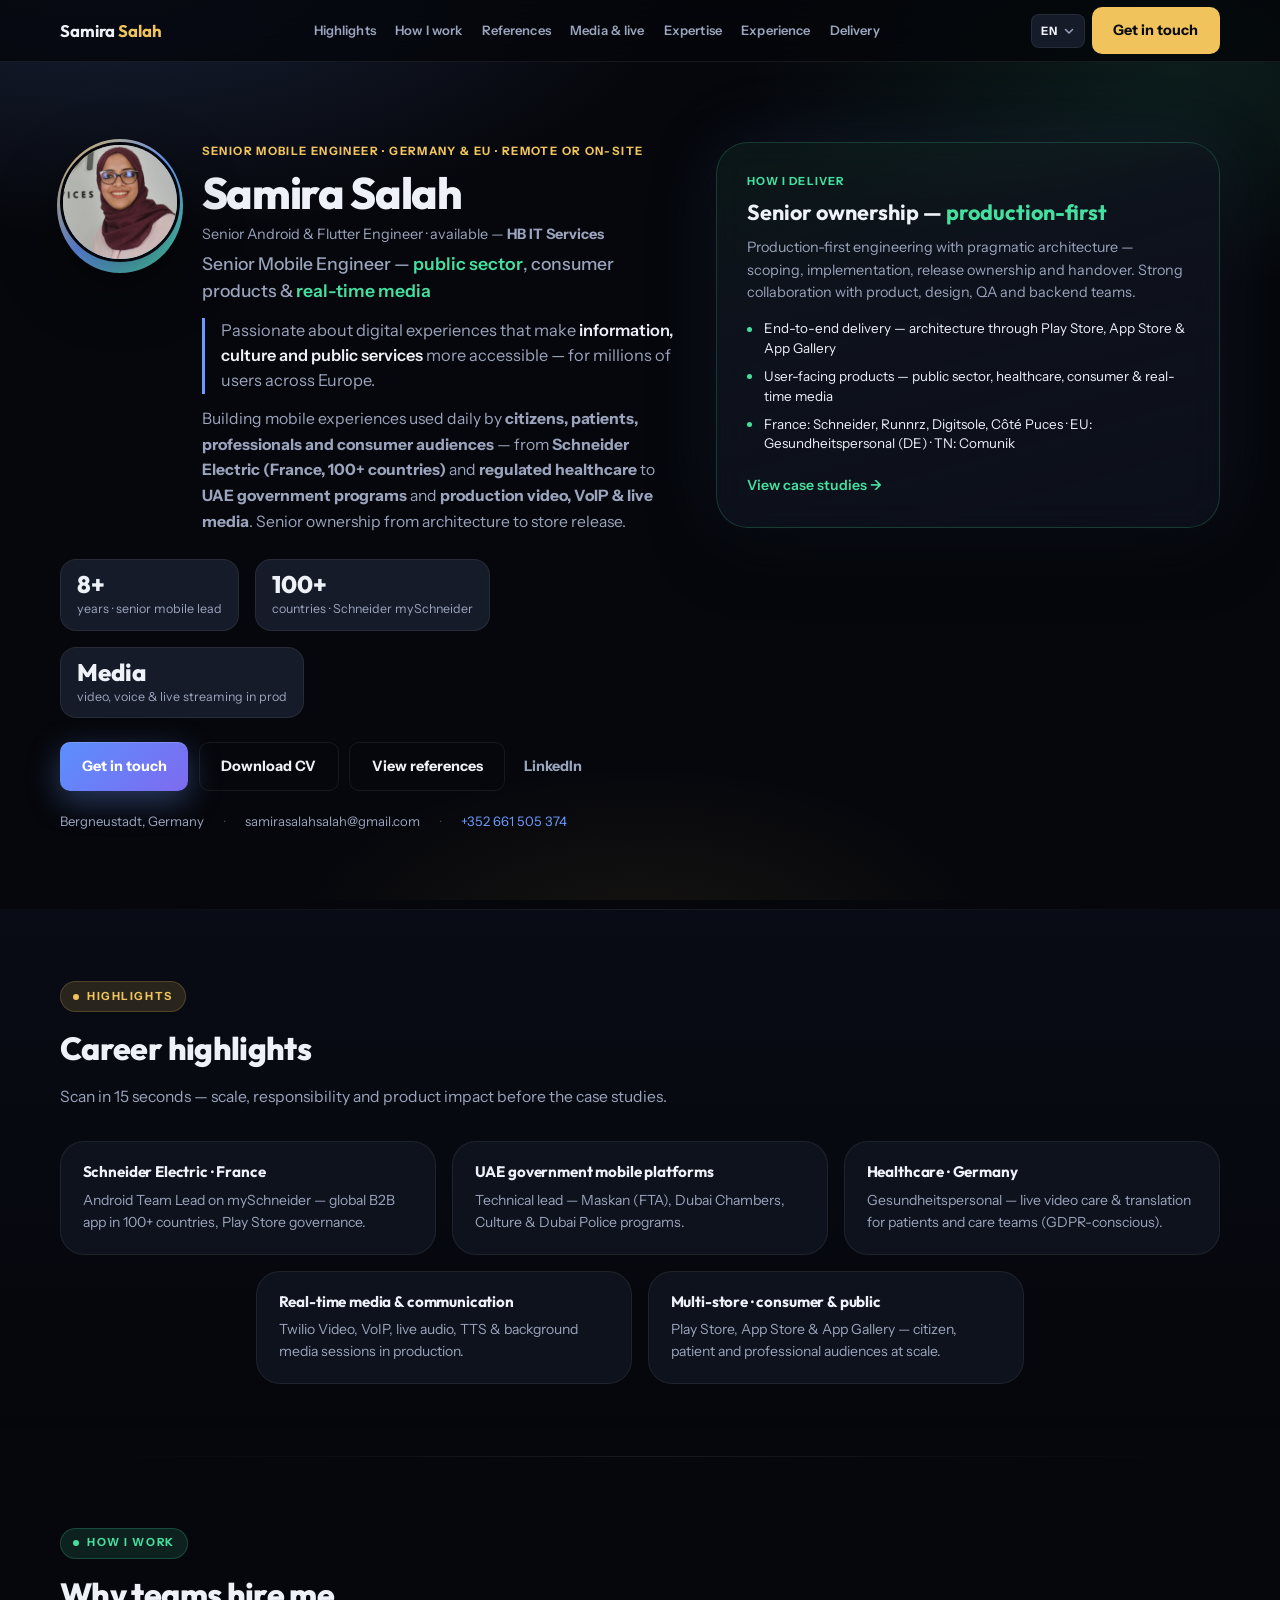
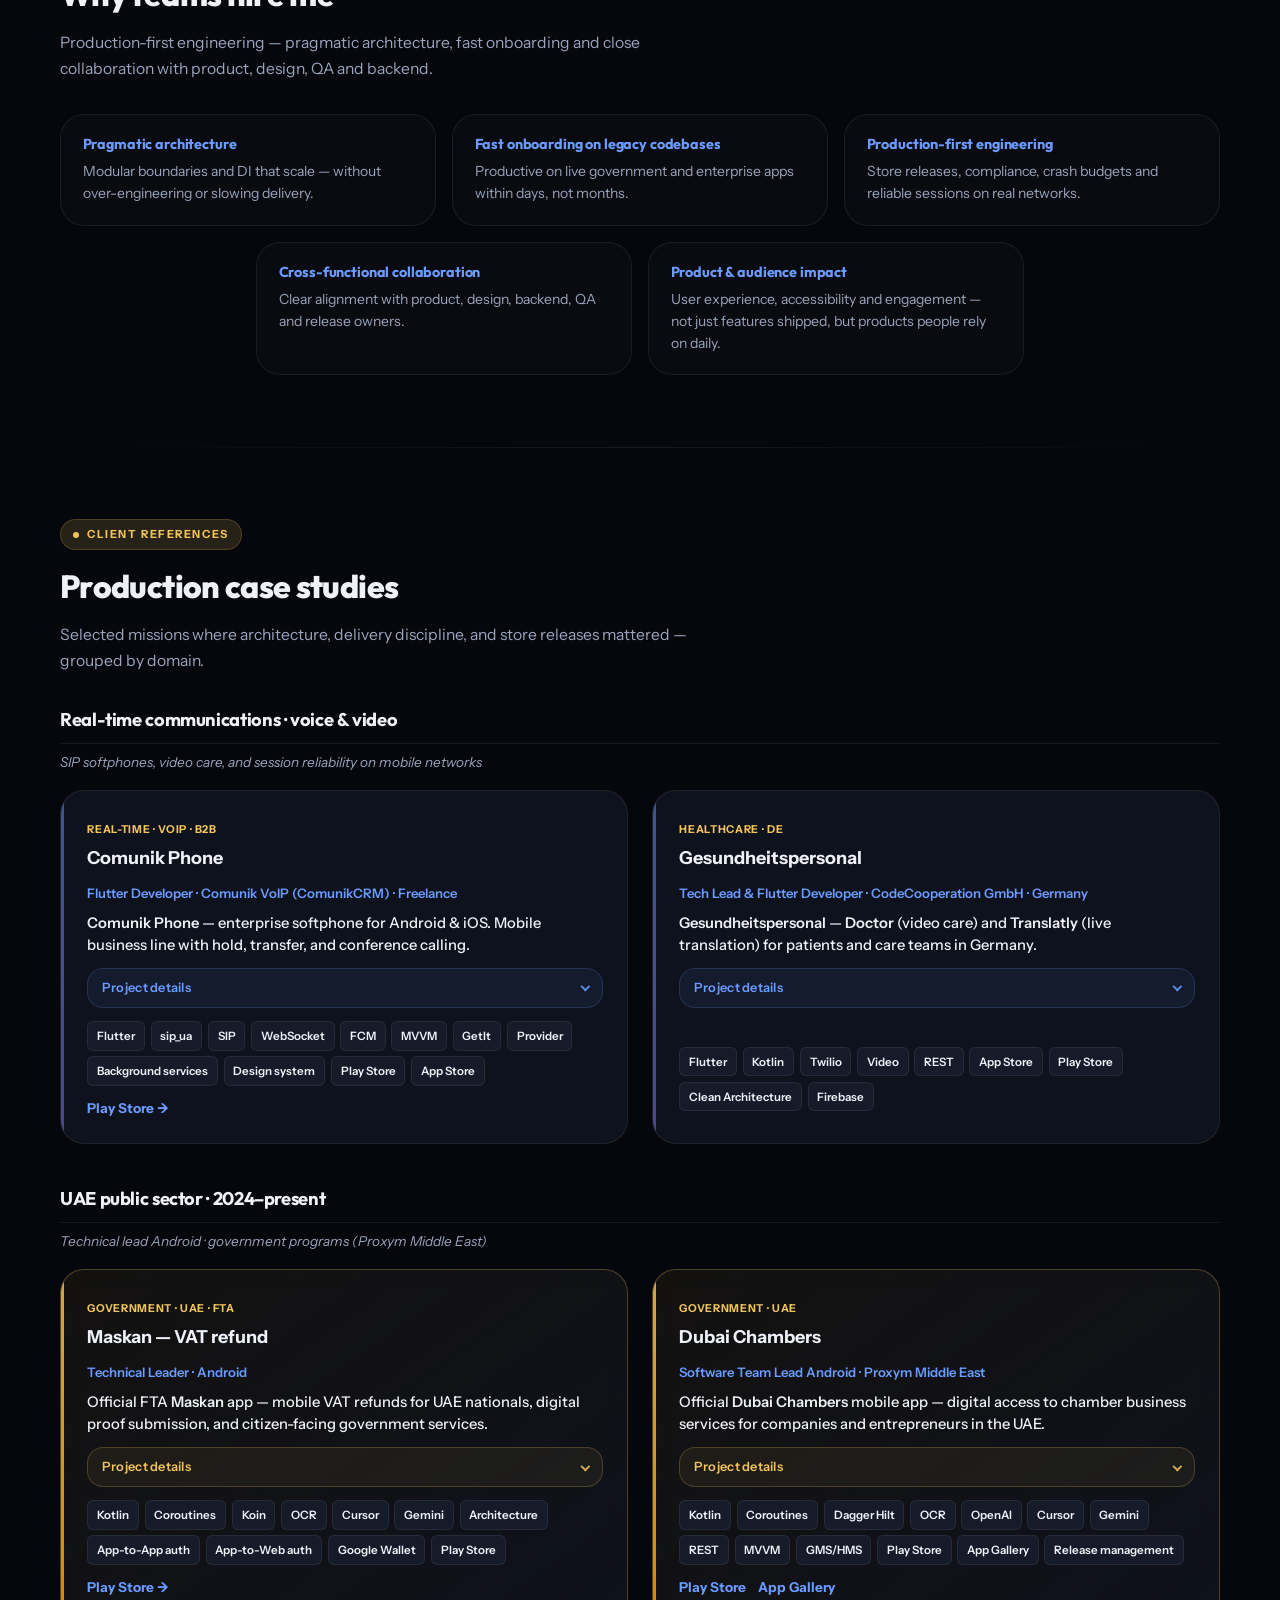
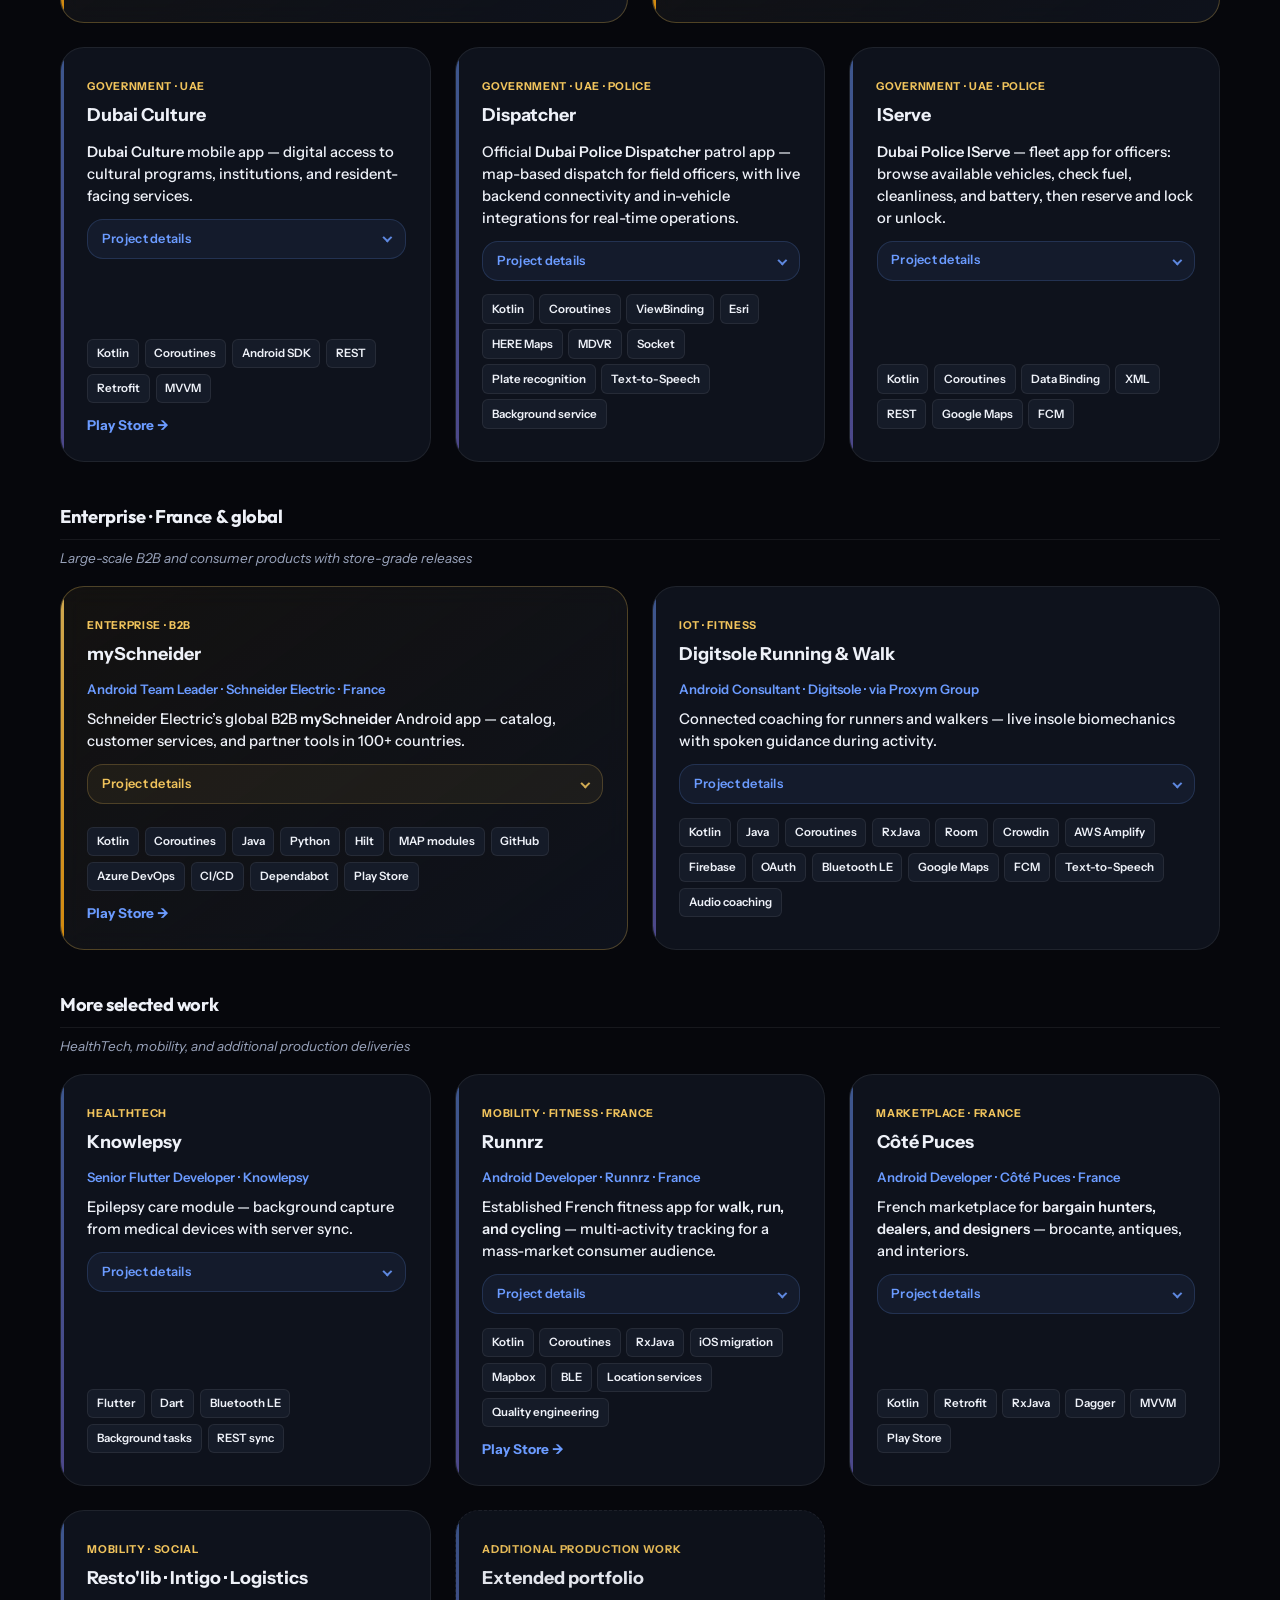
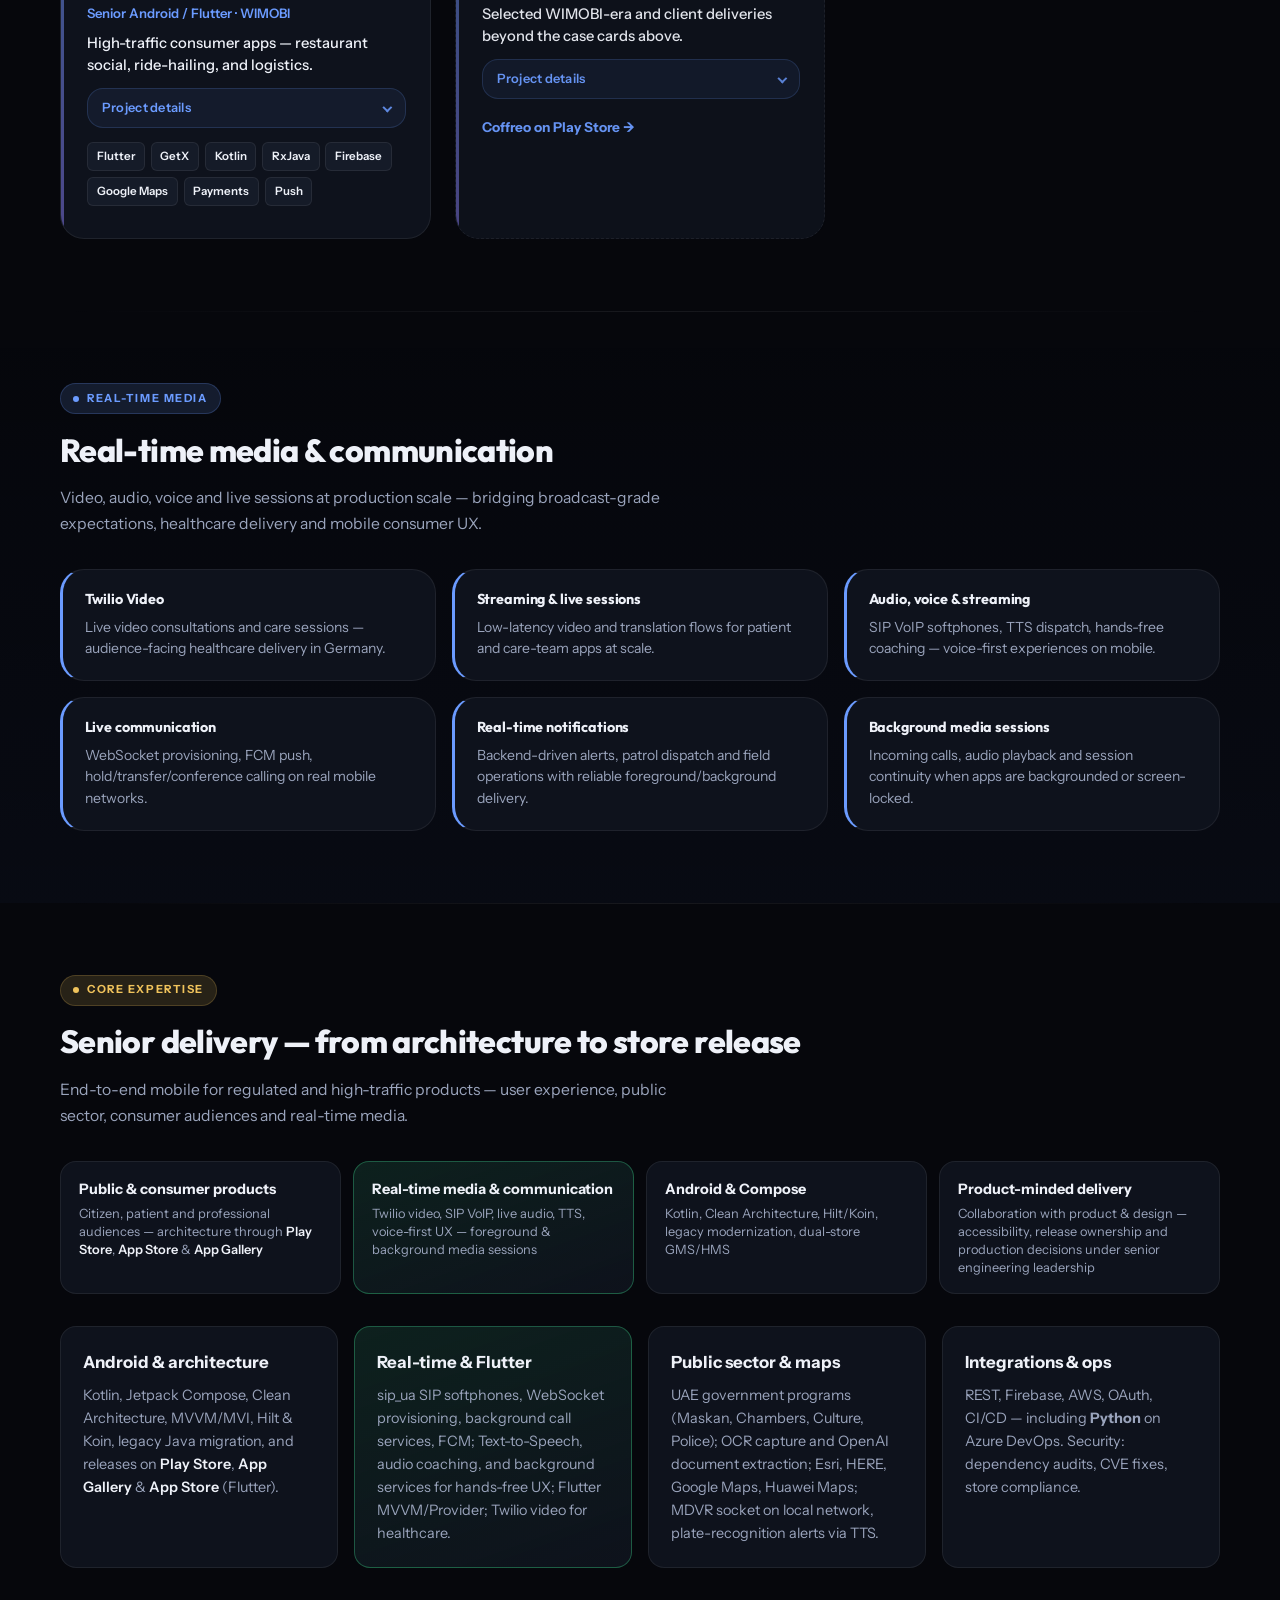
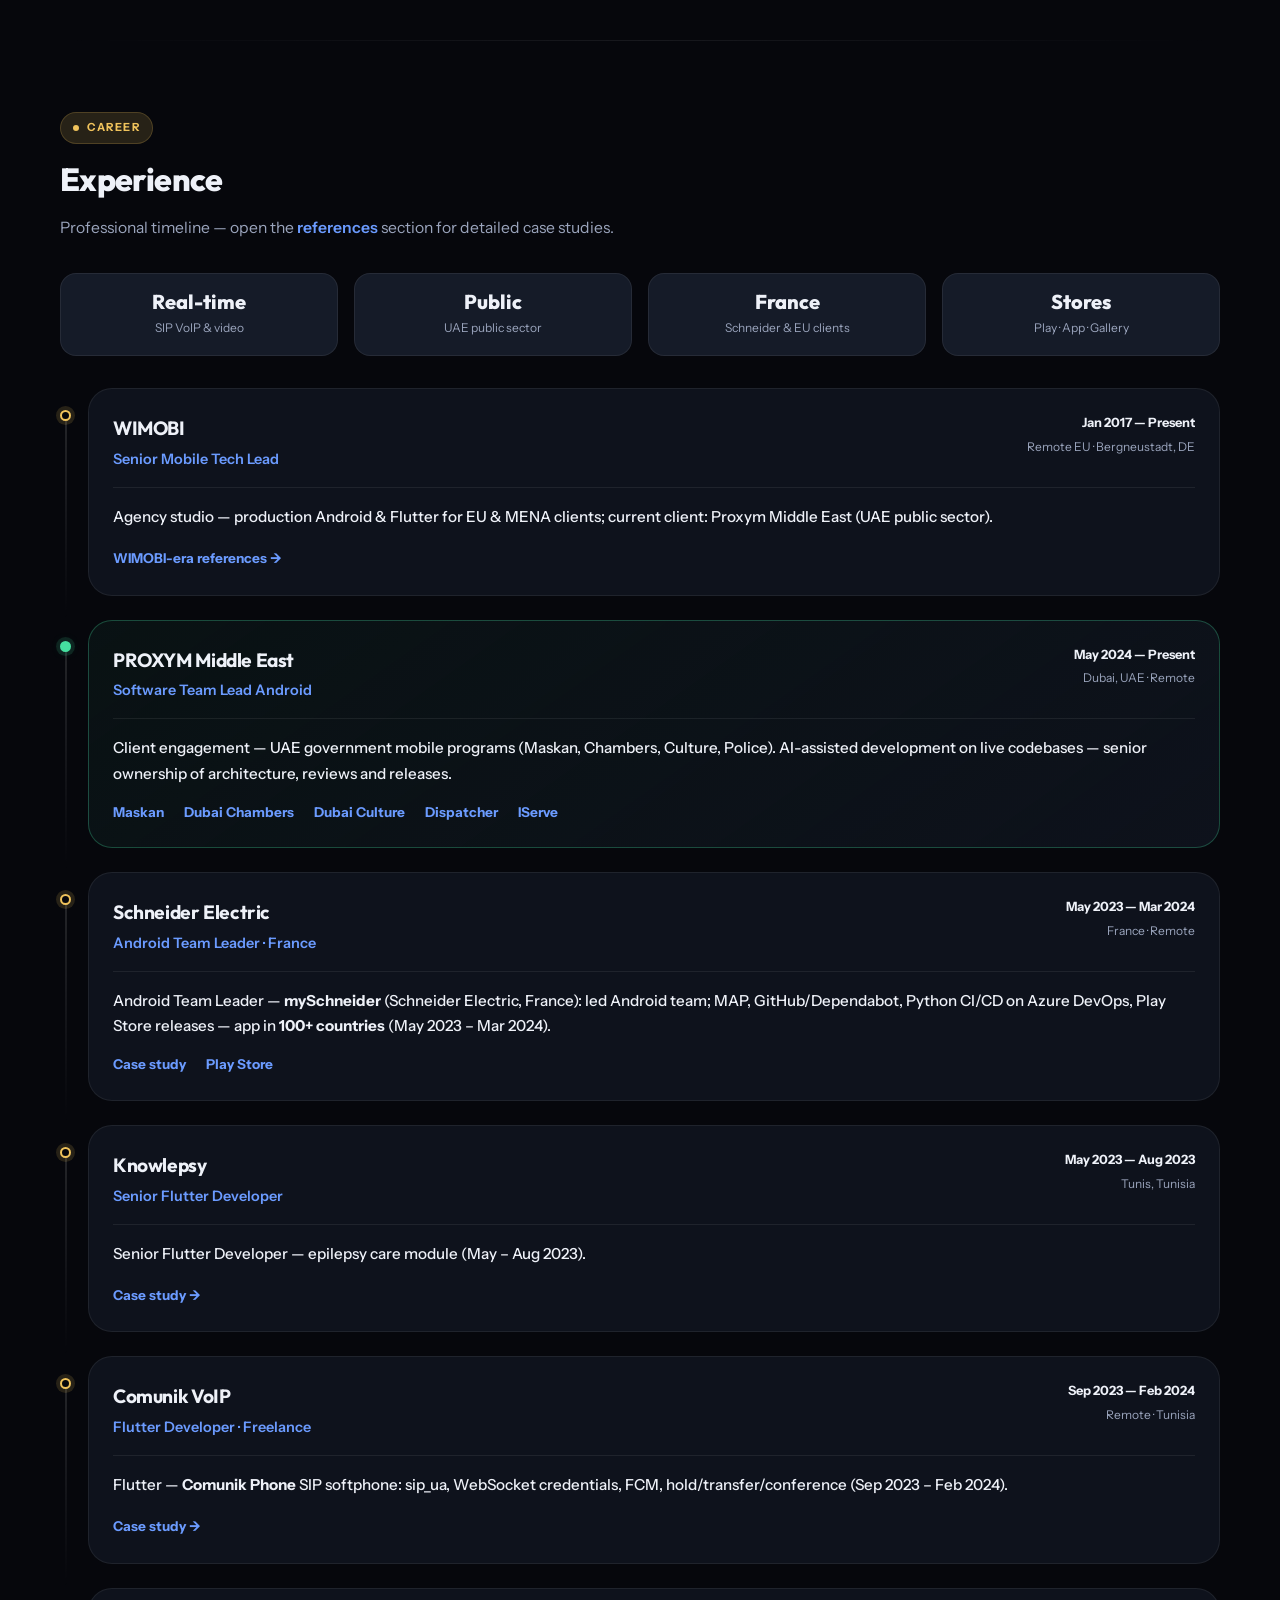
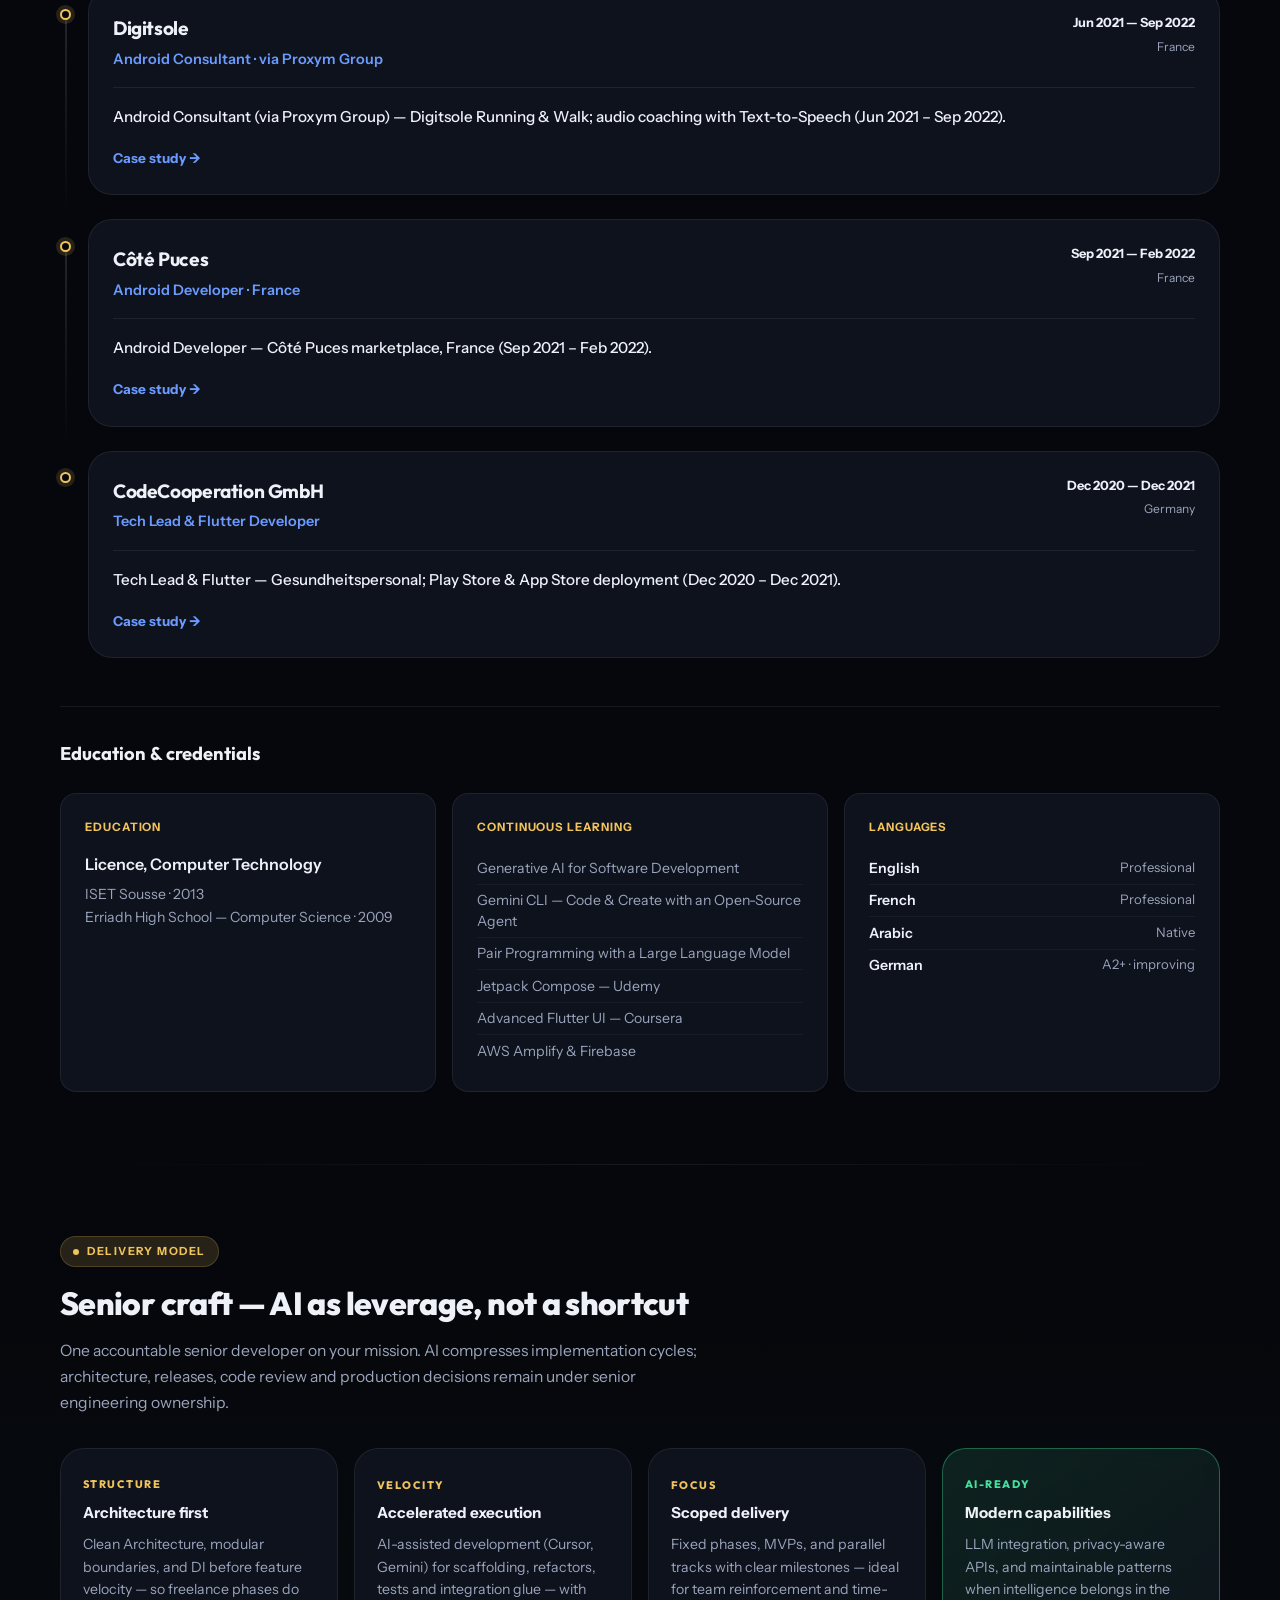
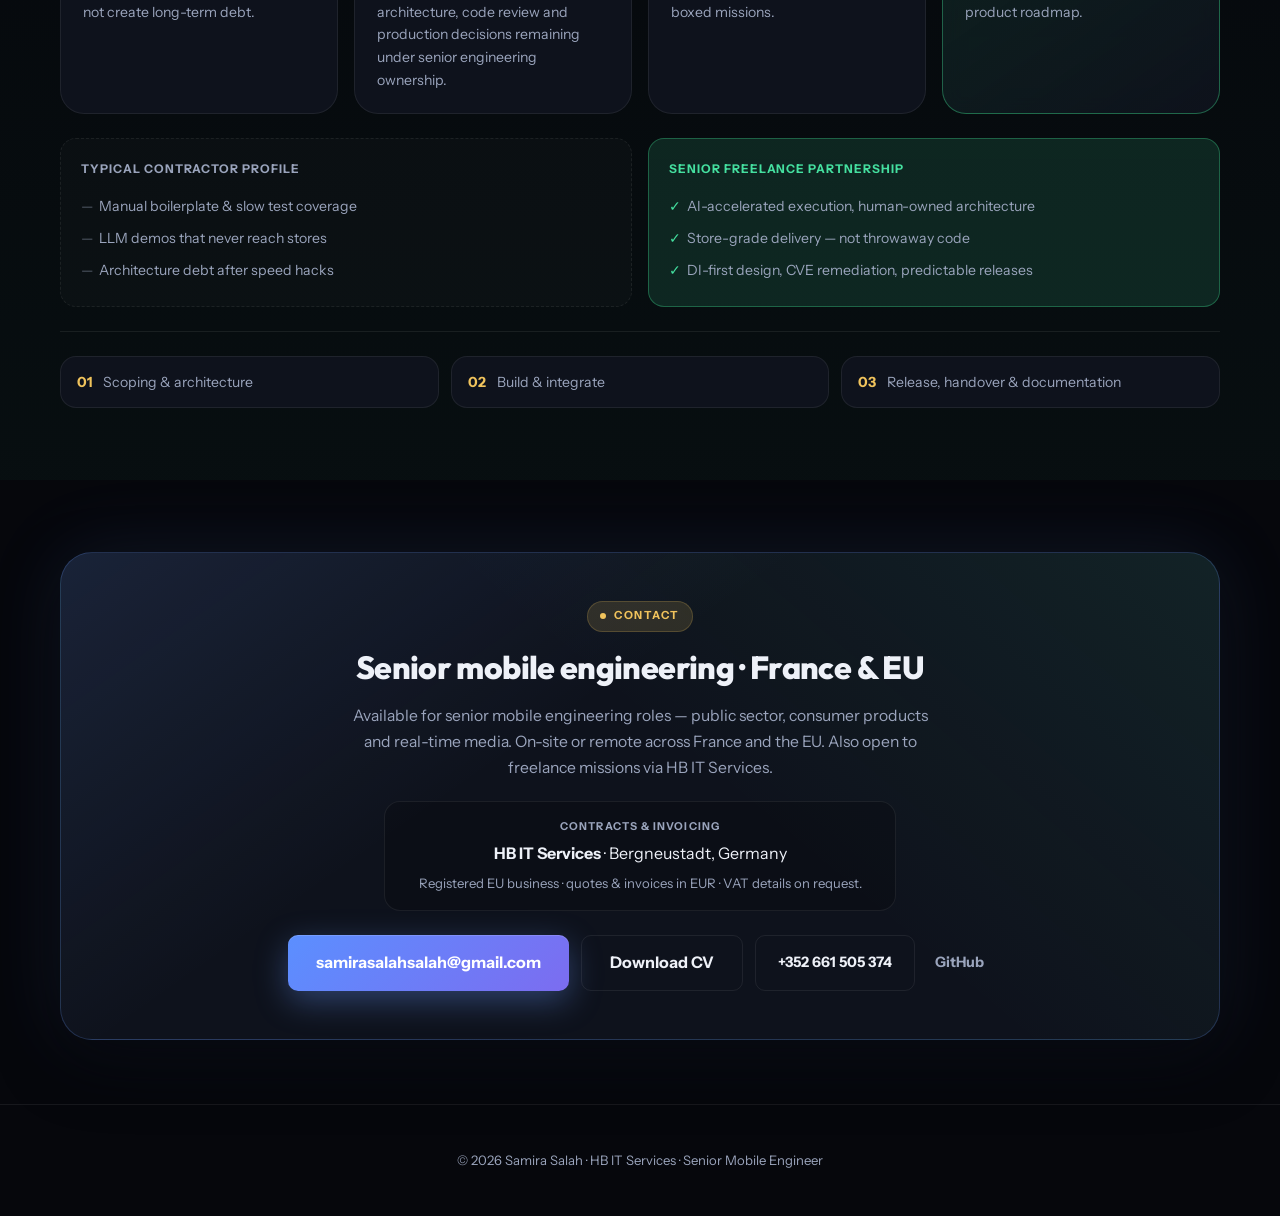
==== index.html @ 2e751d57 "Drop duplicate Contact nav link; keep Me contacter CTA only. Show the header CTA on mobile too so co" ====
<!DOCTYPE html>
<html lang="en">
<head>
  <meta charset="utf-8">
  <meta name="viewport" content="width=device-width, initial-scale=1">
  <meta name="description" content="Samira Salah — Senior Mobile Engineer. Android, Flutter, real-time media. Schneider Electric (100+ countries), UAE government, healthcare Germany. Product-minded delivery for public sector and consumer audiences.">
  <meta name="author" content="Samira Salah">
  <title>Samira Salah — Senior Mobile Engineer · Android &amp; Flutter · France &amp; EU</title>
  <link rel="preconnect" href="https://fonts.googleapis.com">
  <link rel="preconnect" href="https://fonts.gstatic.com" crossorigin>
  <link href="https://fonts.googleapis.com/css2?family=Instrument+Sans:ital,wght@0,400;0,500;0,600;0,700;1,400&family=Outfit:wght@500;600;700;800&display=swap" rel="stylesheet">
  <link rel="stylesheet" href="css/style.css?v=10">
  <link rel="canonical" href="https://samirasalah.github.io/">
  <link rel="alternate" hreflang="x-default" href="https://samirasalah.github.io/">
  <link rel="alternate" hreflang="en" href="https://samirasalah.github.io/">
  <link rel="alternate" hreflang="fr" href="https://samirasalah.github.io/?lang=fr">
  <link rel="alternate" hreflang="de" href="https://samirasalah.github.io/?lang=de">
  <link rel="icon" href="images/favicon.svg" type="image/svg+xml">
  <link rel="preload" as="image" href="images/samira-salah.jpeg" fetchpriority="high">
  <meta property="og:type" content="website">
  <meta property="og:url" content="https://samirasalah.github.io/">
  <meta property="og:title" id="meta-og-title" content="Samira Salah — Senior Mobile Engineer · Android &amp; Flutter">
  <meta property="og:description" id="meta-og-desc" content="Senior Mobile Engineer — public sector, consumer products &amp; real-time media. Schneider Electric, UAE government, healthcare Germany.">
  <meta property="og:image" content="https://samirasalah.github.io/images/samira-salah.jpeg">
  <meta name="twitter:card" content="summary_large_image">
  <meta name="twitter:title" id="meta-twitter-title" content="Samira Salah — Senior Mobile Engineer · Android &amp; Flutter">
  <meta name="twitter:description" id="meta-twitter-desc" content="Senior Mobile Engineer · public sector, consumer &amp; real-time media · Schneider · UAE government · healthcare DE">
  <script type="application/ld+json">
  {
    "@context": "https://schema.org",
    "@type": "Person",
    "name": "Samira Salah",
    "jobTitle": "Senior Mobile Engineer",
    "url": "https://samirasalah.github.io/",
    "image": "https://samirasalah.github.io/images/samira-salah.jpeg",
    "email": "samirasalahsalah@gmail.com",
    "telephone": "+352-661-505-374",
    "address": {
      "@type": "PostalAddress",
      "addressLocality": "Bergneustadt",
      "addressCountry": "DE"
    },
    "worksFor": {
      "@type": "Organization",
      "name": "HB IT Services"
    },
    "sameAs": [
      "https://www.linkedin.com/in/samira-salah-22a93883/",
      "https://github.com/samirasalah"
    ],
    "knowsAbout": [
      "Android", "Kotlin", "Jetpack Compose", "Flutter",
      "SIP VoIP", "Twilio Video", "Media applications", "Real-time streaming",
      "Public sector mobile", "Clean Architecture", "Mobile team leadership",
      "Play Store", "App Gallery", "Accessibility-oriented UX"
    ]
  }
  </script>

</head>
<body>
  <style>html:not(.i18n-ready) body{opacity:0}html.i18n-ready body{opacity:1;transition:opacity .12s ease-out}</style>
  <a class="skip-link" href="#main" data-i18n="skip">Skip to content</a>
  <div class="ambient" aria-hidden="true"></div>
  <header class="nav">
    <div class="container nav-shell">
      <a class="nav-logo" href="#top">Samira <span>Salah</span></a>

      <nav id="nav-menu" class="nav-menu" aria-label="Primary" data-i18n-aria="exp.navPrimary">
        <ul class="nav-links">
          <li><a href="#achievements" data-i18n="nav.highlights">Highlights</a></li>
          <li><a href="#why-me" data-i18n="nav.how">How I work</a></li>
          <li><a href="#work" data-i18n="nav.work">References</a></li>
          <li><a href="#media" data-i18n="nav.media">Media &amp; live</a></li>
          <li><a href="#expertise" data-i18n="nav.expertise">Expertise</a></li>
          <li><a href="#experience" data-i18n="nav.experience">Experience</a></li>
          <li><a href="#ai" data-i18n="nav.ai">Delivery</a></li>
        </ul>
      </nav>

      <div class="nav-end">
        <div class="lang-dropdown">
          <button type="button" class="lang-dropdown-trigger" id="lang-trigger" aria-haspopup="listbox" aria-expanded="false" aria-controls="lang-menu" data-i18n-aria="nav.lang">
            <span class="lang-dropdown-code" data-lang-current>EN</span>
            <svg class="lang-dropdown-chevron" width="12" height="12" viewBox="0 0 12 12" aria-hidden="true"><path fill="none" stroke="currentColor" stroke-width="1.5" stroke-linecap="round" stroke-linejoin="round" d="M2.5 4.5 6 8 9.5 4.5"/></svg>
          </button>
          <ul class="lang-dropdown-menu" id="lang-menu" role="listbox" hidden>
            <li role="presentation"><button type="button" class="lang-dropdown-option is-active" role="option" data-lang="en" aria-selected="true">English</button></li>
            <li role="presentation"><button type="button" class="lang-dropdown-option" role="option" data-lang="fr" aria-selected="false">Français</button></li>
            <li role="presentation"><button type="button" class="lang-dropdown-option" role="option" data-lang="de" aria-selected="false">Deutsch</button></li>
          </ul>
        </div>
        <a class="btn btn-nav nav-menu-cta" href="#contact" data-i18n="nav.hire">Get in touch</a>
        <button type="button" class="nav-toggle" aria-expanded="false" aria-controls="nav-menu" aria-label="Open menu" data-i18n-aria="nav.menuOpen">
          <span></span><span></span><span></span>
        </button>
      </div>
    </div>
  </header>

  <main id="main">

    <section id="top" class="hero section-block">
      <div class="container hero-grid">
        <div class="hero-main">
          <div class="hero-intro">
            <figure class="hero-photo" id="hero-photo">
              <img
                src="images/samira-salah.jpeg"
                alt="Samira Salah"
                width="148"
                height="148"
                decoding="async"
                fetchpriority="high"
                onerror="this.closest('.hero-photo').classList.add('is-placeholder'); this.remove();"
              >
              <span class="hero-photo-fallback" aria-hidden="true">SS</span>
            </figure>
            <div class="hero-copy">
              <p class="eyebrow" data-i18n="hero.eyebrow" data-i18n-html="true">Senior Mobile Engineer · <span data-geo-scope>Allemagne &amp; UE · remote ou sur site</span></p>
              <h1>Samira Salah</h1>
              <p class="hero-trade" data-i18n="hero.trade" data-i18n-html="true">Senior Android &amp; Flutter Engineer · available — <strong>HB IT Services</strong></p>
              <p class="hero-title" data-i18n="hero.title" data-i18n-html="true">Senior Mobile Engineer — <span class="accent">public sector</span>, consumer products &amp; <span class="accent">real-time media</span></p>
              <p class="hero-mission" data-i18n="hero.mission" data-i18n-html="true">Passionate about digital experiences that make <strong>information, culture and public services</strong> more accessible — for millions of users across Europe.</p>
              <p class="hero-lead" data-i18n="hero.lead" data-i18n-html="true">
                Building mobile experiences used daily by <strong>citizens, patients, professionals and consumer audiences</strong> — from <strong>Schneider Electric (France, 100+ countries)</strong> and <strong>regulated healthcare</strong> to <strong>UAE government programs</strong> and <strong>production video, VoIP &amp; live media</strong>. Senior ownership from architecture to store release.
              </p>
            </div>
          </div>
          <ul class="hero-proof" aria-label="Key metrics" data-i18n-aria="heroProofAria">
            <li><strong data-i18n="hero.proof1n">8+</strong><span data-i18n="hero.proof1">years · senior mobile lead</span></li>
            <li><strong data-i18n="hero.proof2n">100+</strong><span data-i18n="hero.proof2">countries · Schneider mySchneider</span></li>
            <li><strong data-i18n="hero.proof3n">Media</strong><span data-i18n="hero.proof3">video, voice &amp; live streaming in prod</span></li>
          </ul>
          <div class="hero-cta">
            <a class="btn btn-primary" href="mailto:samirasalahsalah@gmail.com?subject=Senior%20mobile%20engineer%20%E2%80%94%20France%20%2F%20EU" data-i18n="hero.ctaBook">Get in touch</a>
            <a class="btn btn-outline" href="assets/cv.html" target="_blank" rel="noopener noreferrer" data-i18n="hero.ctaCv" data-cv-link>Download CV</a>
            <a class="btn btn-outline" href="#work" data-i18n="hero.ctaWork">View references</a>
            <a class="btn btn-ghost" href="https://www.linkedin.com/in/samira-salah-22a93883/" target="_blank" rel="noopener noreferrer">LinkedIn</a>
          </div>
          <p class="hero-meta">
            <span data-geo-location data-geo-fallback="Bergneustadt, Germany">Bergneustadt, Germany</span>
            <span>samirasalahsalah@gmail.com</span>
            <span><a href="tel:+352661505374">+352 661 505 374</a></span>
          </p>
        </div>

        <aside class="hero-panel" aria-label="Production mobile delivery" data-i18n-aria="heroPanelAria">
          <p class="panel-label" data-i18n="hero.panelLabel">How I deliver</p>
          <h2 class="panel-title" data-i18n="hero.panelTitle" data-i18n-html="true">Senior ownership — <em>production-first</em></h2>
          <p class="panel-summary" data-i18n="hero.panelSummary">Production-first engineering with pragmatic architecture — scoping, implementation, release ownership and handover. Strong collaboration with product, design, QA and backend teams.</p>
          <ul class="panel-points">
            <li data-i18n="hero.panelB1">End-to-end delivery — architecture through Play Store, App Store &amp; App Gallery</li>
            <li data-i18n="hero.panelB2">User-facing products — public sector, healthcare, consumer &amp; real-time media</li>
            <li data-i18n="hero.panelB3">France &amp; EU track record — Schneider, Gesundheitspersonal, Comunik (freelance)</li>
          </ul>
          <a class="panel-cta" href="#work" data-i18n="hero.panelCta">View case studies →</a>
        </aside>
      </div>
    </section>

    <section id="achievements" class="section-block section-highlights">
      <div class="container">
        <header class="section-head">
          <p class="section-label" data-i18n="achievements.label">Highlights</p>
          <h2 class="section-title" data-i18n="achievements.title">Career highlights</h2>
          <p class="section-intro" data-i18n="achievements.intro">Scan in 15 seconds — scale, responsibility and product impact before the case studies.</p>
        </header>
        <div class="achievements-grid">
          <article class="highlight-card">
            <h3 class="highlight-card__title" data-i18n="achievements.a1t">Schneider Electric · France</h3>
            <p class="highlight-card__text" data-i18n="achievements.a1b">Android Team Lead on mySchneider — global B2B app in 100+ countries, Play Store governance.</p>
          </article>
          <article class="highlight-card">
            <h3 class="highlight-card__title" data-i18n="achievements.a2t">UAE government mobile platforms</h3>
            <p class="highlight-card__text" data-i18n="achievements.a2b">Technical lead — Maskan (FTA), Dubai Chambers, Culture &amp; Dubai Police programs.</p>
          </article>
          <article class="highlight-card">
            <h3 class="highlight-card__title" data-i18n="achievements.a3t">Healthcare · Germany</h3>
            <p class="highlight-card__text" data-i18n="achievements.a3b">Gesundheitspersonal — live video care &amp; translation for patients and care teams (GDPR-conscious).</p>
          </article>
          <article class="highlight-card">
            <h3 class="highlight-card__title" data-i18n="achievements.a4t">Real-time media &amp; communication</h3>
            <p class="highlight-card__text" data-i18n="achievements.a4b">Twilio Video, VoIP, live audio, TTS &amp; background media sessions in production.</p>
          </article>
          <article class="highlight-card">
            <h3 class="highlight-card__title" data-i18n="achievements.a5t">Multi-store · consumer &amp; public</h3>
            <p class="highlight-card__text" data-i18n="achievements.a5b">Play Store, App Store &amp; App Gallery — citizen, patient and professional audiences at scale.</p>
          </article>
        </div>
      </div>
    </section>

    <section id="why-me" class="section-block section-why">
      <div class="container">
        <header class="section-head">
          <p class="section-label" data-i18n="why.label">How I work</p>
          <h2 class="section-title" data-i18n="why.title">Why teams hire me</h2>
          <p class="section-intro" data-i18n="why.intro">Production-first engineering — pragmatic architecture, fast onboarding and close collaboration with product, design, QA and backend.</p>
        </header>
        <ul class="why-grid">
          <li class="highlight-card highlight-card--why">
            <h3 class="highlight-card__title" data-i18n="why.w1t">Pragmatic architecture</h3>
            <p class="highlight-card__text" data-i18n="why.w1b">Modular boundaries and DI that scale — without over-engineering or slowing delivery.</p>
          </li>
          <li class="highlight-card highlight-card--why">
            <h3 class="highlight-card__title" data-i18n="why.w2t">Fast onboarding on legacy codebases</h3>
            <p class="highlight-card__text" data-i18n="why.w2b">Productive on live government and enterprise apps within days, not months.</p>
          </li>
          <li class="highlight-card highlight-card--why">
            <h3 class="highlight-card__title" data-i18n="why.w3t">Production-first engineering</h3>
            <p class="highlight-card__text" data-i18n="why.w3b">Store releases, compliance, crash budgets and reliable sessions on real networks.</p>
          </li>
          <li class="highlight-card highlight-card--why">
            <h3 class="highlight-card__title" data-i18n="why.w4t">Cross-functional collaboration</h3>
            <p class="highlight-card__text" data-i18n="why.w4b">Clear alignment with product, design, backend, QA and release owners.</p>
          </li>
          <li class="highlight-card highlight-card--why">
            <h3 class="highlight-card__title" data-i18n="why.w5t">Product &amp; audience impact</h3>
            <p class="highlight-card__text" data-i18n="why.w5b">User experience, accessibility and engagement — not just features shipped, but products people rely on daily.</p>
          </li>
        </ul>
      </div>
    </section>

<section id="work" class="section-block">
      <div class="container">
        <header class="section-head">
          <p class="section-label" data-i18n="work.label">Client references</p>
          <h2 class="section-title" data-i18n="work.title">Production case studies</h2>
          <p class="section-intro" data-i18n="work.intro">Selected missions where architecture, delivery discipline, and store releases mattered — grouped by domain.</p>
        </header>

        <h3 class="work-group-title" data-i18n="work.g0">Real-time communications · voice &amp; video</h3>
        <p class="work-group-note" data-i18n="work.g0note">SIP softphones, video care, and session reliability on mobile networks</p>
        <div class="work-grid work-grid--featured">
<article class="work-card" id="comunik-voip">
            <div class="work-head">
              <span class="work-domain" data-i18n-project="comunik" data-i18n-field="domain">Real-time · VoIP · B2B</span>
              <h3>Comunik Phone</h3>
            </div>
            <p class="work-role" data-i18n-project="comunik" data-i18n-field="role">Flutter Developer · Comunik VoIP (ComunikCRM) · Freelance</p>
            <p class="work-value" data-i18n-project="comunik" data-i18n-field="value" data-i18n-html="true"><strong>Comunik Phone</strong> — enterprise softphone for Android &amp; iOS. Mobile business line with hold, transfer, and conference calling.</p>
            <details class="work-expand">
              <summary class="work-expand-trigger"><span class="work-expand-open" data-i18n="work.expand">Project details</span><span class="work-expand-close" data-i18n="work.expandClose">Hide details</span></summary>
              <div class="work-expand-body">
            <ul class="work-details">
              <li><strong class="work-detail-label" data-i18n="label.challenge">Challenge</strong><span class="work-detail-body" data-i18n-project="comunik" data-i18n-field="c" data-i18n-html="true">Reliable voice on real networks — incoming calls when backgrounded and a consistent experience in foreground and background.</span></li>
              <li><strong class="work-detail-label" data-i18n="label.delivered">Delivered</strong><span class="work-detail-body" data-i18n-project="comunik" data-i18n-field="d" data-i18n-html="true">Softphone architecture, credential provisioning, incoming-call handling, and design-system refactor through to production release.</span></li>
              <li><strong class="work-detail-label" data-i18n="label.impact">Impact</strong><span class="work-detail-body" data-i18n-project="comunik" data-i18n-field="i" data-i18n-html="true">Production B2B softphone on <span class="store-name">Play Store</span> &amp; <span class="store-name">App Store</span> — mobile voice layer for Comunik’s cloud telephony platform.</span></li>
            </ul>
              </div>
            </details>
            <div class="work-skills">
              <span>Flutter</span><span>sip_ua</span><span>SIP</span><span>WebSocket</span><span>FCM</span><span>MVVM</span><span>GetIt</span><span>Provider</span><span>Background services</span><span>Design system</span><span>Play Store</span><span>App Store</span>
            </div>
            <a class="work-link" href="https://play.google.com/store/apps/details?id=db.voip.voip_app" target="_blank" rel="noopener noreferrer" data-i18n="work.playLink">Play Store →</a>
          </article>

<article class="work-card" id="gesundheitspersonal">
            <div class="work-head">
              <span class="work-domain" data-i18n-project="gesundheit" data-i18n-field="domain">Healthcare · DE</span>
              <h3>Gesundheitspersonal</h3>
            </div>
            <p class="work-role" data-i18n-project="gesundheit" data-i18n-field="role">Tech Lead &amp; Flutter Developer · CodeCooperation GmbH · Germany</p>
            <p class="work-value" data-i18n-project="gesundheit" data-i18n-field="value" data-i18n-html="true"><strong>Gesundheitspersonal</strong> — <strong>Doctor</strong> (video care) and <strong>Translatly</strong> (live translation) for patients and care teams in Germany.</p>
            <details class="work-expand">
              <summary class="work-expand-trigger"><span class="work-expand-open" data-i18n="work.expand">Project details</span><span class="work-expand-close" data-i18n="work.expandClose">Hide details</span></summary>
              <div class="work-expand-body">
            <ul class="work-details">
              <li><strong class="work-detail-label" data-i18n="label.challenge">Challenge</strong><span class="work-detail-body" data-i18n-project="gesundheit" data-i18n-field="c" data-i18n-html="true">Low-latency video and translation in Germany’s regulated healthcare market — two apps, two stores, GDPR-conscious delivery.</span></li>
              <li><strong class="work-detail-label" data-i18n="label.delivered">Delivered</strong><span class="work-detail-body" data-i18n-project="gesundheit" data-i18n-field="d" data-i18n-html="true">Led Flutter delivery for both apps — architecture, features, and end-to-end Play Store and App Store submissions.</span></li>
              <li><strong class="work-detail-label" data-i18n="label.impact">Impact</strong><span class="work-detail-body" data-i18n-project="gesundheit" data-i18n-field="i" data-i18n-html="true">Two live healthcare apps — reliable video care and live translation for patients and care teams in Germany.</span></li>
            </ul>
              </div>
            </details>
            <div class="work-skills">
              <span>Flutter</span><span>Kotlin</span><span>Twilio</span><span>Video</span><span>REST</span><span>App Store</span><span>Play Store</span><span>Clean Architecture</span><span>Firebase</span>
            </div>
          </article>
        </div>

        <h3 class="work-group-title" data-i18n="work.g2">UAE public sector · 2024–present</h3>
        <p class="work-group-note" data-i18n="work.g2note">Technical lead Android · government programs (Proxym Middle East)</p>
        <div class="work-grid work-grid--featured">
<article class="work-card work-card-featured" id="maskan">
            <div class="work-head">
              <span class="work-domain" data-i18n-project="maskan" data-i18n-field="domain">Government · UAE · FTA</span>
              <h3>Maskan — VAT refund</h3>
            </div>
            <p class="work-role" data-i18n-project="maskan" data-i18n-field="role">Technical Leader · Android</p>
            <p class="work-value" data-i18n-project="maskan" data-i18n-field="value" data-i18n-html="true">Official FTA <strong>Maskan</strong> app — mobile VAT refunds for UAE nationals, digital proof submission, and citizen-facing government services.</p>
            <details class="work-expand">
              <summary class="work-expand-trigger"><span class="work-expand-open" data-i18n="work.expand">Project details</span><span class="work-expand-close" data-i18n="work.expandClose">Hide details</span></summary>
              <div class="work-expand-body">
            <ul class="work-details">
              <li><strong class="work-detail-label" data-i18n="label.challenge">Challenge</strong><span class="work-detail-body" data-i18n-project="maskan" data-i18n-field="c" data-i18n-html="true">Greenfield FTA product — policy rules, secure citizen data, UAE identity handoffs, and fast capture of refund proofs without manual retyping.</span></li>
              <li><strong class="work-detail-label" data-i18n="label.delivered">Delivered</strong><span class="work-detail-body" data-i18n-project="maskan" data-i18n-field="d" data-i18n-html="true">Modular baseline architecture, core refund journeys, App-to-App and App-to-Web authentication, Google Wallet integration, and <strong>OCR</strong> document capture — Play Store release ownership. Used <strong>Cursor</strong> and <strong>Gemini</strong> to accelerate implementation, refactors, and integration work while keeping architecture under senior control.</span></li>
              <li><strong class="work-detail-label" data-i18n="label.impact">Impact</strong><span class="work-detail-body" data-i18n-project="maskan" data-i18n-field="i" data-i18n-html="true">Citizens submit refund proofs faster; national service released on <span class="store-name">Play Store</span> &amp; <span class="store-name">App Gallery</span>.</span></li>
            </ul>
              </div>
            </details>
            <div class="work-skills">
              <span>Kotlin</span><span>Coroutines</span><span>Koin</span><span>OCR</span><span>Cursor</span><span>Gemini</span><span>Architecture</span><span>App-to-App auth</span><span>App-to-Web auth</span><span>Google Wallet</span><span>Play Store</span>
            </div>
            <a class="work-link" href="https://play.google.com/store/apps/details?id=maskanrefund.tax.gov.ae" target="_blank" rel="noopener noreferrer" data-i18n="work.playLink">Play Store →</a>
          </article>

<article class="work-card work-card-featured" id="dubai-chamber">
            <div class="work-head">
              <span class="work-domain" data-i18n-project="chamber" data-i18n-field="domain">Government · UAE</span>
              <h3>Dubai Chambers</h3>
            </div>
            <p class="work-role" data-i18n-project="chamber" data-i18n-field="role">Software Team Lead Android · Proxym Middle East</p>
            <p class="work-value" data-i18n-project="chamber" data-i18n-field="value" data-i18n-html="true">Official <strong>Dubai Chambers</strong> mobile app — digital access to chamber business services for companies and entrepreneurs in the UAE.</p>
            <details class="work-expand">
              <summary class="work-expand-trigger"><span class="work-expand-open" data-i18n="work.expand">Project details</span><span class="work-expand-close" data-i18n="work.expandClose">Hide details</span></summary>
              <div class="work-expand-body">
            <ul class="work-details">
              <li><strong class="work-detail-label" data-i18n="label.challenge">Challenge</strong><span class="work-detail-body" data-i18n-project="chamber" data-i18n-field="c" data-i18n-html="true">Extend a live government app with AI document processing and a second store channel — without duplicating the product or breaking production releases.</span></li>
              <li><strong class="work-detail-label" data-i18n="label.delivered">Delivered</strong><span class="work-detail-body" data-i18n-project="chamber" data-i18n-field="d" data-i18n-html="true"><strong>Team lead</strong> on Android delivery; continued feature integration on the production codebase; <strong>OCR and OpenAI extraction logic</strong> for trade documents; <strong>release process ownership</strong> across Google Play and App Gallery; GMS→HMS migration on the shared codebase. <strong>Cursor</strong> and <strong>Gemini</strong> used to accelerate delivery — reviewed and production-hardened.</span></li>
              <li><strong class="work-detail-label" data-i18n="label.impact">Impact</strong><span class="work-detail-body" data-i18n-project="chamber" data-i18n-field="i" data-i18n-html="true">Faster, more accurate document handling and predictable release cycles on a live government codebase — Google Play and App Gallery.</span></li>
            </ul>
              </div>
            </details>
            <div class="work-skills">
              <span>Kotlin</span><span>Coroutines</span><span>Dagger Hilt</span><span>OCR</span><span>OpenAI</span><span>Cursor</span><span>Gemini</span><span>REST</span><span>MVVM</span><span>GMS/HMS</span><span>Play Store</span><span>App Gallery</span><span>Release management</span>
            </div>
            <div class="work-links">
              <a href="https://play.google.com/store/apps/details?id=com.app.dubaichamber" target="_blank" rel="noopener noreferrer" data-i18n="work.playStore">Play Store</a>
              <a href="https://appgallery.huawei.com/#/app/C116963383" target="_blank" rel="noopener noreferrer" data-i18n="work.appGallery">App Gallery</a>
            </div>
          </article>
        </div>

        <div class="work-grid">
<article class="work-card" id="dubai-culture">
            <div class="work-head">
              <span class="work-domain" data-i18n-project="culture" data-i18n-field="domain">Government · UAE</span>
              <h3>Dubai Culture</h3>
            </div>
            <p class="work-value" data-i18n-project="culture" data-i18n-field="value" data-i18n-html="true"><strong>Dubai Culture</strong> mobile app — digital access to cultural programs, institutions, and resident-facing services.</p>
            <details class="work-expand">
              <summary class="work-expand-trigger"><span class="work-expand-open" data-i18n="work.expand">Project details</span><span class="work-expand-close" data-i18n="work.expandClose">Hide details</span></summary>
              <div class="work-expand-body">
            <ul class="work-details">
              <li><strong class="work-detail-label" data-i18n="label.challenge">Challenge</strong><span class="work-detail-body" data-i18n-project="culture" data-i18n-field="c" data-i18n-html="true">Ship on a production codebase with strict quality expectations and coordinated backend releases.</span></li>
              <li><strong class="work-detail-label" data-i18n="label.delivered">Delivered</strong><span class="work-detail-body" data-i18n-project="culture" data-i18n-field="d" data-i18n-html="true">Android features, API integration, and delivery alignment with product, backend, and QA.</span></li>
              <li><strong class="work-detail-label" data-i18n="label.impact">Impact</strong><span class="work-detail-body" data-i18n-project="culture" data-i18n-field="i" data-i18n-html="true">More cultural services reachable on mobile for Dubai residents and partners.</span></li>
            </ul>
              </div>
            </details>
            <div class="work-skills">
              <span>Kotlin</span><span>Coroutines</span><span>Android SDK</span><span>REST</span><span>Retrofit</span><span>MVVM</span>
            </div>
            <a class="work-link" href="https://play.google.com/store/apps/details?id=com.dubaiculture" target="_blank" rel="noopener noreferrer" data-i18n="work.playLink">Play Store →</a>
          </article>

<article class="work-card" id="dubai-dispatcher">
            <div class="work-head">
              <span class="work-domain" data-i18n-project="dispatcher" data-i18n-field="domain">Government · UAE · Police</span>
              <h3>Dispatcher</h3>
            </div>
            <p class="work-value" data-i18n-project="dispatcher" data-i18n-field="value" data-i18n-html="true">Official <strong>Dubai Police Dispatcher</strong> patrol app — map-based dispatch for field officers, with live backend connectivity and in-vehicle integrations for real-time operations.</p>
            <details class="work-expand">
              <summary class="work-expand-trigger"><span class="work-expand-open" data-i18n="work.expand">Project details</span><span class="work-expand-close" data-i18n="work.expandClose">Hide details</span></summary>
              <div class="work-expand-body">
            <ul class="work-details">
              <li><strong class="work-detail-label" data-i18n="label.challenge">Challenge</strong><span class="work-detail-body" data-i18n-project="dispatcher" data-i18n-field="c" data-i18n-html="true">Keep patrol officers informed in real time — vehicle integrations, map navigation, and hands-free alerts on a production police codebase without disrupting field use.</span></li>
              <li><strong class="work-detail-label" data-i18n="label.delivered">Delivered</strong><span class="work-detail-body" data-i18n-project="dispatcher" data-i18n-field="d" data-i18n-html="true">Migration from Kotlin Android Extensions to <strong>ViewBinding</strong>; <strong>backend alarm listener service</strong> for persistent backend notifications; <strong>Esri → HERE Maps</strong> migration; integration of the <strong>plate detection</strong> module; MDVR local-network communication; spoken alerts and dispatch audio readout.</span></li>
              <li><strong class="work-detail-label" data-i18n="label.impact">Impact</strong><span class="work-detail-body" data-i18n-project="dispatcher" data-i18n-field="i" data-i18n-html="true">Officers hear critical plate hits and dispatch updates instantly — eyes on the road, not the screen.</span></li>
            </ul>
              </div>
            </details>
            <div class="work-skills">
              <span>Kotlin</span><span>Coroutines</span><span>ViewBinding</span><span>Esri</span><span>HERE Maps</span><span>MDVR</span><span>Socket</span><span>Plate recognition</span><span>Text-to-Speech</span><span>Background service</span>
            </div>
          </article>

<article class="work-card" id="dubai-iserve">
            <div class="work-head">
              <span class="work-domain" data-i18n-project="iserve" data-i18n-field="domain">Government · UAE · Police</span>
              <h3>IServe</h3>
            </div>
            <p class="work-value" data-i18n-project="iserve" data-i18n-field="value" data-i18n-html="true"><strong>Dubai Police IServe</strong> — fleet app for officers: browse available vehicles, check fuel, cleanliness, and battery, then reserve and lock or unlock.</p>
            <details class="work-expand">
              <summary class="work-expand-trigger"><span class="work-expand-open" data-i18n="work.expand">Project details</span><span class="work-expand-close" data-i18n="work.expandClose">Hide details</span></summary>
              <div class="work-expand-body">
            <ul class="work-details">
              <li><strong class="work-detail-label" data-i18n="label.challenge">Challenge</strong><span class="work-detail-body" data-i18n-project="iserve" data-i18n-field="c" data-i18n-html="true">Modernize a fleet app used every day — remove deprecated APIs and keep reservation and vehicle-access flows reliable.</span></li>
              <li><strong class="work-detail-label" data-i18n="label.delivered">Delivered</strong><span class="work-detail-body" data-i18n-project="iserve" data-i18n-field="d" data-i18n-html="true">Migrated off Kotlin Android Extensions to Data Binding; bug fixes and new reservation and vehicle-access features.</span></li>
              <li><strong class="work-detail-label" data-i18n="label.impact">Impact</strong><span class="work-detail-body" data-i18n-project="iserve" data-i18n-field="i" data-i18n-html="true">Agents book and access patrol vehicles from mobile with up-to-date status before shift.</span></li>
            </ul>
              </div>
            </details>
            <div class="work-skills">
              <span>Kotlin</span><span>Coroutines</span><span>Data Binding</span><span>XML</span><span>REST</span><span>Google Maps</span><span>FCM</span>
            </div>
          </article>
        </div>

        <h3 class="work-group-title" data-i18n="work.g1">Enterprise · France &amp; global</h3>
        <p class="work-group-note" data-i18n="work.g1note">Large-scale B2B and consumer products with store-grade releases</p>
        <div class="work-grid work-grid--featured">
<article class="work-card work-card-featured" id="myschneider">
            <div class="work-head">
              <span class="work-domain" data-i18n-project="myschneider" data-i18n-field="domain">Enterprise · B2B</span>
              <h3>mySchneider</h3>
            </div>
            <p class="work-role" data-i18n-project="myschneider" data-i18n-field="role">Android Team Leader · Schneider Electric · France</p>
            <p class="work-value" data-i18n-project="myschneider" data-i18n-field="value" data-i18n-html="true">Schneider Electric’s global B2B <strong>mySchneider</strong> Android app — catalog, customer services, and partner tools in 100+ countries.</p>
            <details class="work-expand">
              <summary class="work-expand-trigger"><span class="work-expand-open" data-i18n="work.expand">Project details</span><span class="work-expand-close" data-i18n="work.expandClose">Hide details</span></summary>
              <div class="work-expand-body">
            <ul class="work-details work-details--compact">
              <li><strong class="work-detail-label" data-i18n="label.challenge">Challenge</strong><span class="work-detail-body" data-i18n-project="myschneider" data-i18n-field="c" data-i18n-html="true">Evolve a global app with MAP updates and client integrations across many stakeholders — without slowing production releases.</span></li>
              <li><strong class="work-detail-label" data-i18n="label.delivered">Delivered</strong><span class="work-detail-body" data-i18n-project="myschneider" data-i18n-field="d" data-i18n-html="true">Led the Android team; governed architect modules, code review, dependency hygiene, and prod-to-Play Store releases.</span></li>
              <li><strong class="work-detail-label" data-i18n="label.impact">Impact</strong><span class="work-detail-body" data-i18n-project="myschneider" data-i18n-field="i" data-i18n-html="true">Predictable Play Store delivery for a global Schneider app used in <strong>100+ countries</strong>.</span></li>
            </ul>
              </div>
            </details>
            <div class="work-skills" aria-label="Skills on this project">
              <span>Kotlin</span><span>Coroutines</span><span>Java</span><span>Python</span><span>Hilt</span><span>MAP modules</span><span>GitHub</span><span>Azure DevOps</span><span>CI/CD</span><span>Dependabot</span><span>Play Store</span>
            </div>
            <a class="work-link" href="https://play.google.com/store/apps/details?id=com.schneider.qrcode.tocase" target="_blank" rel="noopener noreferrer" data-i18n="work.playLink">Play Store →</a>
          </article>

<article class="work-card" id="digitsole">
            <div class="work-head">
              <span class="work-domain" data-i18n-project="digitsole" data-i18n-field="domain">IoT · Fitness</span>
              <h3>Digitsole Running &amp; Walk</h3>
            </div>
            <p class="work-role" data-i18n-project="digitsole" data-i18n-field="role">Android Consultant · Digitsole · via Proxym Group</p>
            <p class="work-value" data-i18n-project="digitsole" data-i18n-field="value" data-i18n-html="true">Connected coaching for runners and walkers — live insole biomechanics with spoken guidance during activity.</p>
            <details class="work-expand">
              <summary class="work-expand-trigger"><span class="work-expand-open" data-i18n="work.expand">Project details</span><span class="work-expand-close" data-i18n="work.expandClose">Hide details</span></summary>
              <div class="work-expand-body">
            <ul class="work-details">
              <li><strong class="work-detail-label" data-i18n="label.challenge">Challenge</strong><span class="work-detail-body" data-i18n-project="digitsole" data-i18n-field="c" data-i18n-html="true">Keep Bluetooth sensor streams reliable through a cloud migration while adding real-time spoken coaching.</span></li>
              <li><strong class="work-detail-label" data-i18n="label.delivered">Delivered</strong><span class="work-detail-body" data-i18n-project="digitsole" data-i18n-field="d" data-i18n-html="true">Lead Android on two companion apps; <strong>Zhor-Tech ZT Core Kit</strong> SDK for insole BLE connection and reliable sensor streams; AWS Amplify cloud migration; <strong>Crowdin</strong> string workflow; real-time voice coaching.</span></li>
              <li><strong class="work-detail-label" data-i18n="label.impact">Impact</strong><span class="work-detail-body" data-i18n-project="digitsole" data-i18n-field="i" data-i18n-html="true">Form feedback while moving — no need to stop and read the screen; user base maintained through cloud migration.</span></li>
            </ul>
              </div>
            </details>
            <div class="work-skills">
              <span>Kotlin</span><span>Java</span><span>Coroutines</span><span>RxJava</span><span>Room</span><span>Crowdin</span><span>AWS Amplify</span><span>Firebase</span><span>OAuth</span><span>Bluetooth LE</span><span>Google Maps</span><span>FCM</span><span>Text-to-Speech</span><span>Audio coaching</span>
            </div>
          </article>
        </div>

        <h3 class="work-group-title" data-i18n="work.g3">More selected work</h3>
        <p class="work-group-note" data-i18n="work.g3note">HealthTech, mobility, and additional production deliveries</p>
        <div class="work-grid">
<article class="work-card" id="knowlepsy">
            <div class="work-head">
              <span class="work-domain" data-i18n-project="knowlepsy" data-i18n-field="domain">HealthTech</span>
              <h3>Knowlepsy</h3>
            </div>
            <p class="work-role" data-i18n-project="knowlepsy" data-i18n-field="role">Senior Flutter Developer · Knowlepsy</p>
            <p class="work-value" data-i18n-project="knowlepsy" data-i18n-field="value" data-i18n-html="true">Epilepsy care module — background capture from medical devices with server sync.</p>
            <details class="work-expand">
              <summary class="work-expand-trigger"><span class="work-expand-open" data-i18n="work.expand">Project details</span><span class="work-expand-close" data-i18n="work.expandClose">Hide details</span></summary>
              <div class="work-expand-body">
            <ul class="work-details">
              <li><strong class="work-detail-label" data-i18n="label.challenge">Challenge</strong><span class="work-detail-body" data-i18n-project="knowlepsy" data-i18n-field="c" data-i18n-html="true">Capture device data in the background and sync reliably across changing network conditions.</span></li>
              <li><strong class="work-detail-label" data-i18n="label.delivered">Delivered</strong><span class="work-detail-body" data-i18n-project="knowlepsy" data-i18n-field="d" data-i18n-html="true">Flutter module with background BLE capture, server sync, and stronger connectivity handling.</span></li>
              <li><strong class="work-detail-label" data-i18n="label.impact">Impact</strong><span class="work-detail-body" data-i18n-project="knowlepsy" data-i18n-field="i" data-i18n-html="true">Richer, more reliable data for people managing epilepsy.</span></li>
            </ul>
              </div>
            </details>
            <div class="work-skills">
              <span>Flutter</span><span>Dart</span><span>Bluetooth LE</span><span>Background tasks</span><span>REST sync</span>
            </div>
          </article>

<article class="work-card" id="runnrz">
            <div class="work-head">
              <span class="work-domain" data-i18n-project="runnrz" data-i18n-field="domain">Mobility · Fitness · France</span>
              <h3>Runnrz</h3>
            </div>
            <p class="work-role" data-i18n-project="runnrz" data-i18n-field="role">Android Developer · Runnrz · France</p>
            <p class="work-value" data-i18n-project="runnrz" data-i18n-field="value" data-i18n-html="true">Established French fitness app for <strong>walk, run, and cycling</strong> — multi-activity tracking for a mass-market consumer audience.</p>
            <details class="work-expand">
              <summary class="work-expand-trigger"><span class="work-expand-open" data-i18n="work.expand">Project details</span><span class="work-expand-close" data-i18n="work.expandClose">Hide details</span></summary>
              <div class="work-expand-body">
            <ul class="work-details">
              <li><strong class="work-detail-label" data-i18n="label.challenge">Challenge</strong><span class="work-detail-body" data-i18n-project="runnrz" data-i18n-field="c" data-i18n-html="true">Reach Android feature parity, add new activity modes, and improve stability and UX.</span></li>
              <li><strong class="work-detail-label" data-i18n="label.delivered">Delivered</strong><span class="work-detail-body" data-i18n-project="runnrz" data-i18n-field="d" data-i18n-html="true">Full iOS→Android migration; walk, run, and cycling with live map tracking; quality pass aligned with team engineering standards.</span></li>
              <li><strong class="work-detail-label" data-i18n="label.impact">Impact</strong><span class="work-detail-body" data-i18n-project="runnrz" data-i18n-field="i" data-i18n-html="true">Production Android app on the French market — multi-activity tracking and a maintainable codebase after the port.</span></li>
            </ul>
              </div>
            </details>
            <div class="work-skills">
              <span>Kotlin</span><span>Coroutines</span><span>RxJava</span><span>iOS migration</span><span>Mapbox</span><span>BLE</span><span>Location services</span><span>Quality engineering</span>
            </div>
            <a class="work-link" href="https://play.google.com/store/apps/details?id=com.everglow.app.runnrz" target="_blank" rel="noopener noreferrer" data-i18n="work.playLink">Play Store →</a>
          </article>

<article class="work-card" id="cote-puces">
            <div class="work-head">
              <span class="work-domain" data-i18n-project="cotepuces" data-i18n-field="domain">Marketplace · France</span>
              <h3>Côté Puces</h3>
            </div>
            <p class="work-role" data-i18n-project="cotepuces" data-i18n-field="role">Android Developer · Côté Puces · France</p>
            <p class="work-value" data-i18n-project="cotepuces" data-i18n-field="value" data-i18n-html="true">French marketplace for <strong>bargain hunters, dealers, and designers</strong> — brocante, antiques, and interiors.</p>
            <details class="work-expand">
              <summary class="work-expand-trigger"><span class="work-expand-open" data-i18n="work.expand">Project details</span><span class="work-expand-close" data-i18n="work.expandClose">Hide details</span></summary>
              <div class="work-expand-body">
            <ul class="work-details">
              <li><strong class="work-detail-label" data-i18n="label.challenge">Challenge</strong><span class="work-detail-body" data-i18n-project="cotepuces" data-i18n-field="c" data-i18n-html="true">Listing discovery, seller/buyer flows, and a polished Android experience for a niche retail audience.</span></li>
              <li><strong class="work-detail-label" data-i18n="label.delivered">Delivered</strong><span class="work-detail-body" data-i18n-project="cotepuces" data-i18n-field="d" data-i18n-html="true">End-to-end Android app — buyer/seller flows, Retrofit API integration, Play Store release.</span></li>
              <li><strong class="work-detail-label" data-i18n="label.impact">Impact</strong><span class="work-detail-body" data-i18n-project="cotepuces" data-i18n-field="i" data-i18n-html="true">Live mobile channel for France’s brocante and antiques community.</span></li>
            </ul>
              </div>
            </details>
            <div class="work-skills">
              <span>Kotlin</span><span>Retrofit</span><span>RxJava</span><span>Dagger</span><span>MVVM</span><span>Play Store</span>
            </div>
          </article>

<article class="work-card">
            <div class="work-head">
              <span class="work-domain" data-i18n-project="mobility" data-i18n-field="domain">Mobility · Social</span>
              <h3>Resto'lib · Intigo · Logistics</h3>
            </div>
            <p class="work-role" data-i18n-project="mobility" data-i18n-field="role">Senior Android / Flutter · WIMOBI</p>
            <p class="work-value" data-i18n-project="mobility" data-i18n-field="value" data-i18n-html="true">High-traffic consumer apps — restaurant social, ride-hailing, and logistics.</p>
            <details class="work-expand">
              <summary class="work-expand-trigger"><span class="work-expand-open" data-i18n="work.expand">Project details</span><span class="work-expand-close" data-i18n="work.expandClose">Hide details</span></summary>
              <div class="work-expand-body">
            <ul class="work-details">
              <li><strong class="work-detail-label" data-i18n="label.challenge">Challenge</strong><span class="work-detail-body" data-i18n-project="mobility" data-i18n-field="c" data-i18n-html="true">Location, payments, and notification-heavy UX under real-world load.</span></li>
              <li><strong class="work-detail-label" data-i18n="label.delivered">Delivered</strong><span class="work-detail-body" data-i18n-project="mobility" data-i18n-field="d" data-i18n-html="true">Feature delivery across multiple consumer mobile codebases.</span></li>
              <li><strong class="work-detail-label" data-i18n="label.impact">Impact</strong><span class="work-detail-body" data-i18n-project="mobility" data-i18n-field="i" data-i18n-html="true">Apps used daily in competitive consumer markets.</span></li>
            </ul>
              </div>
            </details>
            <div class="work-skills">
              <span>Flutter</span><span>GetX</span><span>Kotlin</span><span>RxJava</span><span>Firebase</span><span>Google Maps</span><span>Payments</span><span>Push</span>
            </div>
          </article>

<article class="work-card work-card-more">
            <div class="work-head">
              <span class="work-domain" data-i18n-project="extended" data-i18n-field="domain">Additional production work</span>
              <h3>Extended portfolio</h3>
            </div>
            <p class="work-value" data-i18n-project="extended" data-i18n-field="value">Selected WIMOBI-era and client deliveries beyond the case cards above.</p>
            <details class="work-expand">
              <summary class="work-expand-trigger"><span class="work-expand-open" data-i18n="work.expand">Project details</span><span class="work-expand-close" data-i18n="work.expandClose">Hide details</span></summary>
              <div class="work-expand-body">
            <ul class="work-details">
              <li><strong class="work-detail-label" data-i18n="label.examples">Examples</strong><span class="work-detail-body" data-i18n-project="extended" data-i18n-field="examples">Coffreo, BTU, SearchDoc, NumCode, Halel, UVote, Bazary.</span></li>
            </ul>
              </div>
            </details>
            <a class="work-link" href="https://play.google.com/store/apps/details?id=com.coffreo.coffreo.coffreo" target="_blank" rel="noopener noreferrer" data-i18n="work.coffreo">Coffreo on Play Store →</a>
          </article>
        </div>
      </div>
    </section>

    <section id="media" class="section-block section-media">
      <div class="container">
        <header class="section-head">
          <p class="section-label" data-i18n="media.label">Real-time media</p>
          <h2 class="section-title" data-i18n="media.title">Real-time media &amp; communication</h2>
          <p class="section-intro" data-i18n="media.intro">Video, audio, voice and live sessions at production scale — bridging broadcast-grade expectations, healthcare delivery and mobile consumer UX.</p>
        </header>
        <div class="media-grid">
          <article class="highlight-card highlight-card--media">
            <h3 class="highlight-card__title" data-i18n="media.m1t">Twilio Video</h3>
            <p class="highlight-card__text" data-i18n="media.m1d">Live video consultations and care sessions — GDPR-conscious healthcare delivery in Germany.</p>
          </article>
          <article class="highlight-card highlight-card--media">
            <h3 class="highlight-card__title" data-i18n="media.m2t">Streaming &amp; live sessions</h3>
            <p class="highlight-card__text" data-i18n="media.m2d">Low-latency video and translation flows for patient and care-team apps at scale.</p>
          </article>
          <article class="highlight-card highlight-card--media">
            <h3 class="highlight-card__title" data-i18n="media.m3t">Audio, voice &amp; streaming</h3>
            <p class="highlight-card__text" data-i18n="media.m3d">SIP VoIP softphones, TTS dispatch, hands-free coaching — voice-first experiences on mobile.</p>
          </article>
          <article class="highlight-card highlight-card--media">
            <h3 class="highlight-card__title" data-i18n="media.m4t">Live communication</h3>
            <p class="highlight-card__text" data-i18n="media.m4d">WebSocket provisioning, FCM push, hold/transfer/conference calling on real mobile networks.</p>
          </article>
          <article class="highlight-card highlight-card--media">
            <h3 class="highlight-card__title" data-i18n="media.m5t">Real-time notifications</h3>
            <p class="highlight-card__text" data-i18n="media.m5d">Backend-driven alerts, patrol dispatch and field operations with reliable foreground/background delivery.</p>
          </article>
          <article class="highlight-card highlight-card--media">
            <h3 class="highlight-card__title" data-i18n="media.m6t">Background media sessions</h3>
            <p class="highlight-card__text" data-i18n="media.m6d">Incoming calls, audio playback and session continuity when apps are backgrounded or screen-locked.</p>
          </article>
        </div>
      </div>
    </section>

    <section id="expertise" class="section-block">
      <div class="container">
        <header class="section-head">
          <p class="section-label" data-i18n="expertise.label">Core expertise</p>
          <h2 class="section-title" data-i18n="expertise.title">Senior delivery — from architecture to store release</h2>
          <p class="section-intro" data-i18n="expertise.intro">End-to-end mobile for regulated and high-traffic products — user experience, public sector, consumer audiences and real-time media.</p>
        </header>
        <div class="services-row">
          <article class="service-pill"><strong data-i18n="expertise.s1t">Public &amp; consumer products</strong><span data-i18n="expertise.s1d" data-i18n-html="true">Citizen, patient and professional audiences — architecture through <span class="store-name">Play Store</span>, <span class="store-name">App Store</span> &amp; <span class="store-name">App Gallery</span></span></article>
          <article class="service-pill accent"><strong data-i18n="expertise.s2t">Real-time media &amp; communication</strong><span data-i18n="expertise.s2d">Twilio video, SIP VoIP, live audio, TTS, voice-first UX — foreground &amp; background media sessions</span></article>
          <article class="service-pill"><strong data-i18n="expertise.s3t">Android &amp; Compose</strong><span data-i18n="expertise.s3d">Kotlin, Clean Architecture, Hilt/Koin, legacy modernization, dual-store GMS/HMS</span></article>
          <article class="service-pill"><strong data-i18n="expertise.s4t">Product-minded delivery</strong><span data-i18n="expertise.s4d">Collaboration with product &amp; design — accessibility, release ownership and production decisions under senior engineering leadership</span></article>
        </div>
        <div class="expertise-grid">
          <article class="expertise-card">
            <h3 data-i18n="expertise.e1h">Android &amp; architecture</h3>
            <p data-i18n="expertise.e1p" data-i18n-html="true">Kotlin, Jetpack Compose, Clean Architecture, MVVM/MVI, Hilt &amp; Koin, legacy Java migration, and releases on <span class="store-name">Play Store</span>, <span class="store-name">App Gallery</span> &amp; <span class="store-name">App Store</span> (Flutter).</p>
          </article>
          <article class="expertise-card accent-ai">
            <h3 data-i18n="expertise.e2h">Real-time &amp; Flutter</h3>
            <p data-i18n="expertise.e2p">sip_ua SIP softphones, WebSocket provisioning, background call services, FCM; Text-to-Speech, audio coaching, and background services for hands-free UX; Flutter MVVM/Provider; Twilio video for healthcare.</p>
          </article>
          <article class="expertise-card">
            <h3 data-i18n="expertise.e3h">Public sector &amp; maps</h3>
            <p data-i18n="expertise.e3p">UAE government programs (Maskan, Chambers, Culture, Police); OCR capture and OpenAI document extraction; Esri, HERE, Google Maps, Huawei Maps; MDVR socket on local network, plate-recognition alerts via TTS.</p>
          </article>
          <article class="expertise-card">
            <h3 data-i18n="expertise.e4h">Integrations &amp; ops</h3>
            <p data-i18n="expertise.e4p" data-i18n-html="true">REST, Firebase, AWS, OAuth, CI/CD — including <strong>Python</strong> pipeline scripts on Azure DevOps. Security: dependency audits, CVE fixes, store compliance.</p>
          </article>
        </div>
      </div>
    </section>

    <section id="experience" class="section-block">
      <div class="container">
        <header class="section-head">
          <p class="section-label" data-i18n="exp.label">Career</p>
          <h2 class="section-title" data-i18n="exp.title">Experience</h2>
          <p class="section-intro" data-i18n="exp.intro" data-i18n-html="true">Professional timeline — open the <a href="#work">references</a> section for detailed case studies.</p>
        </header>

        <div class="exp-summary" aria-label="Career highlights" data-i18n-aria="expAria">
          <div class="exp-stat"><strong>Real-time</strong><span data-i18n="exp.s1">SIP VoIP &amp; video</span></div>
          <div class="exp-stat"><strong>Public</strong><span data-i18n="exp.s2">sector UAE programs</span></div>
          <div class="exp-stat"><strong>France</strong><span data-i18n="exp.s3">Schneider &amp; EU clients</span></div>
          <div class="exp-stat"><strong>Stores</strong><span data-i18n="exp.s4">Play · App · Gallery</span></div>
        </div>

        <ol class="exp-list"><li class="exp-item">
            <article class="exp-card">
              <div class="exp-card-top">
                <div>
                  <h3>WIMOBI</h3>
                  <p class="exp-role" data-i18n="exp.wimobiRole">Senior Mobile Tech Lead</p>
                </div>
                <div class="exp-meta">
                  <time datetime="2017-01" data-i18n="exp.wimobiTime">Jan 2017 — Present</time>
                  <span class="exp-location" data-i18n="exp.wimobiLoc">Remote EU · Bergneustadt, DE</span>
                </div>
              </div>
              <p class="exp-summary-text" data-i18n="exp.wimobiSum">Agency studio — production Android &amp; Flutter for EU &amp; MENA clients; current client: Proxym Middle East (UAE public sector).</p>
              <a class="exp-link" href="#work" data-i18n="exp.wimobiWork">WIMOBI-era case work →</a>
            </article>
          </li>

          <li class="exp-item exp-item-current">
            <article class="exp-card">
              <div class="exp-card-top">
                <div>
                  <h3>PROXYM Middle East</h3>
                  <p class="exp-role" data-i18n="exp.proxymRole">Software Team Lead Android</p>
                </div>
                <div class="exp-meta">
                  <time datetime="2024-05" data-i18n="exp.proxymTime">May 2024 — Present</time>
                  <span class="exp-location" data-i18n="exp.proxymLoc">Dubai, UAE · Remote</span>
                </div>
              </div>
              <p class="exp-summary-text" data-i18n="exp.proxymSum">Client engagement — UAE government mobile programs (Maskan, Chambers, Culture, Police). AI-assisted delivery with Cursor and Gemini on live codebases.</p>
              <div class="exp-links">
                <a class="exp-link" href="#maskan">Maskan</a>
                <a class="exp-link" href="#dubai-chamber">Dubai Chambers</a>
                <a class="exp-link" href="#dubai-culture">Dubai Culture</a>
                <a class="exp-link" href="#dubai-dispatcher">Dispatcher</a>
                <a class="exp-link" href="#dubai-iserve">IServe</a>
              </div>
            </article>
          </li>

          <li class="exp-item">
            <article class="exp-card">
              <div class="exp-card-top">
                <div>
                  <h3>Schneider Electric</h3>
                  <p class="exp-role" data-i18n="exp.schneiderRole">Android Team Leader · France</p>
                </div>
                <div class="exp-meta">
                  <time datetime="2023-05/2024-03" data-i18n="exp.schneiderTime">May 2023 — Mar 2024</time>
                  <span class="exp-location" data-i18n="exp.schneiderLoc">France · Remote</span>
                </div>
              </div>
              <p class="exp-summary-text" data-i18n="exp.schneiderSum" data-i18n-html="true">Android Team Leader — <strong>mySchneider</strong>: MAP, GitHub/Dependabot, Python CI/CD on Azure DevOps, Play Store (May 2023 – Mar 2024).</p>
              <div class="exp-links">
                <a class="exp-link" href="#myschneider" data-i18n="exp.caseStudy">Case study</a>
                <a class="exp-link" href="https://play.google.com/store/apps/details?id=com.schneider.qrcode.tocase" target="_blank" rel="noopener noreferrer">Play Store</a>
              </div>
            </article>
          </li>

          <li class="exp-item">
            <article class="exp-card">
              <div class="exp-card-top">
                <div>
                  <h3>Knowlepsy</h3>
                  <p class="exp-role" data-i18n="exp.knowlepsyRole">Senior Flutter Developer</p>
                </div>
                <div class="exp-meta">
                  <time datetime="2023-05/2023-08" data-i18n="exp.knowlepsyTime">May 2023 — Aug 2023</time>
                  <span class="exp-location" data-i18n="exp.knowlepsyLoc">Tunis, Tunisia</span>
                </div>
              </div>
              <p class="exp-summary-text" data-i18n="exp.knowlepsySum">Senior Flutter Developer — epilepsy care module (May – Aug 2023).</p>
              <a class="exp-link" href="#knowlepsy" data-i18n="exp.caseStudyArrow">Case study →</a>
            </article>
          </li>

          <li class="exp-item">
            <article class="exp-card">
              <div class="exp-card-top">
                <div>
                  <h3>Comunik VoIP</h3>
                  <p class="exp-role" data-i18n="exp.comunikRole">Flutter Developer · Freelance</p>
                </div>
                <div class="exp-meta">
                  <time datetime="2023-09/2024-02" data-i18n="exp.comunikTime">Sep 2023 — Feb 2024</time>
                  <span class="exp-location" data-i18n="exp.comunikLoc">Remote · Team</span>
                </div>
              </div>
              <p class="exp-summary-text" data-i18n="exp.comunikSum" data-i18n-html="true">Flutter — <strong>Comunik Phone</strong> SIP softphone: sip_ua, WebSocket credentials, FCM, hold/transfer/conference (Sep 2023 – Feb 2024).</p>
              <a class="exp-link" href="#comunik-voip" data-i18n="exp.caseStudyArrow">Case study →</a>
            </article>
          </li>

          <li class="exp-item">
            <article class="exp-card">
              <div class="exp-card-top">
                <div>
                  <h3>Digitsole</h3>
                  <p class="exp-role" data-i18n="exp.digitsoleRole">Android Consultant</p>
                </div>
                <div class="exp-meta">
                  <time datetime="2021-06/2022-09" data-i18n="exp.digitsoleTime">Jun 2021 — Sep 2022</time>
                  <span class="exp-location" data-i18n="exp.digitsoleLoc">France</span>
                </div>
              </div>
              <p class="exp-summary-text" data-i18n="exp.digitsoleSum">Android Consultant — Digitsole Running &amp; Walk (Jun 2021 – Sep 2022).</p>
              <a class="exp-link" href="#digitsole" data-i18n="exp.caseStudyArrow">Case study →</a>
            </article>
          </li>

          <li class="exp-item">
            <article class="exp-card">
              <div class="exp-card-top">
                <div>
                  <h3>Côté Puces</h3>
                  <p class="exp-role" data-i18n="exp.cotepucesRole">Android Developer · France</p>
                </div>
                <div class="exp-meta">
                  <time datetime="2021-09/2022-02" data-i18n="exp.cotepucesTime">Sep 2021 — Feb 2022</time>
                  <span class="exp-location" data-i18n="exp.cotepucesLoc">France</span>
                </div>
              </div>
              <p class="exp-summary-text" data-i18n="exp.cotepucesSum">Android Developer — Côté Puces marketplace, France (Sep 2021 – Feb 2022).</p>
              <a class="exp-link" href="#cote-puces" data-i18n="exp.caseStudyArrow">Case study →</a>
            </article>
          </li>

          <li class="exp-item">
            <article class="exp-card">
              <div class="exp-card-top">
                <div>
                  <h3>CodeCooperation GmbH</h3>
                  <p class="exp-role" data-i18n="exp.codecoRole">Tech Lead &amp; Flutter Developer</p>
                </div>
                <div class="exp-meta">
                  <time datetime="2020-12/2021-12" data-i18n="exp.codecoTime">Dec 2020 — Dec 2021</time>
                  <span class="exp-location" data-i18n="exp.codecoLoc">Germany</span>
                </div>
              </div>
              <p class="exp-summary-text" data-i18n="exp.codecoSum">Tech Lead &amp; Flutter — Gesundheitspersonal; Play Store &amp; App Store deployment (Dec 2020 – Dec 2021).</p>
              <a class="exp-link" href="#gesundheitspersonal" data-i18n="exp.caseStudyArrow">Case study →</a>
            </article>
          </li>
        </ol>

        <div class="credentials">
          <h3 class="credentials-title" data-i18n="exp.credTitle">Education &amp; credentials</h3>
          <div class="credentials-grid">
            <article class="credential-card">
              <h4 data-i18n="exp.credEdu">Education</h4>
              <p class="credential-main" data-i18n="exp.eduMain">Licence, Computer Technology</p>
              <p class="credential-sub" data-i18n="exp.eduSub1">ISET Sousse · 2013</p>
              <p class="credential-sub" data-i18n="exp.eduSub2">Erriadh High School — Computer Science · 2009</p>
            </article>
            <article class="credential-card">
              <h4 data-i18n="exp.credLearn">Continuous learning</h4>
              <ul class="credential-list">
                <li data-i18n="exp.course1">Generative AI for Software Development</li>
                <li data-i18n="exp.course2">Gemini CLI — Code &amp; Create with an Open-Source Agent</li>
                <li data-i18n="exp.course3">Pair Programming with a Large Language Model</li>
                <li data-i18n="exp.course4">Jetpack Compose — Udemy</li>
                <li data-i18n="exp.course5">Advanced Flutter UI — Coursera</li>
                <li data-i18n="exp.course6">AWS Amplify &amp; Firebase</li>
              </ul>
            </article>
            <article class="credential-card">
              <h4 data-i18n="exp.credLang">Languages</h4>
              <ul class="credential-list credential-lang">
                <li><span data-i18n="exp.langEn">English</span><em data-i18n="exp.langEnLv">Professional</em></li>
                <li><span data-i18n="exp.langFr">French</span><em data-i18n="exp.langFrLv">Professional</em></li>
                <li><span data-i18n="exp.langAr">Arabic</span><em data-i18n="exp.langArLv">Native</em></li>
                <li><span data-i18n="exp.langDe">German</span><em data-i18n="exp.langDeLv">A2+ · improving</em></li>
              </ul>
            </article>
          </div>
        </div>
      </div>
    </section>

    <section id="ai" class="section-ai section-block">
      <div class="container">
        <header class="section-head">
          <p class="section-label" data-i18n="ai.label">Delivery model</p>
          <h2 class="section-title" data-i18n="ai.title">Senior craft — AI as leverage, not a shortcut</h2>
          <p class="section-intro" data-i18n="ai.intro">One accountable senior developer on your mission. AI compresses implementation cycles; architecture, releases, code review and production decisions remain under senior engineering ownership.</p>
        </header>

        <div class="ai-split">
          <div class="ai-metrics">
            <article class="metric-card">
              <p class="metric-kicker" data-i18n="ai.m1k">Structure</p>
              <h3 data-i18n="ai.m1h">Architecture first</h3>
              <p data-i18n="ai.m1p">Clean Architecture, modular boundaries, and DI before feature velocity — so freelance phases do not create long-term debt.</p>
            </article>
            <article class="metric-card">
              <p class="metric-kicker" data-i18n="ai.m2k">Velocity</p>
              <h3 data-i18n="ai.m2h">Accelerated execution</h3>
              <p data-i18n="ai.m2p">AI-assisted development (Cursor, Gemini) for scaffolding, refactors, tests and integration glue — with architecture, code review and production decisions remaining under senior engineering ownership.</p>
            </article>
            <article class="metric-card">
              <p class="metric-kicker" data-i18n="ai.m3k">Focus</p>
              <h3 data-i18n="ai.m3h">Scoped delivery</h3>
              <p data-i18n="ai.m3p">Fixed phases, MVPs, and parallel tracks with clear milestones — ideal for team reinforcement and time-boxed missions.</p>
            </article>
            <article class="metric-card highlight">
              <p class="metric-kicker" data-i18n="ai.m4k">AI-ready</p>
              <h3 data-i18n="ai.m4h">Modern capabilities</h3>
              <p data-i18n="ai.m4p">LLM integration, privacy-aware APIs, and maintainable patterns when intelligence belongs in the product roadmap.</p>
            </article>
          </div>

          <div class="ai-compare">
            <div class="compare-col">
              <h4 data-i18n="ai.compareBad">Typical contractor profile</h4>
              <ul>
                <li data-i18n="ai.bad1">Manual boilerplate &amp; slow test coverage</li>
                <li data-i18n="ai.bad2">LLM demos that never reach stores</li>
                <li data-i18n="ai.bad4">Architecture debt after speed hacks</li>
              </ul>
            </div>
            <div class="compare-col win">
              <h4 data-i18n="ai.compareGood">Senior freelance partnership</h4>
              <ul>
                <li data-i18n="ai.good1">AI-accelerated execution, human-owned architecture</li>
                <li data-i18n="ai.good2">Store-grade delivery — not throwaway code</li>
                <li data-i18n="ai.good4">DI-first design, CVE remediation, predictable releases</li>
              </ul>
            </div>
          </div>
        </div>

        <div class="process-strip">
          <span class="process-step"><strong>01</strong> <span data-i18n="ai.step1">Scoping &amp; architecture</span></span>
          <span class="process-step"><strong>02</strong> <span data-i18n="ai.step2">Build &amp; integrate</span></span>
          <span class="process-step"><strong>03</strong> <span data-i18n="ai.step3">Release, handover &amp; documentation</span></span>
        </div>
      </div>
    </section>

    <section id="contact" class="contact-section">
      <div class="container contact-box">
        <header class="section-head">
          <p class="section-label" data-i18n="contact.label">Contact</p>
          <h2 class="section-title" data-i18n="contact.title">Senior freelance missions · France &amp; EU</h2>
          <p class="section-intro" data-i18n="contact.intro">Available for team reinforcement, delivery phases, and fixed-scope projects — public sector, enterprise, and real-time mobile. On-site or remote across France and the EU. Quotes and contracts via HB IT Services.</p>
        </header>
        <div class="contact-business" aria-label="Business details" data-i18n-aria="bizAria">
          <p class="contact-business-label" data-i18n="contact.bizLabel">Contracts &amp; invoicing</p>
          <p class="contact-business-name"><strong>HB IT Services</strong> · <span data-geo-location data-geo-fallback="Bergneustadt, Germany">Bergneustadt, Germany</span></p>
          <p class="contact-business-note" data-i18n="contact.bizNote">Registered EU business · quotes &amp; invoices in EUR · VAT details on request.</p>
        </div>
        <div class="contact-actions">
          <a class="btn btn-primary btn-lg" href="mailto:samirasalahsalah@gmail.com?subject=Freelance%20mobile%20mission%20%E2%80%94%20France%20%2F%20EU">samirasalahsalah@gmail.com</a>
          <a class="btn btn-outline btn-lg" href="assets/cv.html" target="_blank" rel="noopener noreferrer" data-i18n="hero.ctaCv" data-cv-link>Download CV</a>
          <a class="btn btn-outline" href="tel:+352661505374">+352 661 505 374</a>
          <a class="btn btn-ghost" href="https://github.com/samirasalah" target="_blank" rel="noopener noreferrer">GitHub</a>
        </div>
      </div>
    </section>





  </main>

  <footer class="footer">
    <div class="container">
      <p data-i18n="footer">© <span id="year"></span> Samira Salah · HB IT Services · Senior freelance mobile developer</p>
    </div>
  </footer>

  <script src="js/projects-i18n.js?v=10"></script>
  <script src="assets/js/geo-location.js?v=10"></script>
  <script src="js/i18n.js?v=10"></script>
  <script>
    document.getElementById("year").textContent = new Date().getFullYear();

    const navToggle = document.querySelector(".nav-toggle");
    const navMenu = document.getElementById("nav-menu");
    const langTrigger = document.getElementById("lang-trigger");
    const langMenu = document.getElementById("lang-menu");

    function closeLangMenu() {
      if (window.portfolioI18n?.closeLangMenu) {
        window.portfolioI18n.closeLangMenu();
        return;
      }
      if (!langTrigger || !langMenu) return;
      langTrigger.setAttribute("aria-expanded", "false");
      langMenu.hidden = true;
    }

    function closeNavMenu() {
      if (!navToggle || !navMenu) return;
      navToggle.setAttribute("aria-expanded", "false");
      navMenu.classList.remove("is-open");
      document.body.classList.remove("nav-open");
    }

    if (navToggle && navMenu) {
      navToggle.addEventListener("click", () => {
        const open = navToggle.getAttribute("aria-expanded") === "true";
        if (!open) closeLangMenu();
        navToggle.setAttribute("aria-expanded", String(!open));
        navMenu.classList.toggle("is-open", !open);
        document.body.classList.toggle("nav-open", !open);
      });
      navMenu.querySelectorAll("a").forEach((link) => {
        link.addEventListener("click", closeNavMenu);
      });
      window.addEventListener("resize", () => {
        if (window.innerWidth > 900) closeNavMenu();
      });
    }

    function openWorkCardFromHash() {
      const id = location.hash.slice(1);
      if (!id) return;
      const card = document.getElementById(id);
      if (!card || !card.classList.contains("work-card")) return;
      const details = card.querySelector(".work-expand");
      if (details) details.open = true;
      requestAnimationFrame(() => {
        card.scrollIntoView({ behavior: "smooth", block: "start" });
      });
    }

    openWorkCardFromHash();
    window.addEventListener("hashchange", openWorkCardFromHash);
  </script>
</body>
</html>
---- css/style.css ----
/* Samira Salah — Portfolio v5 · Professional UI */
:root {
  --bg: #06070c;
  --bg-card: #0e121c;
  --bg-elevated: #151b28;
  --text: #eef1f8;
  --text-muted: #9aa4bc;
  --accent: #6b9bff;
  --accent-2: #8b7cf8;
  --accent-soft: rgba(107, 155, 255, 0.14);
  --gold: #f0c35c;
  --gold-soft: rgba(240, 195, 92, 0.14);
  --ai: #45e0a0;
  --ai-soft: rgba(69, 224, 160, 0.12);
  --border: rgba(255, 255, 255, 0.07);
  --border-strong: rgba(255, 255, 255, 0.12);
  --radius: 16px;
  --radius-lg: 24px;
  --radius-xl: 32px;
  --font: "Instrument Sans", system-ui, sans-serif;
  --font-display: "Outfit", system-ui, sans-serif;
  --shadow: 0 24px 64px rgba(0, 0, 0, 0.45);
  --shadow-glow: 0 0 80px rgba(107, 155, 255, 0.12);
  --ease: cubic-bezier(0.22, 1, 0.36, 1);
  --space-1: 0.5rem;
  --space-2: 1rem;
  --space-3: 1.5rem;
  --space-4: 2rem;
  --space-5: 3rem;
  --space-6: 4.5rem;
  --content: min(1160px, 92vw);
  --leading: 1.65;
  --leading-tight: 1.25;
}

*,
*::before,
*::after {
  box-sizing: border-box;
}

html {
  scroll-behavior: smooth;
  scroll-padding-top: 5.5rem;
}

section[id],
.work-card[id] {
  scroll-margin-top: 5.5rem;
}

body {
  margin: 0;
  font-family: var(--font);
  font-size: 1rem;
  line-height: 1.6;
  color: var(--text);
  background: var(--bg);
}

body::before {
  content: "";
  position: fixed;
  inset: 0;
  z-index: -2;
  background:
    radial-gradient(ellipse 90% 60% at 8% -5%, rgba(107, 155, 255, 0.18), transparent 52%),
    radial-gradient(ellipse 70% 50% at 92% 8%, rgba(69, 224, 160, 0.1), transparent 48%),
    radial-gradient(ellipse 55% 40% at 50% 105%, rgba(240, 195, 92, 0.07), transparent 50%),
    var(--bg);
  pointer-events: none;
}

.skip-link {
  position: absolute;
  left: -9999px;
  top: 0;
  z-index: 200;
  padding: 0.6rem 1rem;
  background: var(--accent);
  color: #fff;
  font-weight: 700;
  border-radius: 0 0 8px 0;
}

.skip-link:focus {
  left: 0;
}

.ambient {
  position: fixed;
  inset: 0;
  z-index: -1;
  pointer-events: none;
  opacity: 0.22;
  background-image:
    linear-gradient(rgba(255, 255, 255, 0.03) 1px, transparent 1px),
    linear-gradient(90deg, rgba(255, 255, 255, 0.03) 1px, transparent 1px);
  background-size: 64px 64px;
  mask-image: radial-gradient(ellipse 80% 70% at 50% 30%, black, transparent);
}

.section-block {
  position: relative;
}

.section-block::before {
  content: "";
  position: absolute;
  left: 50%;
  top: 0;
  transform: translateX(-50%);
  width: var(--content);
  height: 1px;
  background: linear-gradient(90deg, transparent, var(--border-strong), transparent);
  opacity: 0.6;
}

.hero.section-block::before {
  display: none;
}

a {
  color: var(--accent);
  text-decoration: none;
  transition: color 0.2s;
}

a:hover {
  color: #8eb4ff;
}

.container {
  width: var(--content);
  margin: 0 auto;
}

:focus-visible {
  outline: 2px solid var(--accent);
  outline-offset: 3px;
}

/* Nav */
.nav {
  position: sticky;
  top: 0;
  z-index: 100;
  background: rgba(5, 6, 10, 0.78);
  backdrop-filter: blur(20px) saturate(1.4);
  border-bottom: 1px solid var(--border);
}

.nav-shell {
  display: grid;
  grid-template-columns: auto minmax(0, 1fr) auto;
  align-items: center;
  gap: 0.75rem 1rem;
  min-height: 3.75rem;
  padding: 0.45rem 0;
}

.nav-end {
  display: flex;
  align-items: center;
  justify-content: flex-end;
  gap: 0.45rem;
  flex-shrink: 0;
}

.lang-dropdown {
  position: relative;
  flex-shrink: 0;
}

.lang-dropdown-trigger {
  display: inline-flex;
  align-items: center;
  justify-content: center;
  gap: 0.35rem;
  min-width: 3rem;
  height: 2.125rem;
  padding: 0 0.55rem;
  border: 1px solid var(--border);
  border-radius: 8px;
  background: var(--bg-elevated);
  color: var(--text);
  font-family: var(--font);
  font-size: 0.72rem;
  font-weight: 700;
  letter-spacing: 0.05em;
  cursor: pointer;
  transition: border-color 0.2s, background 0.2s, color 0.2s;
}

.lang-dropdown-trigger:hover {
  border-color: var(--border-strong);
  color: var(--accent);
}

.lang-dropdown-trigger[aria-expanded="true"] {
  border-color: rgba(107, 155, 255, 0.45);
  background: var(--accent-soft);
  color: var(--accent);
}

.lang-dropdown-trigger[aria-expanded="true"] .lang-dropdown-chevron {
  transform: rotate(180deg);
}

.lang-dropdown-chevron {
  color: var(--text-muted);
  transition: transform 0.2s var(--ease);
  pointer-events: none;
}

.lang-dropdown-menu {
  position: absolute;
  top: calc(100% + 4px);
  right: 0;
  min-width: 7.5rem;
  margin: 0;
  padding: 0.25rem;
  list-style: none;
  border: 1px solid var(--border-strong);
  border-radius: 10px;
  background: var(--bg-card);
  box-shadow: var(--shadow);
  z-index: 12;
}

.lang-dropdown-menu:not([hidden]) {
  animation: lang-menu-in 0.15s var(--ease);
}

@keyframes lang-menu-in {
  from {
    opacity: 0;
    transform: translateY(-4px);
  }
  to {
    opacity: 1;
    transform: translateY(0);
  }
}

.lang-dropdown-option {
  display: block;
  width: 100%;
  padding: 0.45rem 0.65rem;
  border: none;
  border-radius: 7px;
  background: transparent;
  color: var(--text-muted);
  font-family: var(--font);
  font-size: 0.8rem;
  font-weight: 600;
  text-align: left;
  cursor: pointer;
  transition: color 0.15s, background 0.15s;
}

.lang-dropdown-option:hover {
  color: var(--text);
  background: rgba(255, 255, 255, 0.05);
}

.lang-dropdown-option.is-active,
.lang-dropdown-option[aria-selected="true"] {
  color: var(--accent);
  background: var(--accent-soft);
}

.lang-dropdown-option:focus-visible {
  outline: 2px solid var(--accent);
  outline-offset: 1px;
}

.nav-logo {
  font-family: var(--font-display);
  font-weight: 700;
  font-size: 1.05rem;
  line-height: 1.2;
  color: var(--text);
  white-space: nowrap;
  flex-shrink: 0;
}

.nav-menu {
  display: flex;
  align-items: center;
  justify-content: center;
  min-width: 0;
}

.nav-toggle {
  display: none;
  flex-direction: column;
  justify-content: center;
  gap: 5px;
  width: 2.625rem;
  height: 2.625rem;
  padding: 0;
  border: 1px solid var(--border);
  border-radius: 10px;
  background: var(--bg-elevated);
  cursor: pointer;
  flex-shrink: 0;
}

.nav-toggle span {
  display: block;
  width: 18px;
  height: 2px;
  margin: 0 auto;
  background: var(--text);
  border-radius: 1px;
  transition: transform 0.2s, opacity 0.2s;
}

.nav-toggle[aria-expanded="true"] span:nth-child(1) {
  transform: translateY(7px) rotate(45deg);
}

.nav-toggle[aria-expanded="true"] span:nth-child(2) {
  opacity: 0;
}

.nav-toggle[aria-expanded="true"] span:nth-child(3) {
  transform: translateY(-7px) rotate(-45deg);
}

.nav-menu-cta {
  display: inline-flex;
  flex-shrink: 0;
  align-items: center;
  justify-content: center;
  padding: 0.5rem 0.95rem;
  font-size: 0.8125rem;
}

.nav-logo span {
  color: var(--gold);
}

.nav-links {
  display: flex;
  flex-wrap: nowrap;
  align-items: center;
  justify-content: center;
  gap: 0.1rem;
  list-style: none;
  margin: 0;
  padding: 0;
}

.nav-links a {
  display: inline-flex;
  align-items: center;
  padding: 0.4rem 0.55rem;
  color: var(--text-muted);
  font-size: 0.8125rem;
  font-weight: 600;
  letter-spacing: 0.01em;
  white-space: nowrap;
  border-radius: 8px;
  transition: color 0.2s, background 0.2s;
}

.nav-links a:hover {
  color: var(--text);
  background: rgba(255, 255, 255, 0.05);
}

.btn-nav {
  padding: 0.55rem 1.1rem;
  font-size: 0.85rem;
  background: var(--gold);
  color: #0a0c10;
  border-radius: 10px;
  font-weight: 700;
  white-space: nowrap;
}

.btn-nav:hover {
  color: #0a0c10;
  filter: brightness(1.08);
}

/* Buttons */
.btn {
  display: inline-flex;
  align-items: center;
  justify-content: center;
  padding: 0.75rem 1.35rem;
  font-size: 0.9rem;
  font-weight: 700;
  border-radius: 10px;
  border: none;
  cursor: pointer;
  transition: transform 0.2s, box-shadow 0.2s;
}

.btn:hover {
  transform: translateY(-2px);
}

.btn-primary {
  background: linear-gradient(135deg, #5b8fff 0%, #7c6cf0 55%, #5b8fff 100%);
  background-size: 200% auto;
  color: #fff;
  box-shadow: 0 10px 32px rgba(107, 155, 255, 0.35), inset 0 1px 0 rgba(255, 255, 255, 0.15);
}

.btn-primary:hover {
  background-position: right center;
  color: #fff;
}

.btn-outline {
  background: transparent;
  color: var(--text);
  border: 1px solid var(--border);
}

.btn-outline:hover {
  border-color: var(--accent);
  color: var(--accent);
}

.btn-ghost {
  background: transparent;
  color: var(--text-muted);
  padding-left: 0.5rem;
  padding-right: 0.5rem;
}

.btn-ghost:hover {
  color: var(--text);
}

.btn-lg {
  padding: 1rem 1.75rem;
  font-size: 1rem;
}

/* Hero */
.hero {
  padding: 5rem 0 4rem;
}

.hero-grid {
  display: grid;
  grid-template-columns: 1.1fr 0.9fr;
  gap: 2.5rem;
  align-items: start;
}

@media (max-width: 960px) {
  .hero-grid {
    grid-template-columns: 1fr;
  }
}

.hero-intro {
  display: flex;
  gap: 1.35rem;
  align-items: flex-start;
  margin-bottom: 1.5rem;
}

@media (max-width: 540px) {
  .hero-intro {
    flex-direction: column;
    align-items: center;
    text-align: center;
  }

  .hero-cta,
  .hero-proof {
    justify-content: center;
    width: 100%;
  }
}

.hero-photo {
  flex-shrink: 0;
  margin: 0;
  position: relative;
}

.hero-photo::before {
  content: "";
  position: absolute;
  inset: -3px;
  border-radius: 50%;
  background: linear-gradient(135deg, var(--gold), var(--accent), var(--ai));
  z-index: 0;
}

.hero-photo img,
.hero-photo-fallback {
  position: relative;
  z-index: 1;
  width: 120px;
  height: 120px;
  border-radius: 50%;
  border: 3px solid var(--bg);
  object-fit: cover;
  object-position: center 18%;
  box-shadow: var(--shadow);
}

.hero-photo-fallback {
  display: none;
  align-items: center;
  justify-content: center;
  font-family: var(--font-display);
  font-size: 1.75rem;
  font-weight: 800;
  color: var(--gold);
  background: var(--bg-elevated);
}

.hero-photo.is-placeholder .hero-photo-fallback {
  display: flex;
}

.eyebrow {
  font-size: 0.72rem;
  font-weight: 700;
  letter-spacing: 0.12em;
  text-transform: uppercase;
  color: var(--gold);
  margin: 0 0 0.5rem;
}

.hero-trade {
  margin: 0 0 0.35rem;
  font-size: 0.9rem;
  color: var(--text-muted);
}

.hero-copy h1 {
  font-family: var(--font-display);
  font-size: clamp(2rem, 5vw, 2.75rem);
  font-weight: 800;
  margin: 0 0 0.35rem;
  letter-spacing: -0.03em;
  line-height: 1.1;
}

.hero-title {
  font-size: 1.1rem;
  color: var(--text-muted);
  margin: 0 0 0.85rem;
  font-weight: 500;
  max-width: 38rem;
  line-height: 1.5;
}

.hero-title .accent {
  color: var(--ai);
  font-weight: 600;
}

.hero-mission {
  margin: 0.85rem 0 0;
  padding-left: 1rem;
  border-left: 3px solid var(--accent);
  font-size: 1.02rem;
  line-height: 1.55;
  color: var(--text-muted);
  max-width: 38rem;
}

.hero-mission strong {
  color: var(--text);
  font-weight: 600;
}

.hero-lead {
  margin: 0.75rem 0 0;
  font-size: 0.98rem;
  color: var(--text-muted);
  max-width: 38rem;
  line-height: 1.65;
}

.hero-proof {
  display: flex;
  flex-wrap: wrap;
  gap: var(--space-2);
  list-style: none;
  margin: 0 0 1.5rem;
  padding: 0;
}

.hero-proof li {
  display: flex;
  flex-direction: column;
  min-width: 5.5rem;
  padding: 0.65rem 1rem;
  background: var(--bg-elevated);
  border: 1px solid var(--border);
  border-radius: var(--radius);
}

.hero-proof strong {
  font-family: var(--font-display);
  font-size: 1.5rem;
  font-weight: 800;
  color: var(--text);
  line-height: 1.2;
}

.hero-proof span {
  font-size: 0.78rem;
  color: var(--text-muted);
}

.hero-cta {
  display: flex;
  flex-wrap: wrap;
  gap: 0.65rem;
  margin-bottom: 1.25rem;
}

.hero-meta {
  display: flex;
  flex-wrap: wrap;
  gap: 0.5rem 1.25rem;
  font-size: 0.82rem;
  color: var(--text-muted);
}

.hero-meta span:not(:last-child)::after {
  content: "·";
  margin-left: 1.25rem;
  opacity: 0.4;
}

/* Hero impact panel */
.hero-panel {
  background: linear-gradient(165deg, rgba(69, 224, 160, 0.08) 0%, var(--bg-card) 35%, rgba(107, 155, 255, 0.06) 100%);
  border: 1px solid rgba(69, 224, 160, 0.2);
  border-radius: var(--radius-xl);
  padding: 1.85rem;
  box-shadow: var(--shadow), var(--shadow-glow);
  backdrop-filter: blur(16px);
}

.panel-label {
  font-size: 0.7rem;
  font-weight: 700;
  letter-spacing: 0.1em;
  text-transform: uppercase;
  color: var(--ai);
  margin: 0 0 0.5rem;
}

.panel-title {
  font-family: var(--font-display);
  font-size: 1.35rem;
  font-weight: 700;
  margin: 0 0 0.65rem;
  line-height: 1.25;
}

.panel-title em {
  font-style: normal;
  color: var(--ai);
}

.impact-grid {
  display: grid;
  grid-template-columns: 1fr 1fr;
  gap: 0.75rem;
}

.impact-item {
  padding: 1rem;
  background: var(--bg-elevated);
  border-radius: var(--radius);
  border: 1px solid var(--border);
}

.impact-item.featured {
  grid-column: span 2;
  background: linear-gradient(135deg, var(--ai-soft), transparent);
  border-color: rgba(61, 214, 140, 0.35);
}

.impact-value {
  display: block;
  font-family: var(--font-display);
  font-size: 1.65rem;
  font-weight: 800;
  color: var(--ai);
  line-height: 1.1;
}

.impact-item.featured .impact-value {
  font-size: 2.25rem;
}

.impact-desc {
  display: block;
  font-size: 0.78rem;
  color: var(--text-muted);
  margin-top: 0.35rem;
  line-height: 1.4;
}

.panel-summary {
  margin: 0 0 1rem;
  font-size: 0.9rem;
  color: var(--text-muted);
  line-height: 1.55;
}

.panel-points {
  margin: 0 0 1.15rem;
  padding: 0;
  list-style: none;
  display: flex;
  flex-direction: column;
  gap: 0.55rem;
}

.panel-points li {
  position: relative;
  padding-left: 1.1rem;
  font-size: 0.84rem;
  color: var(--text);
  line-height: 1.45;
}

.panel-points li::before {
  content: "";
  position: absolute;
  left: 0;
  top: 0.55em;
  width: 5px;
  height: 5px;
  border-radius: 50%;
  background: var(--ai);
  box-shadow: 0 0 8px var(--ai-soft);
}

.panel-cta {
  font-size: 0.88rem;
  font-weight: 600;
  color: var(--ai);
  text-decoration: none;
}

.panel-cta:hover {
  text-decoration: underline;
}

.panel-footnote {
  margin: 1rem 0 0;
  font-size: 0.72rem;
  color: var(--text-muted);
  line-height: 1.45;
  opacity: 0.85;
}

/* Sections */
section {
  padding: var(--space-6) 0;
}

@media (max-width: 768px) {
  section {
    padding: var(--space-5) 0;
  }
}

.section-head {
  margin-bottom: 2rem;
}

.section-label {
  display: inline-flex;
  align-items: center;
  gap: 0.5rem;
  font-size: 0.7rem;
  font-weight: 700;
  letter-spacing: 0.14em;
  text-transform: uppercase;
  color: var(--gold);
  margin: 0 0 0.65rem;
  padding: 0.35rem 0.75rem;
  border-radius: 999px;
  background: var(--gold-soft);
  border: 1px solid rgba(240, 195, 92, 0.2);
}

.section-label::before {
  content: "";
  width: 6px;
  height: 6px;
  border-radius: 50%;
  background: var(--gold);
}

.section-title {
  font-family: var(--font-display);
  font-size: clamp(1.5rem, 3vw, 2rem);
  font-weight: 800;
  margin: 0 0 0.6rem;
  letter-spacing: -0.02em;
}

.section-intro {
  margin: 0;
  color: var(--text-muted);
  max-width: 40rem;
  font-size: 0.98rem;
  line-height: 1.65;
}

.section-intro a {
  color: var(--accent);
  font-weight: 600;
}

.section-intro a:hover {
  color: #8eb4ff;
}

/* Highlights, differentiators & media */
.section-highlights {
  background: linear-gradient(180deg, rgba(91, 141, 255, 0.04), transparent);
}

.section-why .section-label {
  color: var(--ai);
  background: var(--ai-soft);
  border-color: rgba(69, 224, 160, 0.22);
}

.section-why .section-label::before {
  background: var(--ai);
}

.section-media .section-label {
  color: var(--accent);
  background: var(--accent-soft);
  border-color: rgba(107, 155, 255, 0.22);
}

.section-media .section-label::before {
  background: var(--accent);
}

/* Shared card system */
.highlight-card {
  display: flex;
  flex-direction: column;
  gap: 0.45rem;
  padding: 1.25rem 1.35rem;
  background: var(--bg-card);
  border: 1px solid var(--border);
  border-radius: var(--radius-lg);
  transition: transform 0.25s var(--ease), border-color 0.25s;
}

.highlight-card:hover {
  transform: translateY(-2px);
  border-color: var(--border-strong);
}

.highlight-card__title {
  margin: 0;
  font-family: var(--font-display);
  font-size: 0.95rem;
  font-weight: 700;
  line-height: 1.35;
  color: var(--text);
  letter-spacing: -0.01em;
}

.highlight-card__text {
  margin: 0;
  font-size: 0.875rem;
  line-height: 1.55;
  color: var(--text-muted);
}

.highlight-card--why {
  background: rgba(255, 255, 255, 0.02);
}

.highlight-card--why .highlight-card__title {
  color: var(--accent);
  font-size: 0.9rem;
}

.highlight-card--media {
  border-left: 3px solid var(--accent);
}

.highlight-card--media .highlight-card__title {
  font-size: 0.9rem;
}

/* 5-card grids: 3 + 2 centered row */
.achievements-grid,
.why-grid {
  display: grid;
  grid-template-columns: repeat(6, 1fr);
  gap: 1rem;
}

.why-grid {
  margin: 0;
  padding: 0;
  list-style: none;
}

.achievements-grid > *,
.why-grid > * {
  grid-column: span 2;
}

.achievements-grid > *:nth-child(4),
.why-grid > *:nth-child(4) {
  grid-column: 2 / span 2;
}

.achievements-grid > *:nth-child(5),
.why-grid > *:nth-child(5) {
  grid-column: 4 / span 2;
}

.section-media {
  background: linear-gradient(180deg, transparent, rgba(91, 141, 255, 0.03));
}

.media-grid {
  display: grid;
  grid-template-columns: repeat(3, 1fr);
  gap: 1rem;
}

@media (max-width: 900px) {
  .achievements-grid,
  .why-grid {
    grid-template-columns: repeat(2, 1fr);
  }

  .achievements-grid > *,
  .why-grid > * {
    grid-column: auto;
  }

  .media-grid {
    grid-template-columns: repeat(2, 1fr);
  }
}

@media (max-width: 560px) {
  .achievements-grid,
  .why-grid,
  .media-grid {
    grid-template-columns: 1fr;
  }
}

/* AI section */
.section-ai {
  background: linear-gradient(180deg, transparent, rgba(61, 214, 140, 0.04));
}

.ai-split {
  display: flex;
  flex-direction: column;
  gap: 1.5rem;
}

.ai-metrics {
  display: grid;
  grid-template-columns: repeat(auto-fit, minmax(220px, 1fr));
  gap: 1rem;
}

.metric-card {
  padding: 1.35rem;
  background: var(--bg-card);
  border: 1px solid var(--border);
  border-radius: var(--radius-lg);
  backdrop-filter: blur(10px);
  transition: transform 0.3s var(--ease), border-color 0.25s;
}

.metric-card:hover {
  transform: translateY(-3px);
  border-color: var(--border-strong);
}

.metric-card h3 {
  margin: 0 0 0.5rem;
  font-size: 0.95rem;
  font-weight: 700;
  color: var(--text);
}

.metric-kicker {
  display: inline-block;
  margin: 0 0 0.45rem;
  font-family: var(--font-display);
  font-size: 0.68rem;
  font-weight: 800;
  letter-spacing: 0.14em;
  text-transform: uppercase;
  color: var(--gold);
}

.metric-card.highlight .metric-kicker {
  color: var(--ai);
}

.metric-big {
  font-family: var(--font-display);
  font-size: 2rem;
  font-weight: 800;
  color: var(--ai);
  margin: 0 0 0.5rem;
  line-height: 1;
}

.metric-card p:last-child {
  margin: 0;
  font-size: 0.88rem;
  color: var(--text-muted);
}

.metric-card.highlight {
  border-color: rgba(61, 214, 140, 0.4);
  background: linear-gradient(145deg, var(--ai-soft), var(--bg-card));
}

.ai-compare {
  display: grid;
  grid-template-columns: 1fr 1fr;
  gap: 1rem;
  align-items: stretch;
}

@media (max-width: 640px) {
  .ai-compare {
    grid-template-columns: 1fr;
  }
}

.compare-col {
  padding: 1.25rem;
  border-radius: var(--radius);
  border: 1px dashed var(--border);
  background: rgba(255, 255, 255, 0.02);
  display: flex;
  flex-direction: column;
}

.compare-col.win {
  border-style: solid;
  border-color: rgba(61, 214, 140, 0.35);
  background: var(--ai-soft);
}

.compare-col h4 {
  margin: 0 0 0.75rem;
  font-size: 0.75rem;
  text-transform: uppercase;
  letter-spacing: 0.08em;
  color: var(--text-muted);
}

.compare-col.win h4 {
  color: var(--ai);
}

.compare-col ul {
  margin: 0;
  padding: 0;
  list-style: none;
  font-size: 0.88rem;
  color: var(--text-muted);
  flex: 1;
}

.compare-col li {
  padding: 0.3rem 0 0.3rem 1.1rem;
  position: relative;
}

.compare-col li::before {
  content: "—";
  position: absolute;
  left: 0;
  opacity: 0.5;
}

.compare-col.win li::before {
  content: "✓";
  color: var(--ai);
  opacity: 1;
}

.process-strip {
  display: flex;
  flex-wrap: wrap;
  gap: 0.75rem;
  margin-top: 1.5rem;
  padding-top: 1.5rem;
  border-top: 1px solid var(--border);
}

.process-step {
  flex: 1;
  min-width: 180px;
  padding: 0.85rem 1rem;
  background: var(--bg-card);
  border-radius: var(--radius);
  font-size: 0.88rem;
  color: var(--text-muted);
  border: 1px solid var(--border);
}

.process-step strong {
  color: var(--gold);
  margin-right: 0.5rem;
}

/* Expertise */
.expertise-grid {
  display: grid;
  grid-template-columns: repeat(auto-fit, minmax(240px, 1fr));
  gap: 1rem;
}

.expertise-card {
  padding: 1.4rem;
  background: var(--bg-card);
  border: 1px solid var(--border);
  border-radius: var(--radius);
  transition: border-color 0.2s, transform 0.2s;
}

.expertise-card:hover {
  transform: translateY(-3px);
  border-color: rgba(91, 141, 239, 0.35);
}

.expertise-card h3 {
  margin: 0 0 0.5rem;
  font-size: 1.05rem;
}

.expertise-card p {
  margin: 0;
  font-size: 0.9rem;
  color: var(--text-muted);
}

.expertise-card.accent-ai {
  border-color: rgba(61, 214, 140, 0.35);
  background: linear-gradient(160deg, var(--ai-soft), var(--bg-card));
}

.services-row {
  display: grid;
  grid-template-columns: repeat(auto-fit, minmax(200px, 1fr));
  gap: 0.75rem;
  margin-bottom: 2rem;
}

.service-pill {
  padding: 1rem 1.1rem;
  background: var(--bg-card);
  border: 1px solid var(--border);
  border-radius: var(--radius);
  display: flex;
  flex-direction: column;
  gap: 0.25rem;
}

.service-pill strong {
  font-size: 0.9rem;
  color: var(--text);
}

.service-pill span {
  font-size: 0.8rem;
  color: var(--text-muted);
  line-height: 1.4;
}

.service-pill.accent {
  border-color: rgba(61, 214, 140, 0.35);
  background: linear-gradient(160deg, var(--ai-soft), var(--bg-card));
}

.work-group-title {
  font-family: var(--font-display);
  font-size: 1.15rem;
  font-weight: 700;
  margin: 2.5rem 0 1rem;
  padding-bottom: 0.5rem;
  border-bottom: 1px solid var(--border);
  letter-spacing: -0.02em;
}

.work-group-title:first-of-type {
  margin-top: 0;
}

.work-group-note {
  font-size: 0.85rem;
  color: var(--text-muted);
  margin: -0.5rem 0 1rem;
  font-style: italic;
}

.work-footnote {
  margin-top: 1rem;
  font-style: normal;
}

/* Work / projects */
.work-grid {
  display: grid;
  grid-template-columns: repeat(auto-fill, minmax(300px, 1fr));
  gap: var(--space-3);
}

.work-grid--solo {
  grid-template-columns: 1fr;
  max-width: 44rem;
}

.work-grid--featured {
  grid-template-columns: repeat(auto-fit, minmax(320px, 1fr));
  margin-bottom: var(--space-3);
  align-items: stretch;
}

.work-card {
  display: flex;
  flex-direction: column;
  padding: 1.5rem 1.5rem 1.5rem 1.65rem;
  background: var(--bg-card);
  border: 1px solid var(--border);
  border-radius: var(--radius-lg);
  backdrop-filter: blur(12px);
  transition: transform 0.35s var(--ease), border-color 0.25s, box-shadow 0.35s var(--ease);
  position: relative;
  overflow: hidden;
}

.work-card::before {
  content: "";
  position: absolute;
  left: 0;
  top: 0;
  bottom: 0;
  width: 3px;
  background: linear-gradient(180deg, var(--accent), var(--accent-2));
  opacity: 0.5;
  transition: opacity 0.25s;
}

.work-card:hover {
  transform: translateY(-3px);
  border-color: rgba(107, 155, 255, 0.28);
  box-shadow: 0 12px 32px rgba(0, 0, 0, 0.35);
}

.work-card:hover::before {
  opacity: 1;
}

.work-card-featured::before {
  background: linear-gradient(180deg, var(--gold), #f59e0b);
  opacity: 0.85;
}

.work-card-featured {
  border-color: rgba(240, 195, 92, 0.28);
  background: linear-gradient(145deg, rgba(240, 195, 92, 0.06), var(--bg-card));
}

.work-card-featured:hover {
  border-color: rgba(240, 195, 92, 0.5);
}

.work-value {
  font-size: 0.92rem;
  color: var(--text);
  margin: 0 0 0.75rem;
  line-height: 1.5;
  font-weight: 500;
}

/* Collapsible case details — keeps cards scannable; full narrative on demand */
.work-expand {
  margin: 0 0 0.85rem;
}

.work-expand-trigger {
  list-style: none;
  cursor: pointer;
  display: flex;
  align-items: center;
  justify-content: space-between;
  gap: 0.75rem;
  width: 100%;
  min-height: 2.5rem;
  padding: 0.5rem 0.85rem;
  font-size: 0.8rem;
  font-weight: 600;
  letter-spacing: 0.02em;
  color: var(--accent);
  background: rgba(107, 155, 255, 0.07);
  border: 1px solid rgba(107, 155, 255, 0.18);
  border-radius: var(--radius);
  user-select: none;
  transition: background 0.2s, border-color 0.2s, color 0.2s;
}

.work-expand-trigger::-webkit-details-marker {
  display: none;
}

.work-expand-trigger::marker {
  content: "";
}

.work-expand-trigger::after {
  content: "";
  width: 0.42rem;
  height: 0.42rem;
  border-right: 2px solid currentColor;
  border-bottom: 2px solid currentColor;
  transform: rotate(45deg);
  transition: transform 0.22s var(--ease);
  flex-shrink: 0;
  margin-top: -0.12rem;
  opacity: 0.85;
}

.work-expand[open] > .work-expand-trigger {
  background: rgba(107, 155, 255, 0.12);
  border-color: rgba(107, 155, 255, 0.32);
  color: #8eb4ff;
}

.work-expand[open] > .work-expand-trigger::after {
  transform: rotate(-135deg);
  margin-top: 0.12rem;
}

.work-expand-trigger:hover {
  background: rgba(107, 155, 255, 0.13);
  border-color: rgba(107, 155, 255, 0.32);
}

.work-expand-trigger:focus-visible {
  outline: 2px solid var(--accent);
  outline-offset: 2px;
}

.work-expand-close {
  display: none;
}

.work-expand[open] > .work-expand-trigger .work-expand-open {
  display: none;
}

.work-expand[open] > .work-expand-trigger .work-expand-close {
  display: inline;
}

.work-expand-body {
  padding-top: 0.6rem;
  animation: workExpandIn 0.22s var(--ease);
}

.work-expand-body .work-details {
  margin-bottom: 0;
}

@keyframes workExpandIn {
  from {
    opacity: 0;
    transform: translateY(-5px);
  }
  to {
    opacity: 1;
    transform: translateY(0);
  }
}

.work-card-featured .work-expand-trigger {
  border-color: rgba(240, 195, 92, 0.22);
  background: rgba(240, 195, 92, 0.06);
  color: var(--gold);
}

.work-card-featured .work-expand[open] > .work-expand-trigger,
.work-card-featured .work-expand-trigger:hover {
  background: rgba(240, 195, 92, 0.1);
  border-color: rgba(240, 195, 92, 0.35);
}

.work-card-ai .work-expand-trigger {
  border-color: rgba(69, 224, 160, 0.22);
  background: rgba(69, 224, 160, 0.06);
  color: var(--ai);
}

.work-card-ai .work-expand[open] > .work-expand-trigger,
.work-card-ai .work-expand-trigger:hover {
  background: rgba(69, 224, 160, 0.1);
  border-color: rgba(69, 224, 160, 0.35);
}

.work-value strong {
  font-weight: 600;
  color: var(--text);
}

.work-details {
  margin: 0 0 var(--space-3);
  padding: var(--space-2);
  list-style: none;
  font-size: 0.875rem;
  color: var(--text-muted);
  background: rgba(0, 0, 0, 0.2);
  border: 1px solid var(--border);
  border-radius: var(--radius);
  display: flex;
  flex-direction: column;
  gap: var(--space-2);
}

.work-details li {
  display: grid;
  grid-template-columns: minmax(4.75rem, 5.75rem) minmax(0, 1fr);
  gap: 0.35rem 0.85rem;
  align-items: start;
  line-height: var(--leading);
  padding: 0;
  border: none;
}

.work-details--compact .work-detail-body {
  font-size: 0.84rem;
  line-height: 1.6;
}

.work-detail-label {
  grid-column: 1;
  font-size: 0.68rem;
  font-weight: 700;
  letter-spacing: 0.07em;
  text-transform: uppercase;
  color: var(--gold);
}

.work-detail-body {
  grid-column: 2;
  min-width: 0;
}

.work-detail-body strong {
  color: var(--text);
  font-size: inherit;
  font-weight: 600;
  letter-spacing: normal;
  text-transform: none;
}

/* Store platforms — consistent emphasis (not confused with work-detail labels) */
.store-name {
  font-weight: 600;
  color: var(--text);
}

.hero-lead .store-name,
.section-intro .store-name,
.expertise-card .store-name,
.service-pill .store-name,
.service-pill span .store-name,
.work-value .store-name,
.work-detail-body .store-name,
.exp-summary-text .store-name,
.compare-col .store-name {
  color: var(--text);
  font-weight: 600;
}

.work-card-ai::before {
  background: linear-gradient(180deg, var(--ai), #2dd4bf);
}

.work-card-ai {
  border-color: rgba(69, 224, 160, 0.22);
  background: linear-gradient(145deg, rgba(69, 224, 160, 0.06), var(--bg-card));
}

.work-card-ai:hover {
  border-color: rgba(69, 224, 160, 0.45);
  box-shadow: var(--shadow), 0 0 48px rgba(69, 224, 160, 0.1);
}

.work-head {
  margin-bottom: 0.65rem;
}

.work-head-top {
  display: flex;
  flex-wrap: wrap;
  align-items: center;
  gap: 0.35rem 0.5rem;
  margin-bottom: 0.35rem;
}

.work-head h3 {
  margin: 0;
  font-size: 1.12rem;
  font-weight: 700;
}

.work-domain {
  display: inline-block;
  font-size: 0.68rem;
  font-weight: 700;
  letter-spacing: 0.06em;
  text-transform: uppercase;
  color: var(--gold);
  margin-bottom: 0.35rem;
}

.work-ai-badge {
  display: inline-block;
  font-size: 0.65rem;
  font-weight: 700;
  padding: 0.2rem 0.5rem;
  background: var(--ai-soft);
  color: var(--ai);
  border-radius: 6px;
  border: 1px solid rgba(69, 224, 160, 0.25);
}

.work-role {
  font-size: 0.82rem;
  font-weight: 600;
  color: var(--accent);
  margin: 0 0 0.5rem;
}

.work-desc {
  font-size: 0.9rem;
  color: var(--text-muted);
  margin: 0 0 0.85rem;
  flex-grow: 1;
}

.work-skills {
  display: flex;
  flex-wrap: wrap;
  gap: 0.35rem;
  margin-top: auto;
  margin-bottom: 0.5rem;
}

.work-card > .work-link,
.work-card > .work-links {
  margin-top: 0.25rem;
}

.work-skills span {
  font-size: 0.72rem;
  font-weight: 600;
  padding: 0.28rem 0.55rem;
  background: var(--bg-elevated);
  border: 1px solid var(--border);
  border-radius: 6px;
  color: var(--text);
}

.work-card-ai .work-skills span {
  border-color: rgba(61, 214, 140, 0.2);
}

.work-outcome {
  font-size: 0.8rem;
  color: var(--ai);
  margin: 0 0 0.75rem;
  font-weight: 500;
}

.work-link,
.work-links a {
  font-size: 0.85rem;
  font-weight: 700;
}

.work-links {
  display: flex;
  flex-wrap: wrap;
  gap: 0.75rem;
  margin-top: auto;
}

.work-card-more {
  border-style: dashed;
  opacity: 0.95;
}

/* Experience */
.exp-summary {
  display: grid;
  grid-template-columns: repeat(4, 1fr);
  gap: var(--space-2);
  margin-bottom: var(--space-4);
}

@media (max-width: 768px) {
  .exp-summary {
    grid-template-columns: repeat(2, 1fr);
  }
}

.exp-stat {
  padding: var(--space-2);
  text-align: center;
  background: var(--bg-elevated);
  border: 1px solid var(--border);
  border-radius: var(--radius);
}

.exp-stat strong {
  display: block;
  font-family: var(--font-display);
  font-size: 1.25rem;
  font-weight: 800;
  color: var(--text);
  line-height: 1.2;
}

.exp-stat span {
  font-size: 0.75rem;
  color: var(--text-muted);
}

.exp-list {
  list-style: none;
  margin: 0 0 var(--space-5);
  padding: 0;
  display: flex;
  flex-direction: column;
  gap: var(--space-3);
}

.exp-item {
  position: relative;
  padding-left: 1.75rem;
}

.exp-item::before {
  content: "";
  position: absolute;
  left: 0;
  top: 1.35rem;
  width: 11px;
  height: 11px;
  border-radius: 50%;
  background: var(--bg);
  border: 2px solid var(--gold);
  box-shadow: 0 0 0 4px var(--gold-soft);
  z-index: 1;
}

.exp-item:not(:last-child)::after {
  content: "";
  position: absolute;
  left: 5px;
  top: 1.85rem;
  bottom: calc(-1 * var(--space-3));
  width: 2px;
  background: linear-gradient(180deg, var(--border-strong), transparent);
}

.exp-item-current::before {
  background: var(--ai);
  border-color: var(--ai);
  box-shadow: 0 0 0 4px var(--ai-soft), 0 0 12px var(--ai-soft);
}

.exp-card {
  padding: var(--space-3);
  background: var(--bg-card);
  border: 1px solid var(--border);
  border-radius: var(--radius-lg);
}

.exp-item-current .exp-card {
  border-color: rgba(69, 224, 160, 0.28);
  background: linear-gradient(145deg, rgba(69, 224, 160, 0.05), var(--bg-card));
}

.exp-card-top {
  display: flex;
  flex-wrap: wrap;
  justify-content: space-between;
  gap: var(--space-2);
  align-items: flex-start;
  margin-bottom: var(--space-2);
  padding-bottom: var(--space-2);
  border-bottom: 1px solid var(--border);
}

.exp-card h3 {
  margin: 0 0 0.25rem;
  font-family: var(--font-display);
  font-size: 1.2rem;
  font-weight: 700;
  letter-spacing: -0.02em;
}

.exp-role {
  margin: 0;
  font-size: 0.9rem;
  font-weight: 600;
  color: var(--accent);
}

.exp-meta {
  text-align: right;
  flex-shrink: 0;
}

.exp-meta time {
  display: block;
  font-size: 0.8rem;
  font-weight: 700;
  color: var(--text);
  white-space: nowrap;
}

.exp-location {
  display: block;
  font-size: 0.75rem;
  color: var(--text-muted);
  margin-top: 0.2rem;
}

.exp-summary-text {
  margin: 0 0 var(--space-2);
  font-size: 0.95rem;
  color: var(--text);
  line-height: var(--leading);
  font-weight: 500;
}

.exp-highlights {
  margin: 0 0 var(--space-2);
  padding-left: 1.15rem;
  color: var(--text-muted);
  font-size: 0.9rem;
  line-height: var(--leading);
}

.exp-highlights li {
  margin-bottom: 0.4rem;
}

.exp-highlights li:last-child {
  margin-bottom: 0;
}

.exp-tags {
  display: flex;
  flex-wrap: wrap;
  gap: 0.35rem;
  margin-bottom: var(--space-2);
}

.exp-tags span {
  font-size: 0.72rem;
  font-weight: 600;
  padding: 0.28rem 0.55rem;
  background: var(--bg-elevated);
  border: 1px solid var(--border);
  border-radius: 6px;
  color: var(--text-muted);
}

.exp-links {
  display: flex;
  flex-wrap: wrap;
  gap: 0.5rem 1.25rem;
  margin: 0;
  padding: 0;
}

.exp-card > .exp-link {
  display: inline-block;
  margin: 0;
}

.exp-link {
  font-size: 0.85rem;
  font-weight: 700;
  color: var(--accent);
}

.credentials {
  padding-top: var(--space-4);
  border-top: 1px solid var(--border);
}

.credentials-title {
  font-family: var(--font-display);
  font-size: 1.15rem;
  font-weight: 700;
  margin: 0 0 var(--space-3);
}

.credentials-grid {
  display: grid;
  grid-template-columns: repeat(auto-fit, minmax(260px, 1fr));
  gap: var(--space-2);
}

.credential-card {
  padding: var(--space-3);
  background: var(--bg-card);
  border: 1px solid var(--border);
  border-radius: var(--radius);
}

.credential-card h4 {
  margin: 0 0 var(--space-2);
  font-size: 0.72rem;
  font-weight: 700;
  letter-spacing: 0.08em;
  text-transform: uppercase;
  color: var(--gold);
}

.credential-main {
  margin: 0 0 0.35rem;
  font-weight: 600;
  color: var(--text);
}

.credential-sub {
  margin: 0;
  font-size: 0.88rem;
  color: var(--text-muted);
}

.credential-list {
  margin: 0;
  padding: 0;
  list-style: none;
  font-size: 0.88rem;
  color: var(--text-muted);
}

.credential-list li {
  padding: 0.35rem 0;
  border-bottom: 1px solid rgba(255, 255, 255, 0.04);
  line-height: 1.45;
}

.credential-list li:last-child {
  border-bottom: none;
}

.credential-lang li {
  display: flex;
  justify-content: space-between;
  gap: var(--space-2);
}

.credential-lang span {
  color: var(--text);
  font-weight: 600;
}

.credential-lang em {
  font-style: normal;
  color: var(--text-muted);
  font-size: 0.82rem;
}

@media (max-width: 640px) {
  .exp-card-top {
    flex-direction: column;
  }

  .exp-meta {
    text-align: left;
  }

  .exp-item {
    padding-left: 1.25rem;
  }
}

/* Contact */
.contact-section {
  padding-bottom: 4rem;
}

.contact-box {
  padding: 3rem 2rem;
  background:
    linear-gradient(145deg, rgba(107, 155, 255, 0.12) 0%, transparent 40%),
    linear-gradient(220deg, rgba(69, 224, 160, 0.08) 0%, transparent 45%),
    var(--bg-card);
  border: 1px solid rgba(107, 155, 255, 0.22);
  border-radius: var(--radius-xl);
  text-align: center;
  box-shadow: var(--shadow), var(--shadow-glow);
  backdrop-filter: blur(16px);
}

.contact-box .section-head {
  margin-bottom: 1rem;
  text-align: center;
  margin-left: auto;
  margin-right: auto;
}

.contact-box .section-intro {
  max-width: 36rem;
}

.contact-box .contact-business {
  margin-top: 1.25rem;
}

.contact-box .section-intro {
  margin-left: auto;
  margin-right: auto;
}

.contact-business {
  margin: 1.5rem auto 0;
  max-width: 32rem;
  padding: 1rem 1.25rem;
  background: rgba(0, 0, 0, 0.2);
  border: 1px solid var(--border);
  border-radius: var(--radius);
  text-align: center;
}

.contact-business-label {
  margin: 0 0 0.35rem;
  font-size: 0.68rem;
  font-weight: 700;
  letter-spacing: 0.1em;
  text-transform: uppercase;
  color: var(--text-muted);
}

.contact-business-name {
  margin: 0;
  font-size: 1rem;
  color: var(--text);
}

.contact-business-note {
  margin: 0.5rem 0 0;
  font-size: 0.82rem;
  color: var(--text-muted);
  line-height: 1.5;
}

.contact-actions {
  display: flex;
  flex-wrap: wrap;
  gap: 0.75rem;
  justify-content: center;
  margin-top: 1.5rem;
}

.contact-actions .btn-lg {
  max-width: 100%;
  word-break: break-word;
  text-align: center;
  line-height: 1.35;
}

.footer {
  padding: 2rem 0;
  border-top: 1px solid var(--border);
  text-align: center;
  font-size: 0.82rem;
  color: var(--text-muted);
}

@media (max-width: 900px) {
  .nav {
    z-index: 300;
    isolation: isolate;
  }

  .nav-shell {
    grid-template-columns: 1fr auto;
    gap: 0.5rem;
    min-height: 3.5rem;
    padding: 0.4rem 0;
  }

  .nav-end {
    gap: 0.4rem;
    position: relative;
    z-index: 2;
  }

  .nav-toggle {
    display: flex;
  }

  .lang-dropdown {
    position: static;
    z-index: 3;
  }

  .lang-dropdown-menu {
    position: fixed;
    z-index: 310;
    top: var(--lang-menu-top, 3.25rem);
    right: var(--lang-menu-right, 0.75rem);
    left: auto;
    bottom: auto;
    min-width: 9rem;
    box-shadow: 0 12px 40px rgba(0, 0, 0, 0.55);
  }

  .lang-dropdown-menu:not([hidden]) {
    animation: lang-menu-in-mobile 0.15s var(--ease);
  }

  @keyframes lang-menu-in-mobile {
    from {
      opacity: 0;
      transform: translateY(-6px);
    }
    to {
      opacity: 1;
      transform: translateY(0);
    }
  }

  .nav-menu {
    display: none;
    position: fixed;
    top: 0;
    left: 0;
    right: 0;
    bottom: 0;
    width: 100%;
    height: 100%;
    height: 100dvh;
    z-index: 1;
    flex-direction: column;
    justify-content: center;
    align-items: center;
    gap: var(--space-4);
    padding: 5rem var(--space-3) var(--space-5);
    background: rgba(6, 7, 12, 0.98);
    overflow-y: auto;
    -webkit-overflow-scrolling: touch;
  }

  .nav-menu.is-open {
    display: flex;
  }

  .nav-links {
    flex-direction: column;
    align-items: stretch;
    gap: 0.15rem;
    width: 100%;
    max-width: 18rem;
  }

  .nav-links a {
    display: block;
    width: 100%;
    padding: 0.65rem 0.75rem;
    font-size: 1.12rem;
    font-weight: 600;
    text-align: center;
    color: var(--text);
    border-radius: 10px;
    transition: background 0.15s, color 0.15s;
  }

  .nav-links a:hover,
  .nav-links a:focus-visible {
    color: var(--text);
    background: rgba(255, 255, 255, 0.06);
  }

  .nav-menu-cta {
    padding: 0.45rem 0.7rem;
    font-size: 0.75rem;
  }

  body.nav-open {
    overflow: hidden;
  }
}

@media (min-width: 901px) and (max-width: 1199px) {
  .nav-shell {
    grid-template-columns: 1fr auto;
    grid-template-rows: auto auto;
    row-gap: 0.35rem;
    padding: 0.5rem 0 0.55rem;
  }

  .nav-logo {
    grid-column: 1;
    grid-row: 1;
    align-self: center;
  }

  .nav-end {
    grid-column: 2;
    grid-row: 1;
    align-self: center;
  }

  .nav-menu {
    grid-column: 1 / -1;
    grid-row: 2;
    justify-content: flex-start;
    padding-top: 0.35rem;
    border-top: 1px solid rgba(255, 255, 255, 0.06);
  }

  .nav-links {
    justify-content: flex-start;
    flex-wrap: wrap;
    row-gap: 0.15rem;
  }

  .nav-links a {
    padding: 0.3rem 0.45rem;
    font-size: 0.78rem;
  }

  .nav-menu-cta {
    padding: 0.45rem 0.75rem;
    font-size: 0.78rem;
  }
}

@media (min-width: 1200px) {
  .nav-links a {
    padding: 0.4rem 0.55rem;
    font-size: 0.8125rem;
  }
}

@media (max-width: 768px) {
  .impact-grid {
    grid-template-columns: 1fr;
  }

  .impact-item.featured {
    grid-column: span 1;
  }

  .hero-meta {
    flex-direction: column;
    gap: 0.35rem;
  }

  .hero-meta span::after {
    display: none;
  }

  .hero-copy,
  .hero-title,
  .hero-mission,
  .hero-lead {
    max-width: none;
  }

  .hero-cta,
  .hero-proof {
    justify-content: center;
  }

  .work-details li {
    grid-template-columns: 1fr;
    gap: 0.2rem;
  }

  .work-detail-label,
  .work-detail-body {
    grid-column: 1;
  }
}

@media (prefers-reduced-motion: no-preference) {
  .hero-main,
  .hero-panel {
    animation: fadeUp 0.7s var(--ease) both;
  }

  .hero-panel {
    animation-delay: 0.1s;
  }
}

@keyframes fadeUp {
  from {
    opacity: 0;
    transform: translateY(16px);
  }
  to {
    opacity: 1;
    transform: translateY(0);
  }
}

@media (prefers-reduced-motion: reduce) {
  html.i18n-ready body {
    transition: none;
  }

  * {
    transition: none !important;
    animation: none !important;
  }
}
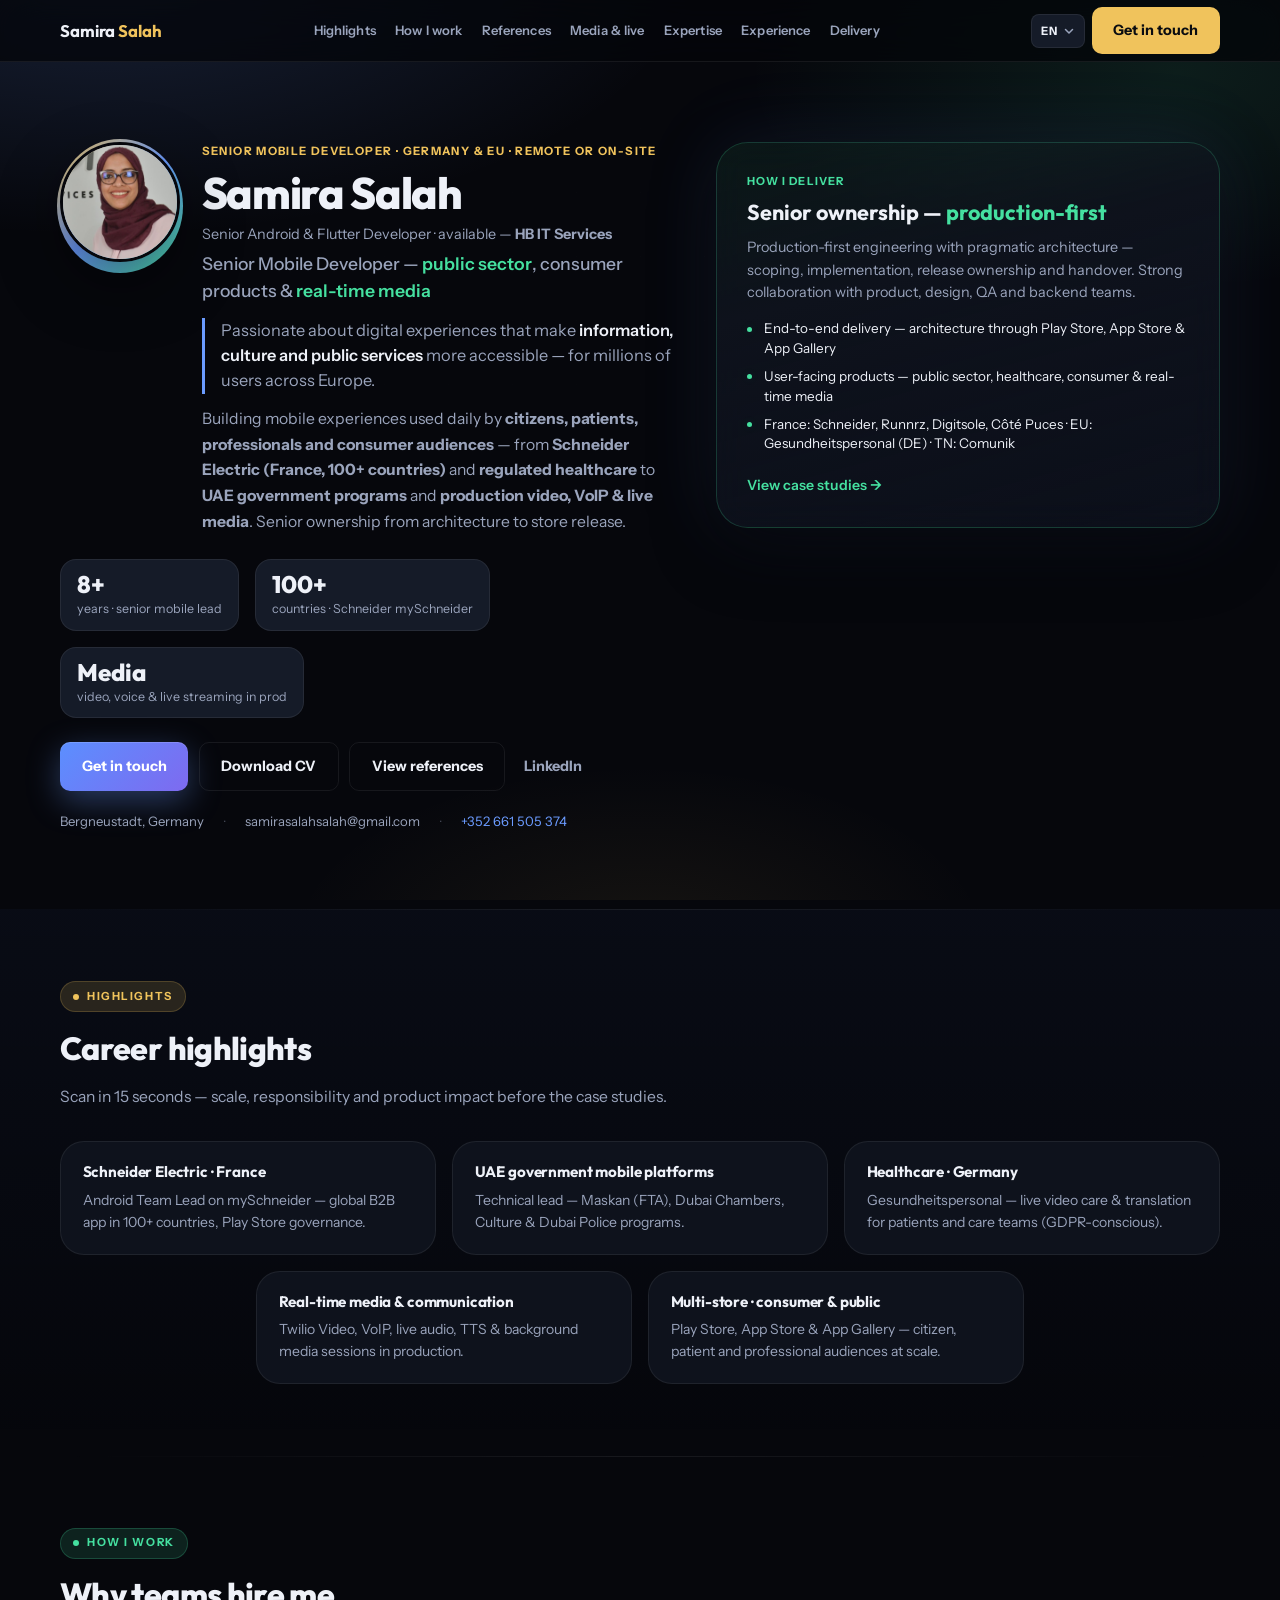
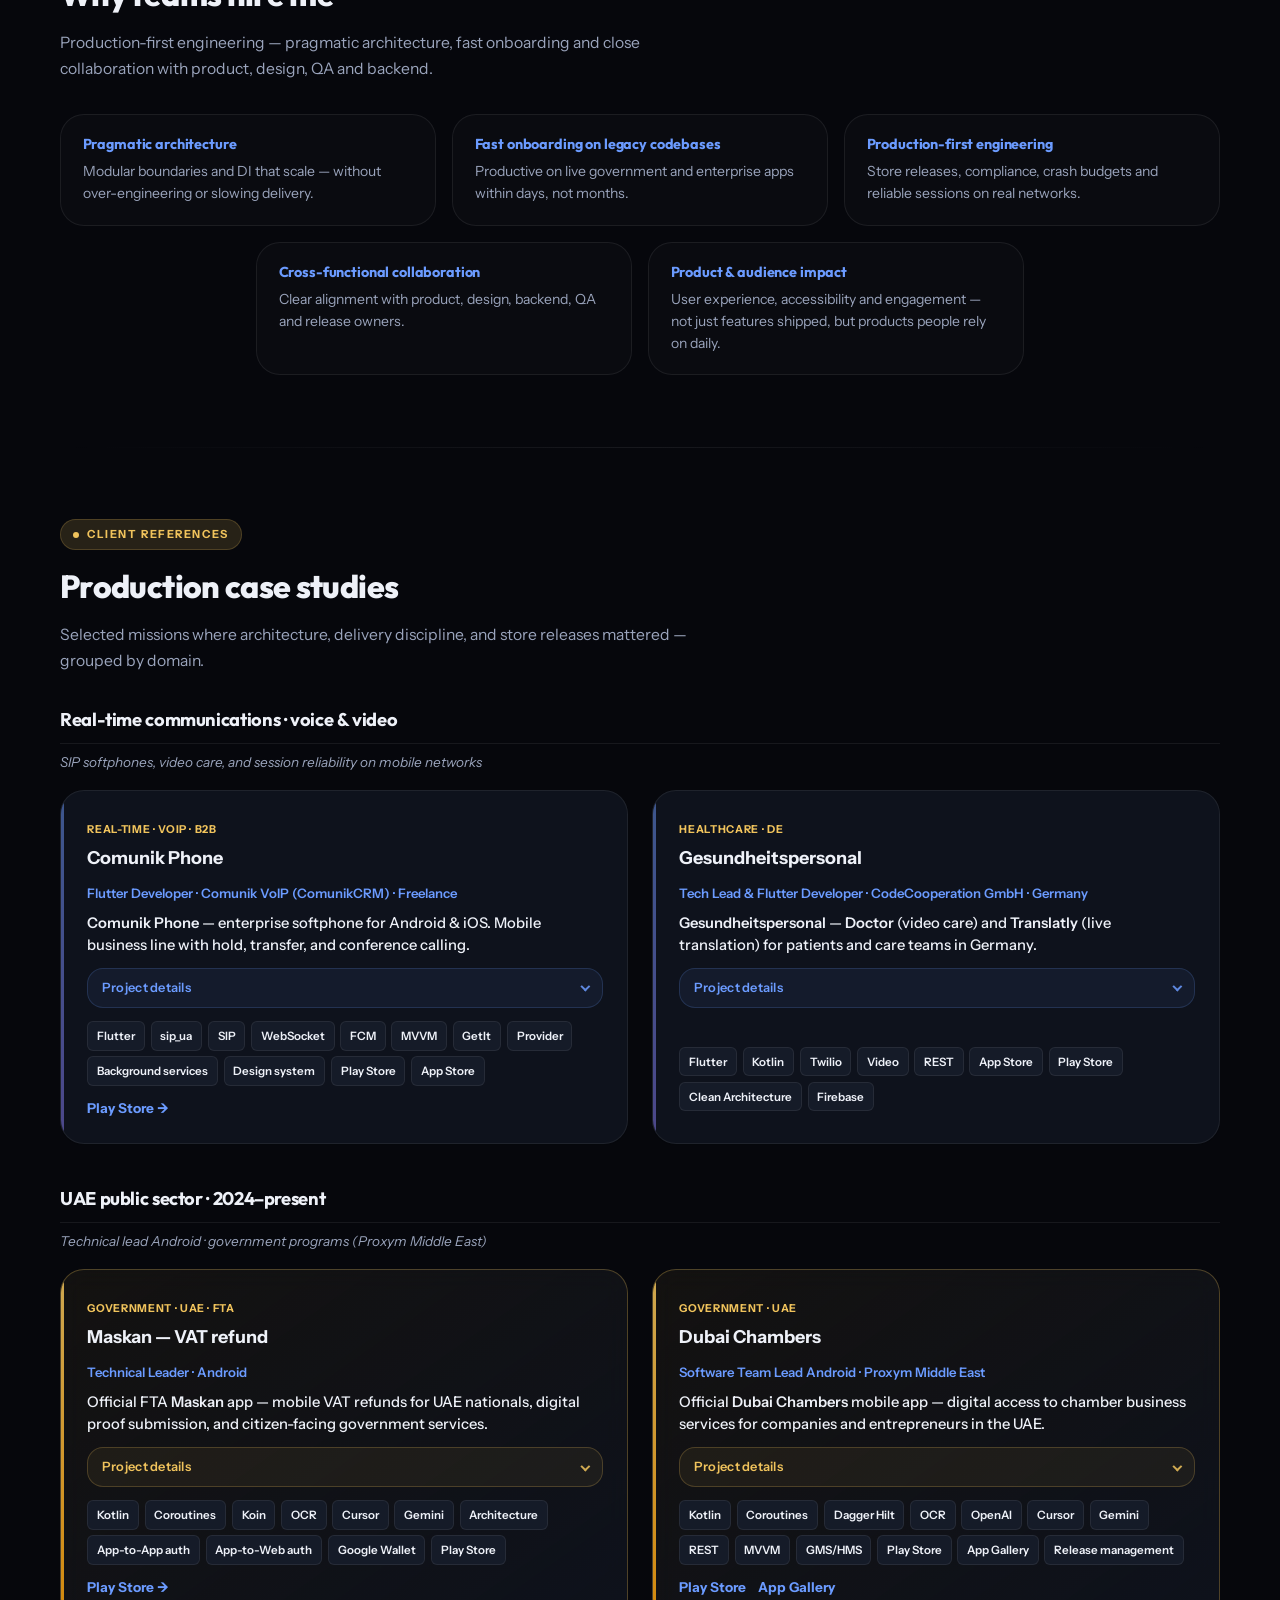
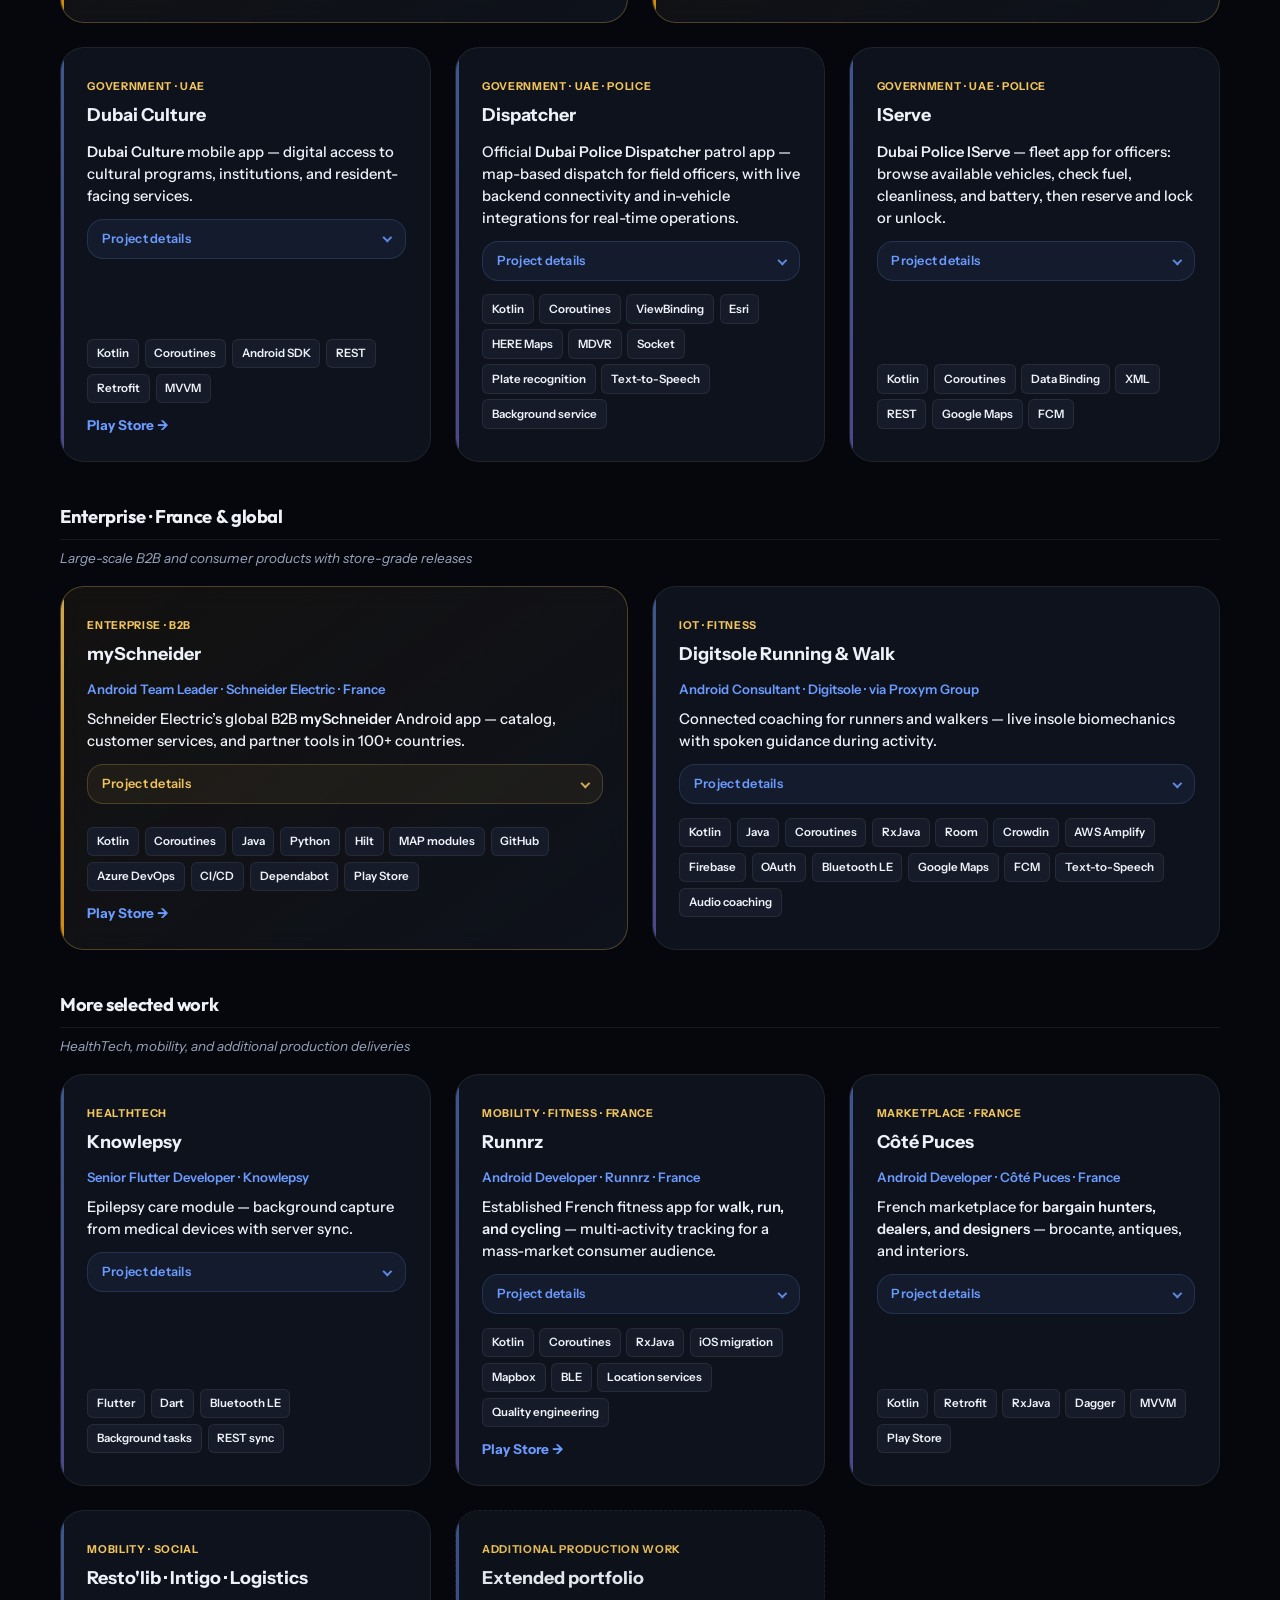
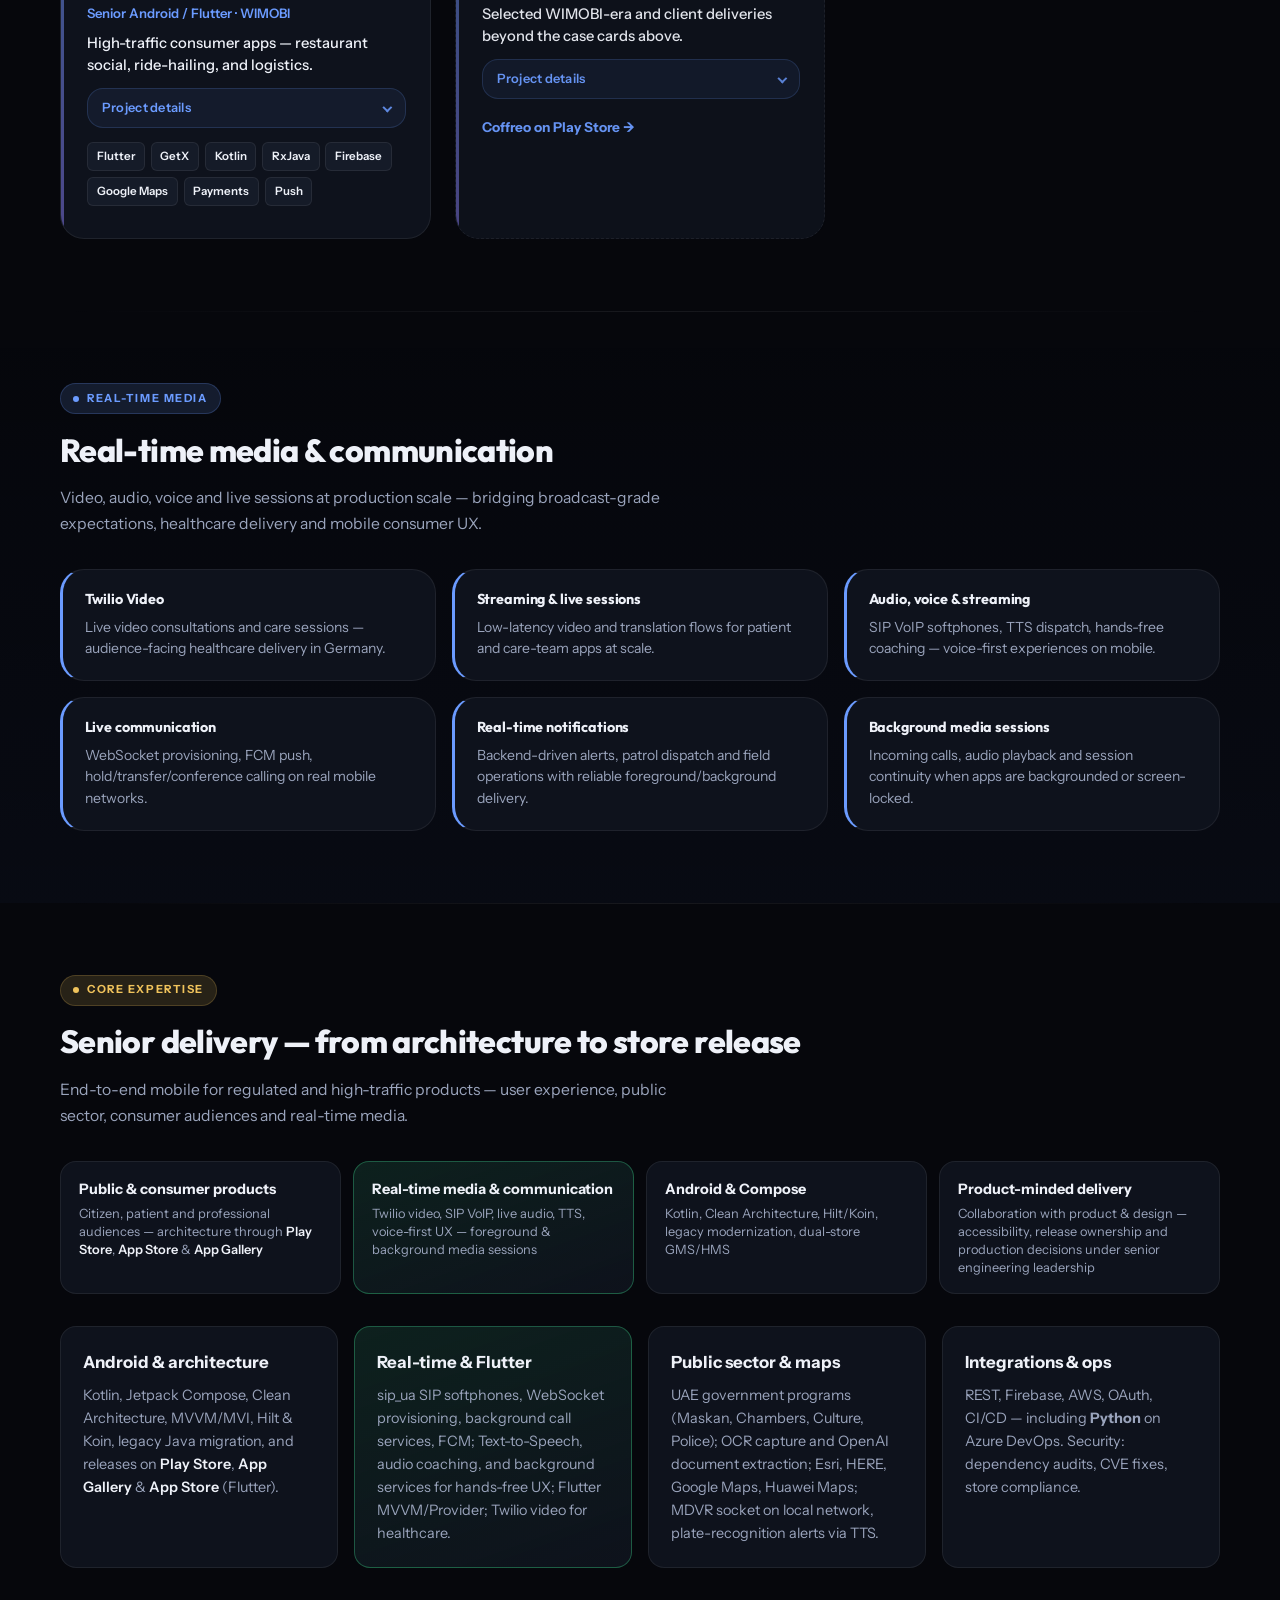
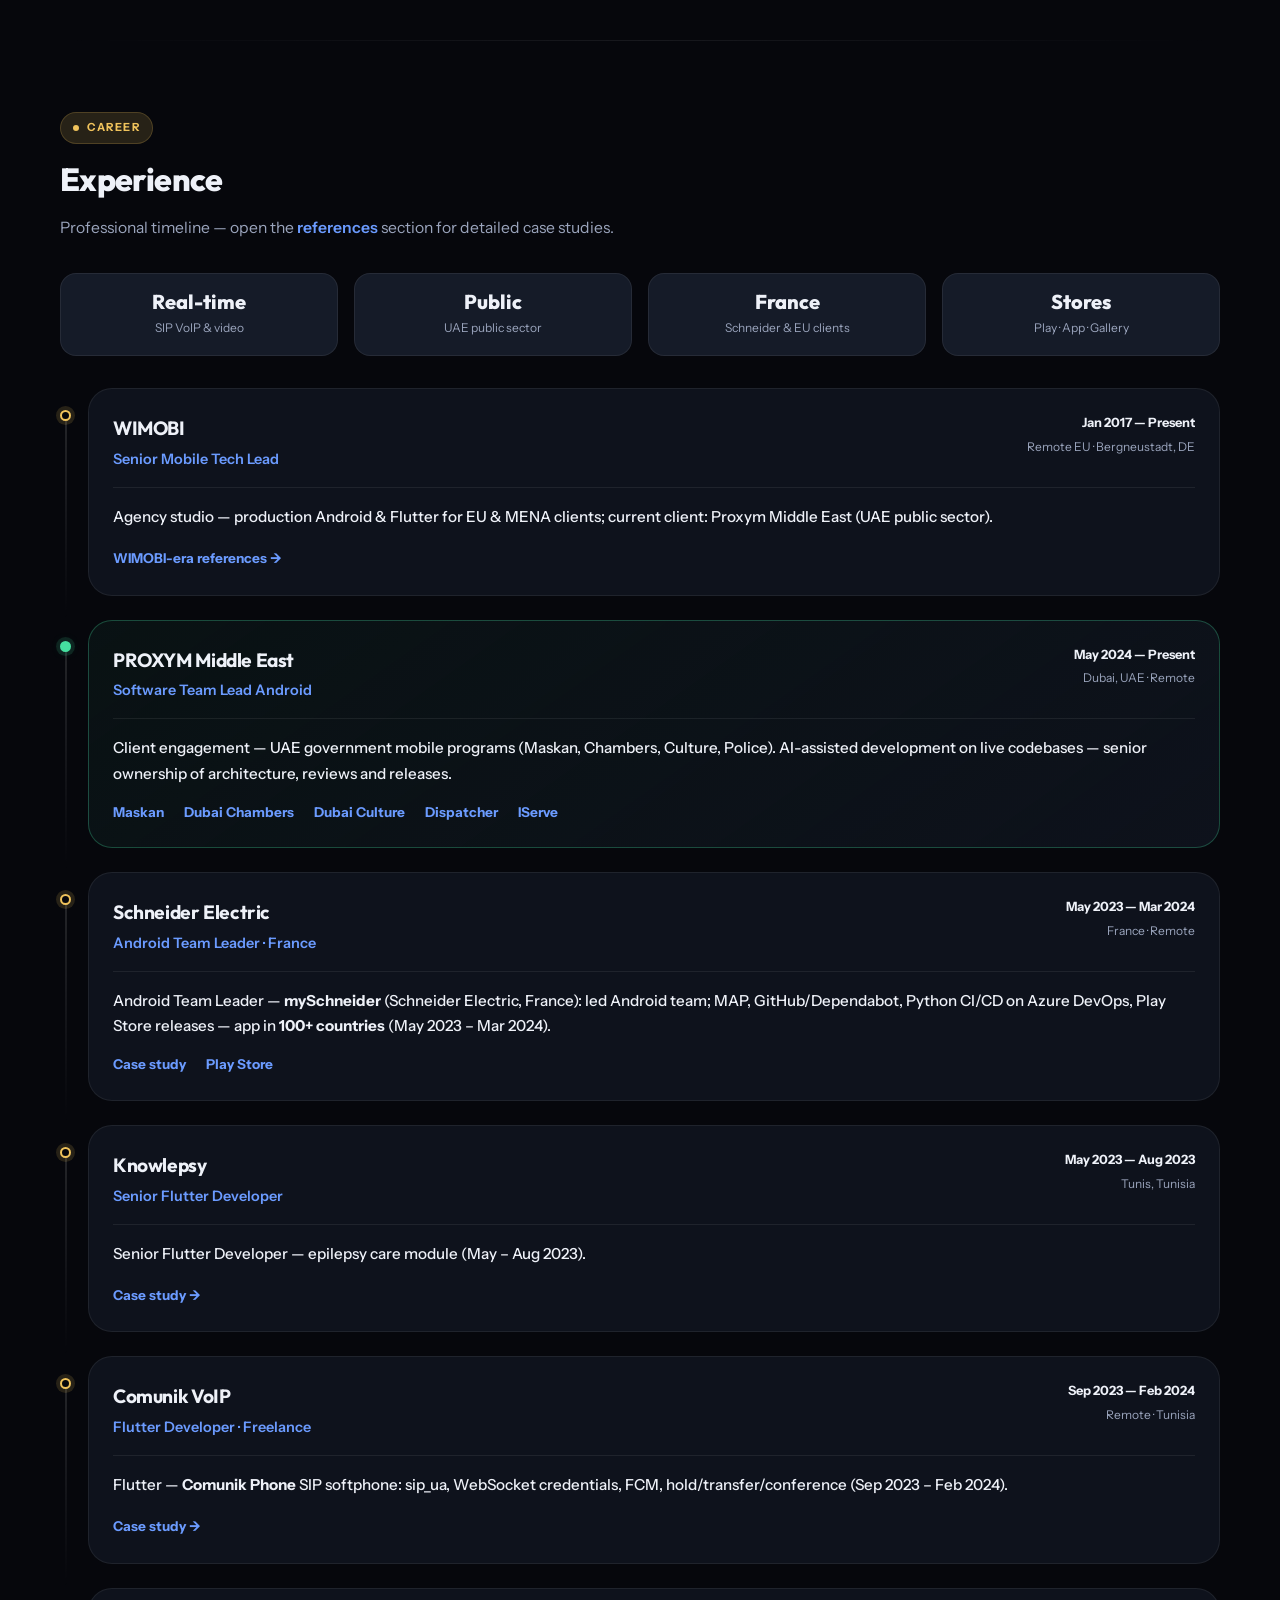
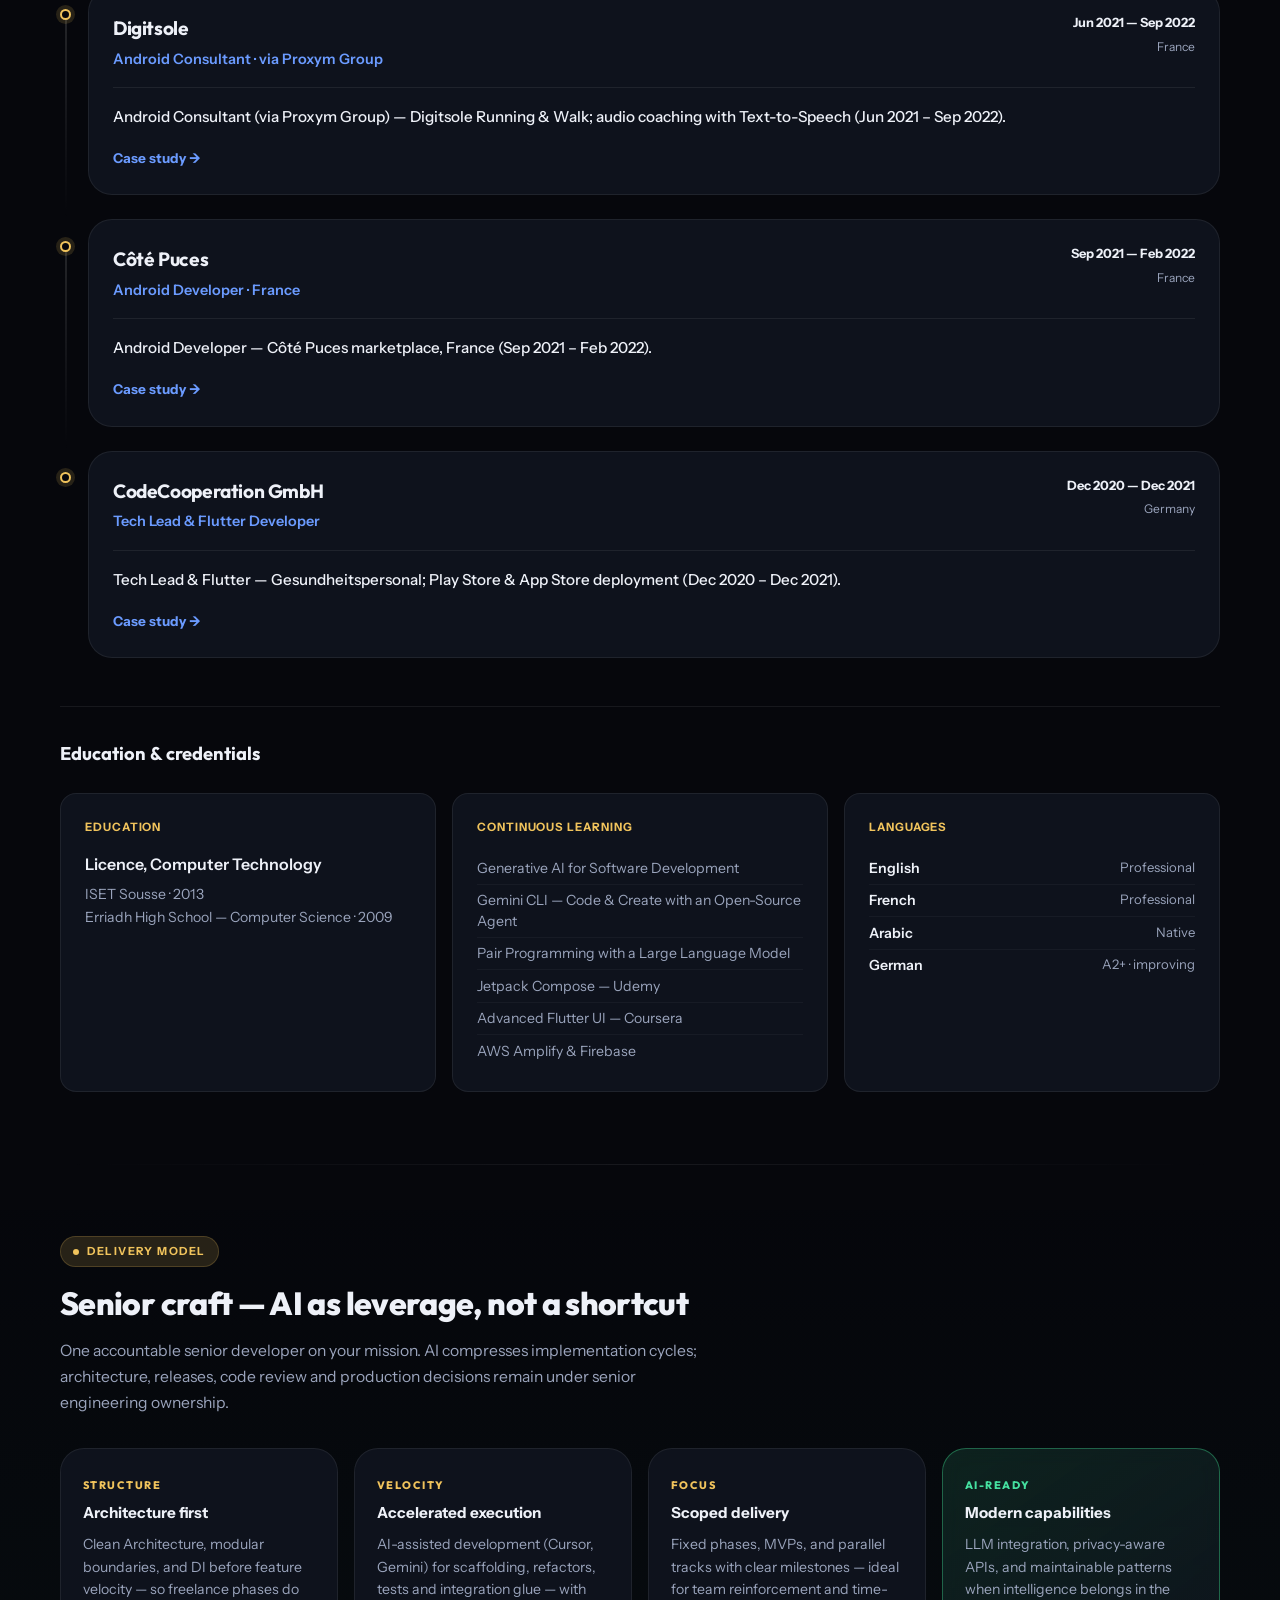
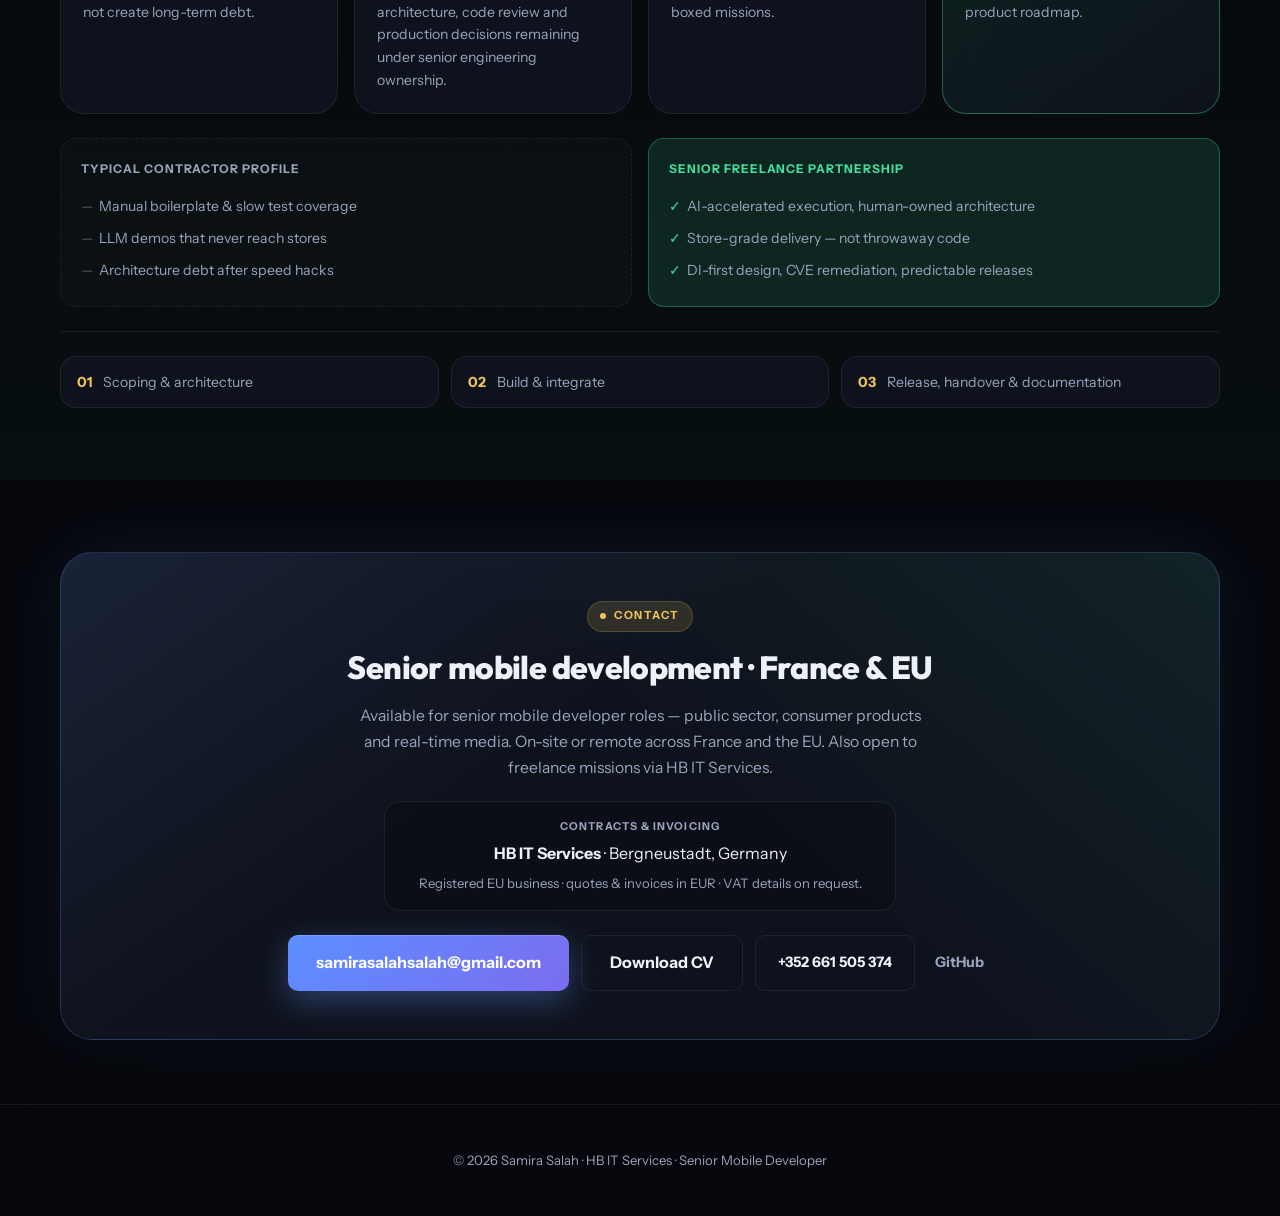
==== commit e2053136: "Replace Ingénieure/Engineer job titles with Développeuse/Developer. Align portfolio hero, meta, cont" ====
--- a/index.html
+++ b/index.html
@@ -3,13 +3,13 @@
 <head>
   <meta charset="utf-8">
   <meta name="viewport" content="width=device-width, initial-scale=1">
-  <meta name="description" content="Samira Salah — Senior Mobile Engineer. Android, Flutter, real-time media. Schneider Electric (100+ countries), UAE government, healthcare Germany. Product-minded delivery for public sector and consumer audiences.">
+  <meta name="description" content="Samira Salah — Senior Mobile Developer. Android, Flutter, real-time media. Schneider Electric (100+ countries), UAE government, healthcare Germany. Product-minded delivery for public sector and consumer audiences.">
   <meta name="author" content="Samira Salah">
-  <title>Samira Salah — Senior Mobile Engineer · Android &amp; Flutter · France &amp; EU</title>
+  <title>Samira Salah — Senior Mobile Developer · Android &amp; Flutter · France &amp; EU</title>
   <link rel="preconnect" href="https://fonts.googleapis.com">
   <link rel="preconnect" href="https://fonts.gstatic.com" crossorigin>
   <link href="https://fonts.googleapis.com/css2?family=Instrument+Sans:ital,wght@0,400;0,500;0,600;0,700;1,400&family=Outfit:wght@500;600;700;800&display=swap" rel="stylesheet">
-  <link rel="stylesheet" href="css/style.css?v=10">
+  <link rel="stylesheet" href="css/style.css?v=12">
   <link rel="canonical" href="https://samirasalah.github.io/">
   <link rel="alternate" hreflang="x-default" href="https://samirasalah.github.io/">
   <link rel="alternate" hreflang="en" href="https://samirasalah.github.io/">
@@ -19,18 +19,18 @@
   <link rel="preload" as="image" href="images/samira-salah.jpeg" fetchpriority="high">
   <meta property="og:type" content="website">
   <meta property="og:url" content="https://samirasalah.github.io/">
-  <meta property="og:title" id="meta-og-title" content="Samira Salah — Senior Mobile Engineer · Android &amp; Flutter">
-  <meta property="og:description" id="meta-og-desc" content="Senior Mobile Engineer — public sector, consumer products &amp; real-time media. Schneider Electric, UAE government, healthcare Germany.">
+  <meta property="og:title" id="meta-og-title" content="Samira Salah — Senior Mobile Developer · Android &amp; Flutter">
+  <meta property="og:description" id="meta-og-desc" content="Senior Mobile Developer — public sector, consumer products &amp; real-time media. Schneider Electric, UAE government, healthcare Germany.">
   <meta property="og:image" content="https://samirasalah.github.io/images/samira-salah.jpeg">
   <meta name="twitter:card" content="summary_large_image">
-  <meta name="twitter:title" id="meta-twitter-title" content="Samira Salah — Senior Mobile Engineer · Android &amp; Flutter">
-  <meta name="twitter:description" id="meta-twitter-desc" content="Senior Mobile Engineer · public sector, consumer &amp; real-time media · Schneider · UAE government · healthcare DE">
+  <meta name="twitter:title" id="meta-twitter-title" content="Samira Salah — Senior Mobile Developer · Android &amp; Flutter">
+  <meta name="twitter:description" id="meta-twitter-desc" content="Senior Mobile Developer · public sector, consumer &amp; real-time media · Schneider · UAE government · healthcare DE">
   <script type="application/ld+json">
   {
     "@context": "https://schema.org",
     "@type": "Person",
     "name": "Samira Salah",
-    "jobTitle": "Senior Mobile Engineer",
+    "jobTitle": "Senior Mobile Developer",
     "url": "https://samirasalah.github.io/",
     "image": "https://samirasalah.github.io/images/samira-salah.jpeg",
     "email": "samirasalahsalah@gmail.com",
@@ -117,10 +117,10 @@
               <span class="hero-photo-fallback" aria-hidden="true">SS</span>
             </figure>
             <div class="hero-copy">
-              <p class="eyebrow" data-i18n="hero.eyebrow" data-i18n-html="true">Senior Mobile Engineer · <span data-geo-scope>Allemagne &amp; UE · remote ou sur site</span></p>
+              <p class="eyebrow" data-i18n="hero.eyebrow" data-i18n-html="true">Senior Mobile Developer · <span data-geo-scope>Allemagne &amp; UE · remote ou sur site</span></p>
               <h1>Samira Salah</h1>
-              <p class="hero-trade" data-i18n="hero.trade" data-i18n-html="true">Senior Android &amp; Flutter Engineer · available — <strong>HB IT Services</strong></p>
-              <p class="hero-title" data-i18n="hero.title" data-i18n-html="true">Senior Mobile Engineer — <span class="accent">public sector</span>, consumer products &amp; <span class="accent">real-time media</span></p>
+              <p class="hero-trade" data-i18n="hero.trade" data-i18n-html="true">Senior Android &amp; Flutter Developer · available — <strong>HB IT Services</strong></p>
+              <p class="hero-title" data-i18n="hero.title" data-i18n-html="true">Senior Mobile Developer — <span class="accent">public sector</span>, consumer products &amp; <span class="accent">real-time media</span></p>
               <p class="hero-mission" data-i18n="hero.mission" data-i18n-html="true">Passionate about digital experiences that make <strong>information, culture and public services</strong> more accessible — for millions of users across Europe.</p>
               <p class="hero-lead" data-i18n="hero.lead" data-i18n-html="true">
                 Building mobile experiences used daily by <strong>citizens, patients, professionals and consumer audiences</strong> — from <strong>Schneider Electric (France, 100+ countries)</strong> and <strong>regulated healthcare</strong> to <strong>UAE government programs</strong> and <strong>production video, VoIP &amp; live media</strong>. Senior ownership from architecture to store release.
@@ -133,7 +133,7 @@
             <li><strong data-i18n="hero.proof3n">Media</strong><span data-i18n="hero.proof3">video, voice &amp; live streaming in prod</span></li>
           </ul>
           <div class="hero-cta">
-            <a class="btn btn-primary" href="mailto:samirasalahsalah@gmail.com?subject=Senior%20mobile%20engineer%20%E2%80%94%20France%20%2F%20EU" data-i18n="hero.ctaBook">Get in touch</a>
+            <a class="btn btn-primary" href="mailto:samirasalahsalah@gmail.com?subject=Senior%20mobile%20developer%20%E2%80%94%20France%20%2F%20EU" data-i18n="hero.ctaBook">Get in touch</a>
             <a class="btn btn-outline" href="assets/cv.html" target="_blank" rel="noopener noreferrer" data-i18n="hero.ctaCv" data-cv-link>Download CV</a>
             <a class="btn btn-outline" href="#work" data-i18n="hero.ctaWork">View references</a>
             <a class="btn btn-ghost" href="https://www.linkedin.com/in/samira-salah-22a93883/" target="_blank" rel="noopener noreferrer">LinkedIn</a>
@@ -918,9 +918,9 @@
     </div>
   </footer>
 
-  <script src="js/projects-i18n.js?v=10"></script>
-  <script src="assets/js/geo-location.js?v=10"></script>
-  <script src="js/i18n.js?v=10"></script>
+  <script src="js/projects-i18n.js?v=12"></script>
+  <script src="assets/js/geo-location.js?v=12"></script>
+  <script src="js/i18n.js?v=12"></script>
   <script>
     document.getElementById("year").textContent = new Date().getFullYear();
 
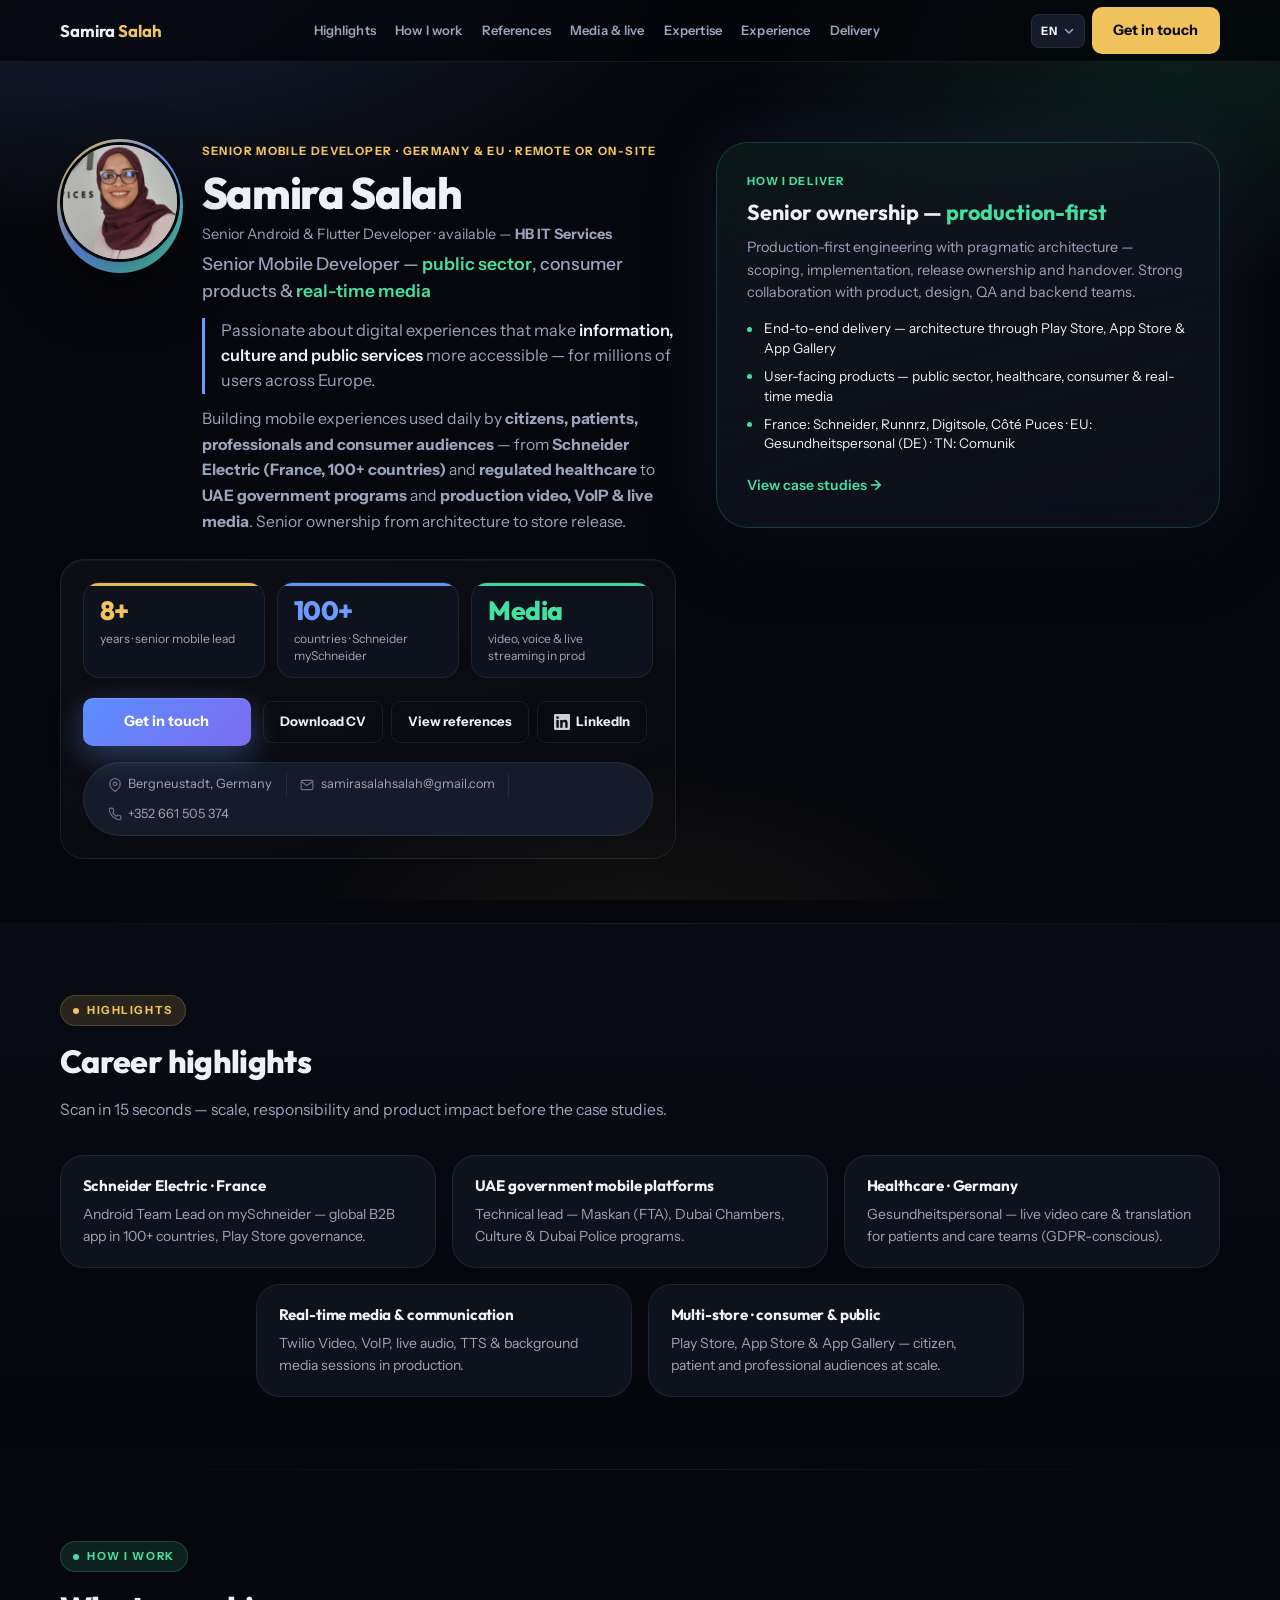
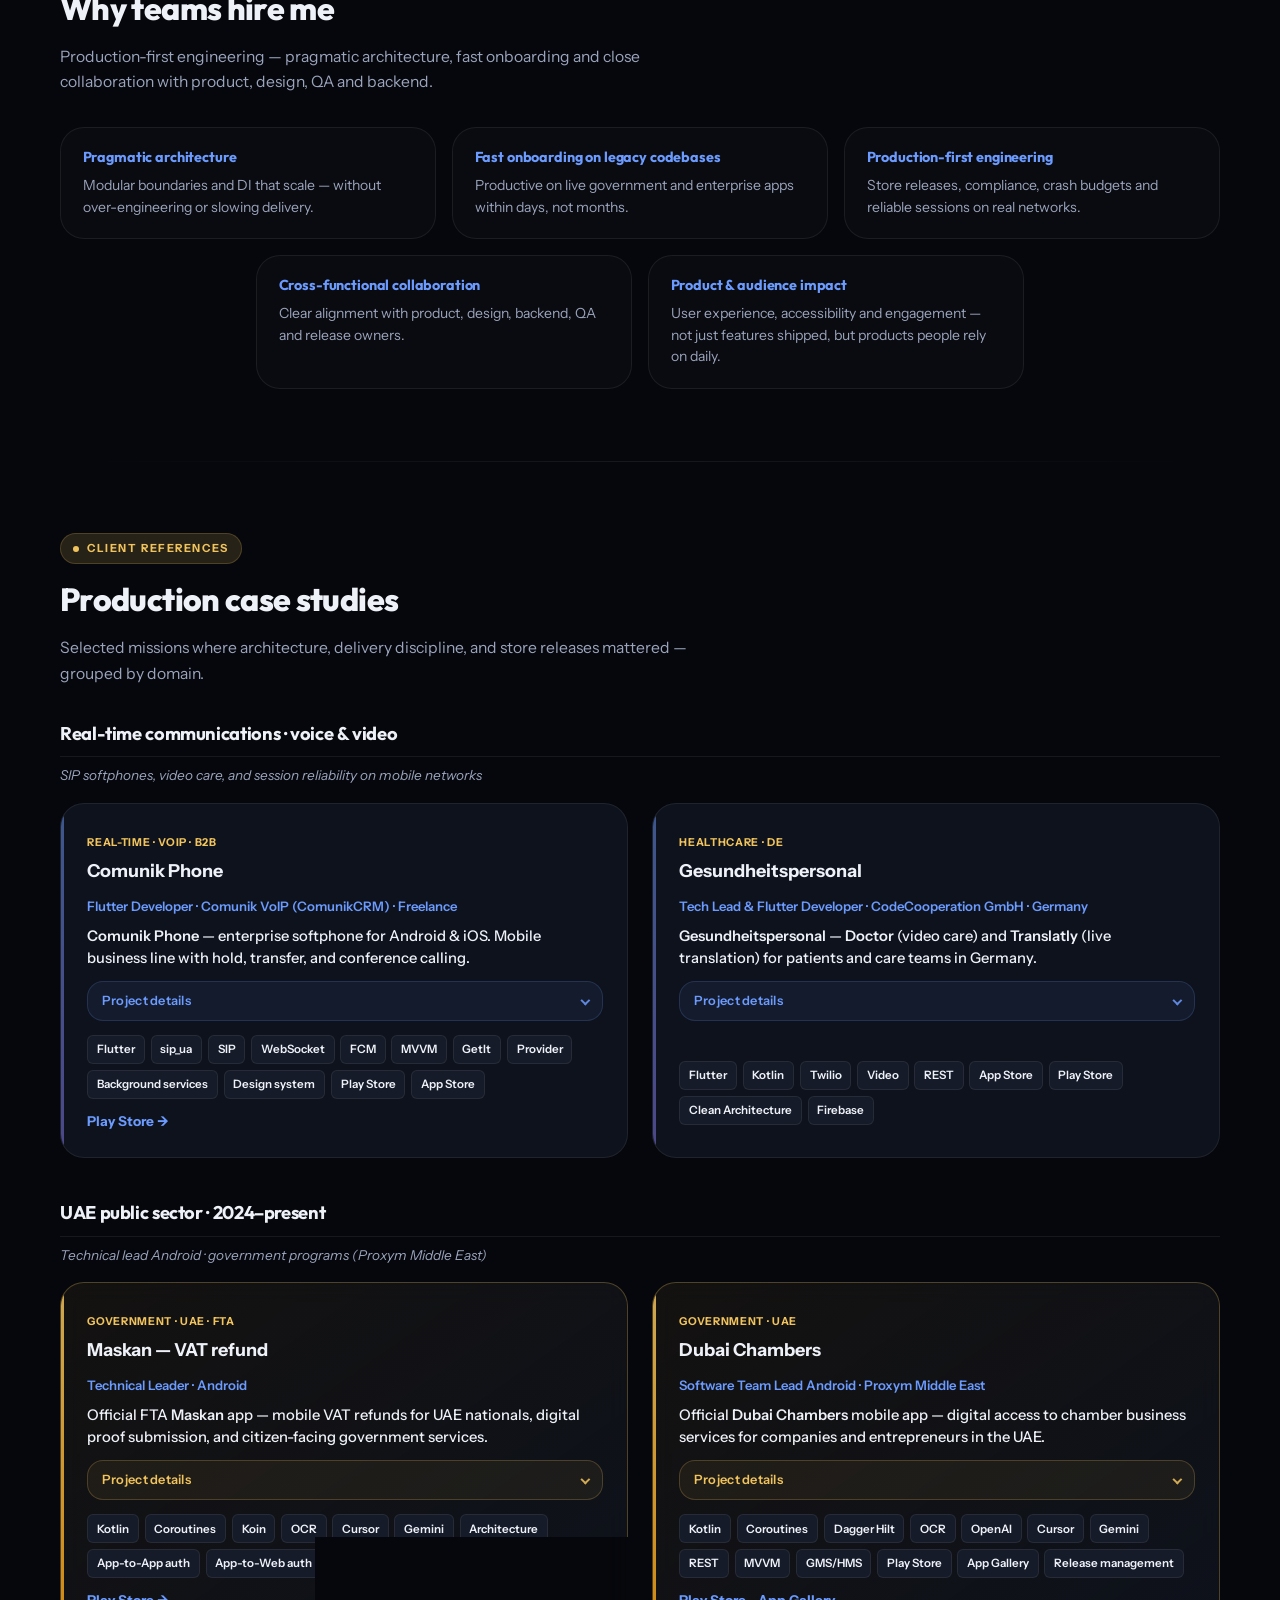
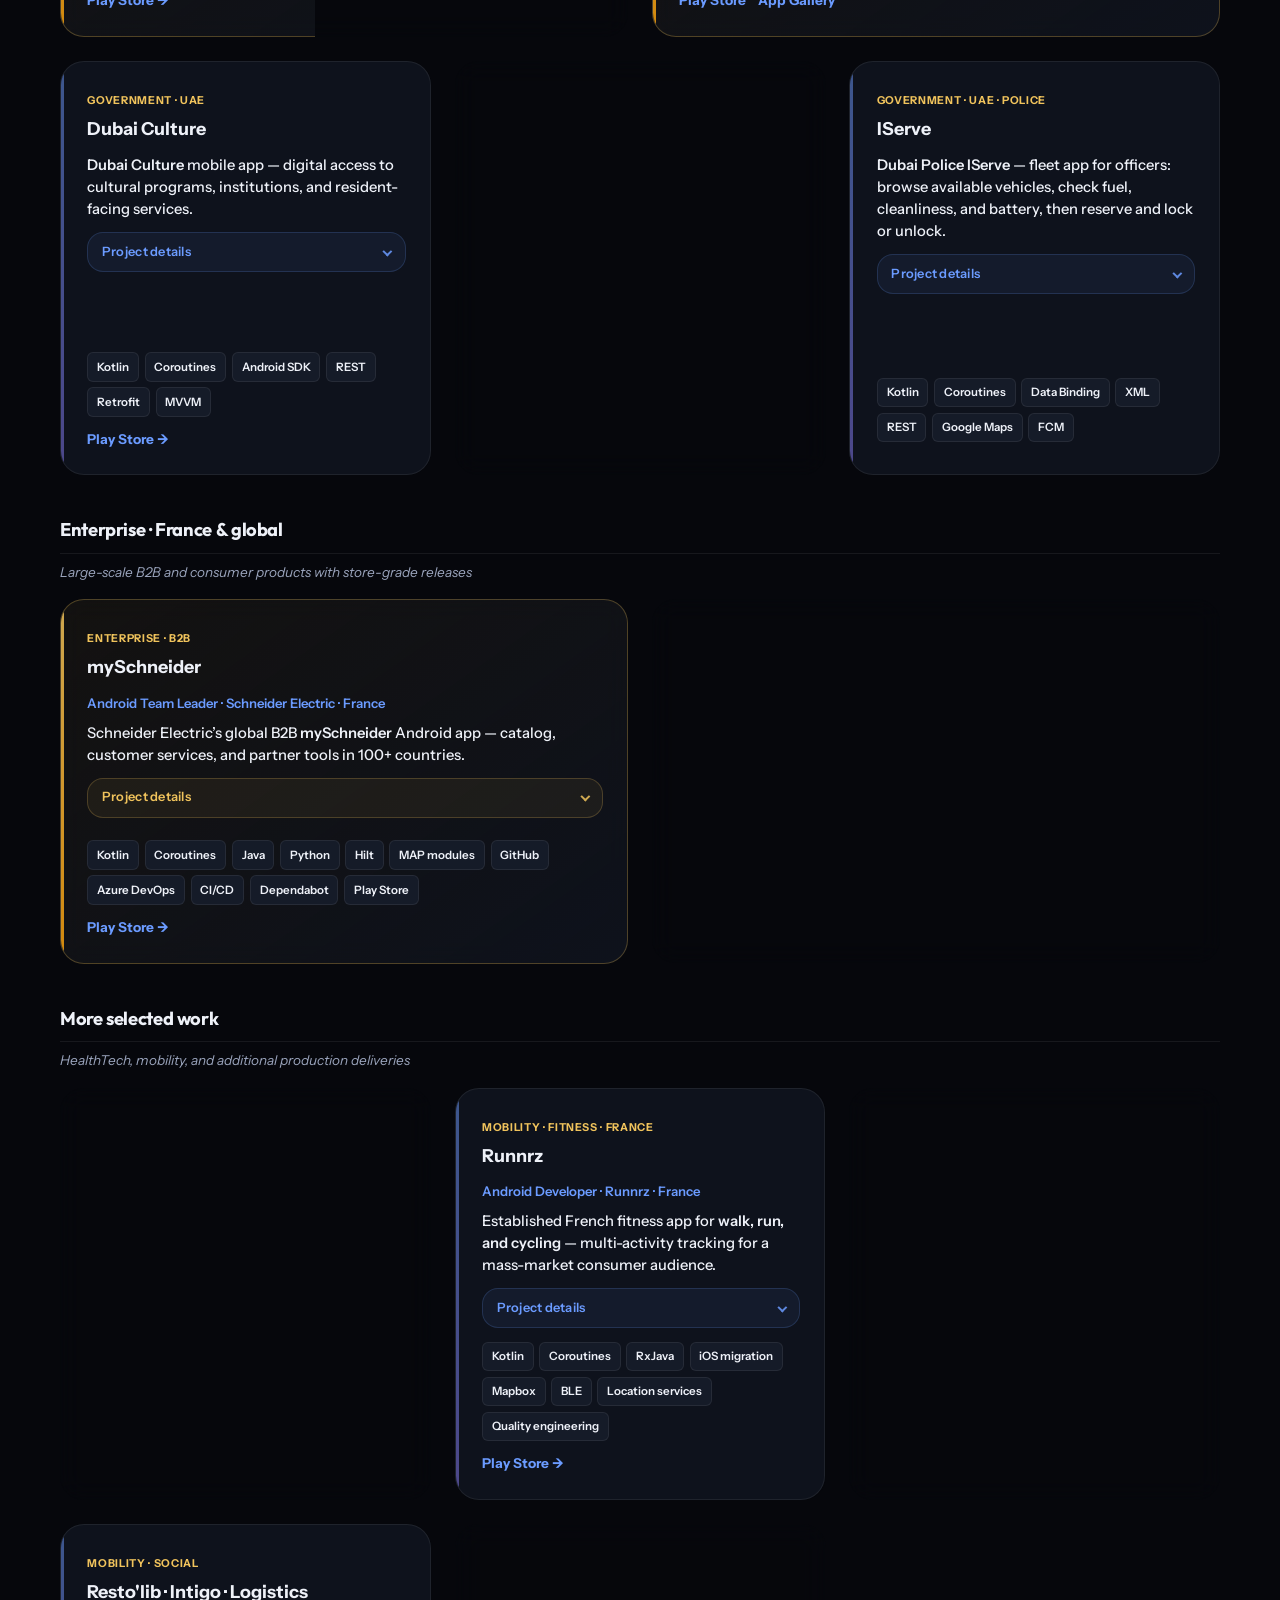
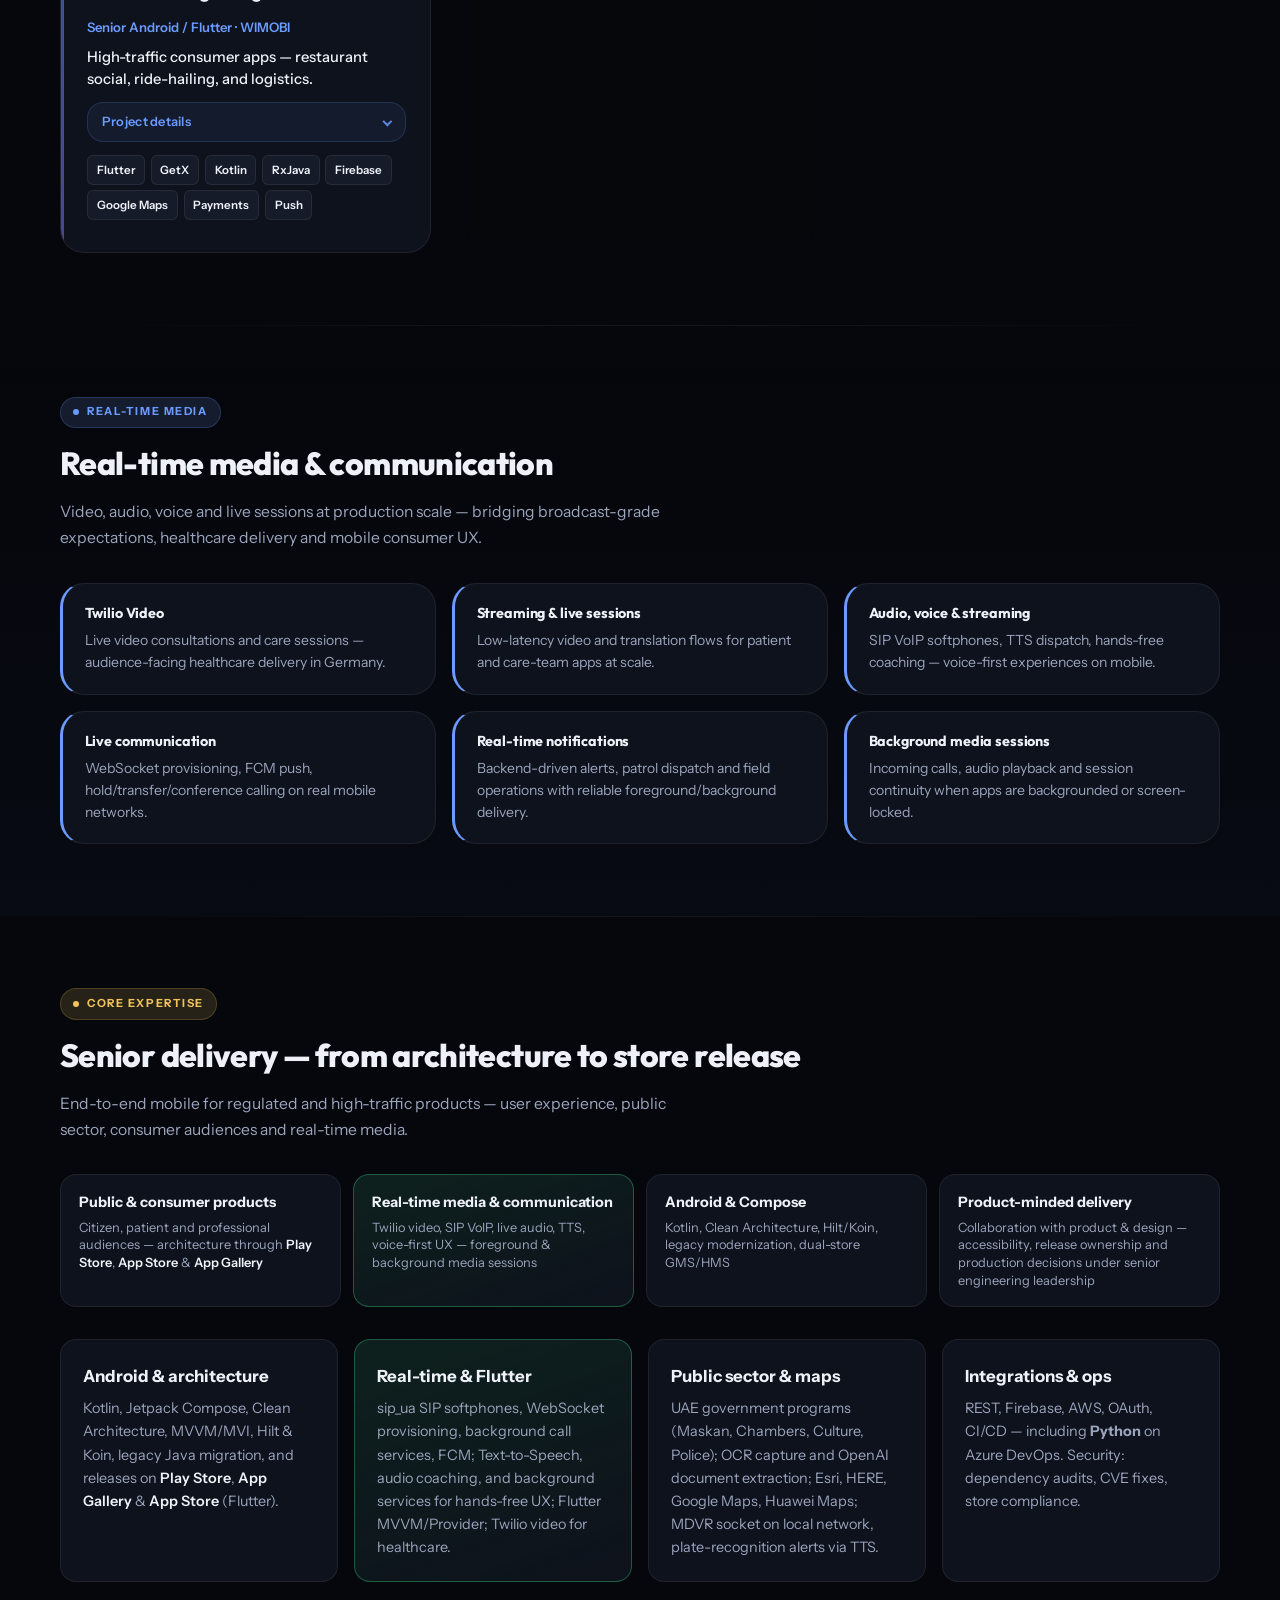
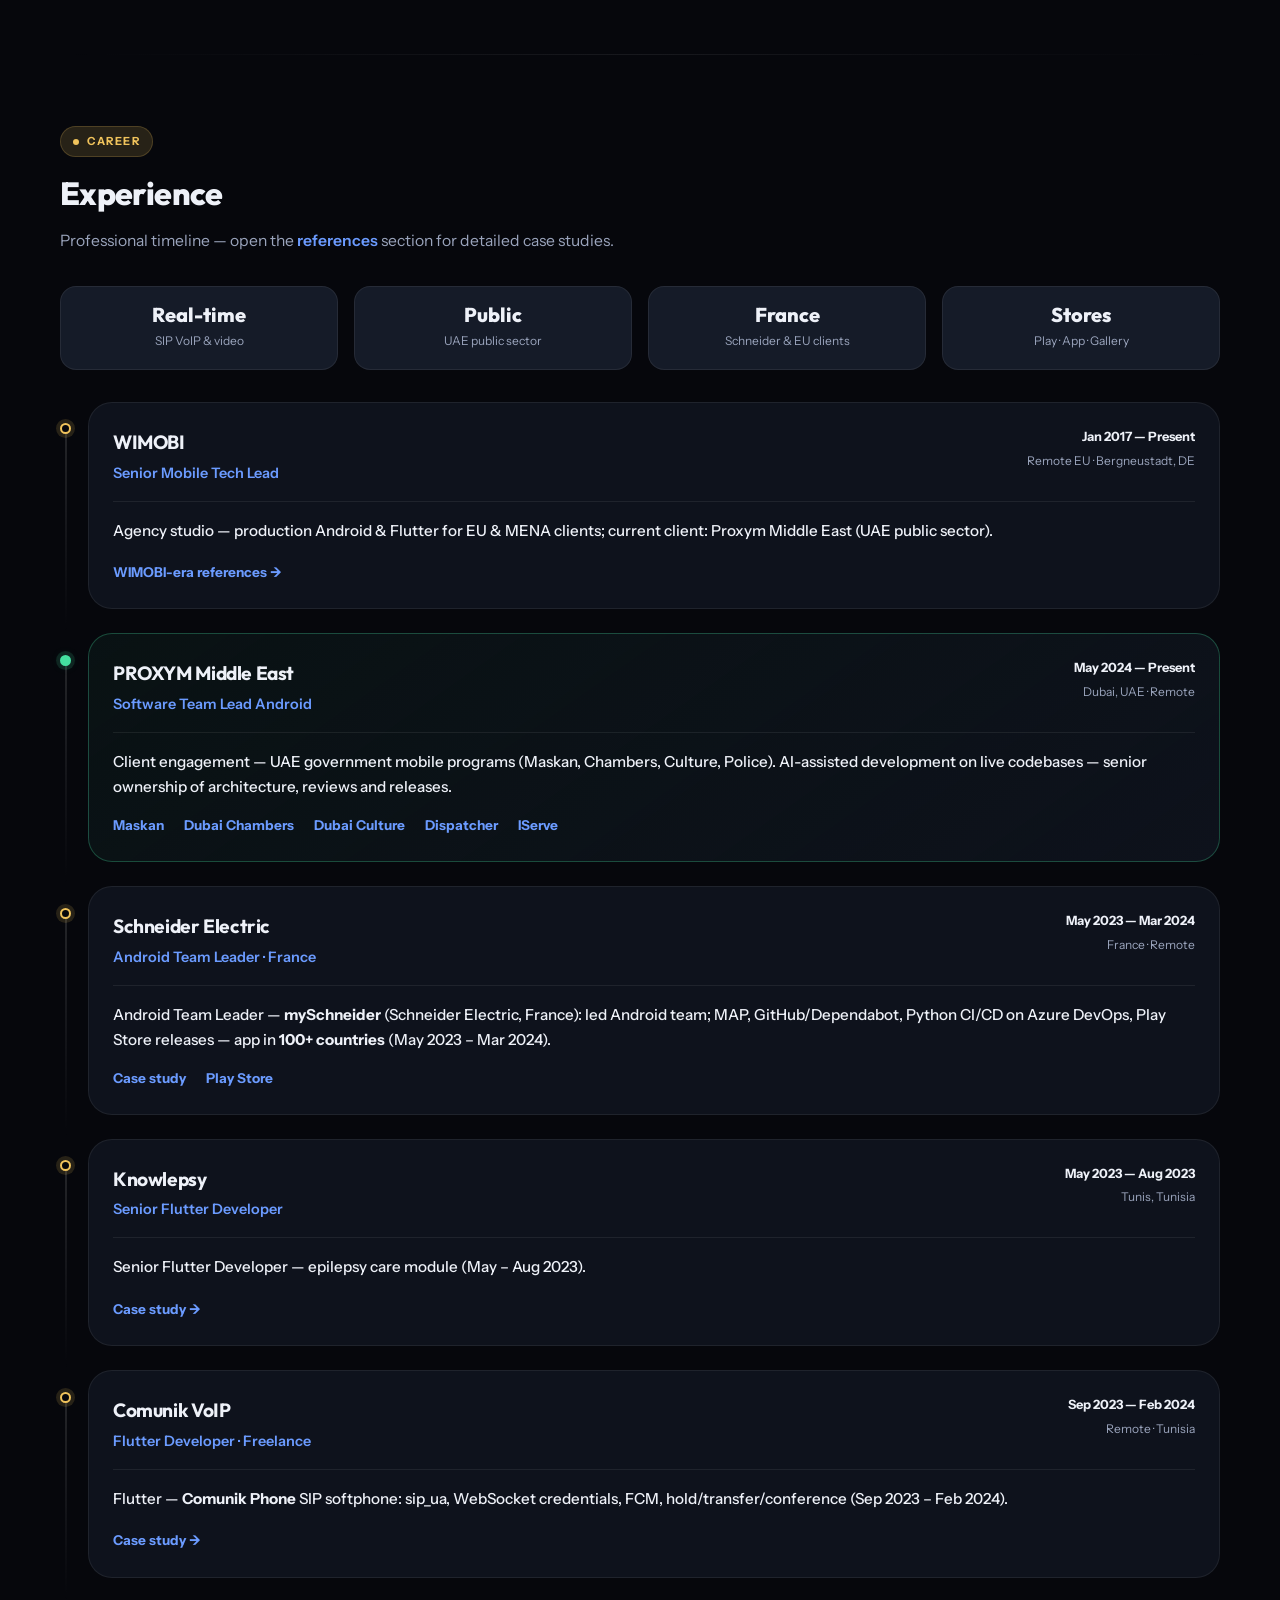
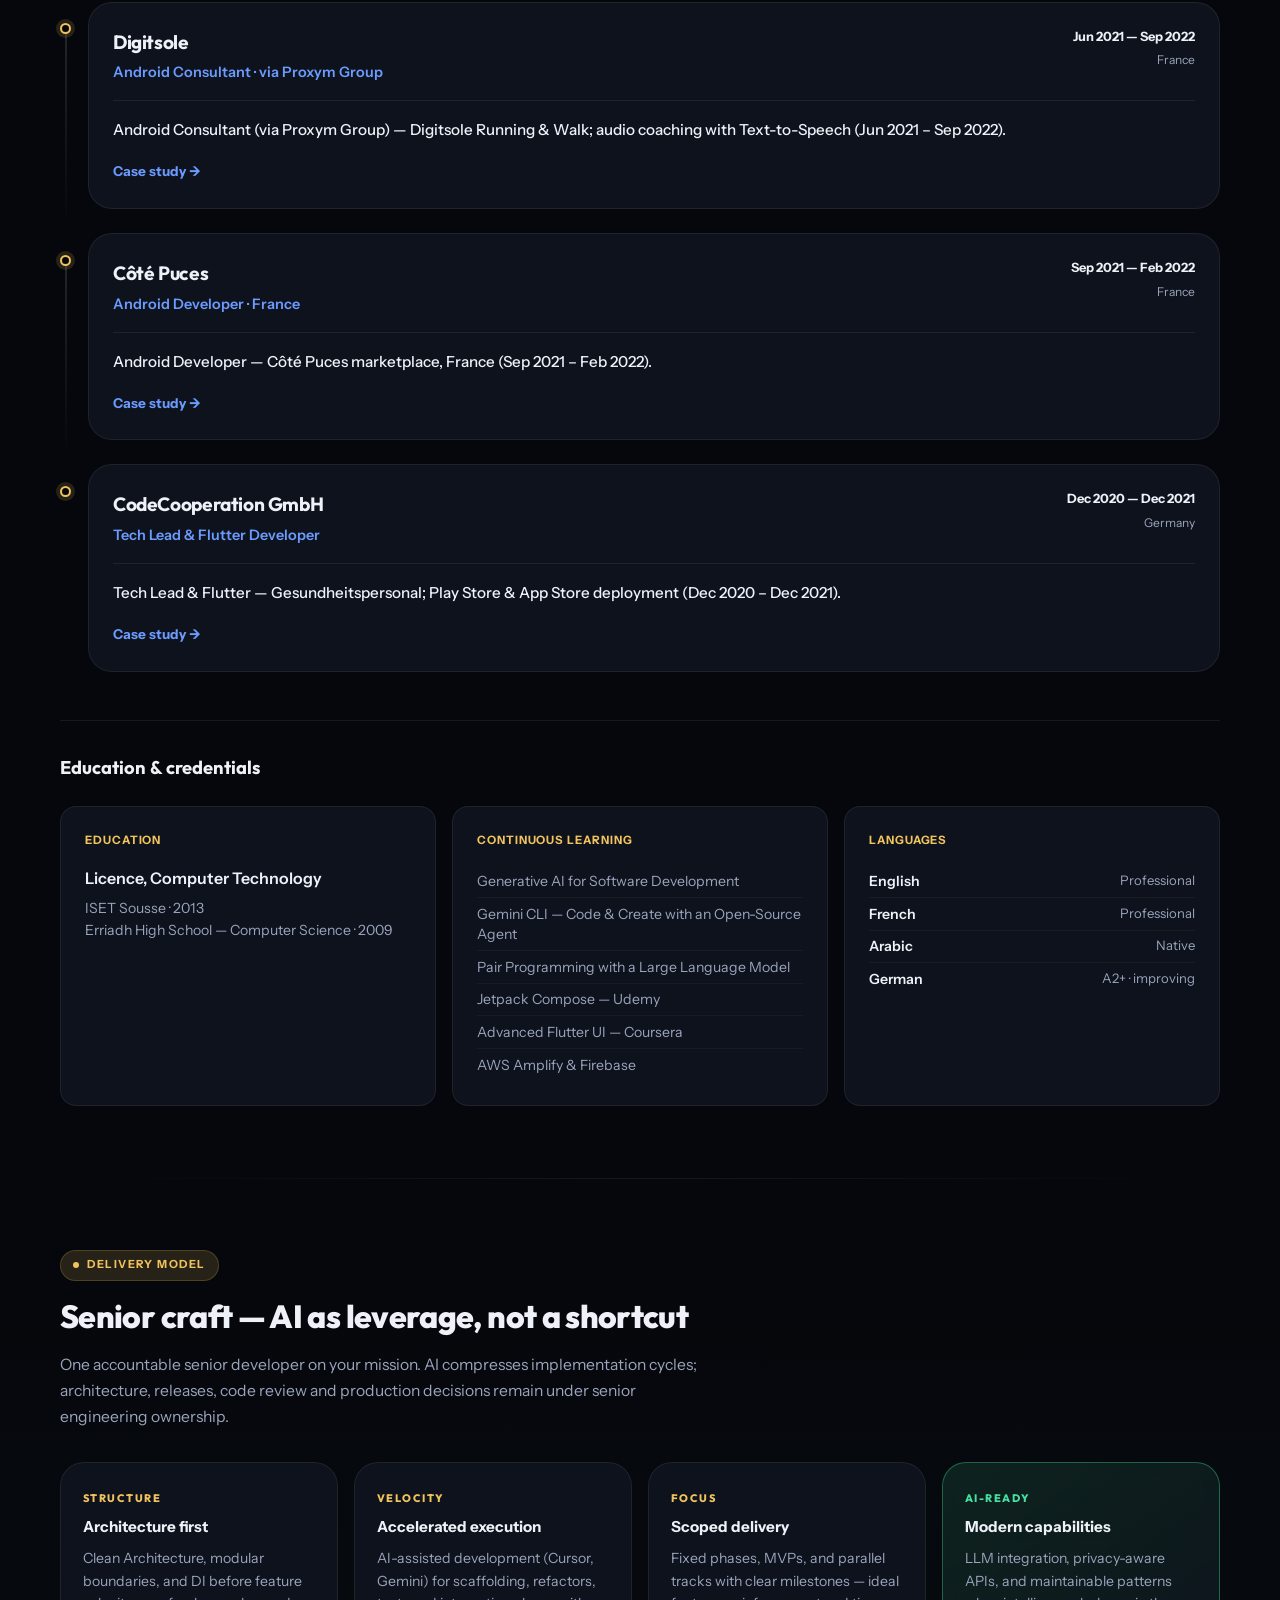
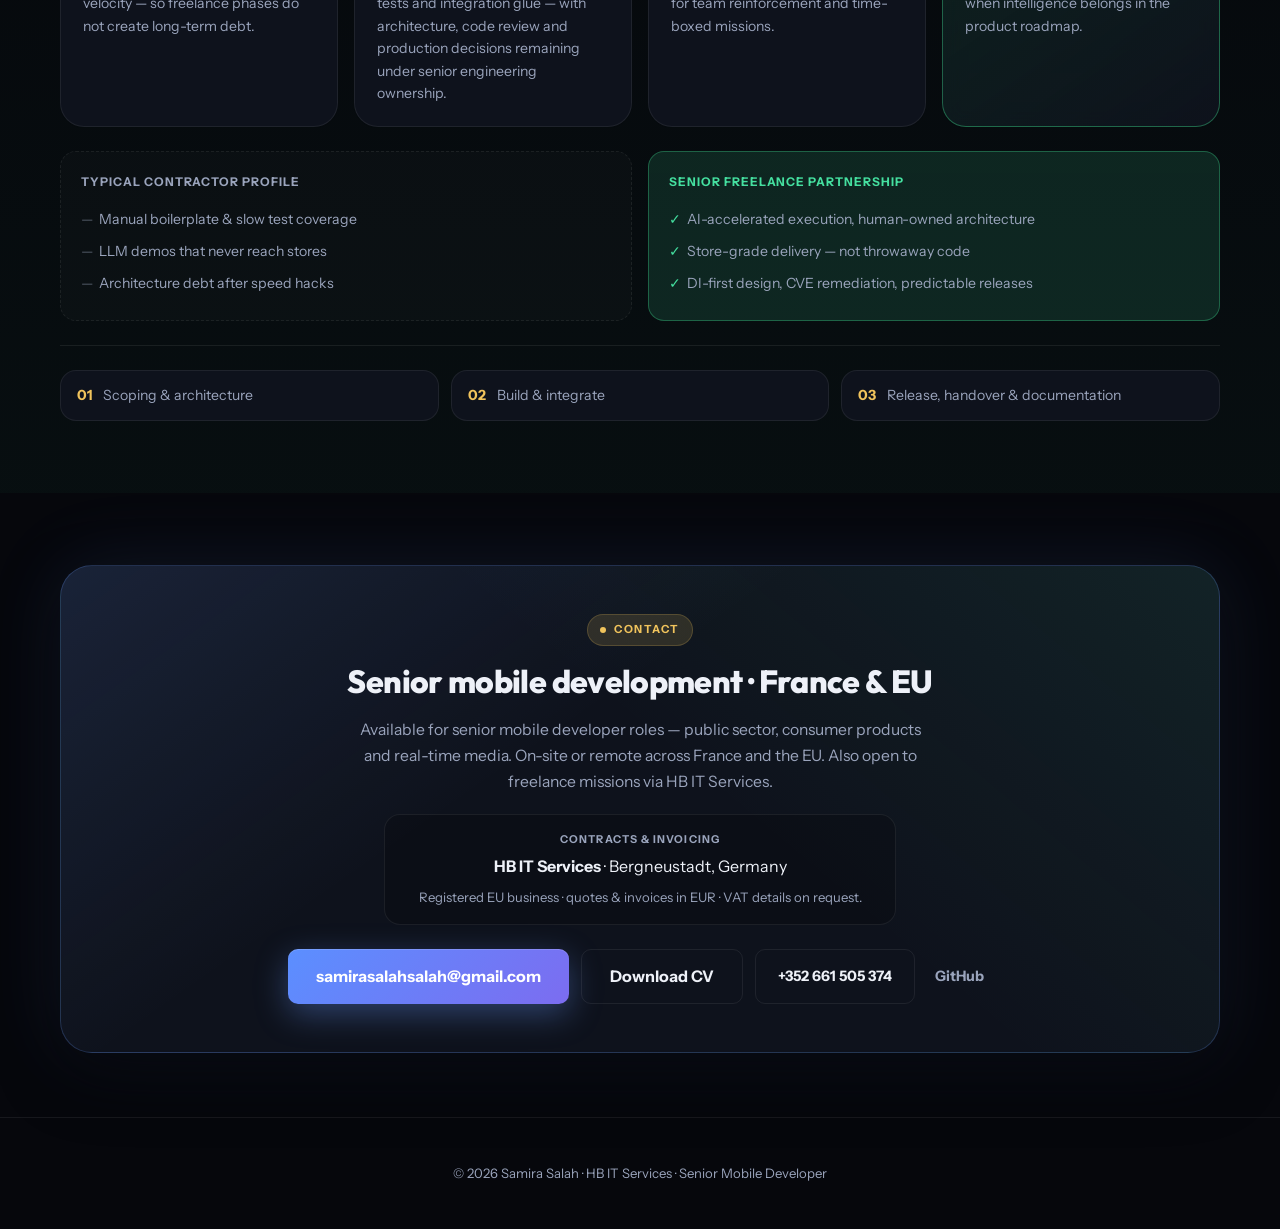
==== commit b4a5e753: "Improve hero metrics, CTA and contact bar layout. Unify proof cards in a three-column grid with acce" ====
--- a/index.html
+++ b/index.html
@@ -9,7 +9,7 @@
   <link rel="preconnect" href="https://fonts.googleapis.com">
   <link rel="preconnect" href="https://fonts.gstatic.com" crossorigin>
   <link href="https://fonts.googleapis.com/css2?family=Instrument+Sans:ital,wght@0,400;0,500;0,600;0,700;1,400&family=Outfit:wght@500;600;700;800&display=swap" rel="stylesheet">
-  <link rel="stylesheet" href="css/style.css?v=12">
+  <link rel="stylesheet" href="css/style.css?v=13">
   <link rel="canonical" href="https://samirasalah.github.io/">
   <link rel="alternate" hreflang="x-default" href="https://samirasalah.github.io/">
   <link rel="alternate" hreflang="en" href="https://samirasalah.github.io/">
@@ -127,22 +127,47 @@
               </p>
             </div>
           </div>
-          <ul class="hero-proof" aria-label="Key metrics" data-i18n-aria="heroProofAria">
-            <li><strong data-i18n="hero.proof1n">8+</strong><span data-i18n="hero.proof1">years · senior mobile lead</span></li>
-            <li><strong data-i18n="hero.proof2n">100+</strong><span data-i18n="hero.proof2">countries · Schneider mySchneider</span></li>
-            <li><strong data-i18n="hero.proof3n">Media</strong><span data-i18n="hero.proof3">video, voice &amp; live streaming in prod</span></li>
-          </ul>
-          <div class="hero-cta">
-            <a class="btn btn-primary" href="mailto:samirasalahsalah@gmail.com?subject=Senior%20mobile%20developer%20%E2%80%94%20France%20%2F%20EU" data-i18n="hero.ctaBook">Get in touch</a>
-            <a class="btn btn-outline" href="assets/cv.html" target="_blank" rel="noopener noreferrer" data-i18n="hero.ctaCv" data-cv-link>Download CV</a>
-            <a class="btn btn-outline" href="#work" data-i18n="hero.ctaWork">View references</a>
-            <a class="btn btn-ghost" href="https://www.linkedin.com/in/samira-salah-22a93883/" target="_blank" rel="noopener noreferrer">LinkedIn</a>
+          <div class="hero-foot">
+            <ul class="hero-proof" aria-label="Key metrics" data-i18n-aria="heroProofAria">
+              <li class="hero-proof__item hero-proof__item--exp">
+                <strong data-i18n="hero.proof1n">8+</strong>
+                <span data-i18n="hero.proof1">years · senior mobile lead</span>
+              </li>
+              <li class="hero-proof__item hero-proof__item--scale">
+                <strong data-i18n="hero.proof2n">100+</strong>
+                <span data-i18n="hero.proof2">countries · Schneider mySchneider</span>
+              </li>
+              <li class="hero-proof__item hero-proof__item--media">
+                <strong data-i18n="hero.proof3n">Media</strong>
+                <span data-i18n="hero.proof3">video, voice &amp; live streaming in prod</span>
+              </li>
+            </ul>
+            <div class="hero-cta">
+              <a class="btn btn-primary btn-hero-primary" href="mailto:samirasalahsalah@gmail.com?subject=Senior%20mobile%20developer%20%E2%80%94%20France%20%2F%20EU" data-i18n="hero.ctaBook">Get in touch</a>
+              <div class="hero-cta-group" role="group" aria-label="Secondary actions" data-i18n-aria="heroCtaGroupAria">
+                <a class="btn btn-outline btn-sm" href="assets/cv.html" target="_blank" rel="noopener noreferrer" data-i18n="hero.ctaCv" data-cv-link>Download CV</a>
+                <a class="btn btn-outline btn-sm" href="#work" data-i18n="hero.ctaWork">View references</a>
+                <a class="btn btn-outline btn-sm btn-icon" href="https://www.linkedin.com/in/samira-salah-22a93883/" target="_blank" rel="noopener noreferrer" aria-label="LinkedIn profile">
+                  <svg width="16" height="16" viewBox="0 0 24 24" fill="currentColor" aria-hidden="true"><path d="M20.447 20.452h-3.554v-5.569c0-1.328-.027-3.037-1.852-3.037-1.853 0-2.136 1.445-2.136 2.939v5.667H9.351V9h3.414v1.561h.046c.477-.9 1.637-1.85 3.37-1.85 3.601 0 4.267 2.37 4.267 5.455v6.286zM5.337 7.433a2.062 2.062 0 0 1-2.063-2.065 2.064 2.064 0 1 1 2.063 2.065zm1.782 13.019H3.555V9h3.564v11.452zM22.225 0H1.771C.792 0 0 .774 0 1.729v20.542C0 23.227.792 24 1.771 24h20.451C23.2 24 24 23.227 24 22.271V1.729C24 .774 23.2 0 22.222 0h.003z"/></svg>
+                  LinkedIn
+                </a>
+              </div>
+            </div>
+            <div class="hero-meta">
+              <span class="hero-meta__item">
+                <svg class="hero-meta__icon" width="14" height="14" viewBox="0 0 24 24" fill="none" stroke="currentColor" stroke-width="2" aria-hidden="true"><path d="M21 10c0 7-9 13-9 13s-9-6-9-13a9 9 0 0 1 18 0z"/><circle cx="12" cy="10" r="3"/></svg>
+                <span data-geo-location data-geo-fallback="Bergneustadt, Germany">Bergneustadt, Germany</span>
+              </span>
+              <span class="hero-meta__item">
+                <svg class="hero-meta__icon" width="14" height="14" viewBox="0 0 24 24" fill="none" stroke="currentColor" stroke-width="2" aria-hidden="true"><path d="M4 4h16c1.1 0 2 .9 2 2v12c0 1.1-.9 2-2 2H4c-1.1 0-2-.9-2-2V6c0-1.1.9-2 2-2z"/><polyline points="22,6 12,13 2,6"/></svg>
+                <a href="mailto:samirasalahsalah@gmail.com">samirasalahsalah@gmail.com</a>
+              </span>
+              <span class="hero-meta__item">
+                <svg class="hero-meta__icon" width="14" height="14" viewBox="0 0 24 24" fill="none" stroke="currentColor" stroke-width="2" aria-hidden="true"><path d="M22 16.92v3a2 2 0 0 1-2.18 2 19.79 19.79 0 0 1-8.63-3.07 19.5 19.5 0 0 1-6-6 19.79 19.79 0 0 1-3.07-8.67A2 2 0 0 1 4.11 2h3a2 2 0 0 1 2 1.72 12.84 12.84 0 0 0 .7 2.81 2 2 0 0 1-.45 2.11L8.09 9.91a16 16 0 0 0 6 6l1.27-1.27a2 2 0 0 1 2.11-.45 12.84 12.84 0 0 0 2.81.7A2 2 0 0 1 22 16.92z"/></svg>
+                <a href="tel:+352661505374">+352 661 505 374</a>
+              </span>
+            </div>
           </div>
-          <p class="hero-meta">
-            <span data-geo-location data-geo-fallback="Bergneustadt, Germany">Bergneustadt, Germany</span>
-            <span>samirasalahsalah@gmail.com</span>
-            <span><a href="tel:+352661505374">+352 661 505 374</a></span>
-          </p>
         </div>
 
         <aside class="hero-panel" aria-label="Production mobile delivery" data-i18n-aria="heroPanelAria">
@@ -920,7 +945,7 @@
 
   <script src="js/projects-i18n.js?v=12"></script>
   <script src="assets/js/geo-location.js?v=12"></script>
-  <script src="js/i18n.js?v=12"></script>
+  <script src="js/i18n.js?v=13"></script>
   <script>
     document.getElementById("year").textContent = new Date().getFullYear();
 
--- a/css/style.css
+++ b/css/style.css
@@ -443,6 +443,21 @@
   font-size: 1rem;
 }
 
+.btn-sm {
+  padding: 0.6rem 1rem;
+  font-size: 0.82rem;
+  border-radius: 9px;
+}
+
+.btn-icon {
+  gap: 0.4rem;
+}
+
+.btn-icon svg {
+  flex-shrink: 0;
+  opacity: 0.85;
+}
+
 /* Hero */
 .hero {
   padding: 5rem 0 4rem;
@@ -475,8 +490,12 @@
     text-align: center;
   }
 
+  .hero-foot {
+    text-align: center;
+  }
+
   .hero-cta,
-  .hero-proof {
+  .hero-foot {
     justify-content: center;
     width: 100%;
   }
@@ -586,57 +605,159 @@
   line-height: 1.65;
 }
 
+/* Hero foot — metrics, CTAs & contact */
+.hero-foot {
+  margin-top: 0.5rem;
+  padding: 1.35rem;
+  background: linear-gradient(165deg, rgba(255, 255, 255, 0.035) 0%, rgba(255, 255, 255, 0.012) 100%);
+  border: 1px solid var(--border);
+  border-radius: var(--radius-lg);
+  box-shadow: inset 0 1px 0 rgba(255, 255, 255, 0.04);
+}
+
 .hero-proof {
+  display: grid;
+  grid-template-columns: repeat(3, minmax(0, 1fr));
+  gap: 0.75rem;
+  list-style: none;
+  margin: 0 0 1.25rem;
+  padding: 0;
+}
+
+.hero-proof__item {
+  position: relative;
+  display: flex;
+  flex-direction: column;
+  gap: 0.2rem;
+  min-height: 4.75rem;
+  padding: 0.85rem 1rem 0.8rem;
+  background: var(--bg-card);
+  border: 1px solid var(--border);
+  border-radius: var(--radius);
+  overflow: hidden;
+  transition: transform 0.25s var(--ease), border-color 0.25s, box-shadow 0.25s;
+}
+
+.hero-proof__item::before {
+  content: "";
+  position: absolute;
+  top: 0;
+  left: 0;
+  right: 0;
+  height: 3px;
+  background: var(--proof-accent, var(--gold));
+  opacity: 0.95;
+}
+
+.hero-proof__item:hover {
+  transform: translateY(-2px);
+  border-color: var(--border-strong);
+  box-shadow: 0 8px 24px rgba(0, 0, 0, 0.22);
+}
+
+.hero-proof__item--exp {
+  --proof-accent: var(--gold);
+}
+
+.hero-proof__item--scale {
+  --proof-accent: var(--accent);
+}
+
+.hero-proof__item--media {
+  --proof-accent: var(--ai);
+}
+
+.hero-proof strong {
+  font-family: var(--font-display);
+  font-size: clamp(1.35rem, 2.5vw, 1.65rem);
+  font-weight: 800;
+  line-height: 1.15;
+  letter-spacing: -0.02em;
+}
+
+.hero-proof__item--exp strong {
+  color: var(--gold);
+}
+
+.hero-proof__item--scale strong {
+  color: var(--accent);
+}
+
+.hero-proof__item--media strong {
+  color: var(--ai);
+}
+
+.hero-proof span {
+  font-size: 0.76rem;
+  line-height: 1.4;
+  color: var(--text-muted);
+}
+
+.hero-cta {
   display: flex;
   flex-wrap: wrap;
-  gap: var(--space-2);
-  list-style: none;
-  margin: 0 0 1.5rem;
-  padding: 0;
-}
-
-.hero-proof li {
-  display: flex;
-  flex-direction: column;
-  min-width: 5.5rem;
-  padding: 0.65rem 1rem;
+  align-items: center;
+  gap: 0.75rem;
+  margin-bottom: 1rem;
+}
+
+.btn-hero-primary {
+  flex: 0 0 auto;
+  min-width: 10.5rem;
+  padding: 0.8rem 1.5rem;
+}
+
+.hero-cta-group {
+  display: flex;
+  flex-wrap: wrap;
+  align-items: center;
+  gap: 0.5rem;
+  flex: 1 1 auto;
+}
+
+.hero-meta {
+  display: flex;
+  flex-wrap: wrap;
+  align-items: center;
+  gap: 0.25rem 0;
+  padding: 0.55rem 0.65rem;
   background: var(--bg-elevated);
   border: 1px solid var(--border);
-  border-radius: var(--radius);
-}
-
-.hero-proof strong {
-  font-family: var(--font-display);
-  font-size: 1.5rem;
-  font-weight: 800;
-  color: var(--text);
-  line-height: 1.2;
-}
-
-.hero-proof span {
-  font-size: 0.78rem;
-  color: var(--text-muted);
-}
-
-.hero-cta {
-  display: flex;
-  flex-wrap: wrap;
-  gap: 0.65rem;
-  margin-bottom: 1.25rem;
-}
-
-.hero-meta {
-  display: flex;
-  flex-wrap: wrap;
-  gap: 0.5rem 1.25rem;
-  font-size: 0.82rem;
-  color: var(--text-muted);
+  border-radius: 999px;
+  font-size: 0.8rem;
+  color: var(--text-muted);
+}
+
+.hero-meta__item {
+  display: inline-flex;
+  align-items: center;
+  gap: 0.4rem;
+  padding: 0.15rem 0.85rem;
+  white-space: nowrap;
+}
+
+.hero-meta__item:not(:last-child) {
+  border-right: 1px solid var(--border);
+}
+
+.hero-meta__icon {
+  flex-shrink: 0;
+  color: var(--text-muted);
+  opacity: 0.65;
+}
+
+.hero-meta a {
+  color: var(--text-muted);
+  text-decoration: none;
+  transition: color 0.2s;
+}
+
+.hero-meta a:hover {
+  color: var(--accent);
 }
 
 .hero-meta span:not(:last-child)::after {
-  content: "·";
-  margin-left: 1.25rem;
-  opacity: 0.4;
+  content: none;
 }
 
 /* Hero impact panel */
@@ -2186,11 +2307,22 @@
 
   .hero-meta {
     flex-direction: column;
-    gap: 0.35rem;
-  }
-
-  .hero-meta span::after {
-    display: none;
+    align-items: stretch;
+    gap: 0;
+    padding: 0.65rem 0.85rem;
+    border-radius: var(--radius);
+  }
+
+  .hero-meta__item {
+    padding: 0.35rem 0;
+    white-space: normal;
+    border-right: none !important;
+  }
+
+  .hero-meta__item:not(:last-child) {
+    border-bottom: 1px solid var(--border);
+    padding-bottom: 0.5rem;
+    margin-bottom: 0.15rem;
   }
 
   .hero-copy,
@@ -2200,8 +2332,55 @@
     max-width: none;
   }
 
-  .hero-cta,
+  .hero-foot {
+    padding: 1.15rem;
+  }
+
   .hero-proof {
+    grid-template-columns: 1fr;
+    gap: 0.55rem;
+  }
+
+  .hero-proof__item {
+    min-height: auto;
+    flex-direction: row;
+    align-items: baseline;
+    justify-content: space-between;
+    gap: 0.75rem;
+    padding: 0.75rem 1rem;
+  }
+
+  .hero-proof strong {
+    font-size: 1.35rem;
+    flex-shrink: 0;
+  }
+
+  .hero-proof span {
+    text-align: right;
+    font-size: 0.74rem;
+  }
+
+  .hero-cta {
+    flex-direction: column;
+    align-items: stretch;
+  }
+
+  .btn-hero-primary {
+    width: 100%;
+    min-width: 0;
+  }
+
+  .hero-cta-group {
+    justify-content: center;
+  }
+
+  .hero-cta-group .btn-sm {
+    flex: 1 1 calc(50% - 0.25rem);
+    min-width: 0;
+  }
+
+  .hero-cta-group .btn-icon {
+    flex: 1 1 100%;
     justify-content: center;
   }
 
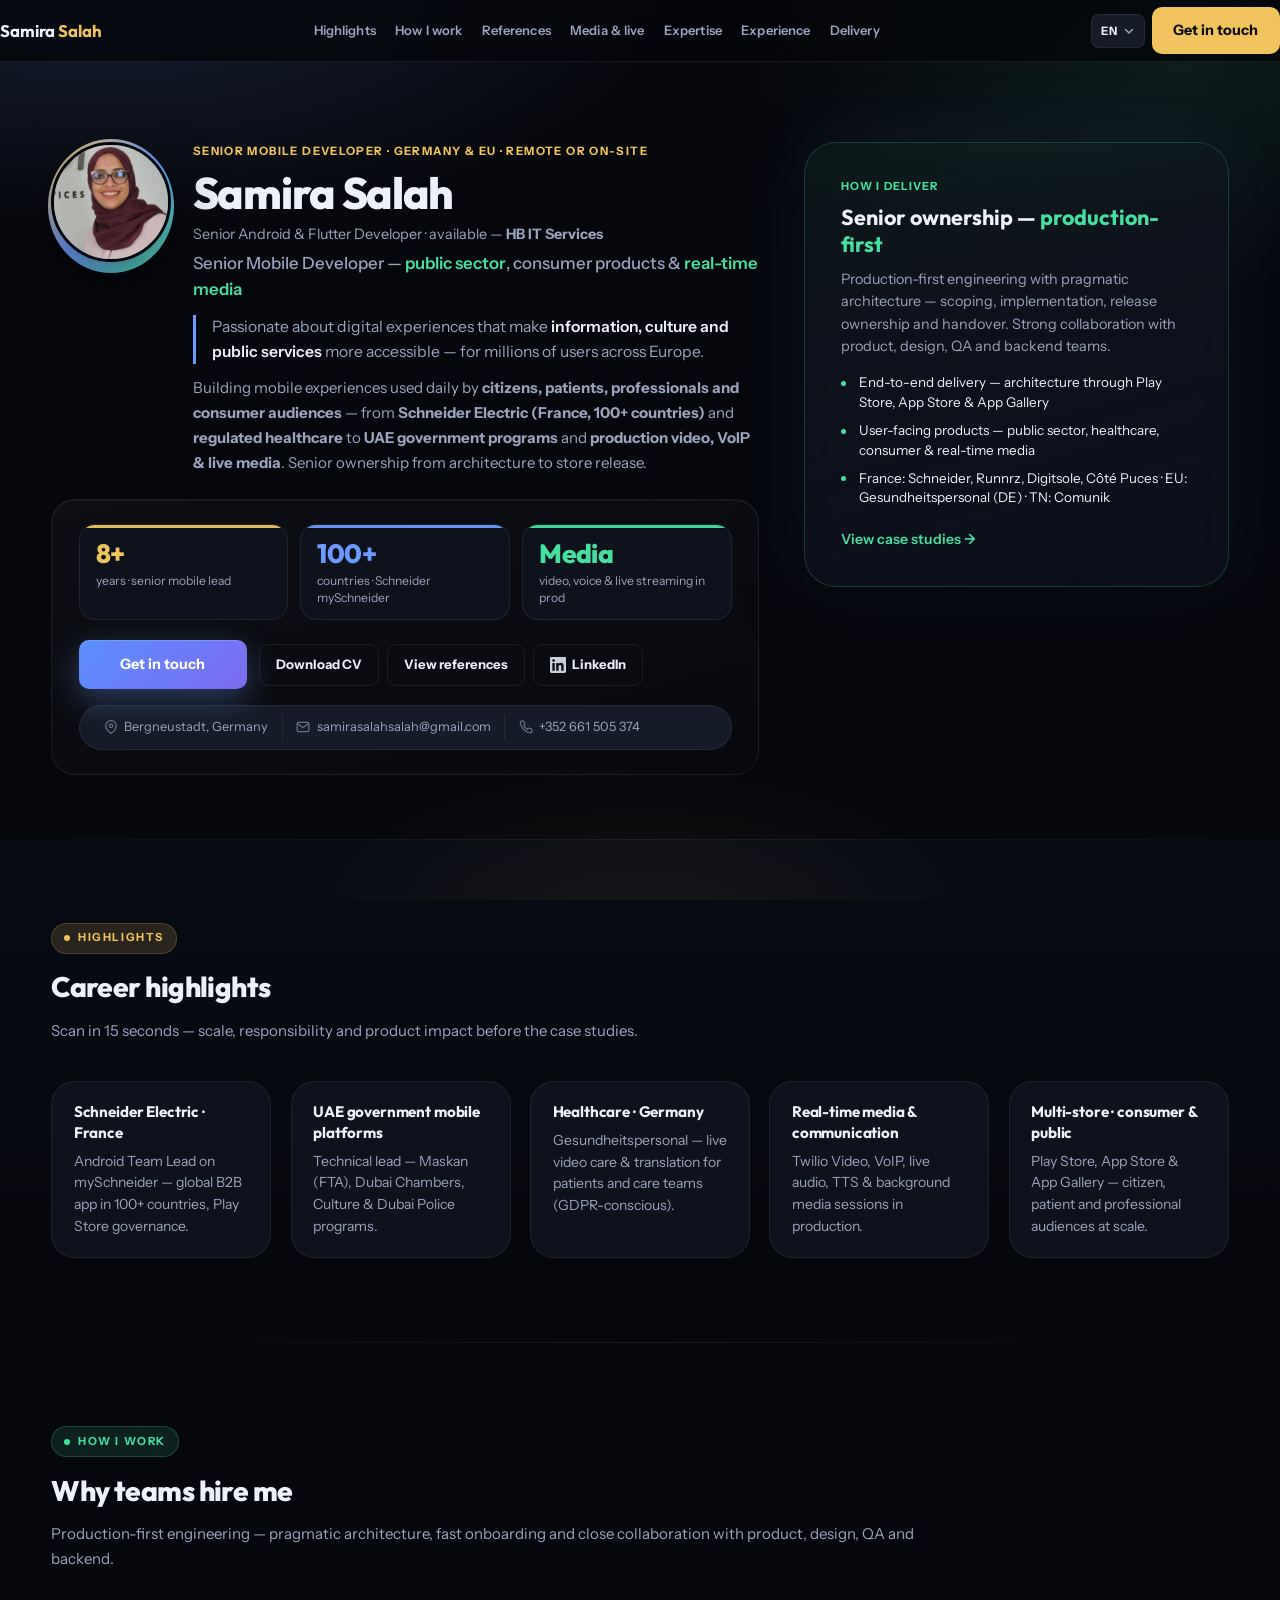
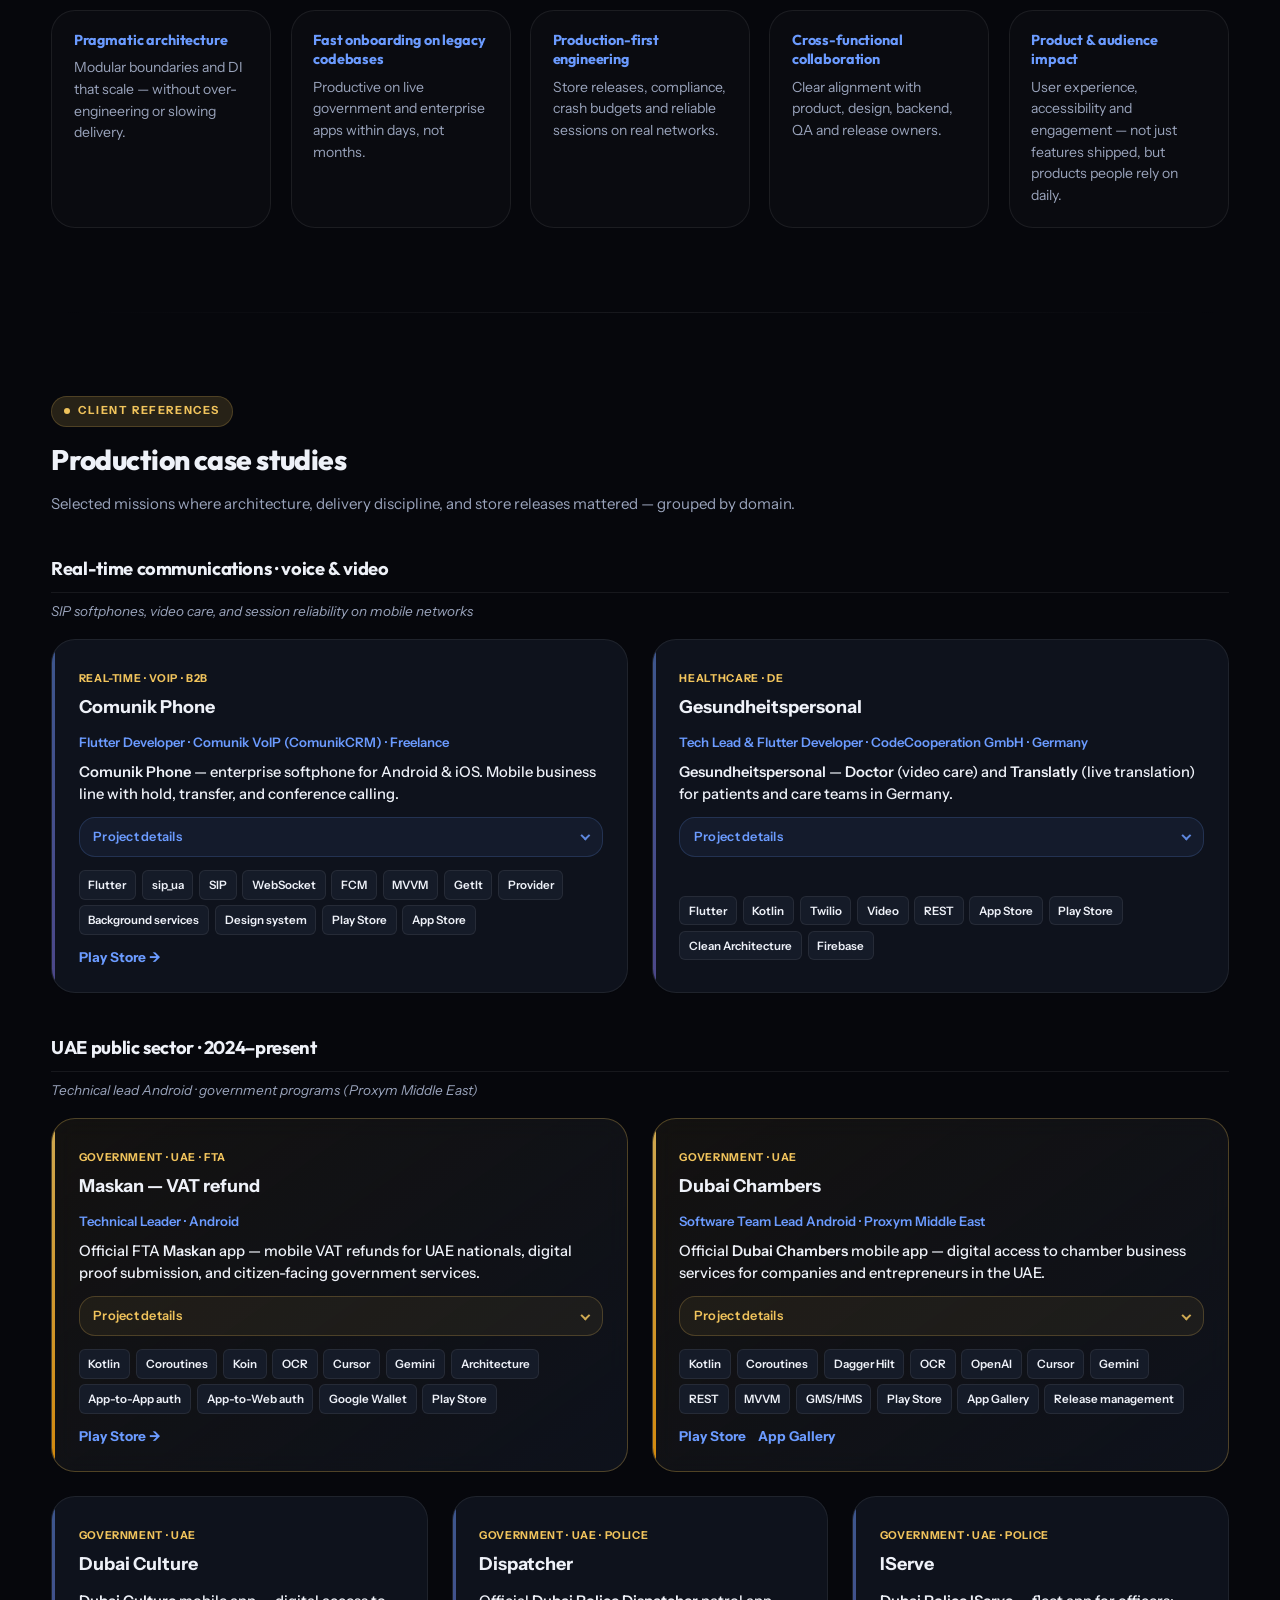
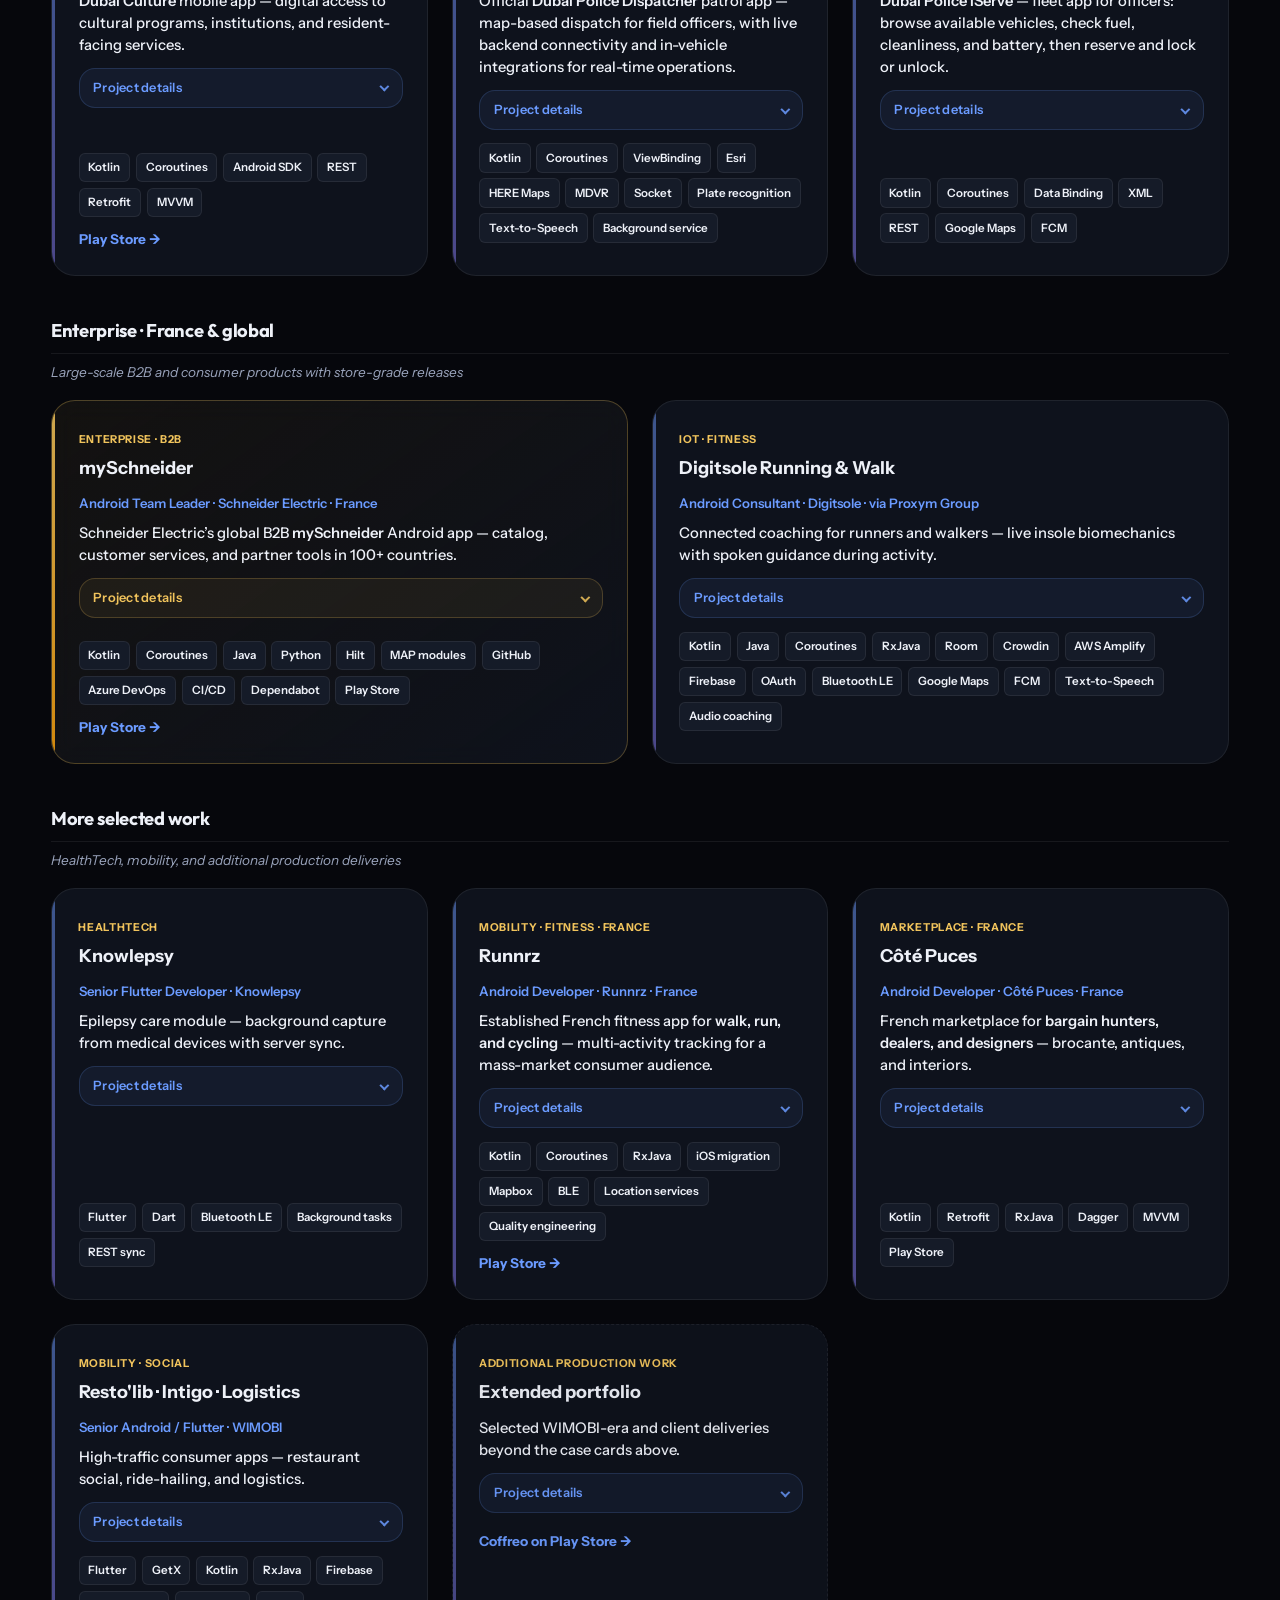
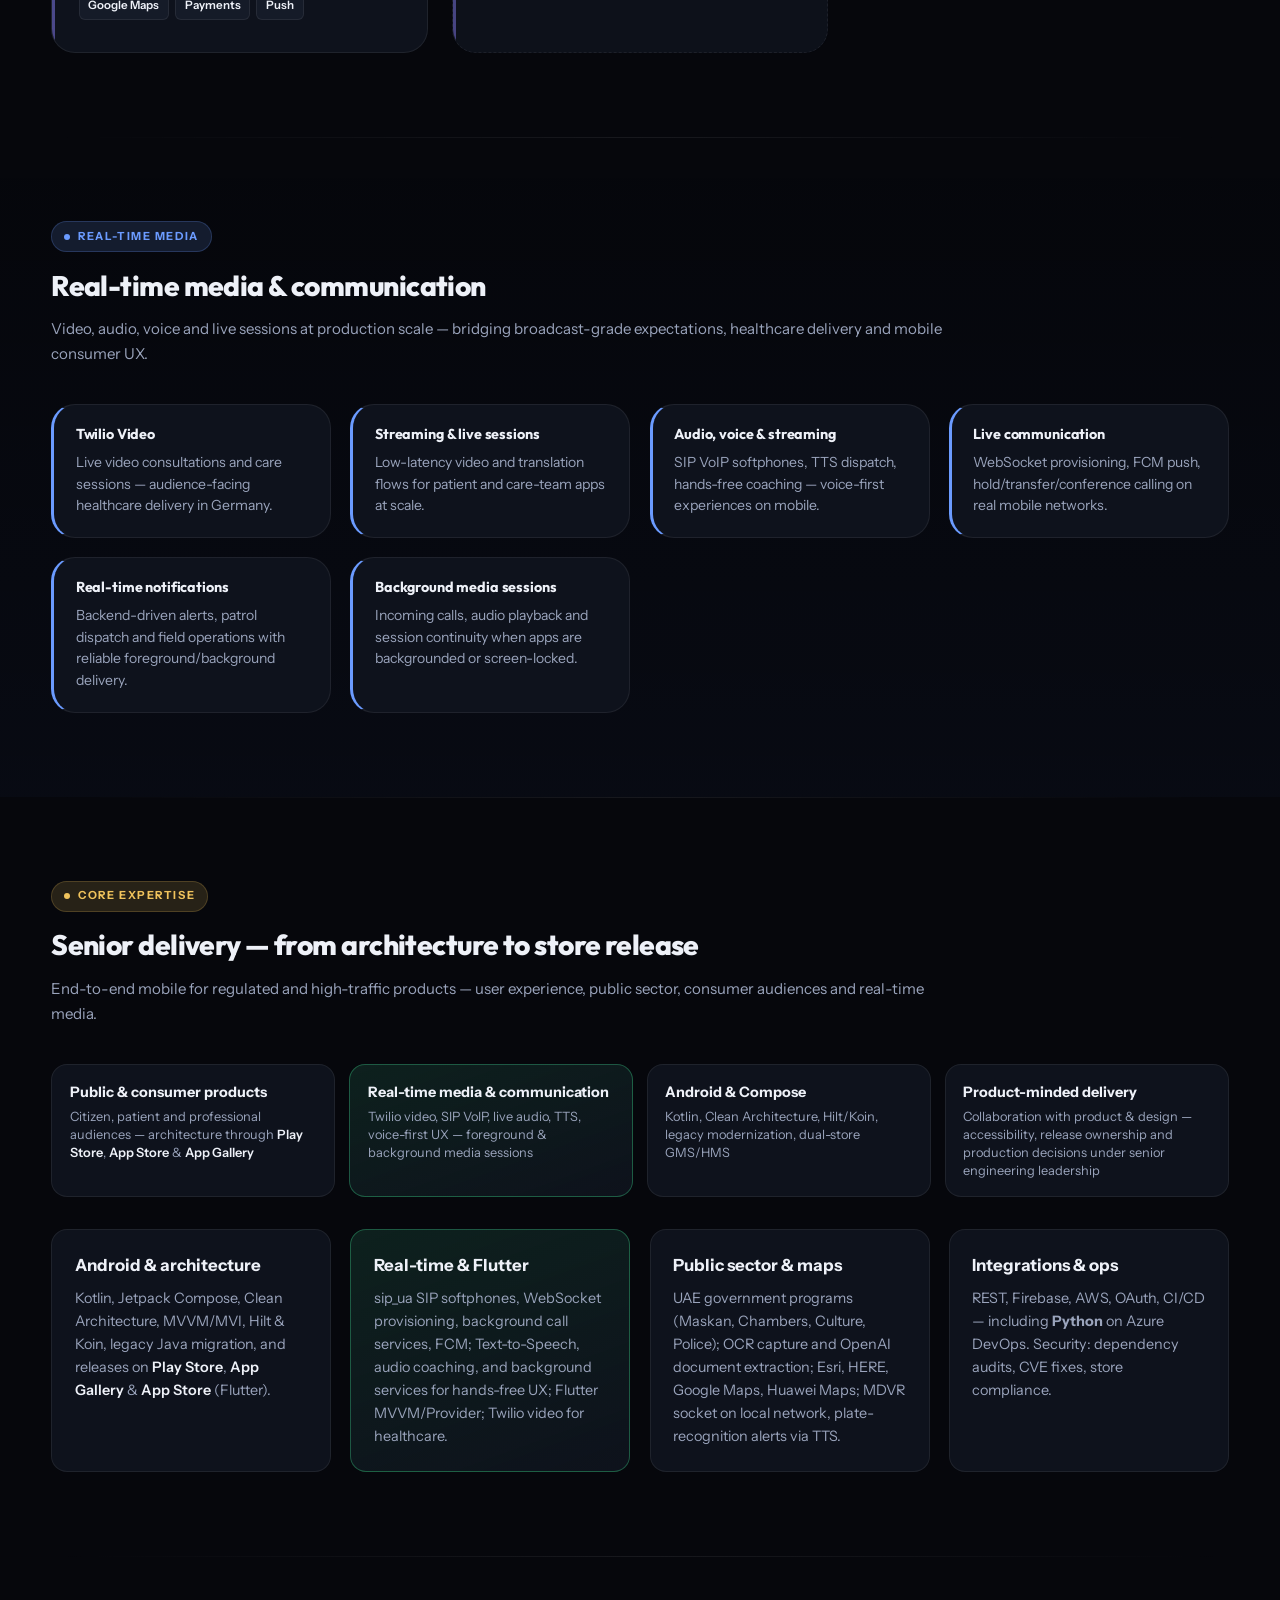
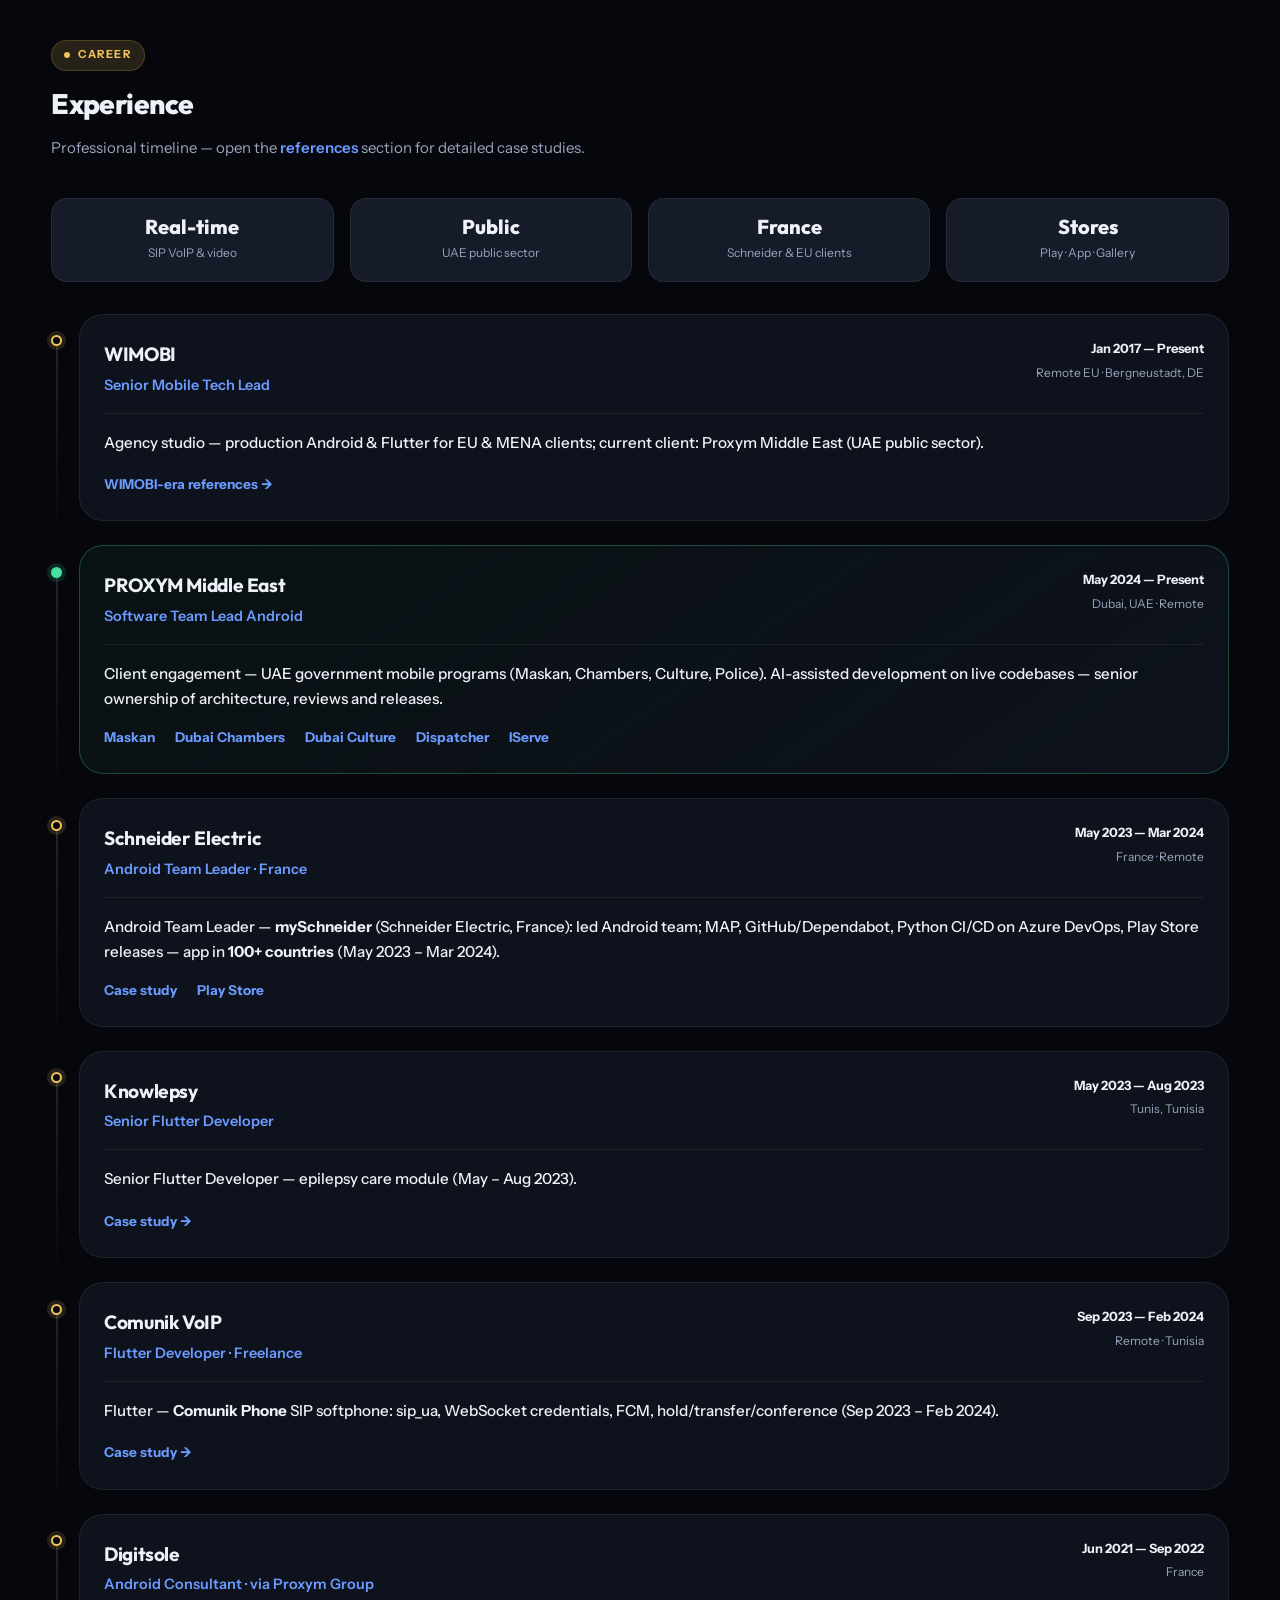
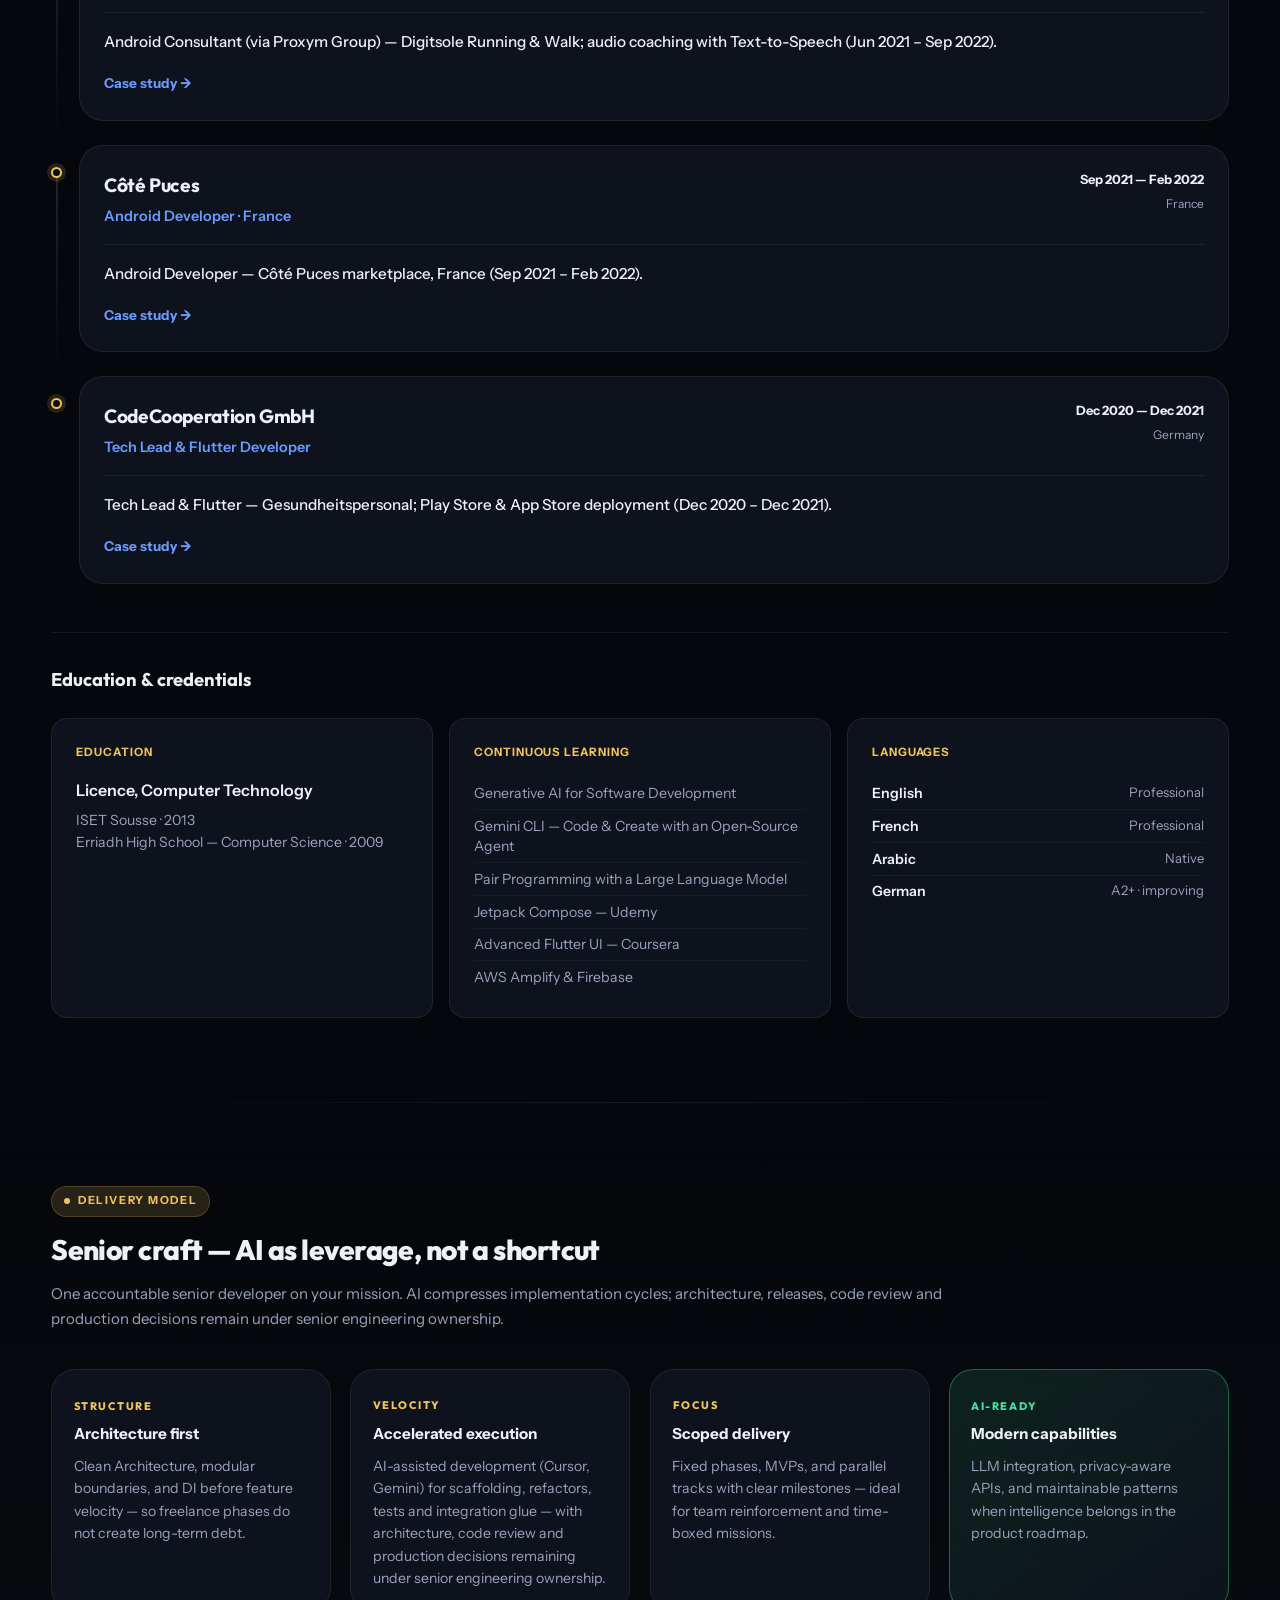
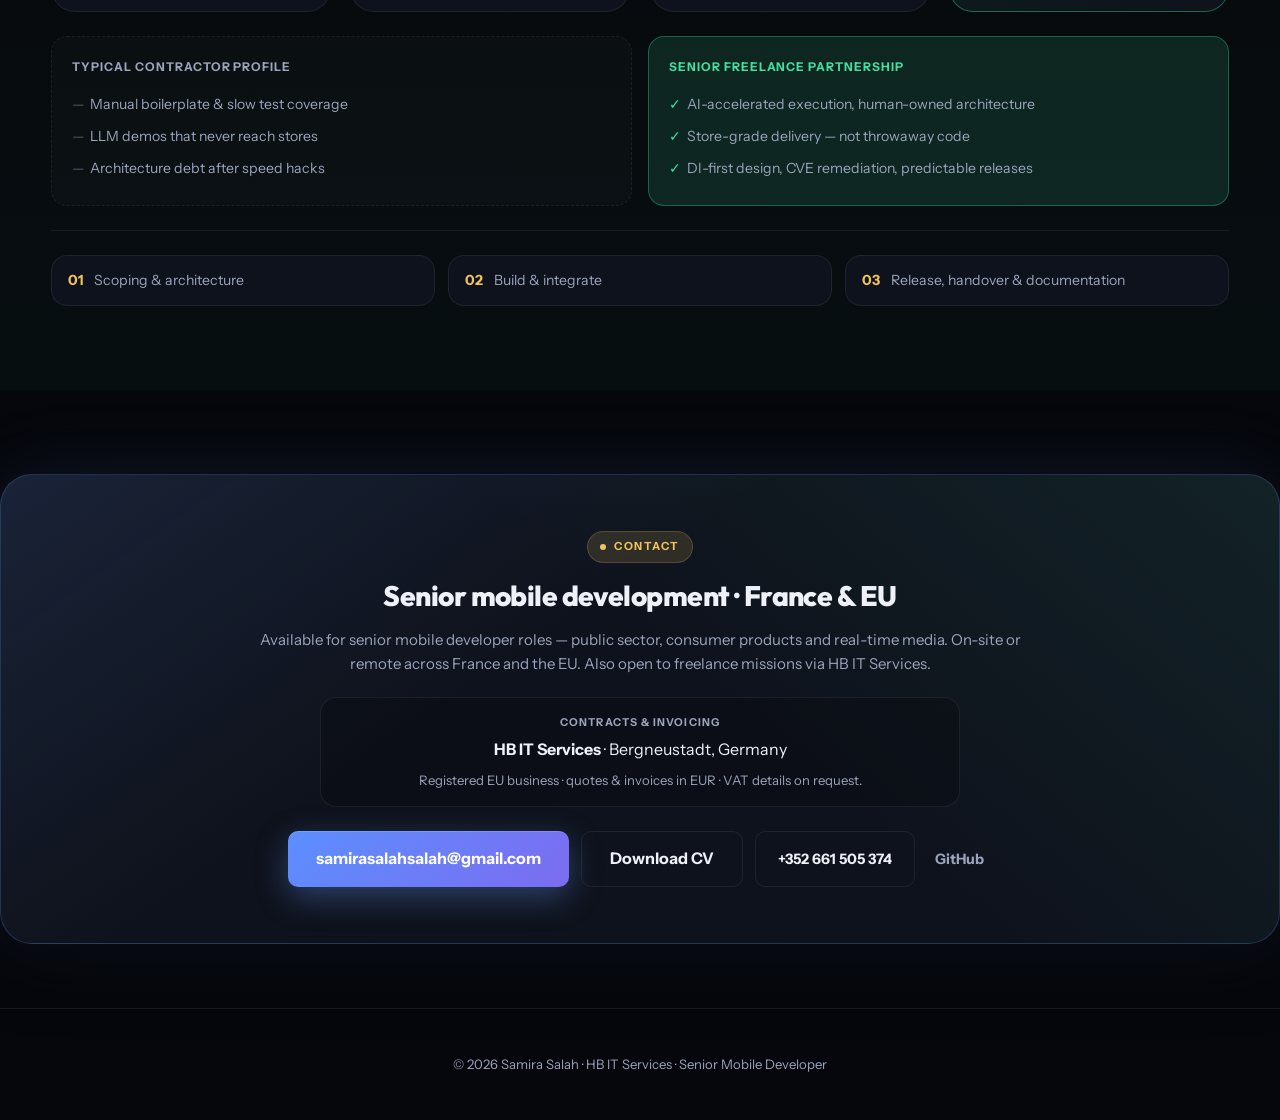
==== commit ed208c3a: "Expand layout to use full viewport width on large screens. Widen container gutters, relax text max-w" ====
--- a/index.html
+++ b/index.html
@@ -9,7 +9,7 @@
   <link rel="preconnect" href="https://fonts.googleapis.com">
   <link rel="preconnect" href="https://fonts.gstatic.com" crossorigin>
   <link href="https://fonts.googleapis.com/css2?family=Instrument+Sans:ital,wght@0,400;0,500;0,600;0,700;1,400&family=Outfit:wght@500;600;700;800&display=swap" rel="stylesheet">
-  <link rel="stylesheet" href="css/style.css?v=13">
+  <link rel="stylesheet" href="css/style.css?v=14">
   <link rel="canonical" href="https://samirasalah.github.io/">
   <link rel="alternate" hreflang="x-default" href="https://samirasalah.github.io/">
   <link rel="alternate" hreflang="en" href="https://samirasalah.github.io/">
--- a/css/style.css
+++ b/css/style.css
@@ -22,13 +22,15 @@
   --shadow: 0 24px 64px rgba(0, 0, 0, 0.45);
   --shadow-glow: 0 0 80px rgba(107, 155, 255, 0.12);
   --ease: cubic-bezier(0.22, 1, 0.36, 1);
+  --page-gutter: clamp(1.25rem, 4vw, 3.5rem);
+  --content-max: 1920px;
+  --content: min(var(--content-max), 100%);
   --space-1: 0.5rem;
   --space-2: 1rem;
   --space-3: 1.5rem;
   --space-4: 2rem;
   --space-5: 3rem;
   --space-6: 4.5rem;
-  --content: min(1160px, 92vw);
   --leading: 1.65;
   --leading-tight: 1.25;
 }
@@ -110,7 +112,7 @@
   left: 50%;
   top: 0;
   transform: translateX(-50%);
-  width: var(--content);
+  width: min(var(--content-max), calc(100% - var(--page-gutter) * 2));
   height: 1px;
   background: linear-gradient(90deg, transparent, var(--border-strong), transparent);
   opacity: 0.6;
@@ -132,7 +134,9 @@
 
 .container {
   width: var(--content);
+  max-width: none;
   margin: 0 auto;
+  padding-inline: var(--page-gutter);
 }
 
 :focus-visible {
@@ -465,9 +469,22 @@
 
 .hero-grid {
   display: grid;
-  grid-template-columns: 1.1fr 0.9fr;
-  gap: 2.5rem;
+  grid-template-columns: minmax(0, 1.25fr) minmax(0, 0.75fr);
+  gap: clamp(2rem, 3.5vw, 4rem);
   align-items: start;
+}
+
+@media (min-width: 1400px) {
+  .hero-grid {
+    grid-template-columns: minmax(0, 1.35fr) minmax(0, 0.65fr);
+    gap: 4.5rem;
+  }
+
+  .hero-photo img,
+  .hero-photo-fallback {
+    width: 136px;
+    height: 136px;
+  }
 }
 
 @media (max-width: 960px) {
@@ -569,11 +586,11 @@
 }
 
 .hero-title {
-  font-size: 1.1rem;
+  font-size: clamp(1.05rem, 1.2vw, 1.2rem);
   color: var(--text-muted);
   margin: 0 0 0.85rem;
   font-weight: 500;
-  max-width: 38rem;
+  max-width: none;
   line-height: 1.5;
 }
 
@@ -586,10 +603,10 @@
   margin: 0.85rem 0 0;
   padding-left: 1rem;
   border-left: 3px solid var(--accent);
-  font-size: 1.02rem;
+  font-size: clamp(0.98rem, 1.05vw, 1.08rem);
   line-height: 1.55;
   color: var(--text-muted);
-  max-width: 38rem;
+  max-width: none;
 }
 
 .hero-mission strong {
@@ -599,9 +616,9 @@
 
 .hero-lead {
   margin: 0.75rem 0 0;
-  font-size: 0.98rem;
-  color: var(--text-muted);
-  max-width: 38rem;
+  font-size: clamp(0.94rem, 1vw, 1.02rem);
+  color: var(--text-muted);
+  max-width: none;
   line-height: 1.65;
 }
 
@@ -937,8 +954,8 @@
 .section-intro {
   margin: 0;
   color: var(--text-muted);
-  max-width: 40rem;
-  font-size: 0.98rem;
+  max-width: min(56rem, 100%);
+  font-size: clamp(0.94rem, 1vw, 1.02rem);
   line-height: 1.65;
 }
 
@@ -1027,12 +1044,12 @@
   font-size: 0.9rem;
 }
 
-/* 5-card grids: 3 + 2 centered row */
+/* 5-card grids: full-width row on large screens */
 .achievements-grid,
 .why-grid {
   display: grid;
   grid-template-columns: repeat(6, 1fr);
-  gap: 1rem;
+  gap: clamp(0.85rem, 1.5vw, 1.25rem);
 }
 
 .why-grid {
@@ -1041,19 +1058,33 @@
   list-style: none;
 }
 
-.achievements-grid > *,
-.why-grid > * {
-  grid-column: span 2;
-}
-
-.achievements-grid > *:nth-child(4),
-.why-grid > *:nth-child(4) {
-  grid-column: 2 / span 2;
-}
-
-.achievements-grid > *:nth-child(5),
-.why-grid > *:nth-child(5) {
-  grid-column: 4 / span 2;
+@media (min-width: 901px) and (max-width: 1099px) {
+  .achievements-grid > *,
+  .why-grid > * {
+    grid-column: span 2;
+  }
+
+  .achievements-grid > *:nth-child(4),
+  .why-grid > *:nth-child(4) {
+    grid-column: 2 / span 2;
+  }
+
+  .achievements-grid > *:nth-child(5),
+  .why-grid > *:nth-child(5) {
+    grid-column: 4 / span 2;
+  }
+}
+
+@media (min-width: 1100px) {
+  .achievements-grid,
+  .why-grid {
+    grid-template-columns: repeat(5, minmax(0, 1fr));
+  }
+
+  .achievements-grid > *,
+  .why-grid > * {
+    grid-column: auto;
+  }
 }
 
 .section-media {
@@ -1062,8 +1093,8 @@
 
 .media-grid {
   display: grid;
-  grid-template-columns: repeat(3, 1fr);
-  gap: 1rem;
+  grid-template-columns: repeat(auto-fit, minmax(min(100%, 280px), 1fr));
+  gap: clamp(0.85rem, 1.5vw, 1.25rem);
 }
 
 @media (max-width: 900px) {
@@ -1103,8 +1134,8 @@
 
 .ai-metrics {
   display: grid;
-  grid-template-columns: repeat(auto-fit, minmax(220px, 1fr));
-  gap: 1rem;
+  grid-template-columns: repeat(auto-fit, minmax(min(100%, 240px), 1fr));
+  gap: clamp(0.85rem, 1.5vw, 1.25rem);
 }
 
 .metric-card {
@@ -1231,17 +1262,16 @@
 }
 
 .process-strip {
-  display: flex;
-  flex-wrap: wrap;
-  gap: 0.75rem;
+  display: grid;
+  grid-template-columns: repeat(auto-fit, minmax(min(100%, 180px), 1fr));
+  gap: clamp(0.65rem, 1.2vw, 0.85rem);
   margin-top: 1.5rem;
   padding-top: 1.5rem;
   border-top: 1px solid var(--border);
 }
 
 .process-step {
-  flex: 1;
-  min-width: 180px;
+  min-width: 0;
   padding: 0.85rem 1rem;
   background: var(--bg-card);
   border-radius: var(--radius);
@@ -1258,8 +1288,8 @@
 /* Expertise */
 .expertise-grid {
   display: grid;
-  grid-template-columns: repeat(auto-fit, minmax(240px, 1fr));
-  gap: 1rem;
+  grid-template-columns: repeat(auto-fit, minmax(min(100%, 240px), 1fr));
+  gap: clamp(0.85rem, 1.5vw, 1.25rem);
 }
 
 .expertise-card {
@@ -1293,8 +1323,8 @@
 
 .services-row {
   display: grid;
-  grid-template-columns: repeat(auto-fit, minmax(200px, 1fr));
-  gap: 0.75rem;
+  grid-template-columns: repeat(auto-fit, minmax(min(100%, 200px), 1fr));
+  gap: clamp(0.65rem, 1.2vw, 0.85rem);
   margin-bottom: 2rem;
 }
 
@@ -1353,17 +1383,17 @@
 /* Work / projects */
 .work-grid {
   display: grid;
-  grid-template-columns: repeat(auto-fill, minmax(300px, 1fr));
-  gap: var(--space-3);
+  grid-template-columns: repeat(auto-fill, minmax(min(100%, 320px), 1fr));
+  gap: clamp(1.25rem, 2vw, var(--space-3));
 }
 
 .work-grid--solo {
   grid-template-columns: 1fr;
-  max-width: 44rem;
+  max-width: none;
 }
 
 .work-grid--featured {
-  grid-template-columns: repeat(auto-fit, minmax(320px, 1fr));
+  grid-template-columns: repeat(auto-fit, minmax(min(100%, 340px), 1fr));
   margin-bottom: var(--space-3);
   align-items: stretch;
 }
@@ -1955,8 +1985,8 @@
 
 .credentials-grid {
   display: grid;
-  grid-template-columns: repeat(auto-fit, minmax(260px, 1fr));
-  gap: var(--space-2);
+  grid-template-columns: repeat(auto-fit, minmax(min(100%, 240px), 1fr));
+  gap: clamp(0.85rem, 1.5vw, var(--space-2));
 }
 
 .credential-card {
@@ -2062,21 +2092,18 @@
 }
 
 .contact-box .section-intro {
-  max-width: 36rem;
+  max-width: min(48rem, 100%);
+  margin-left: auto;
+  margin-right: auto;
 }
 
 .contact-box .contact-business {
   margin-top: 1.25rem;
 }
 
-.contact-box .section-intro {
-  margin-left: auto;
-  margin-right: auto;
-}
-
 .contact-business {
   margin: 1.5rem auto 0;
-  max-width: 32rem;
+  max-width: min(40rem, 100%);
   padding: 1rem 1.25rem;
   background: rgba(0, 0, 0, 0.2);
   border: 1px solid var(--border);
@@ -2417,6 +2444,32 @@
   }
 }
 
+@media (min-width: 1280px) {
+  section {
+    padding: 5.25rem 0;
+  }
+
+  .section-head {
+    margin-bottom: 2.35rem;
+  }
+
+  .section-title {
+    font-size: clamp(1.65rem, 2.2vw, 2.15rem);
+  }
+
+  .hero-panel {
+    padding: 2.15rem 2.25rem;
+  }
+
+  .hero-foot {
+    padding: 1.5rem 1.65rem;
+  }
+
+  .contact-box {
+    padding: 3.5rem clamp(2rem, 4vw, 4rem);
+  }
+}
+
 @media (prefers-reduced-motion: reduce) {
   html.i18n-ready body {
     transition: none;
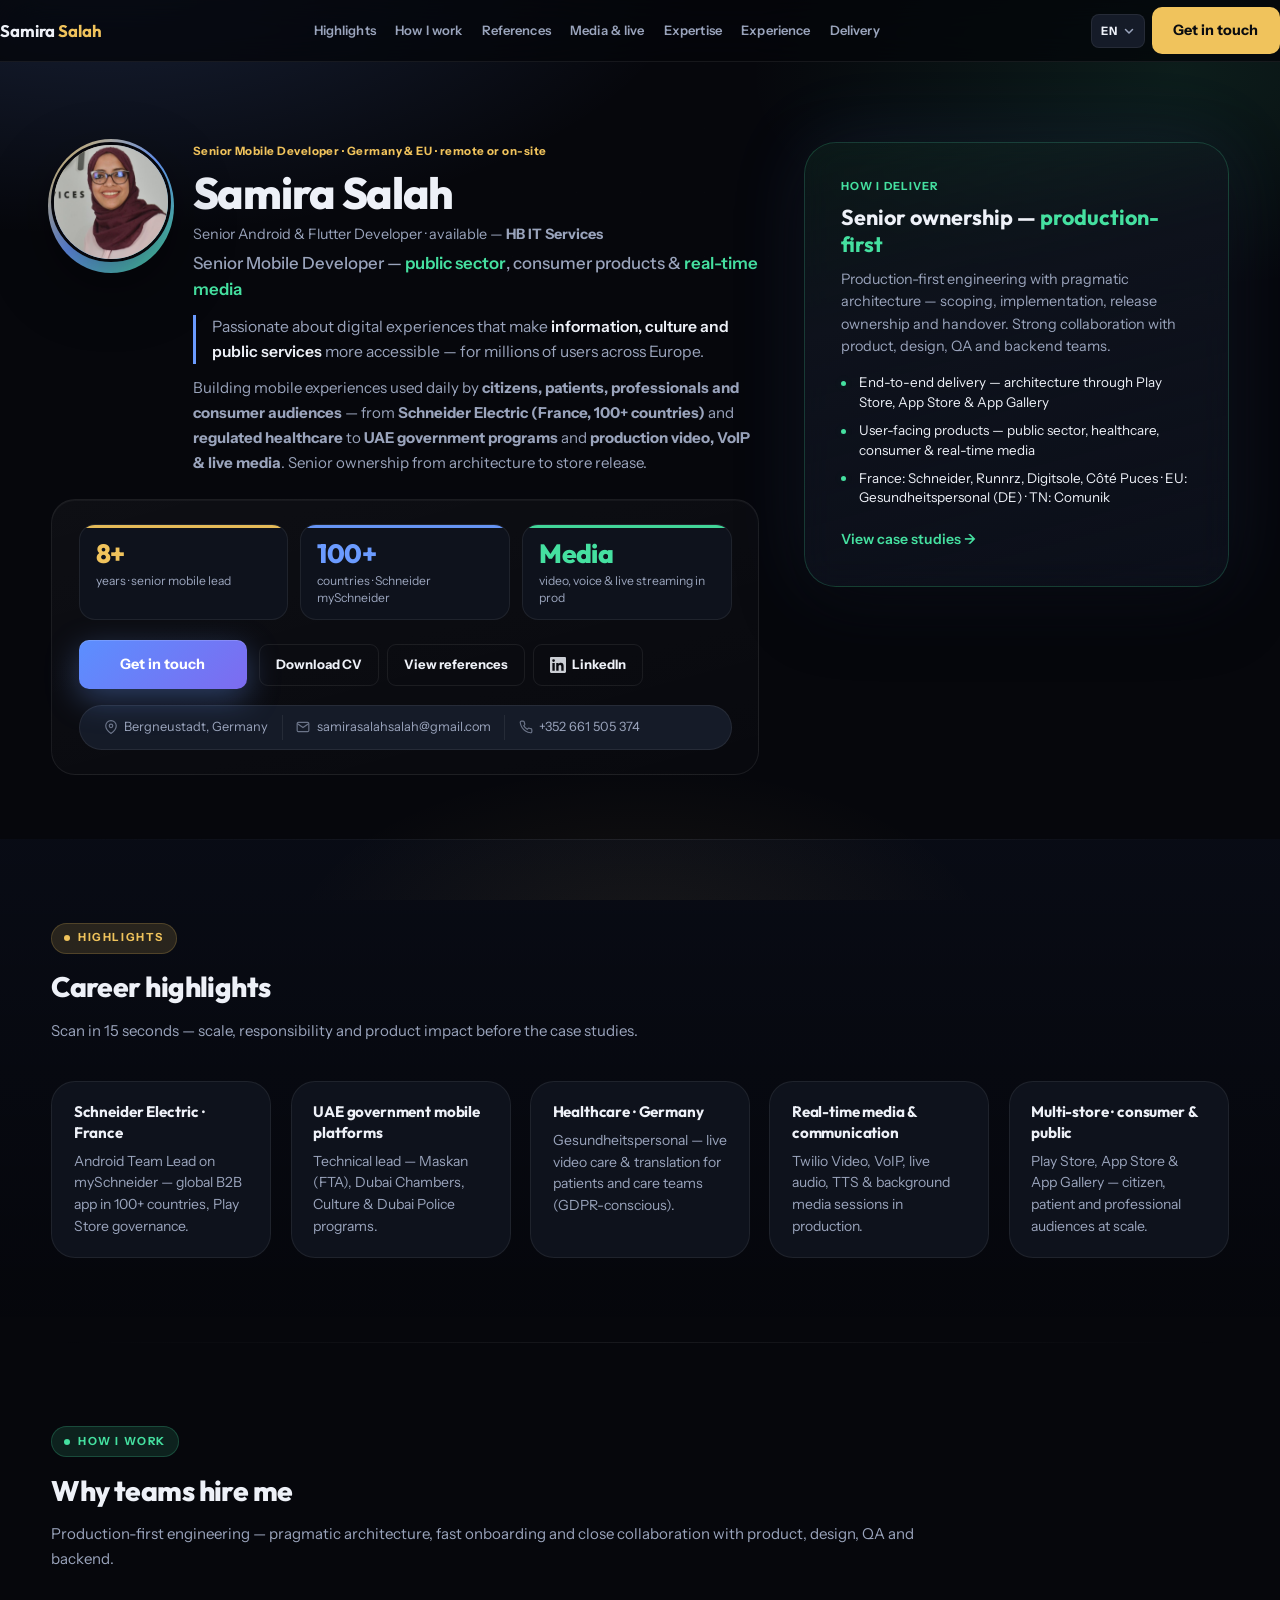
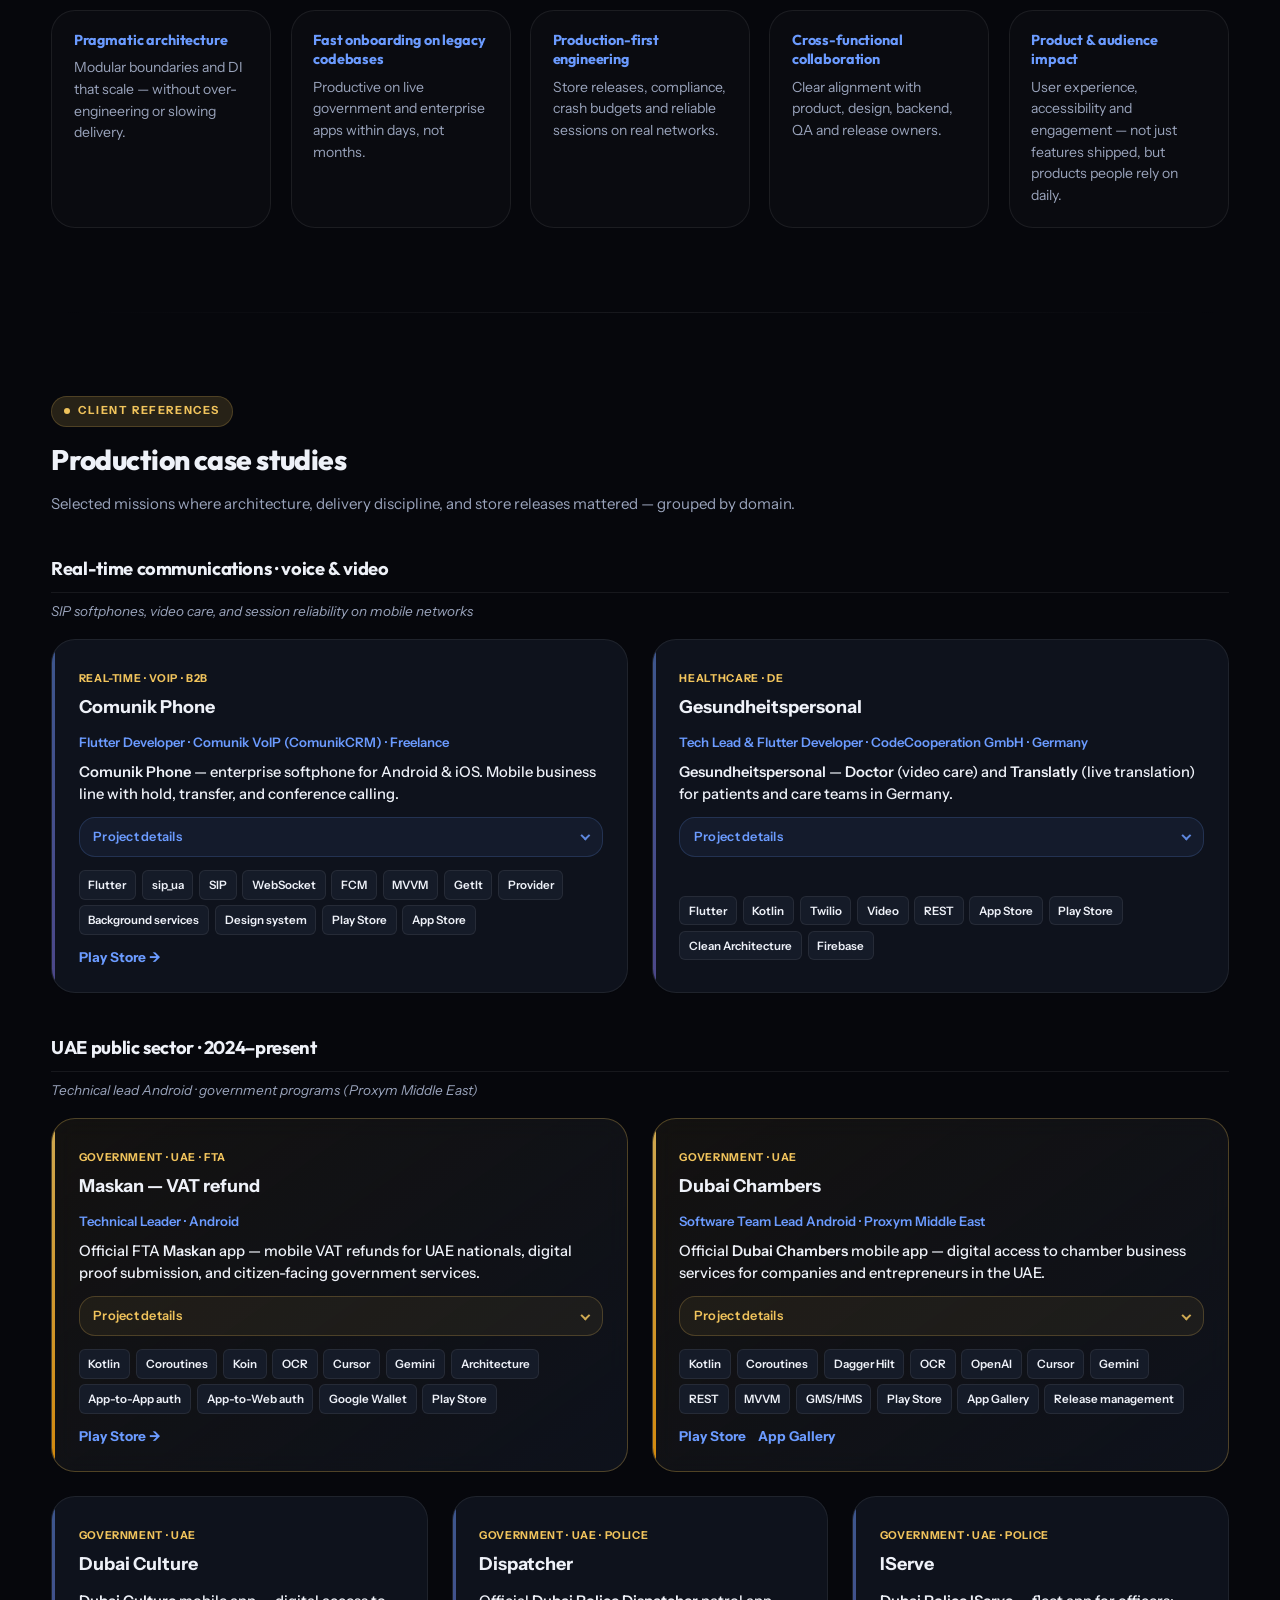
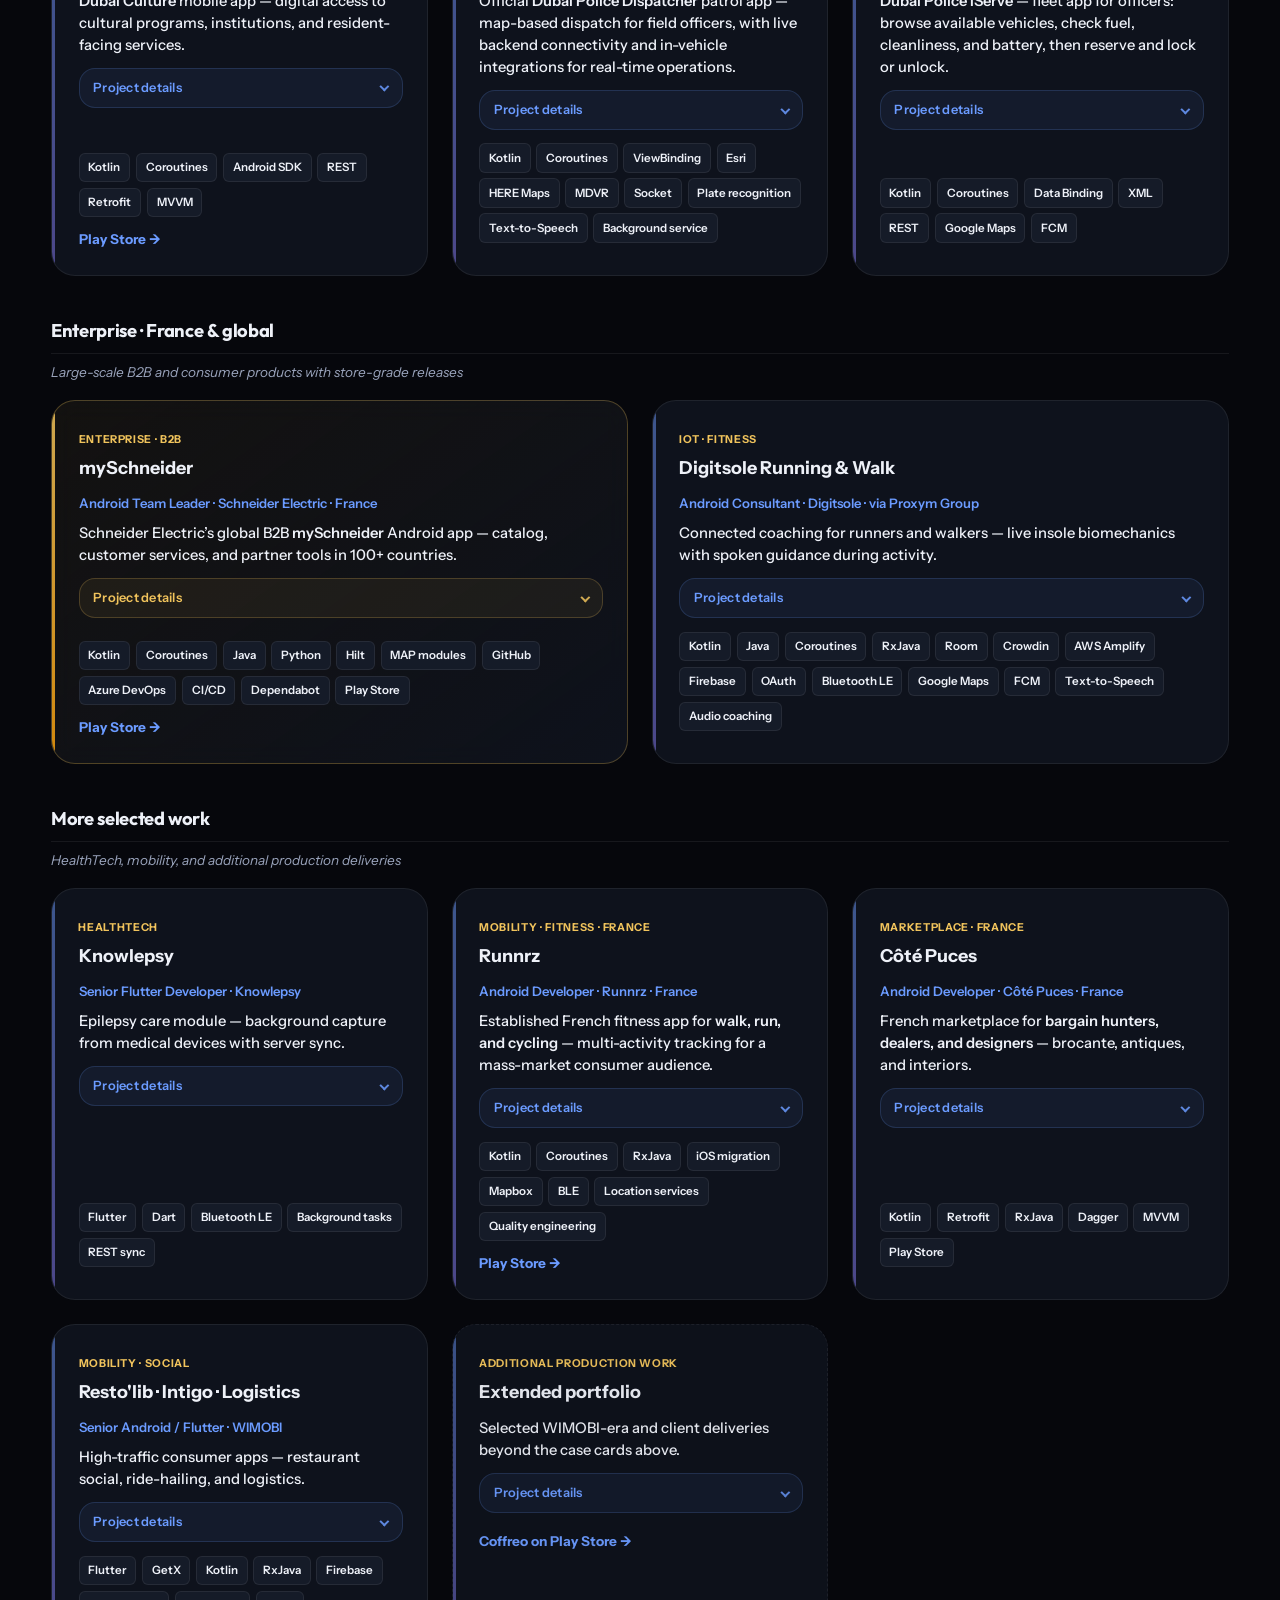
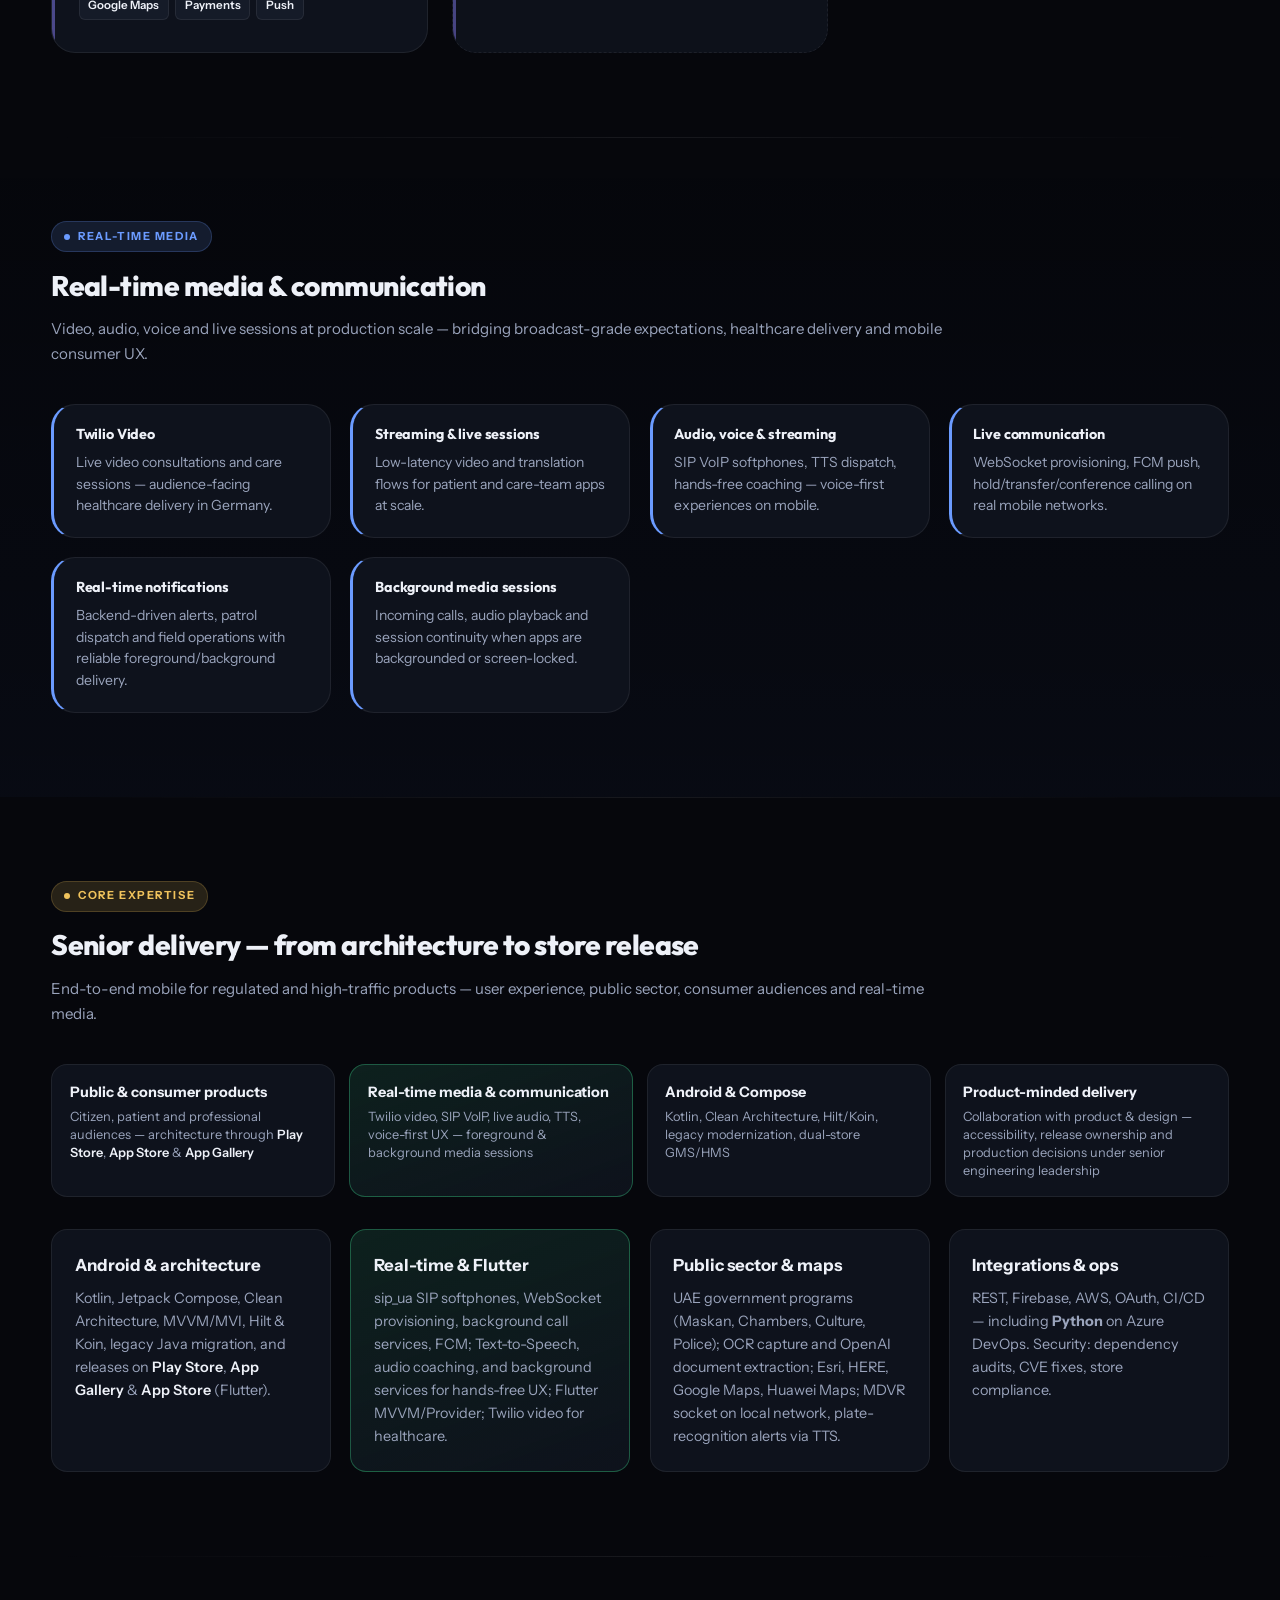
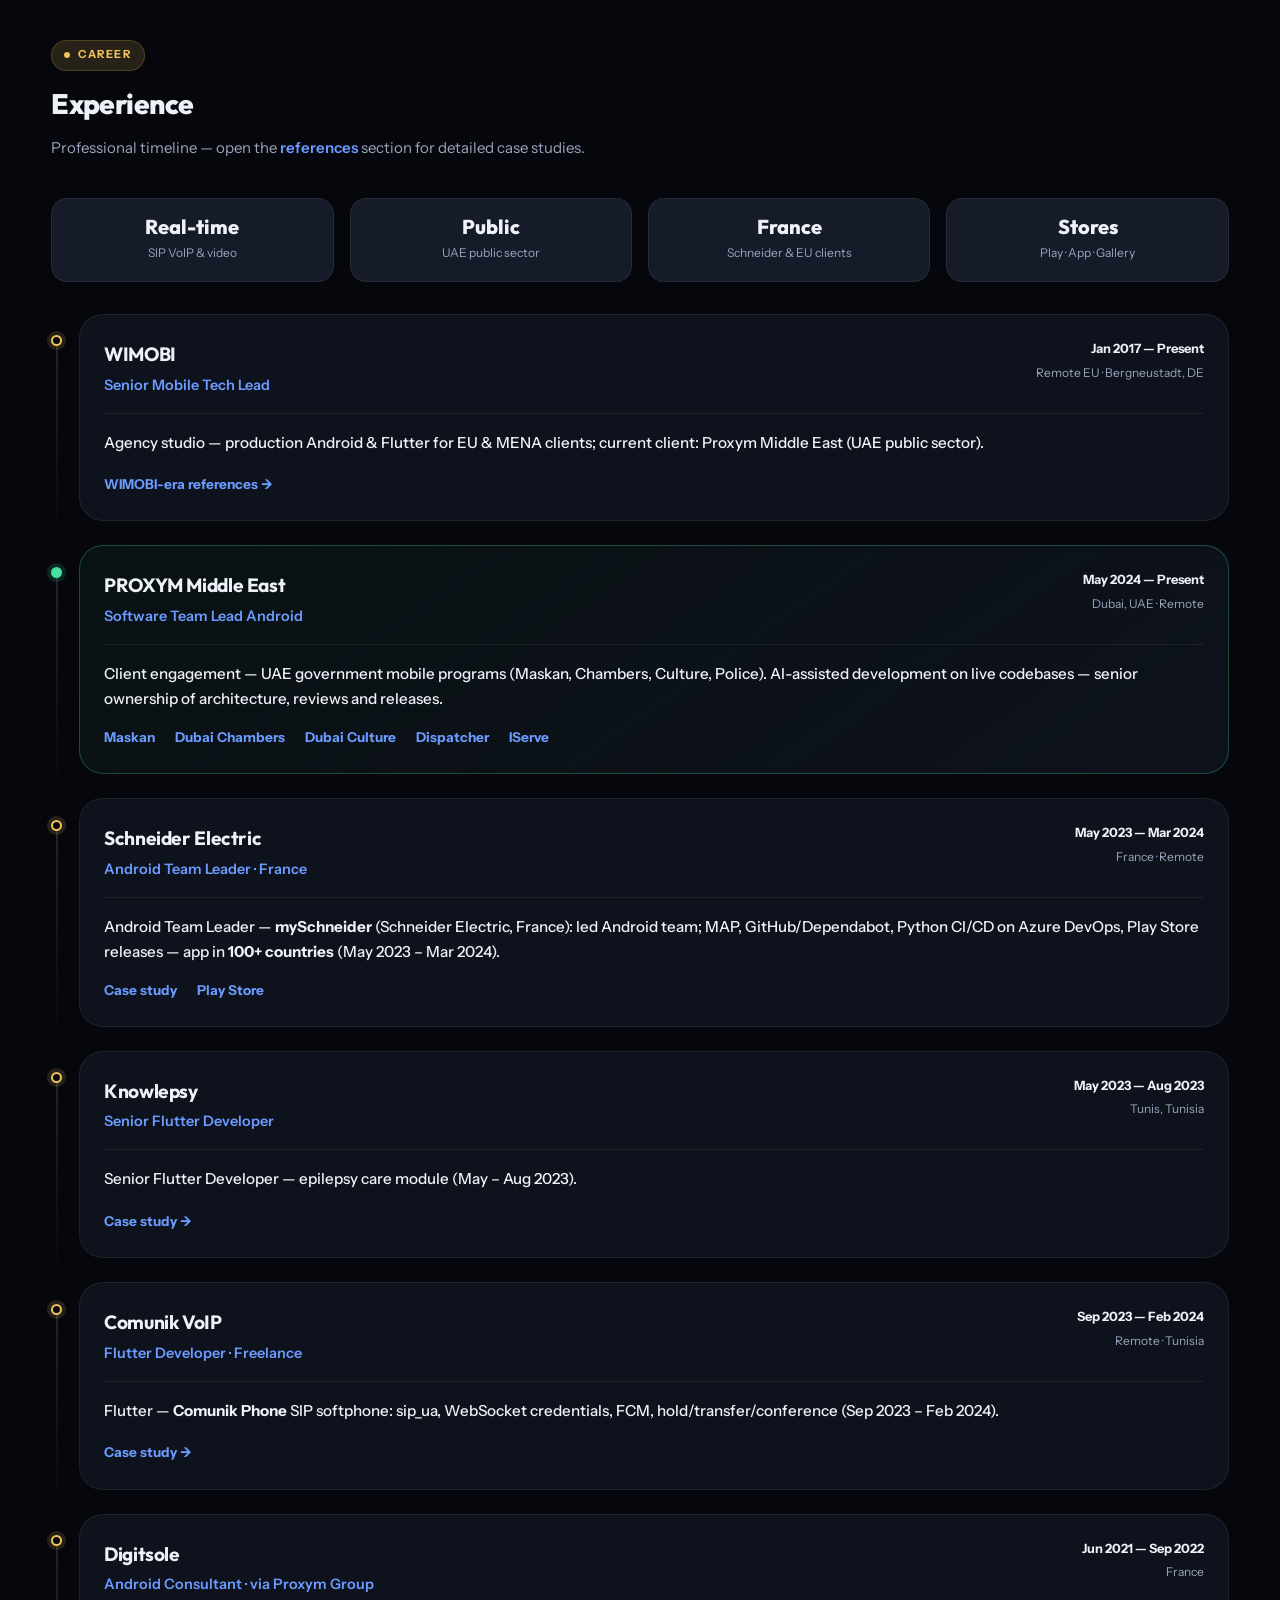
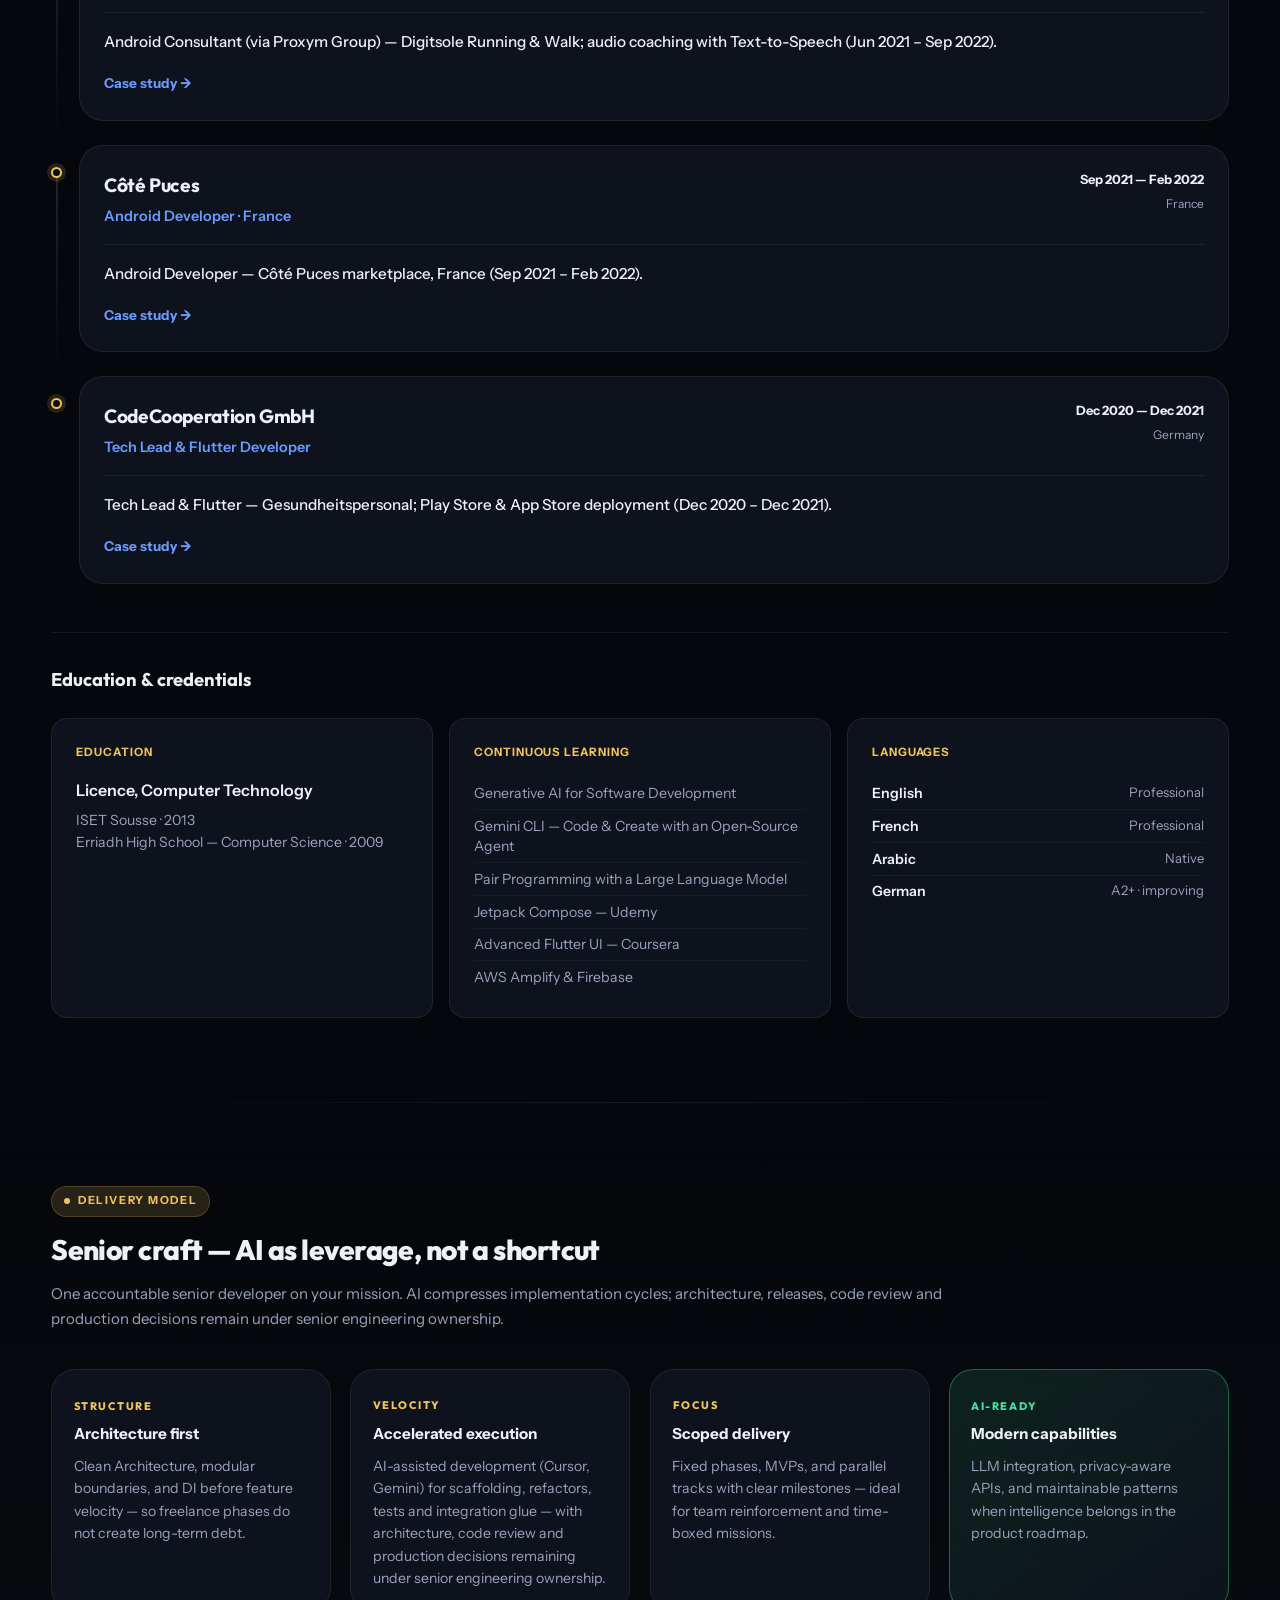
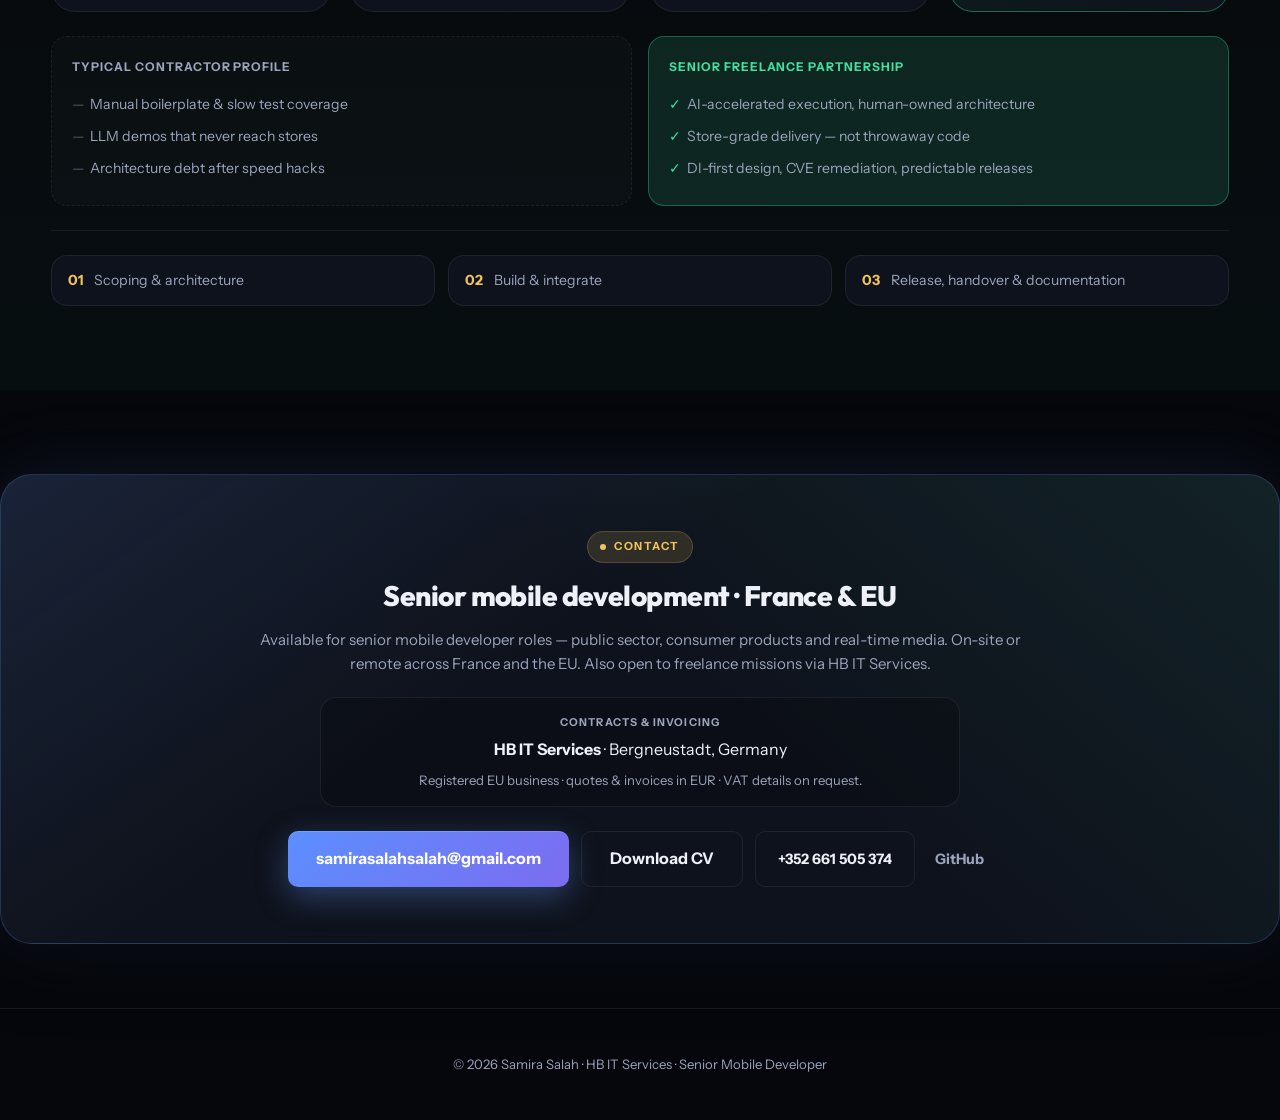
==== commit 454d9a36: "Fix French capitalization and replace English job-title loanwords. Use sentence case in FR copy, res" ====
--- a/index.html
+++ b/index.html
@@ -9,7 +9,7 @@
   <link rel="preconnect" href="https://fonts.googleapis.com">
   <link rel="preconnect" href="https://fonts.gstatic.com" crossorigin>
   <link href="https://fonts.googleapis.com/css2?family=Instrument+Sans:ital,wght@0,400;0,500;0,600;0,700;1,400&family=Outfit:wght@500;600;700;800&display=swap" rel="stylesheet">
-  <link rel="stylesheet" href="css/style.css?v=14">
+  <link rel="stylesheet" href="css/style.css?v=15">
   <link rel="canonical" href="https://samirasalah.github.io/">
   <link rel="alternate" hreflang="x-default" href="https://samirasalah.github.io/">
   <link rel="alternate" hreflang="en" href="https://samirasalah.github.io/">
@@ -943,9 +943,9 @@
     </div>
   </footer>
 
-  <script src="js/projects-i18n.js?v=12"></script>
-  <script src="assets/js/geo-location.js?v=12"></script>
-  <script src="js/i18n.js?v=13"></script>
+  <script src="js/projects-i18n.js?v=15"></script>
+  <script src="assets/js/geo-location.js?v=15"></script>
+  <script src="js/i18n.js?v=15"></script>
   <script>
     document.getElementById("year").textContent = new Date().getFullYear();
 
--- a/css/style.css
+++ b/css/style.css
@@ -564,8 +564,8 @@
 .eyebrow {
   font-size: 0.72rem;
   font-weight: 700;
-  letter-spacing: 0.12em;
-  text-transform: uppercase;
+  letter-spacing: 0.04em;
+  text-transform: none;
   color: var(--gold);
   margin: 0 0 0.5rem;
 }
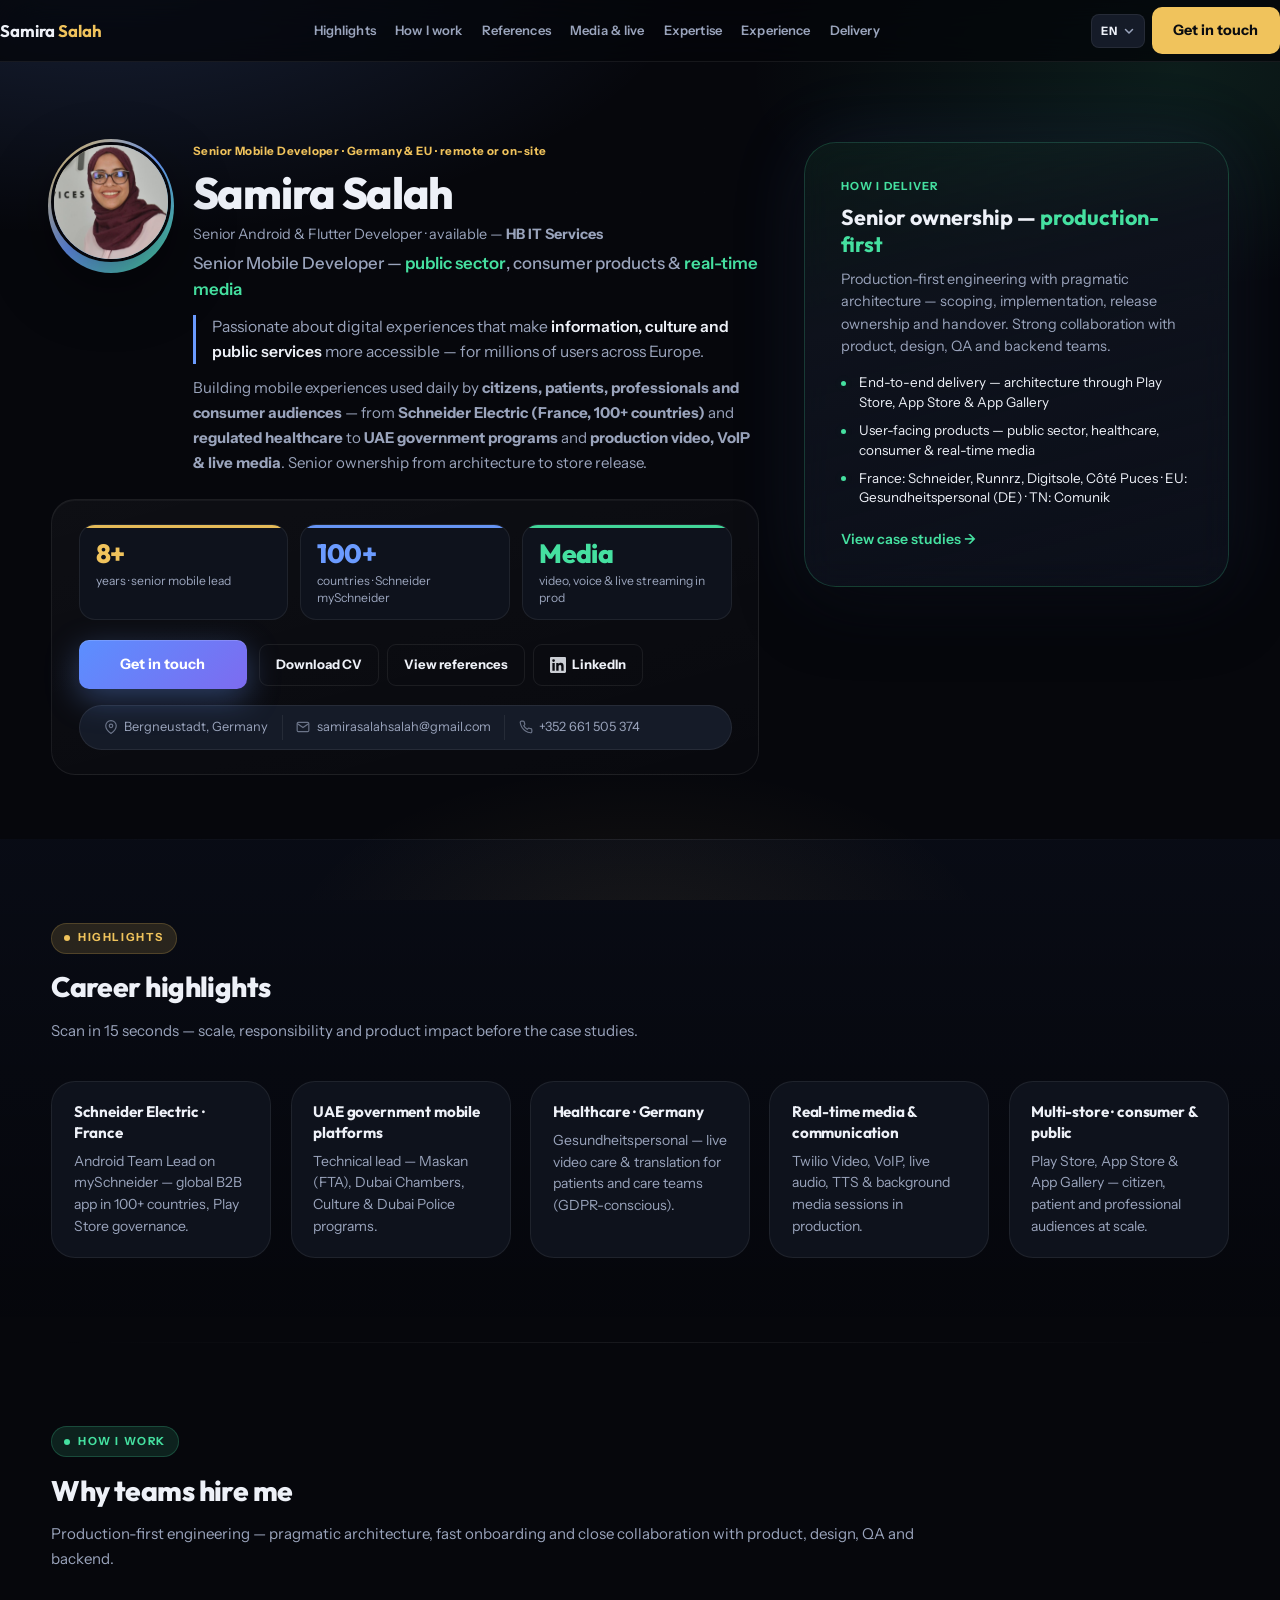
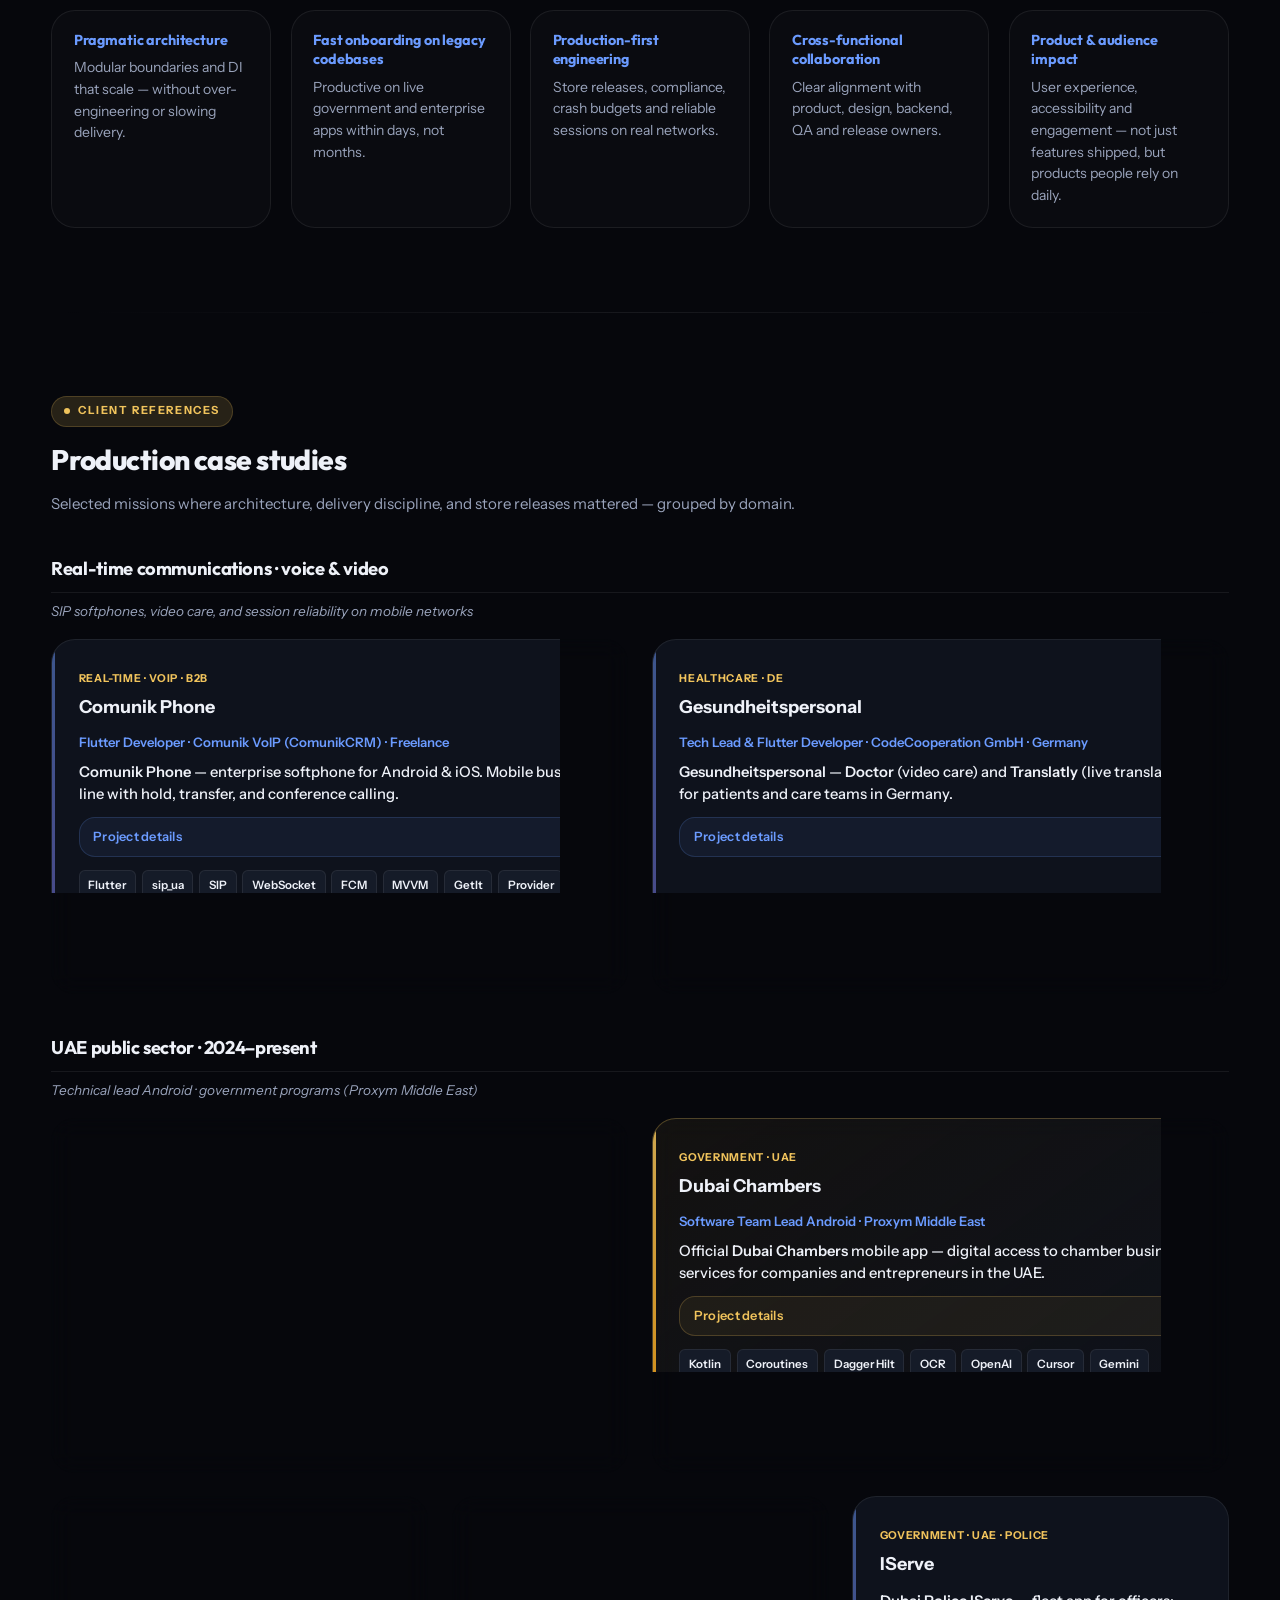
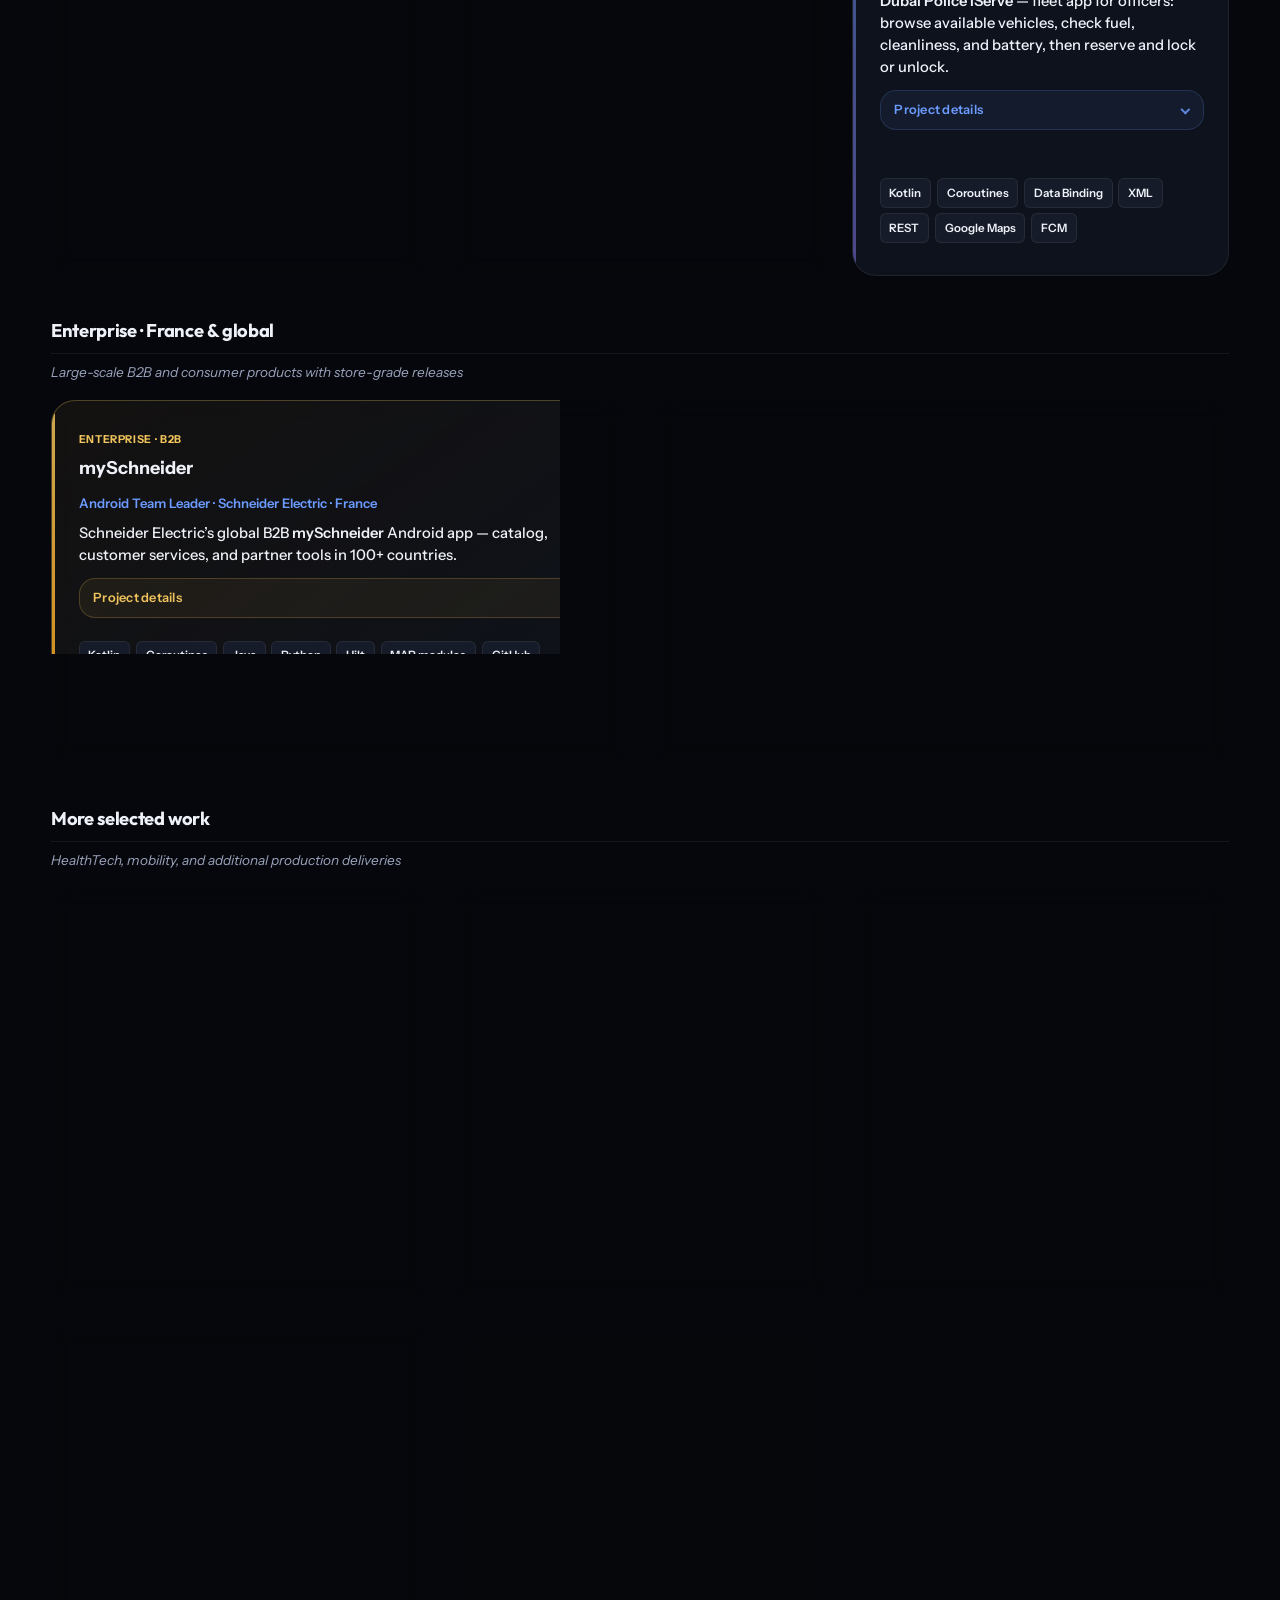
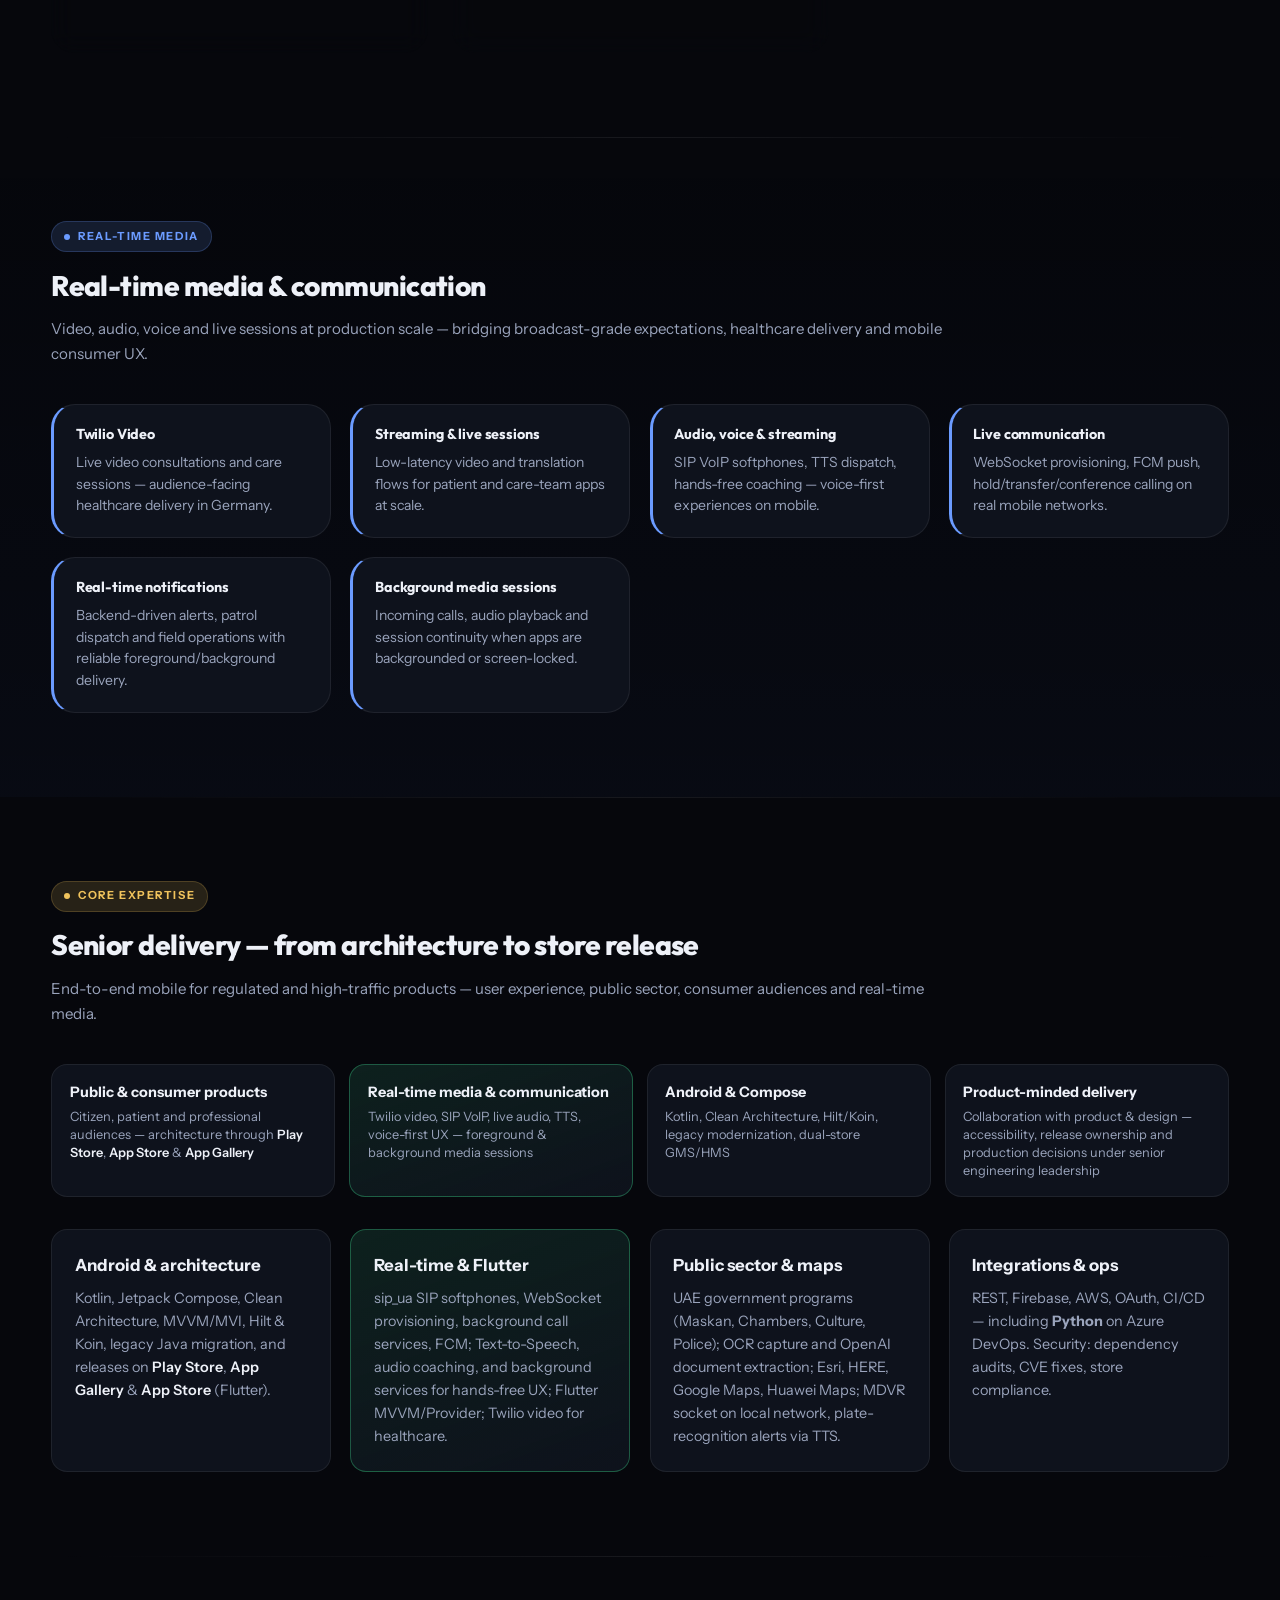
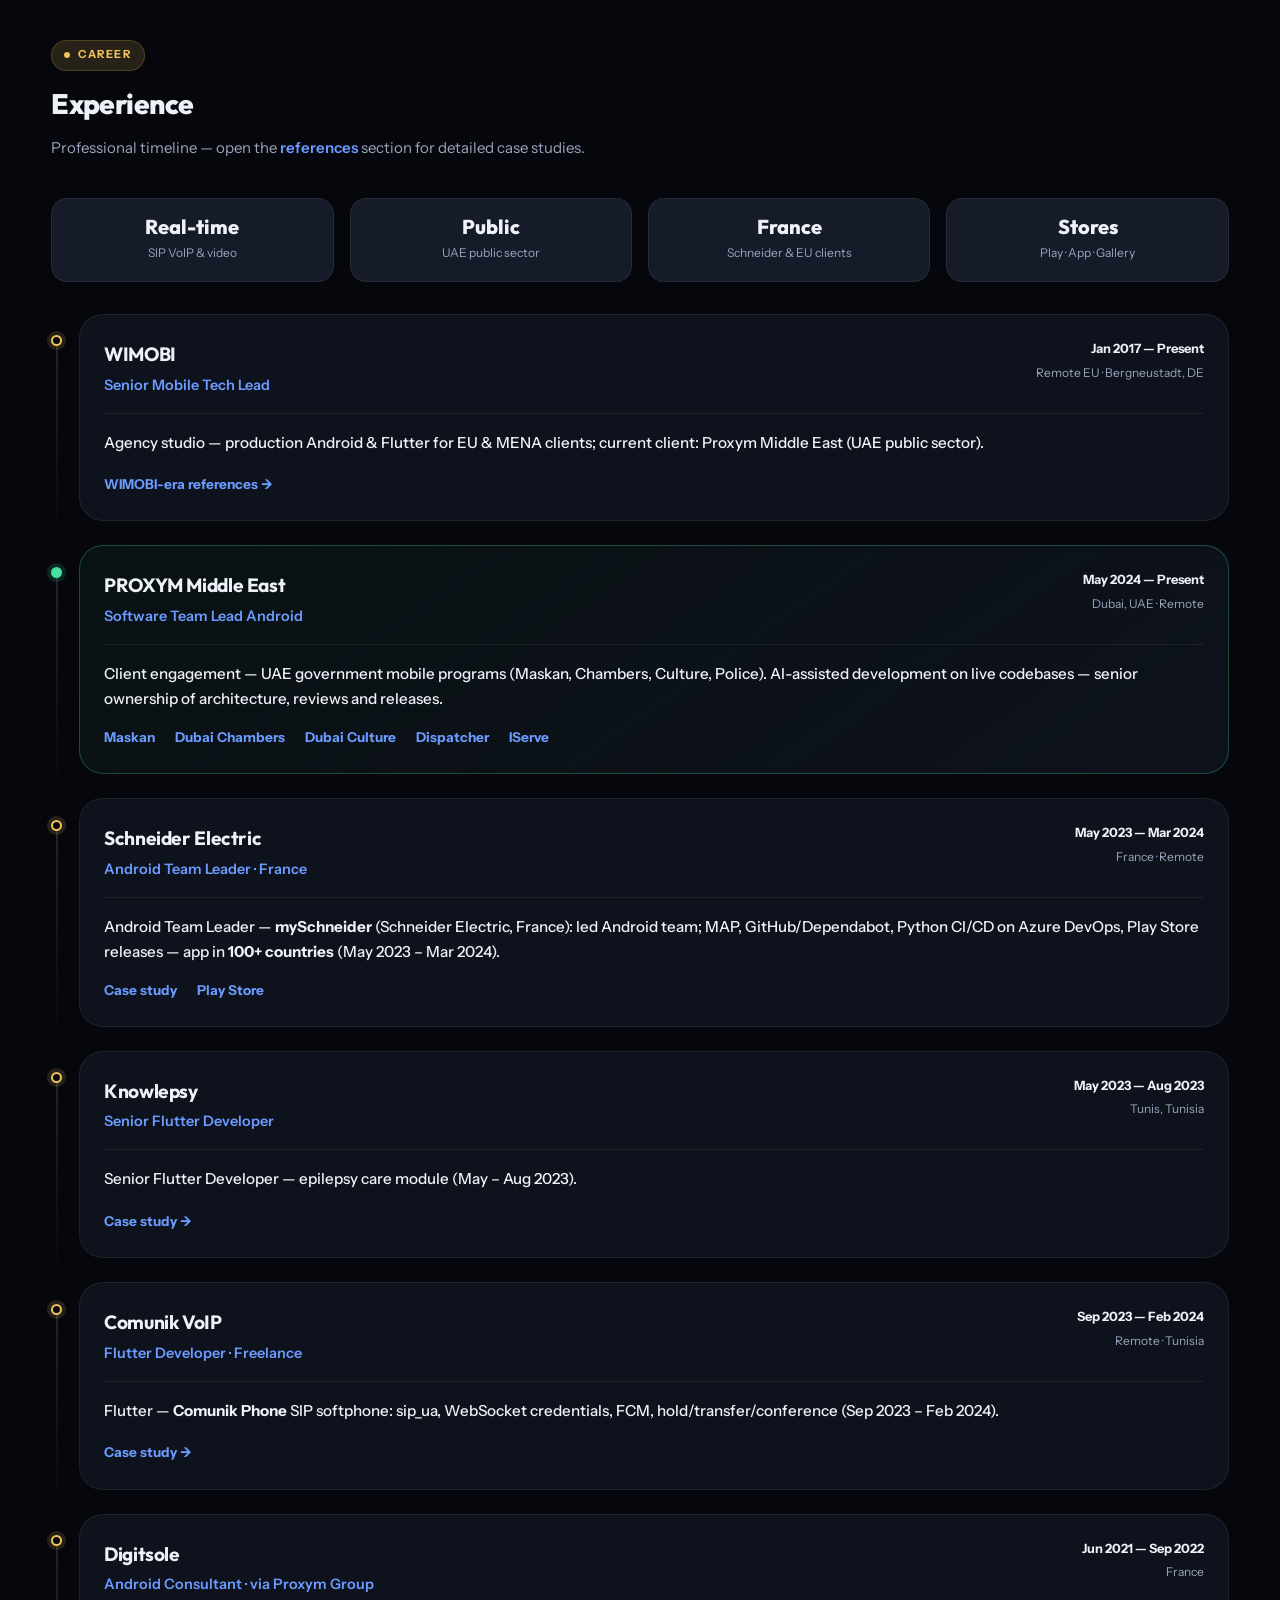
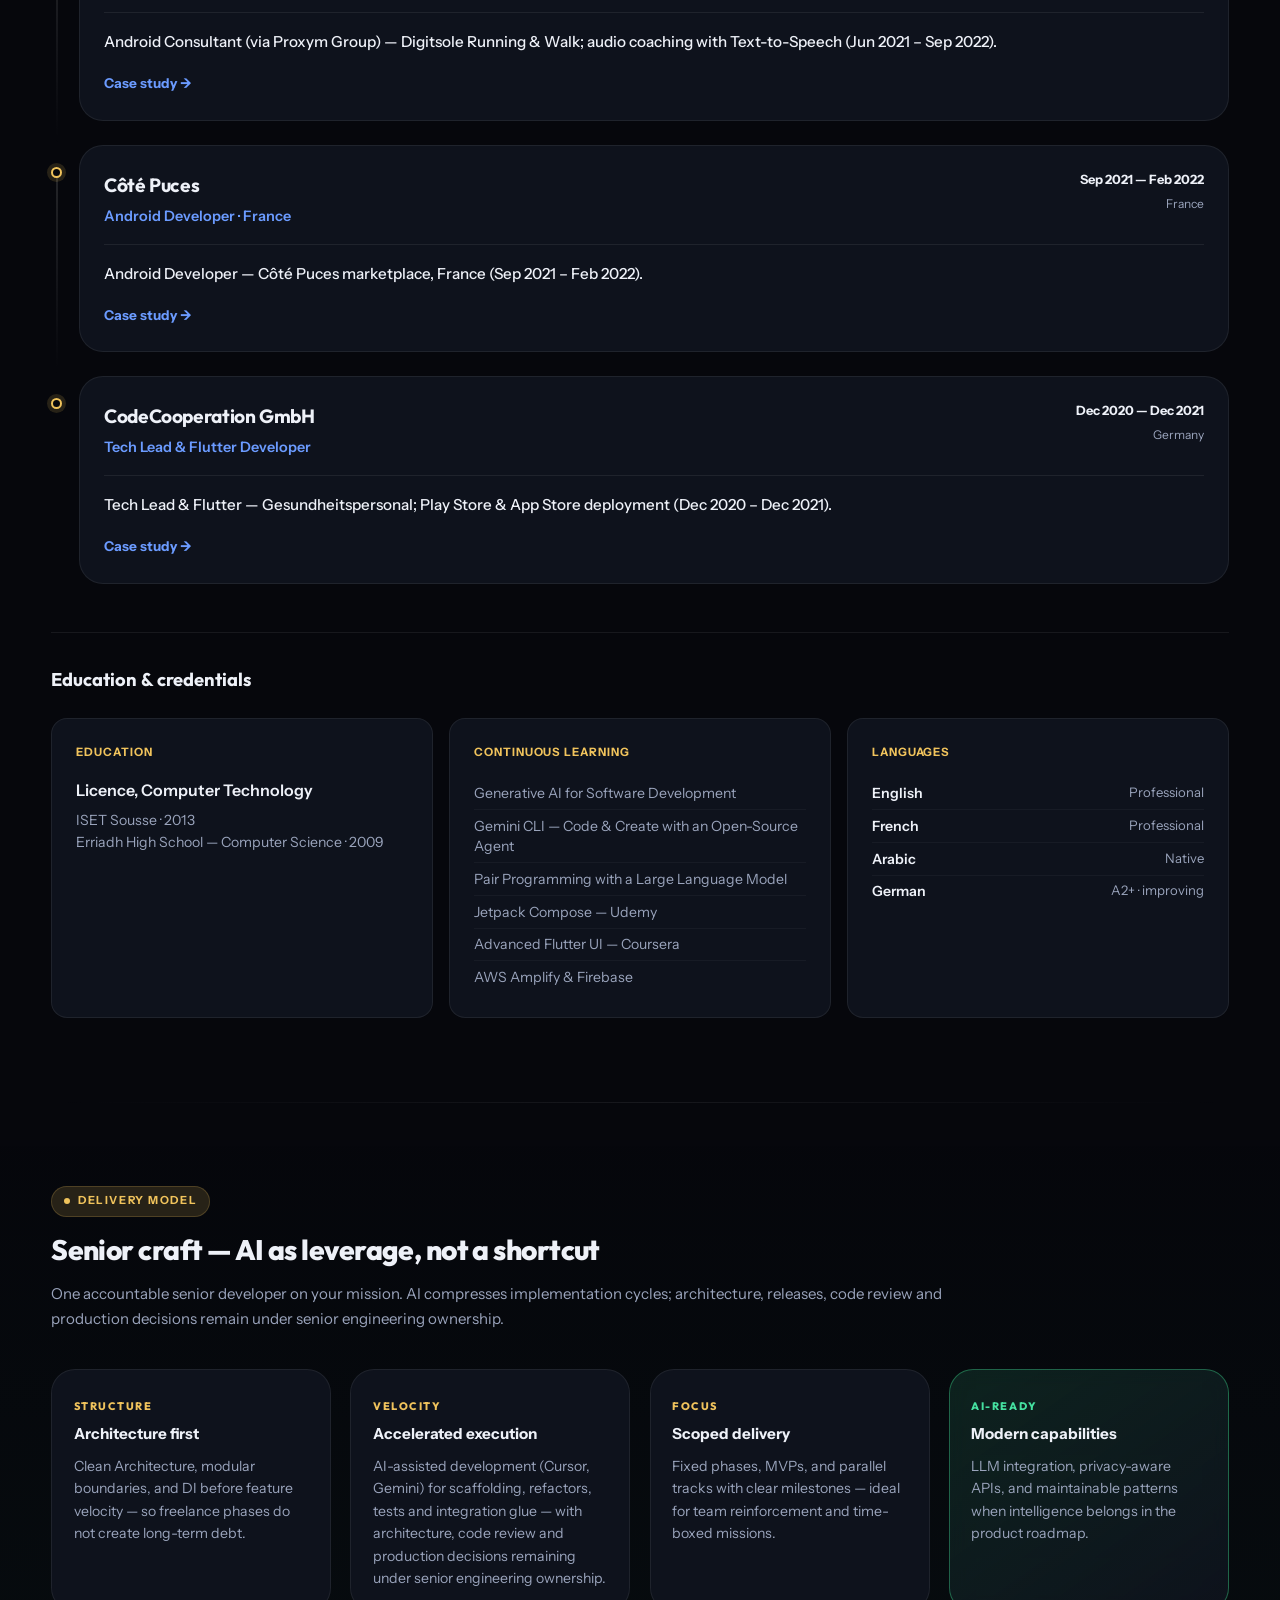
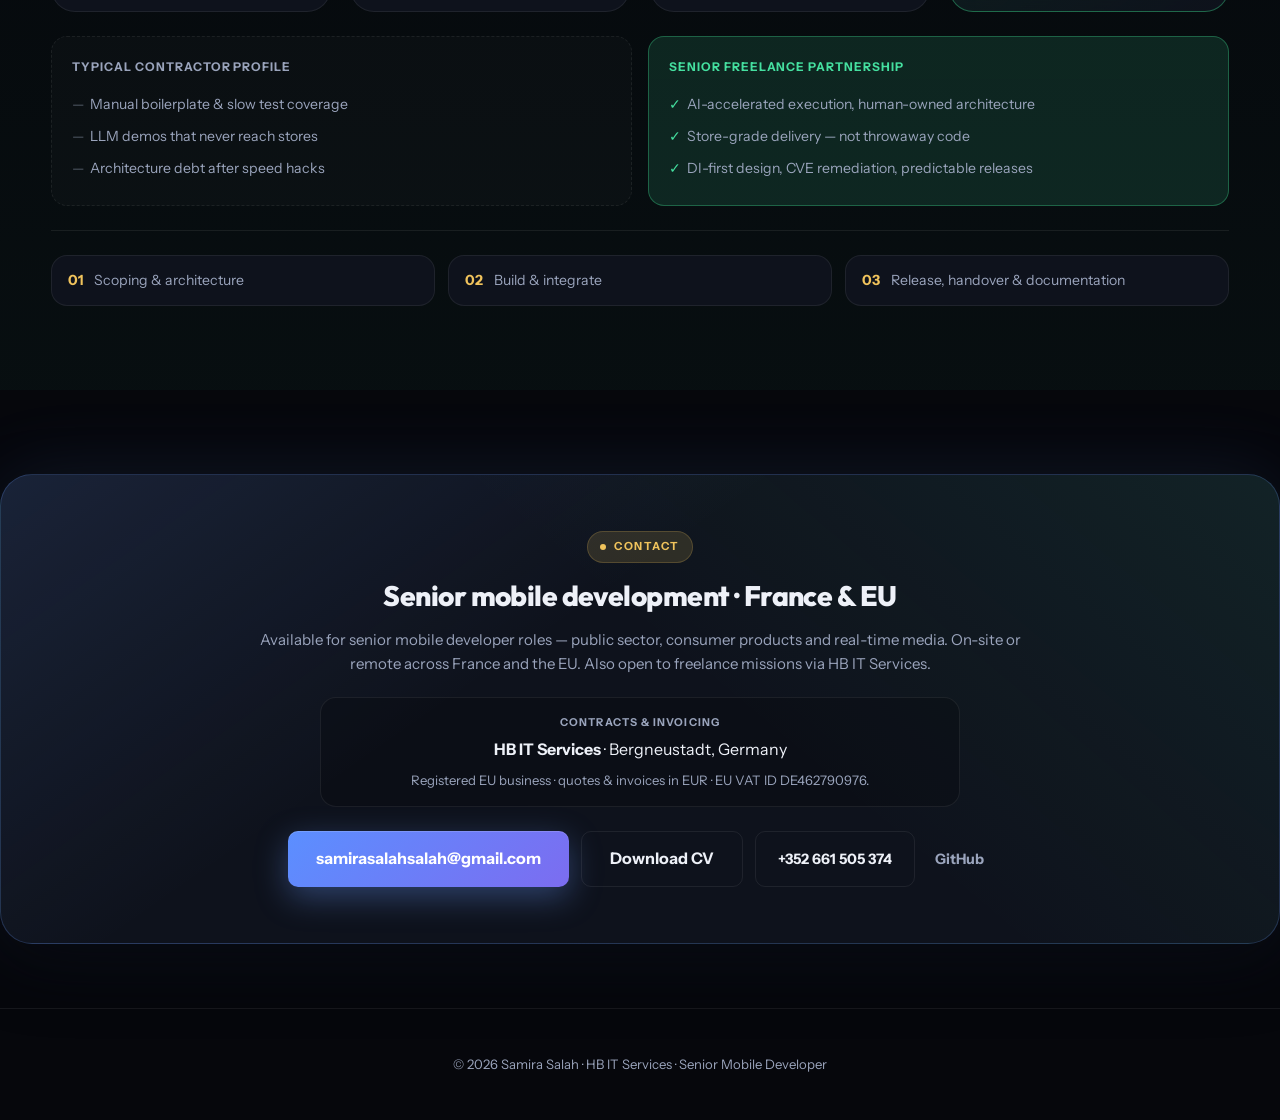
==== commit 8c817da7: "Highlight Jetpack Compose on CV and add EU VAT ID. Add Compose to UAE government projects (Maskan, D" ====
--- a/index.html
+++ b/index.html
@@ -920,7 +920,7 @@
         <div class="contact-business" aria-label="Business details" data-i18n-aria="bizAria">
           <p class="contact-business-label" data-i18n="contact.bizLabel">Contracts &amp; invoicing</p>
           <p class="contact-business-name"><strong>HB IT Services</strong> · <span data-geo-location data-geo-fallback="Bergneustadt, Germany">Bergneustadt, Germany</span></p>
-          <p class="contact-business-note" data-i18n="contact.bizNote">Registered EU business · quotes &amp; invoices in EUR · VAT details on request.</p>
+          <p class="contact-business-note" data-i18n="contact.bizNote">Registered EU business · quotes &amp; invoices in EUR · EU VAT ID DE462790976.</p>
         </div>
         <div class="contact-actions">
           <a class="btn btn-primary btn-lg" href="mailto:samirasalahsalah@gmail.com?subject=Freelance%20mobile%20mission%20%E2%80%94%20France%20%2F%20EU">samirasalahsalah@gmail.com</a>
@@ -945,7 +945,7 @@
 
   <script src="js/projects-i18n.js?v=15"></script>
   <script src="assets/js/geo-location.js?v=15"></script>
-  <script src="js/i18n.js?v=15"></script>
+  <script src="js/i18n.js?v=16"></script>
   <script>
     document.getElementById("year").textContent = new Date().getFullYear();
 
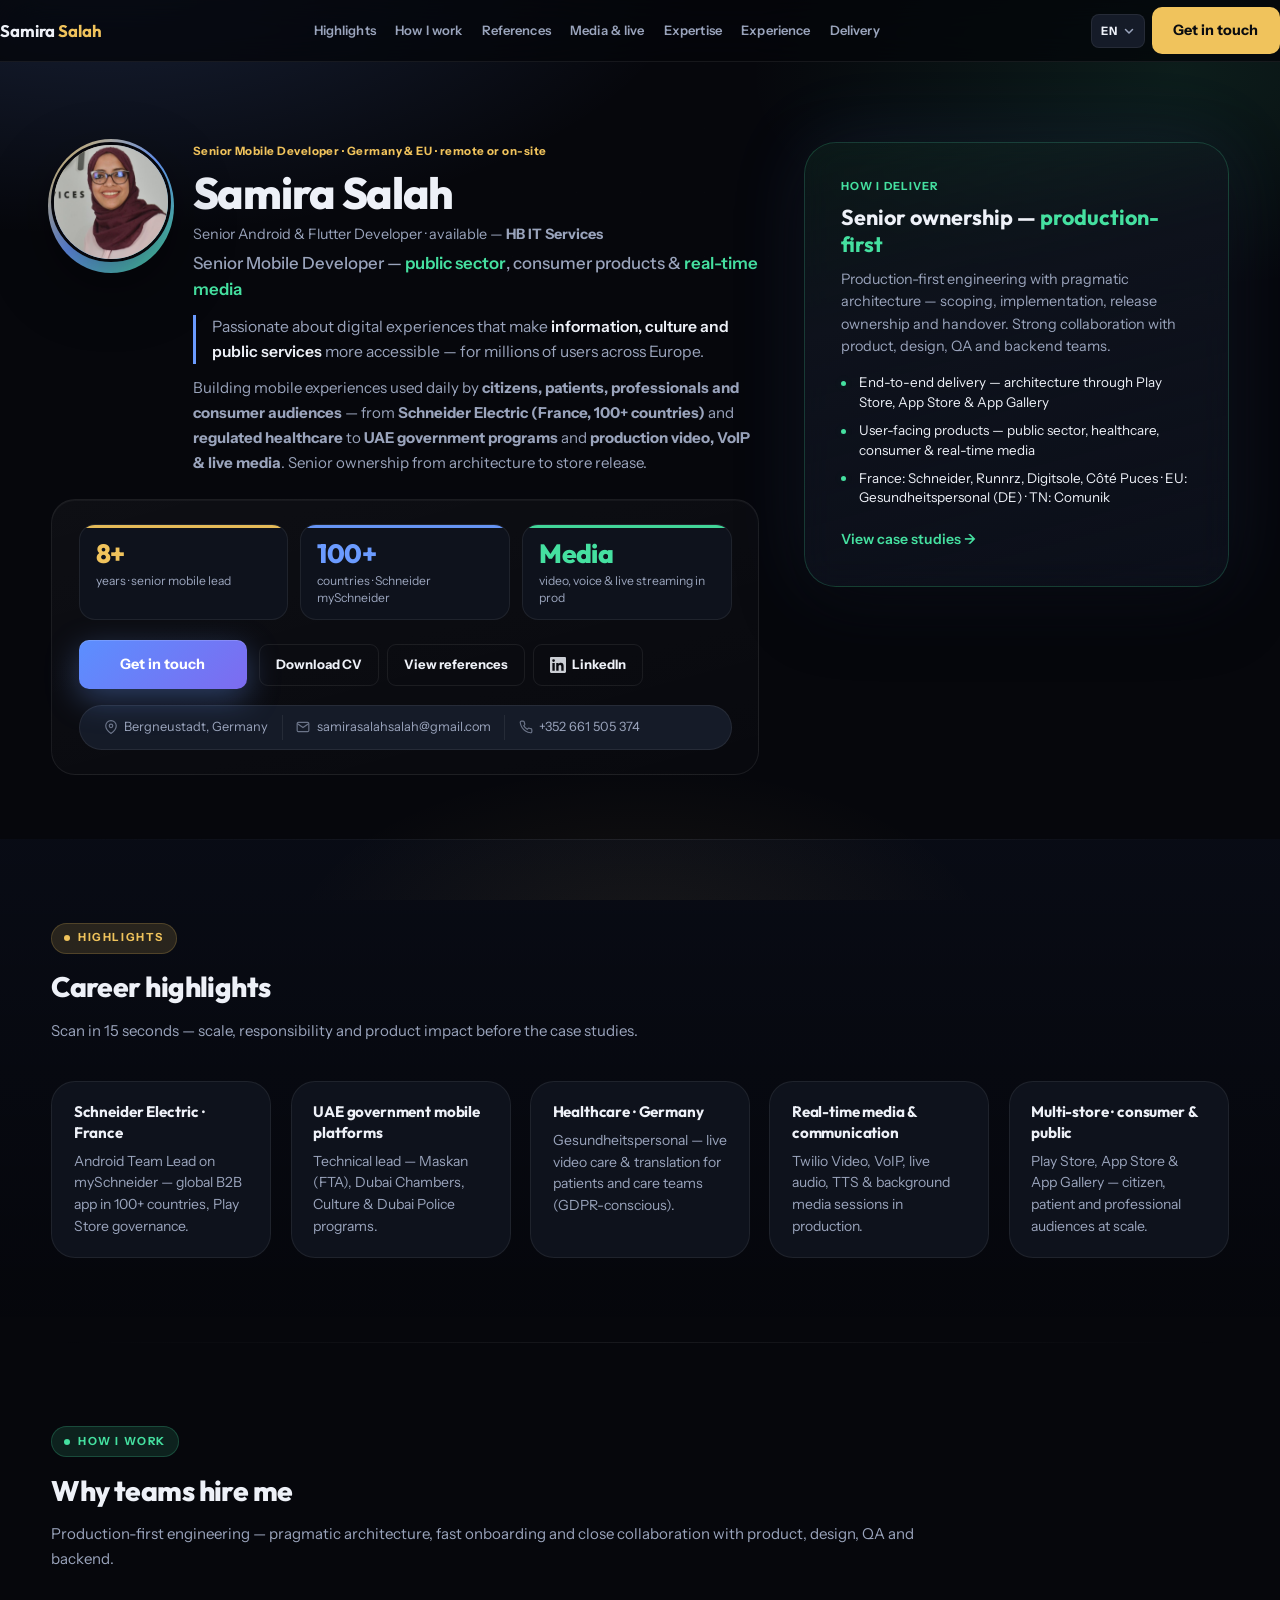
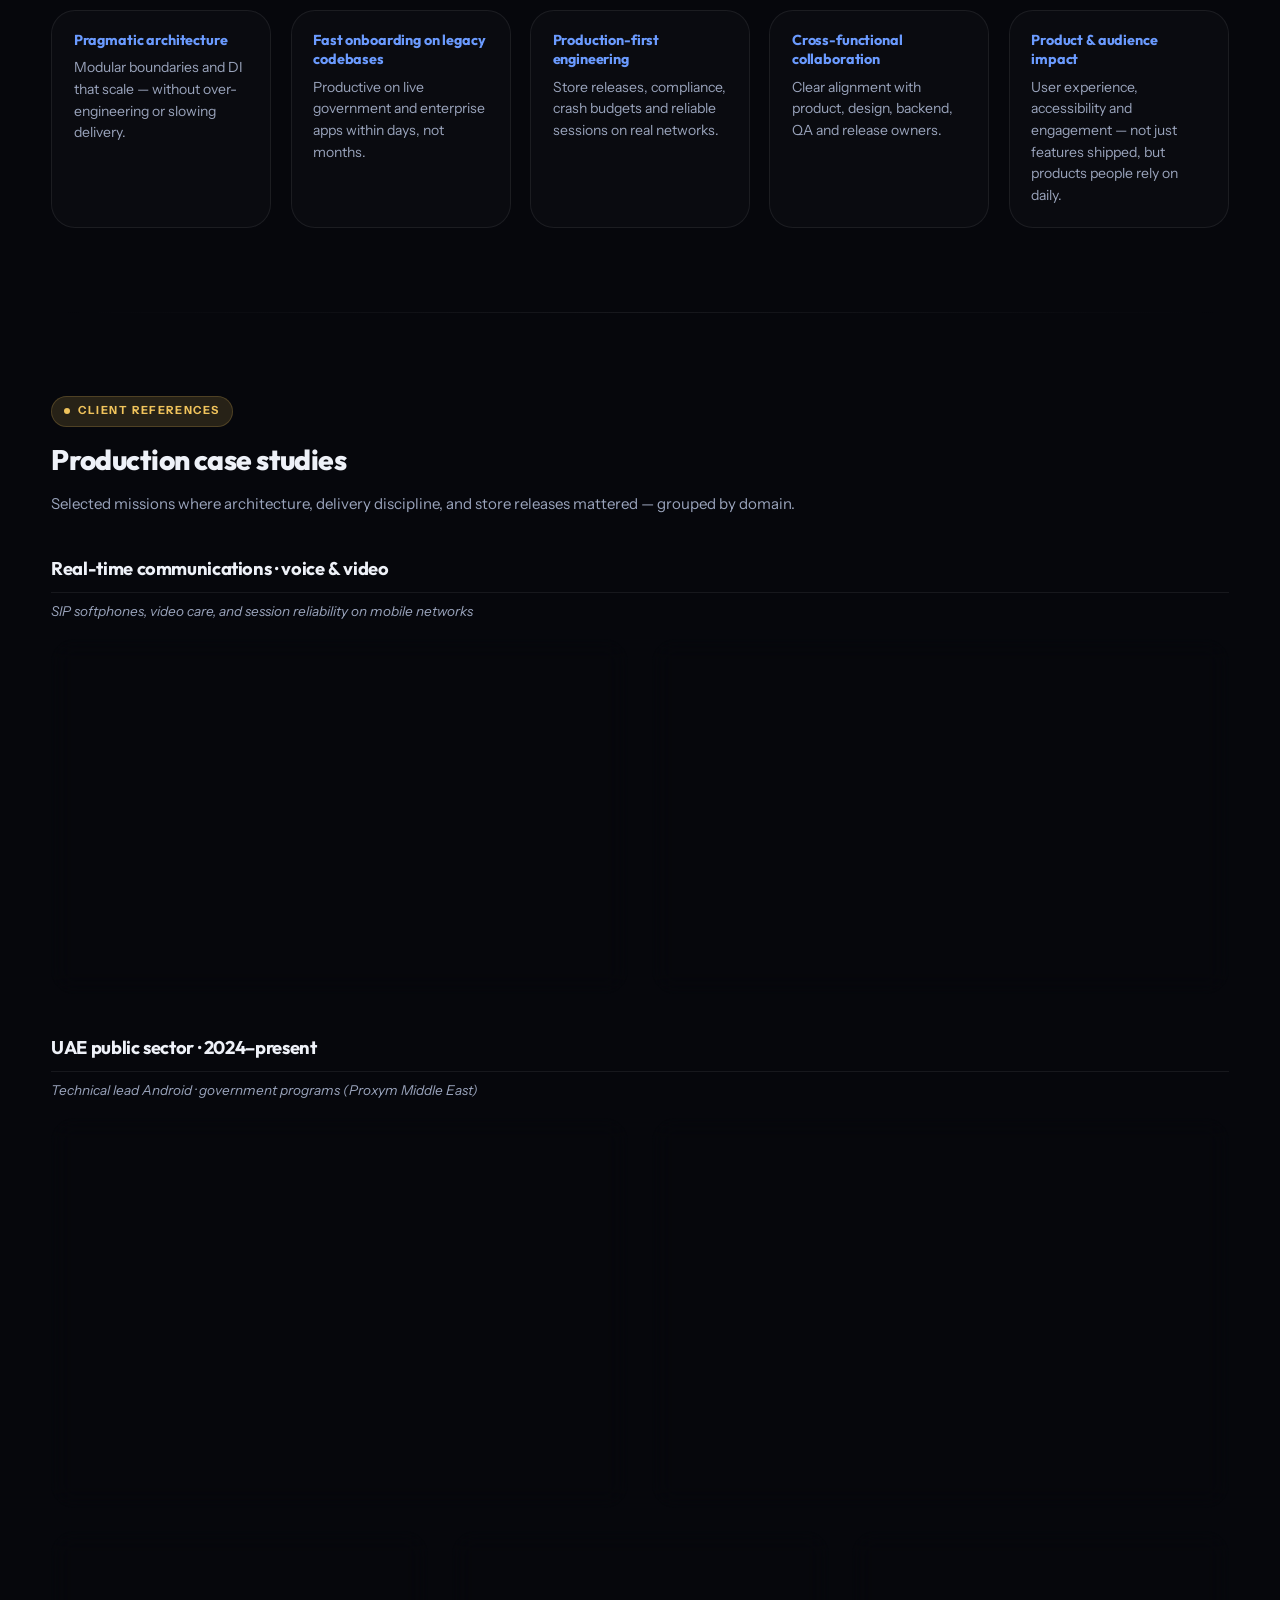
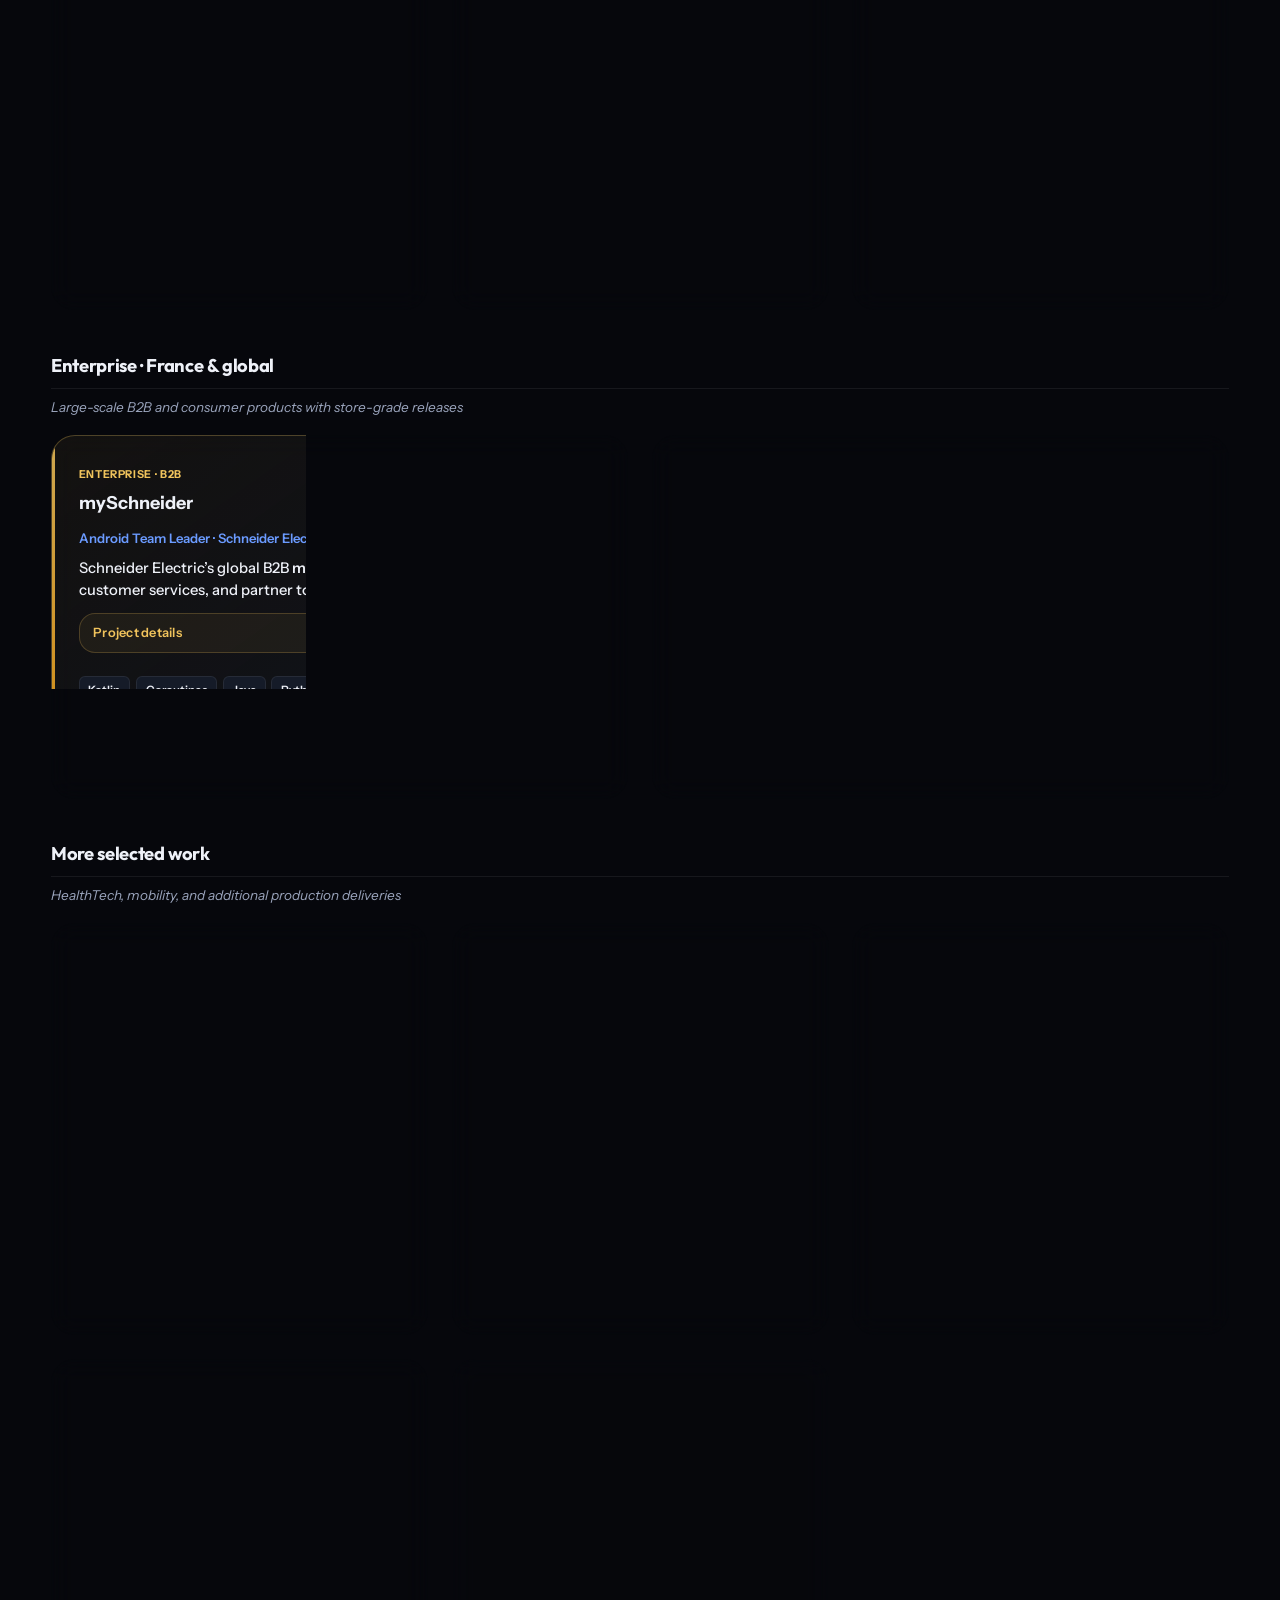
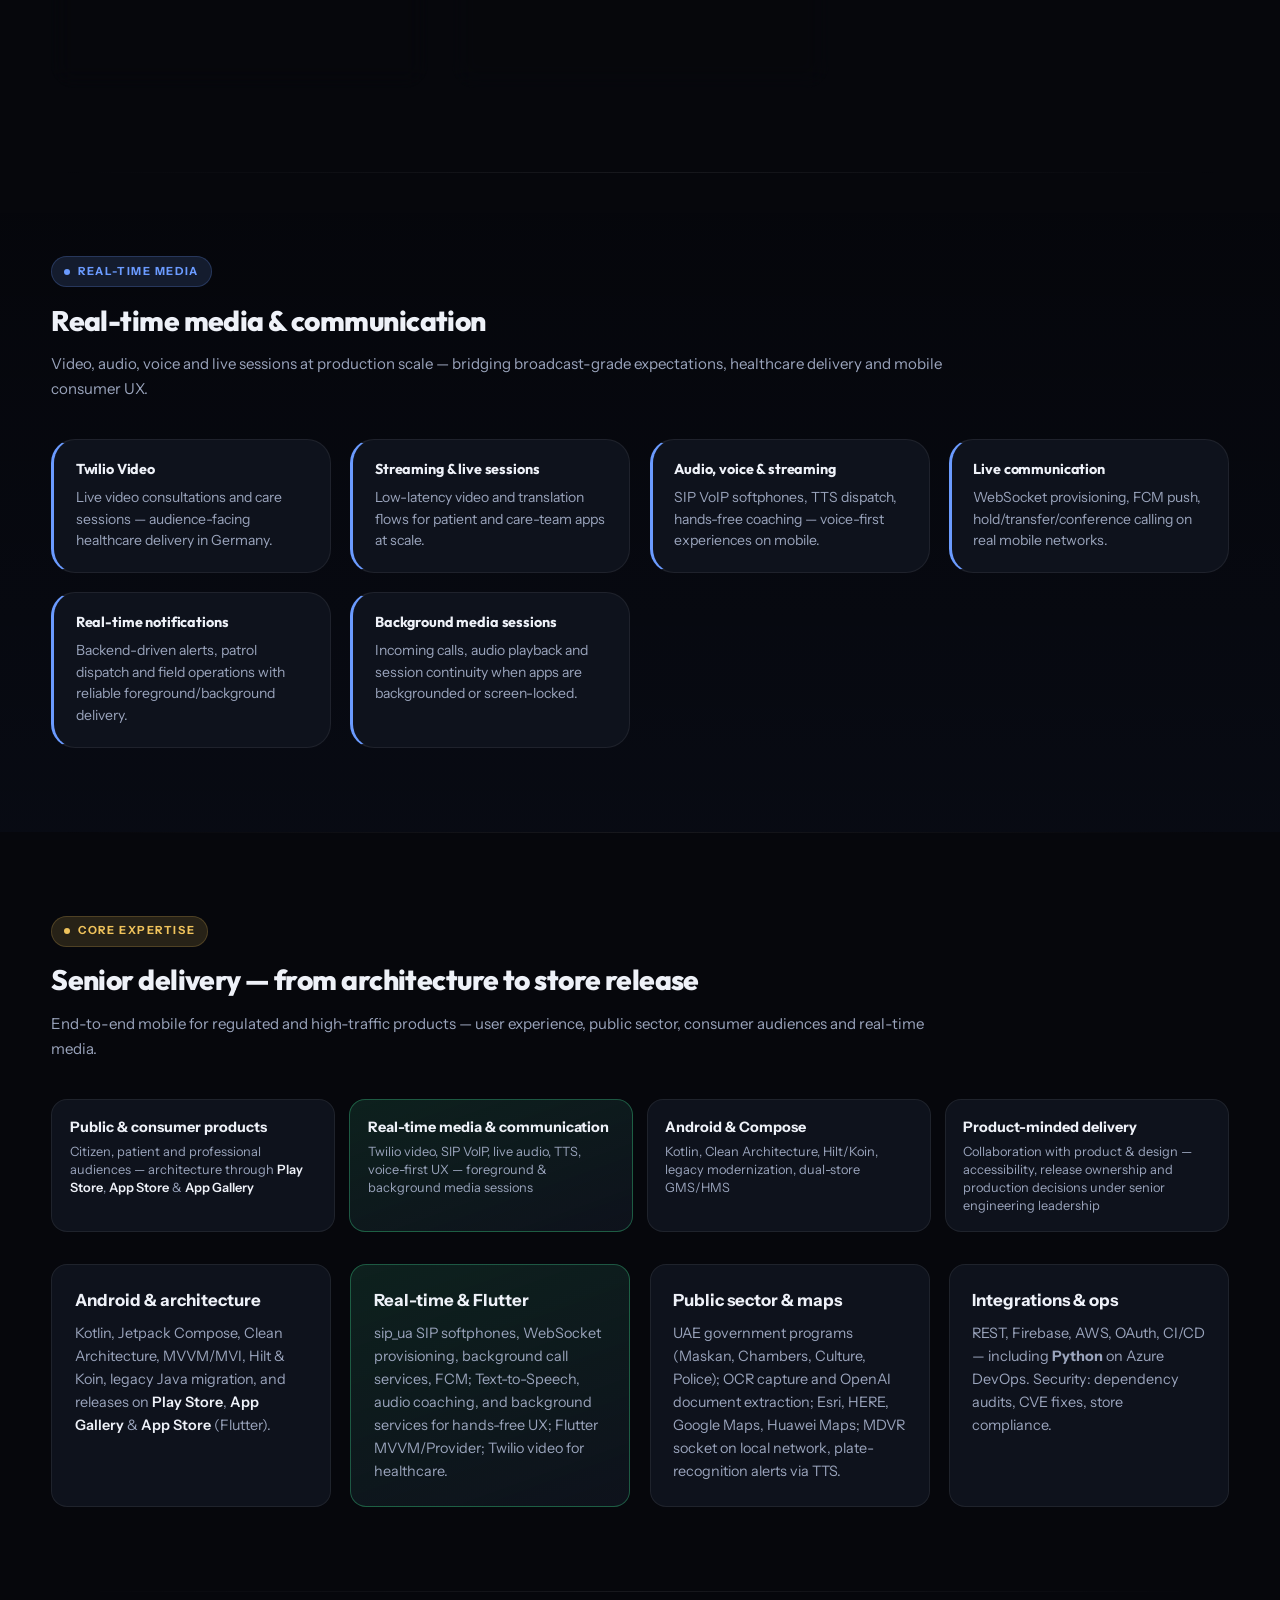
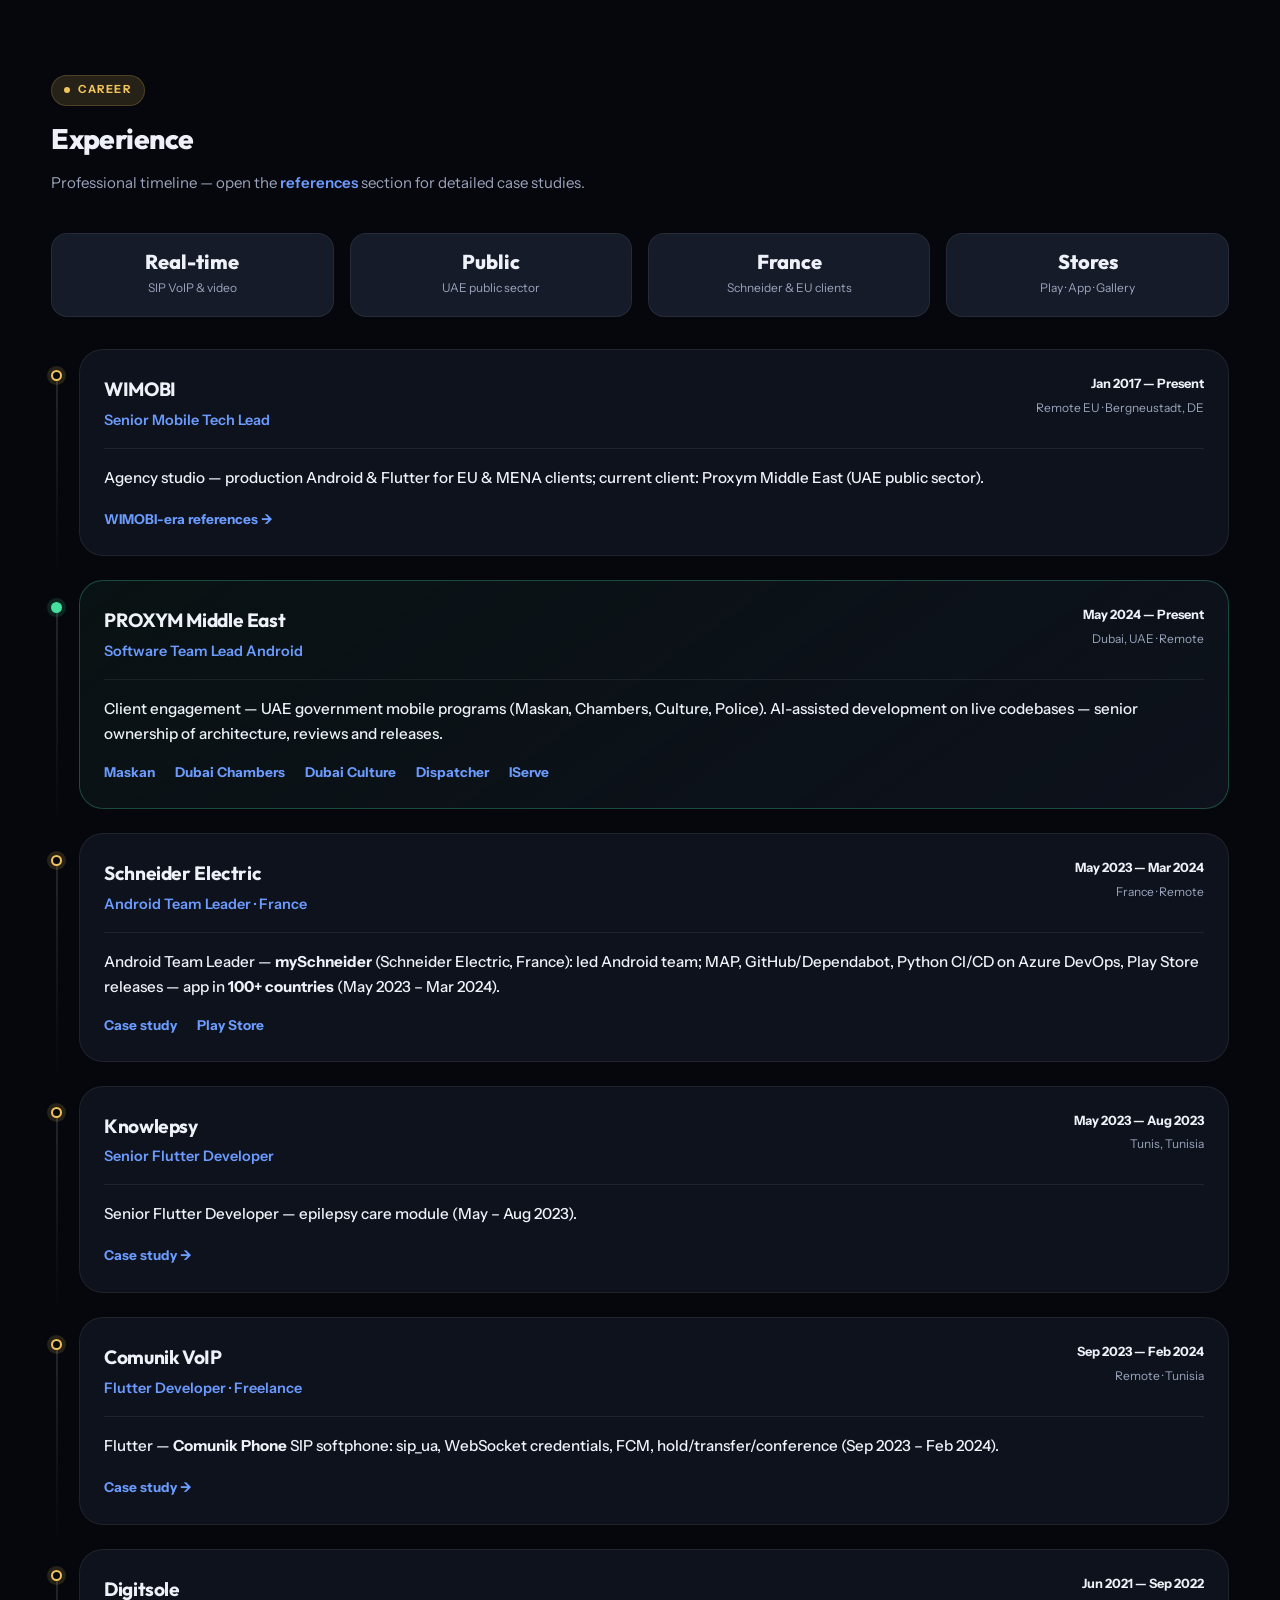
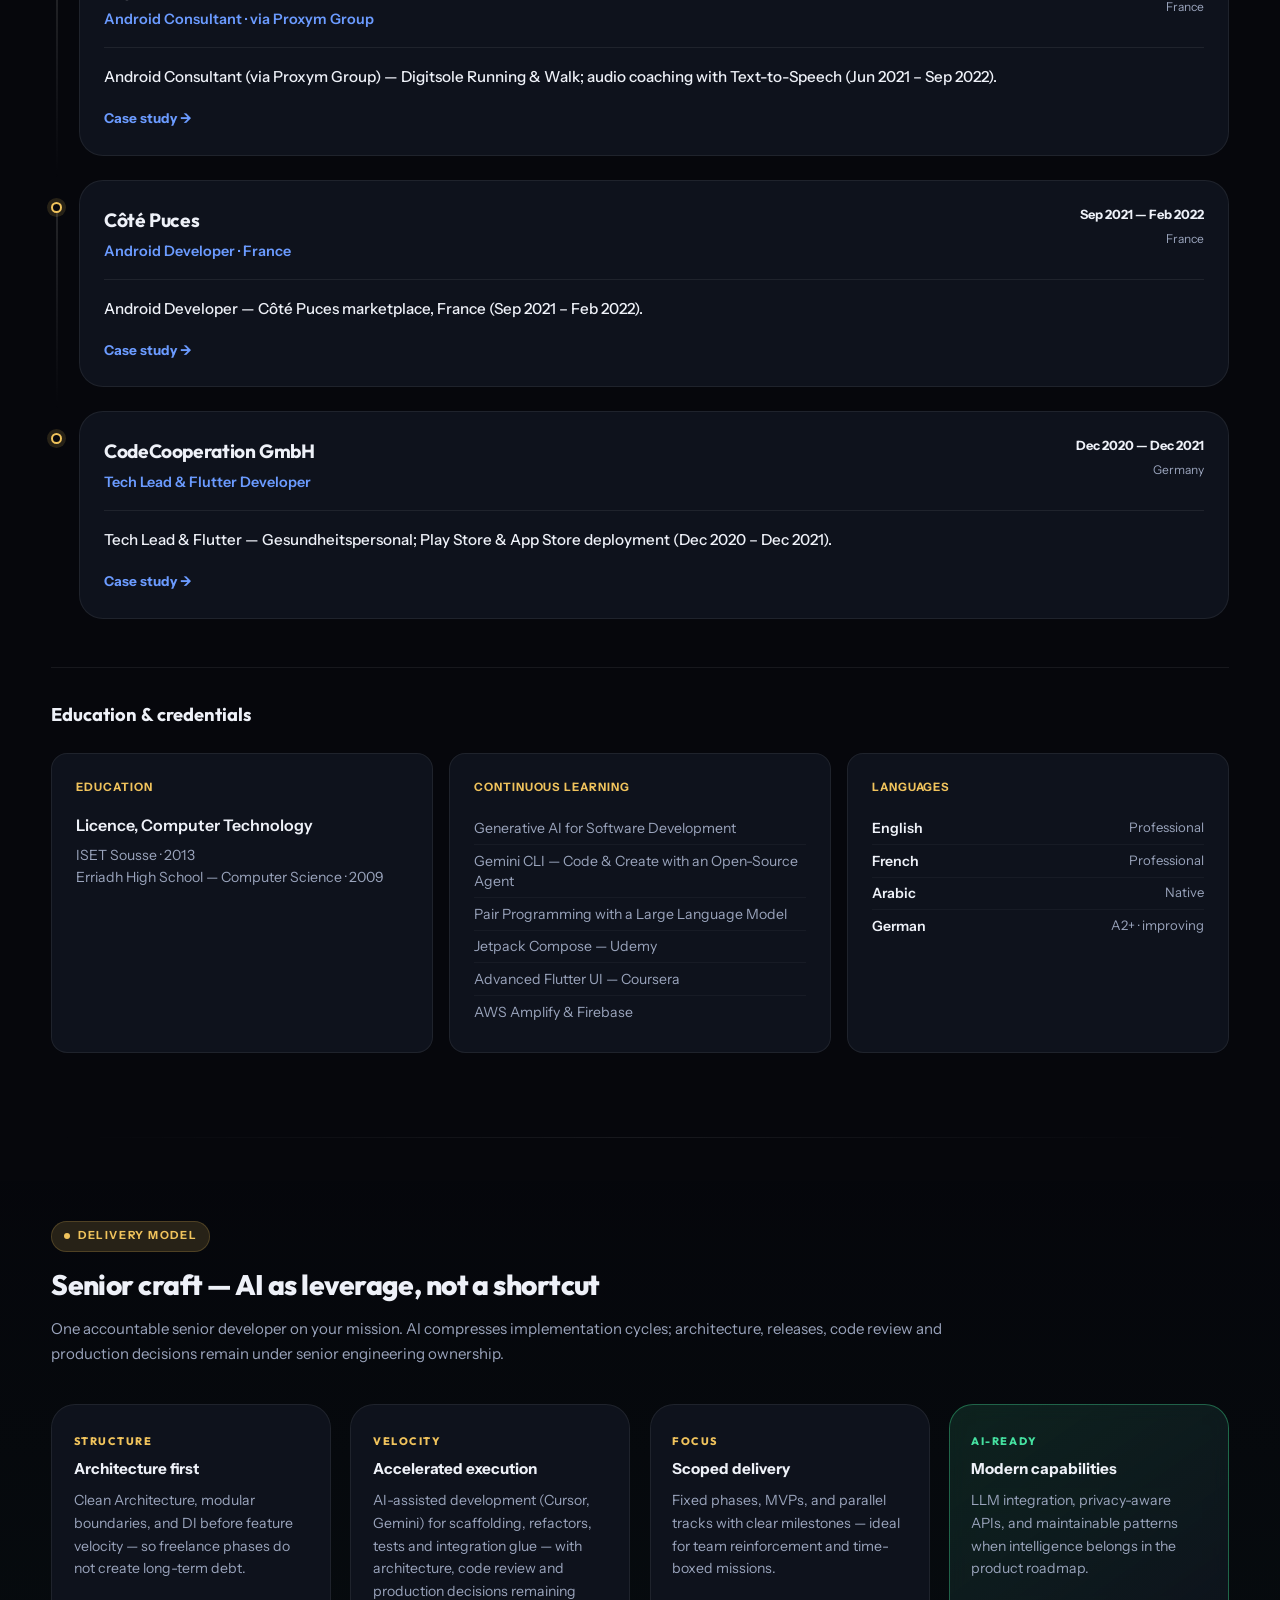
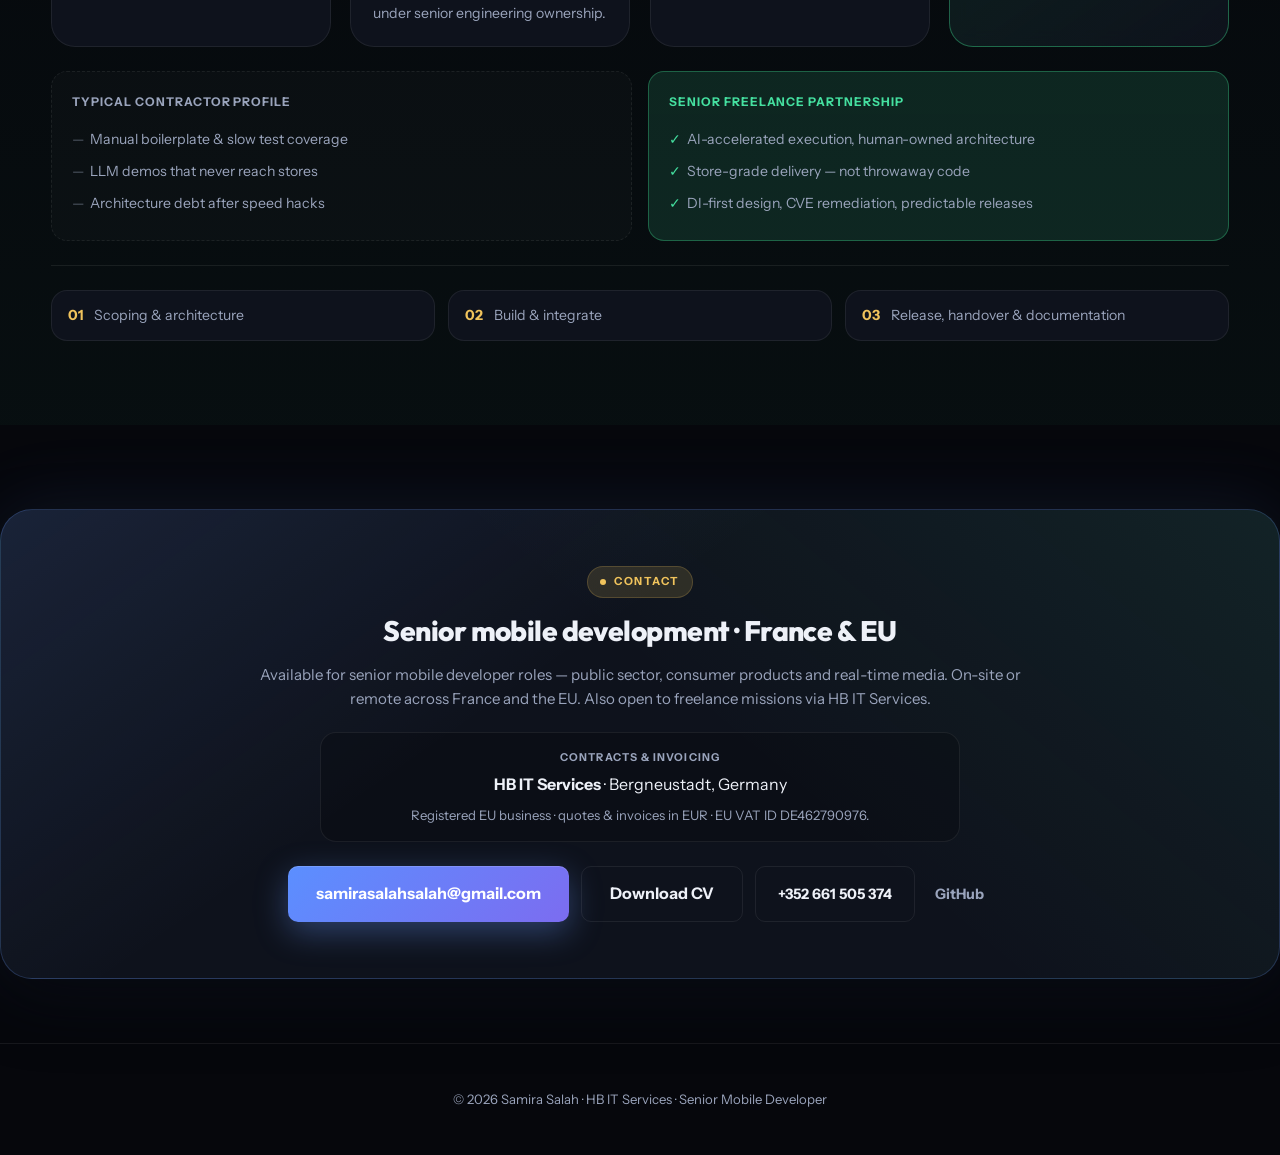
==== commit c3c2470c: "Add Jetpack Compose to UAE portfolio project cards. Tag Compose on Maskan, Dubai Chambers and Dubai " ====
--- a/index.html
+++ b/index.html
@@ -320,13 +320,13 @@
               <div class="work-expand-body">
             <ul class="work-details">
               <li><strong class="work-detail-label" data-i18n="label.challenge">Challenge</strong><span class="work-detail-body" data-i18n-project="maskan" data-i18n-field="c" data-i18n-html="true">Greenfield FTA product — policy rules, secure citizen data, UAE identity handoffs, and fast capture of refund proofs without manual retyping.</span></li>
-              <li><strong class="work-detail-label" data-i18n="label.delivered">Delivered</strong><span class="work-detail-body" data-i18n-project="maskan" data-i18n-field="d" data-i18n-html="true">Modular baseline architecture, core refund journeys, App-to-App and App-to-Web authentication, Google Wallet integration, and <strong>OCR</strong> document capture — Play Store release ownership. Used <strong>Cursor</strong> and <strong>Gemini</strong> to accelerate implementation, refactors, and integration work while keeping architecture under senior control.</span></li>
+              <li><strong class="work-detail-label" data-i18n="label.delivered">Delivered</strong><span class="work-detail-body" data-i18n-project="maskan" data-i18n-field="d" data-i18n-html="true">Greenfield <strong>Jetpack Compose</strong> architecture, core refund journeys, App-to-App and App-to-Web authentication, Google Wallet integration, and <strong>OCR</strong> document capture — Play Store release ownership. Used <strong>Cursor</strong> and <strong>Gemini</strong> to accelerate implementation, refactors, and integration work while keeping architecture under senior control.</span></li>
               <li><strong class="work-detail-label" data-i18n="label.impact">Impact</strong><span class="work-detail-body" data-i18n-project="maskan" data-i18n-field="i" data-i18n-html="true">Citizens submit refund proofs faster; national service released on <span class="store-name">Play Store</span> &amp; <span class="store-name">App Gallery</span>.</span></li>
             </ul>
               </div>
             </details>
             <div class="work-skills">
-              <span>Kotlin</span><span>Coroutines</span><span>Koin</span><span>OCR</span><span>Cursor</span><span>Gemini</span><span>Architecture</span><span>App-to-App auth</span><span>App-to-Web auth</span><span>Google Wallet</span><span>Play Store</span>
+              <span>Kotlin</span><span>Jetpack Compose</span><span>Coroutines</span><span>Koin</span><span>OCR</span><span>Cursor</span><span>Gemini</span><span>Architecture</span><span>App-to-App auth</span><span>App-to-Web auth</span><span>Google Wallet</span><span>Play Store</span>
             </div>
             <a class="work-link" href="https://play.google.com/store/apps/details?id=maskanrefund.tax.gov.ae" target="_blank" rel="noopener noreferrer" data-i18n="work.playLink">Play Store →</a>
           </article>
@@ -343,13 +343,13 @@
               <div class="work-expand-body">
             <ul class="work-details">
               <li><strong class="work-detail-label" data-i18n="label.challenge">Challenge</strong><span class="work-detail-body" data-i18n-project="chamber" data-i18n-field="c" data-i18n-html="true">Extend a live government app with AI document processing and a second store channel — without duplicating the product or breaking production releases.</span></li>
-              <li><strong class="work-detail-label" data-i18n="label.delivered">Delivered</strong><span class="work-detail-body" data-i18n-project="chamber" data-i18n-field="d" data-i18n-html="true"><strong>Team lead</strong> on Android delivery; continued feature integration on the production codebase; <strong>OCR and OpenAI extraction logic</strong> for trade documents; <strong>release process ownership</strong> across Google Play and App Gallery; GMS→HMS migration on the shared codebase. <strong>Cursor</strong> and <strong>Gemini</strong> used to accelerate delivery — reviewed and production-hardened.</span></li>
+              <li><strong class="work-detail-label" data-i18n="label.delivered">Delivered</strong><span class="work-detail-body" data-i18n-project="chamber" data-i18n-field="d" data-i18n-html="true"><strong>Team lead</strong> on live <strong>Jetpack Compose</strong> Android delivery; continued feature integration on the production codebase; <strong>OCR and OpenAI extraction logic</strong> for trade documents; <strong>release process ownership</strong> across Google Play and App Gallery; GMS→HMS migration on the shared codebase. <strong>Cursor</strong> and <strong>Gemini</strong> used to accelerate delivery — reviewed and production-hardened.</span></li>
               <li><strong class="work-detail-label" data-i18n="label.impact">Impact</strong><span class="work-detail-body" data-i18n-project="chamber" data-i18n-field="i" data-i18n-html="true">Faster, more accurate document handling and predictable release cycles on a live government codebase — Google Play and App Gallery.</span></li>
             </ul>
               </div>
             </details>
             <div class="work-skills">
-              <span>Kotlin</span><span>Coroutines</span><span>Dagger Hilt</span><span>OCR</span><span>OpenAI</span><span>Cursor</span><span>Gemini</span><span>REST</span><span>MVVM</span><span>GMS/HMS</span><span>Play Store</span><span>App Gallery</span><span>Release management</span>
+              <span>Kotlin</span><span>Jetpack Compose</span><span>Coroutines</span><span>Dagger Hilt</span><span>OCR</span><span>OpenAI</span><span>Cursor</span><span>Gemini</span><span>REST</span><span>MVVM</span><span>GMS/HMS</span><span>Play Store</span><span>App Gallery</span><span>Release management</span>
             </div>
             <div class="work-links">
               <a href="https://play.google.com/store/apps/details?id=com.app.dubaichamber" target="_blank" rel="noopener noreferrer" data-i18n="work.playStore">Play Store</a>
@@ -370,13 +370,13 @@
               <div class="work-expand-body">
             <ul class="work-details">
               <li><strong class="work-detail-label" data-i18n="label.challenge">Challenge</strong><span class="work-detail-body" data-i18n-project="culture" data-i18n-field="c" data-i18n-html="true">Ship on a production codebase with strict quality expectations and coordinated backend releases.</span></li>
-              <li><strong class="work-detail-label" data-i18n="label.delivered">Delivered</strong><span class="work-detail-body" data-i18n-project="culture" data-i18n-field="d" data-i18n-html="true">Android features, API integration, and delivery alignment with product, backend, and QA.</span></li>
+              <li><strong class="work-detail-label" data-i18n="label.delivered">Delivered</strong><span class="work-detail-body" data-i18n-project="culture" data-i18n-field="d" data-i18n-html="true"><strong>Jetpack Compose</strong> UI, API integration, and delivery alignment with product, backend, and QA.</span></li>
               <li><strong class="work-detail-label" data-i18n="label.impact">Impact</strong><span class="work-detail-body" data-i18n-project="culture" data-i18n-field="i" data-i18n-html="true">More cultural services reachable on mobile for Dubai residents and partners.</span></li>
             </ul>
               </div>
             </details>
             <div class="work-skills">
-              <span>Kotlin</span><span>Coroutines</span><span>Android SDK</span><span>REST</span><span>Retrofit</span><span>MVVM</span>
+              <span>Kotlin</span><span>Jetpack Compose</span><span>Coroutines</span><span>REST</span><span>Retrofit</span><span>MVVM</span>
             </div>
             <a class="work-link" href="https://play.google.com/store/apps/details?id=com.dubaiculture" target="_blank" rel="noopener noreferrer" data-i18n="work.playLink">Play Store →</a>
           </article>
@@ -943,7 +943,7 @@
     </div>
   </footer>
 
-  <script src="js/projects-i18n.js?v=15"></script>
+  <script src="js/projects-i18n.js?v=16"></script>
   <script src="assets/js/geo-location.js?v=15"></script>
   <script src="js/i18n.js?v=16"></script>
   <script>
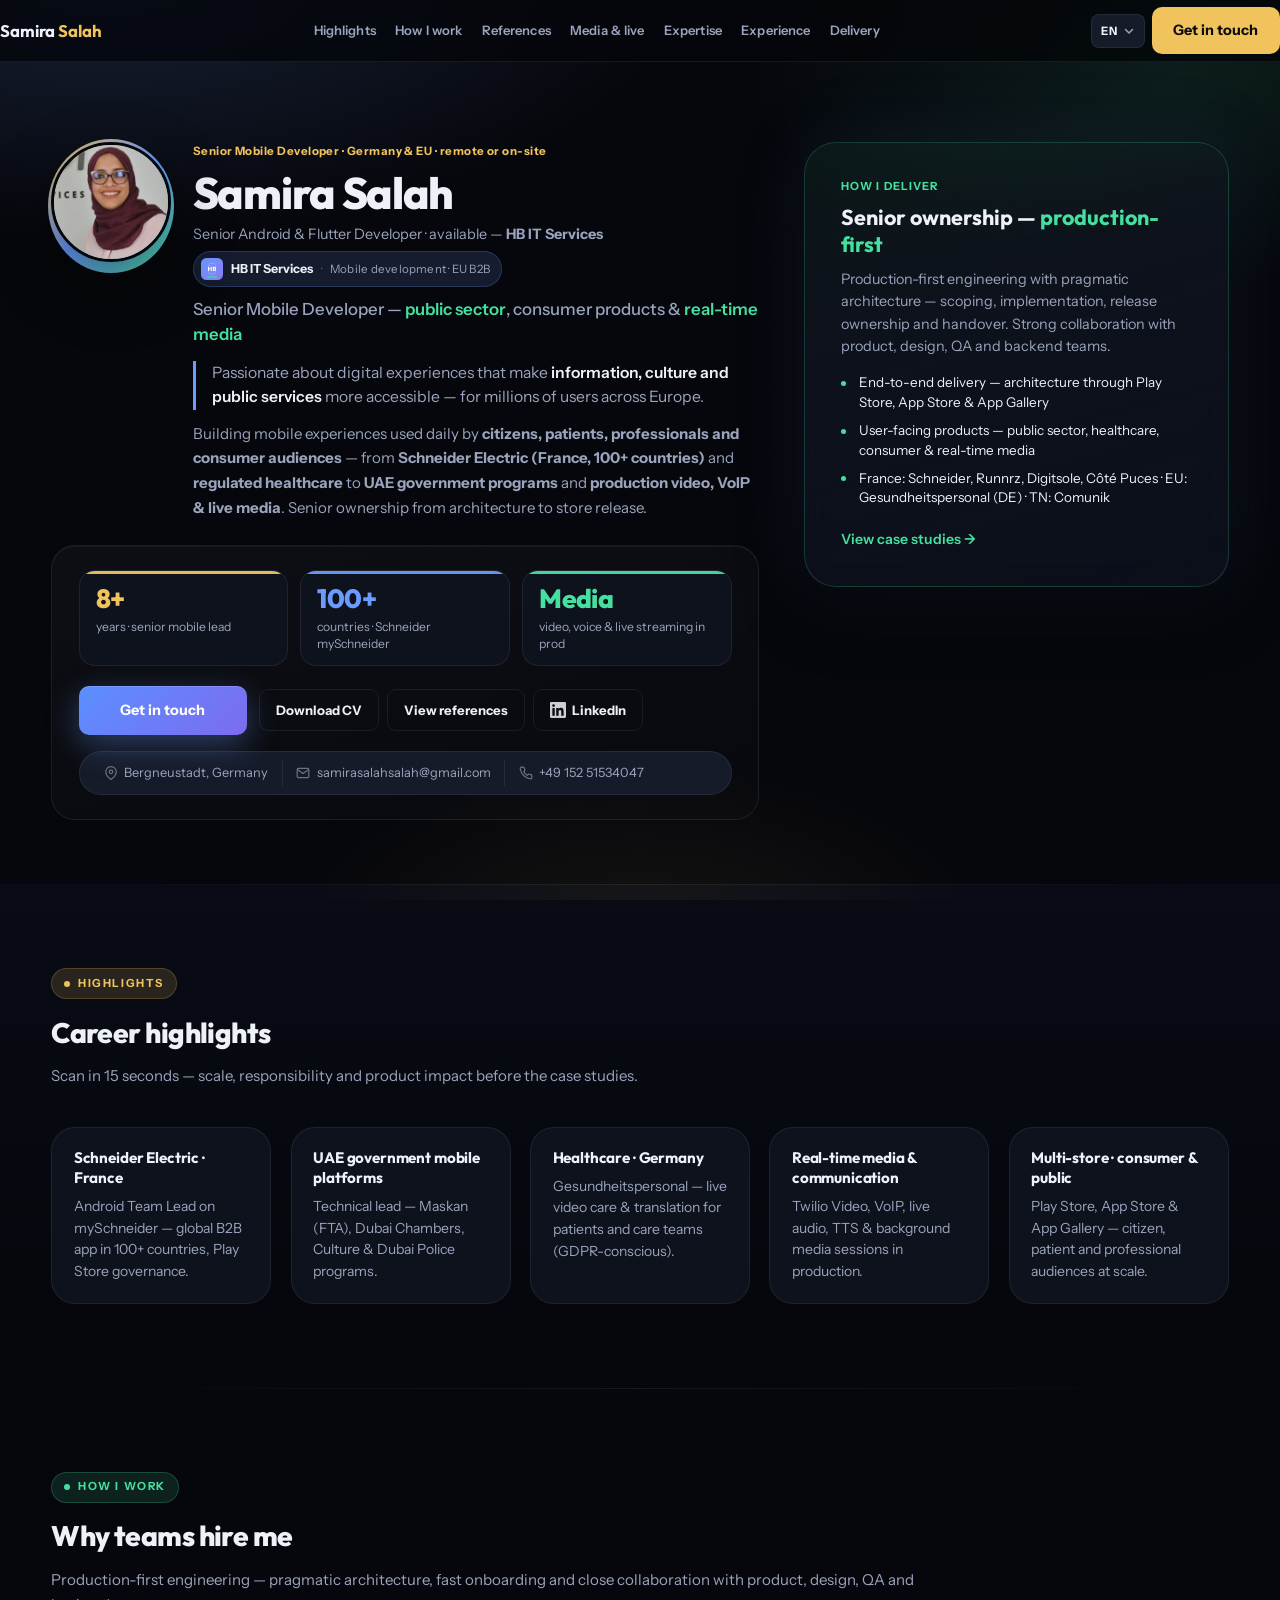
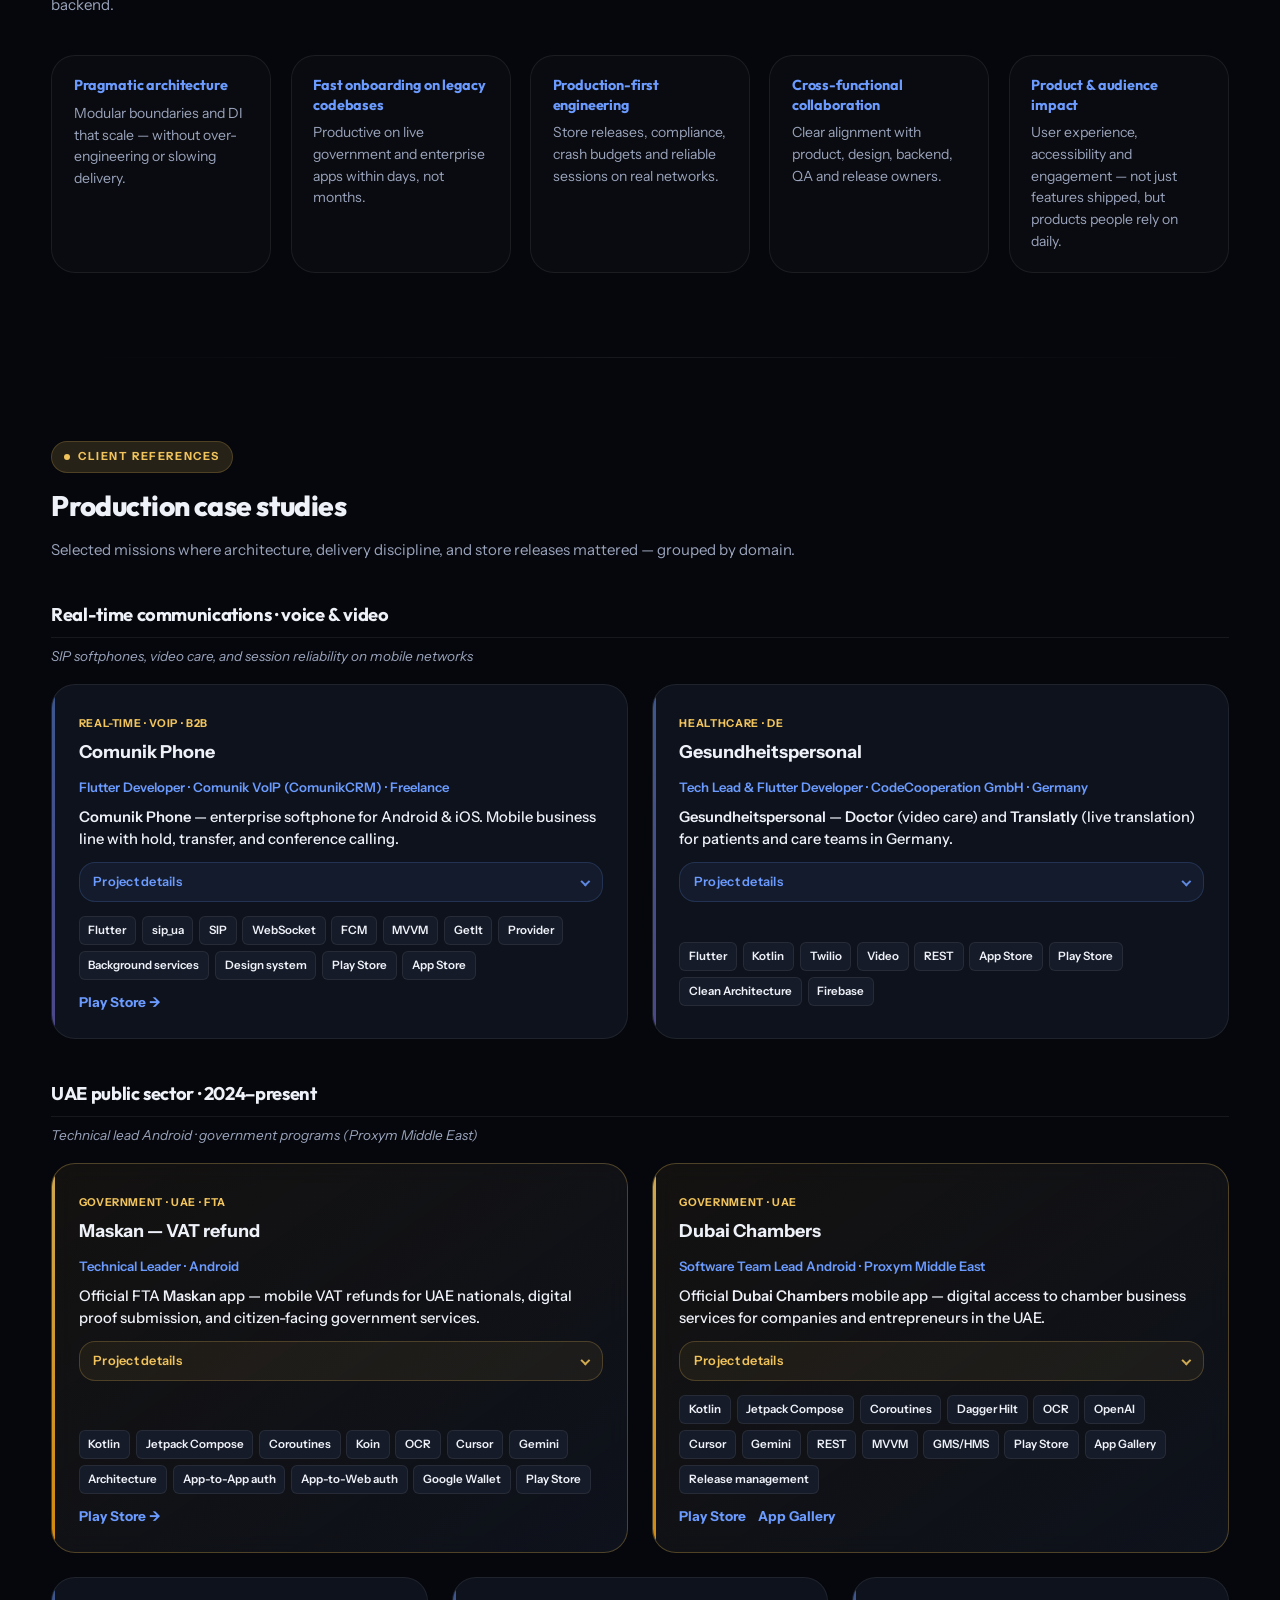
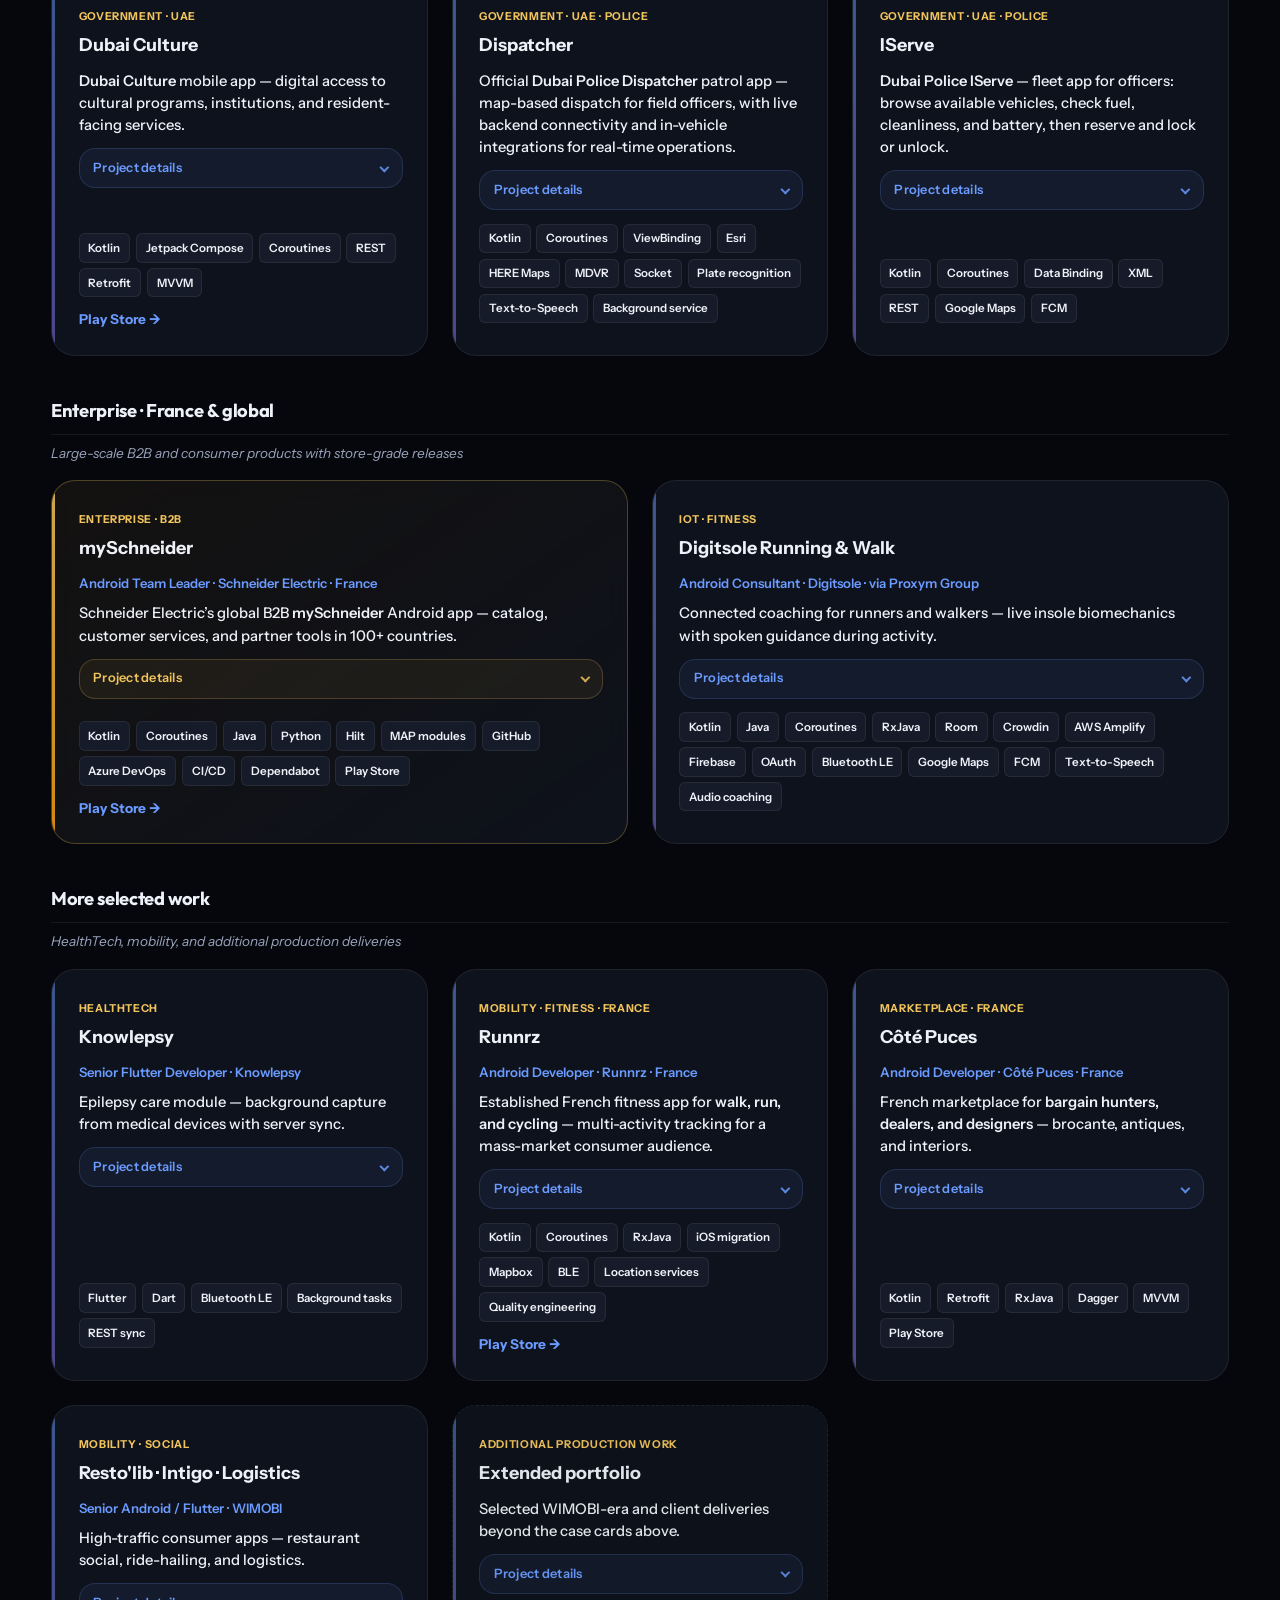
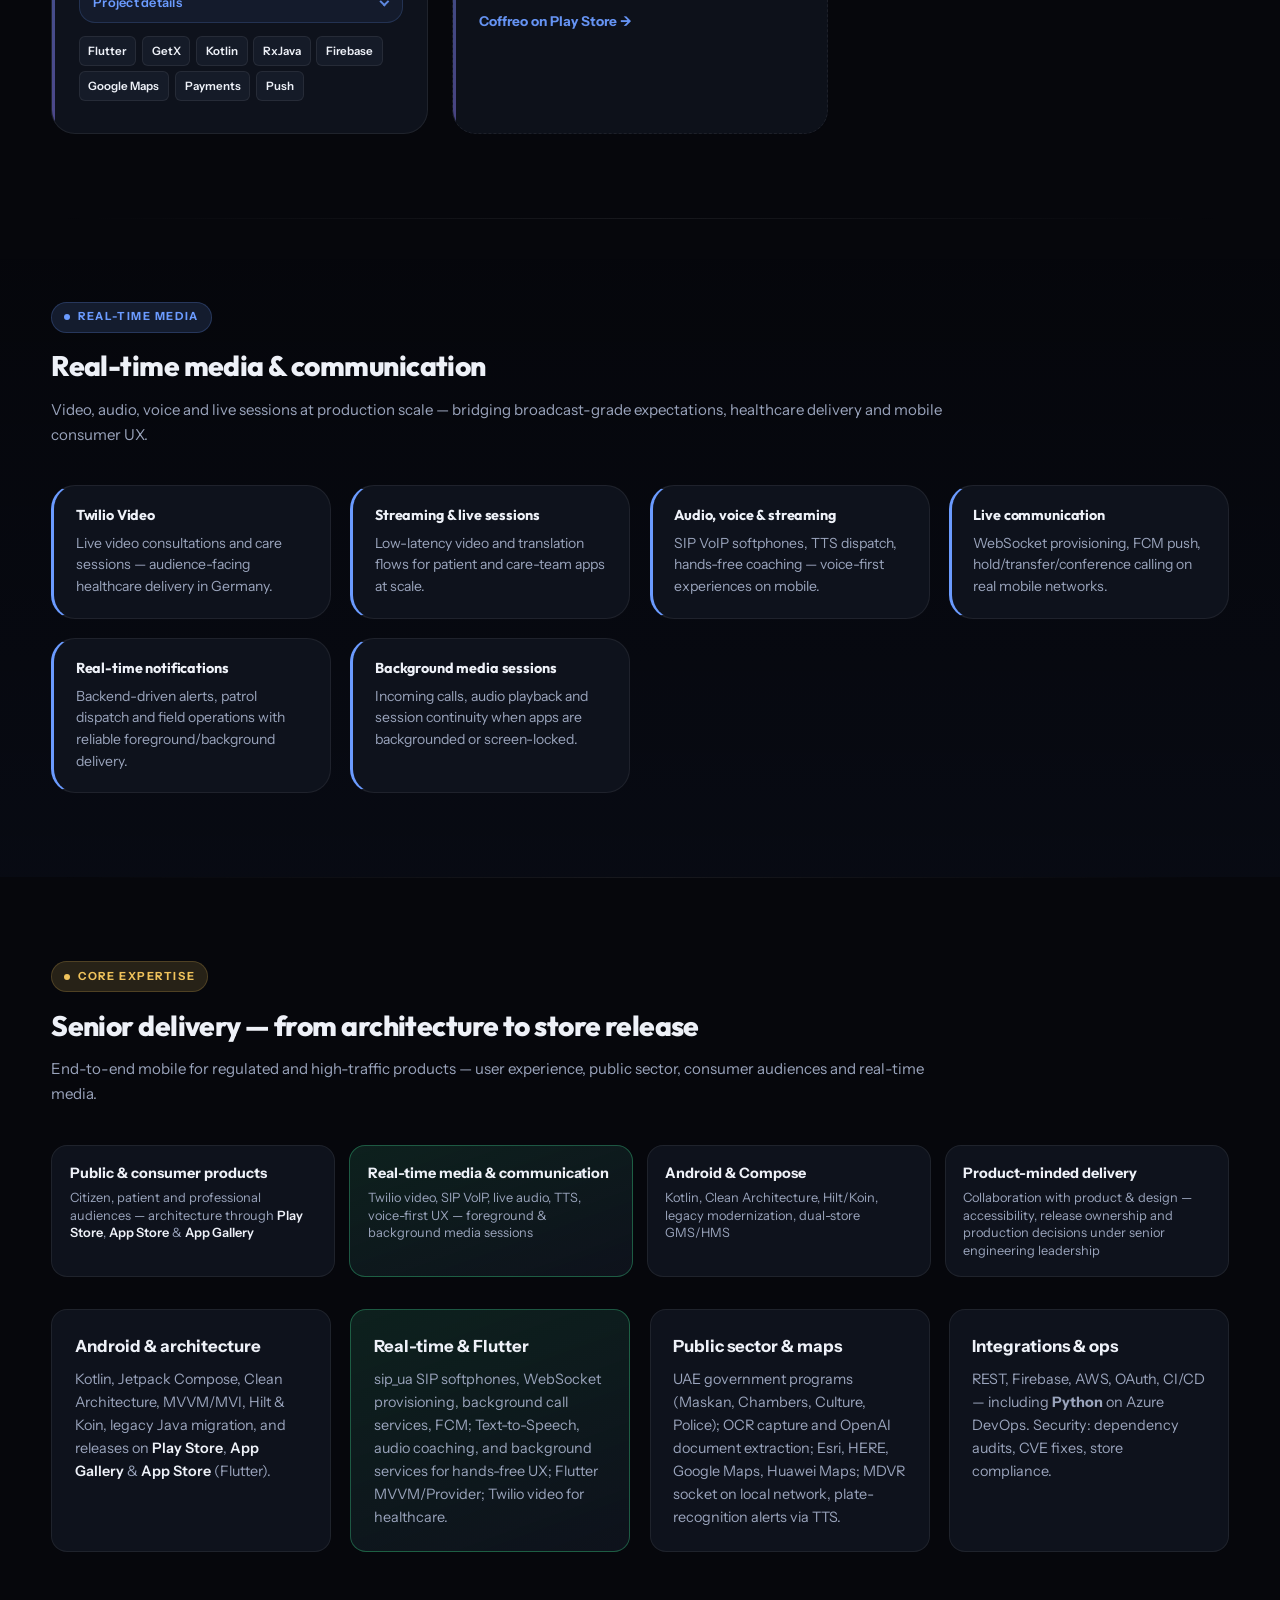
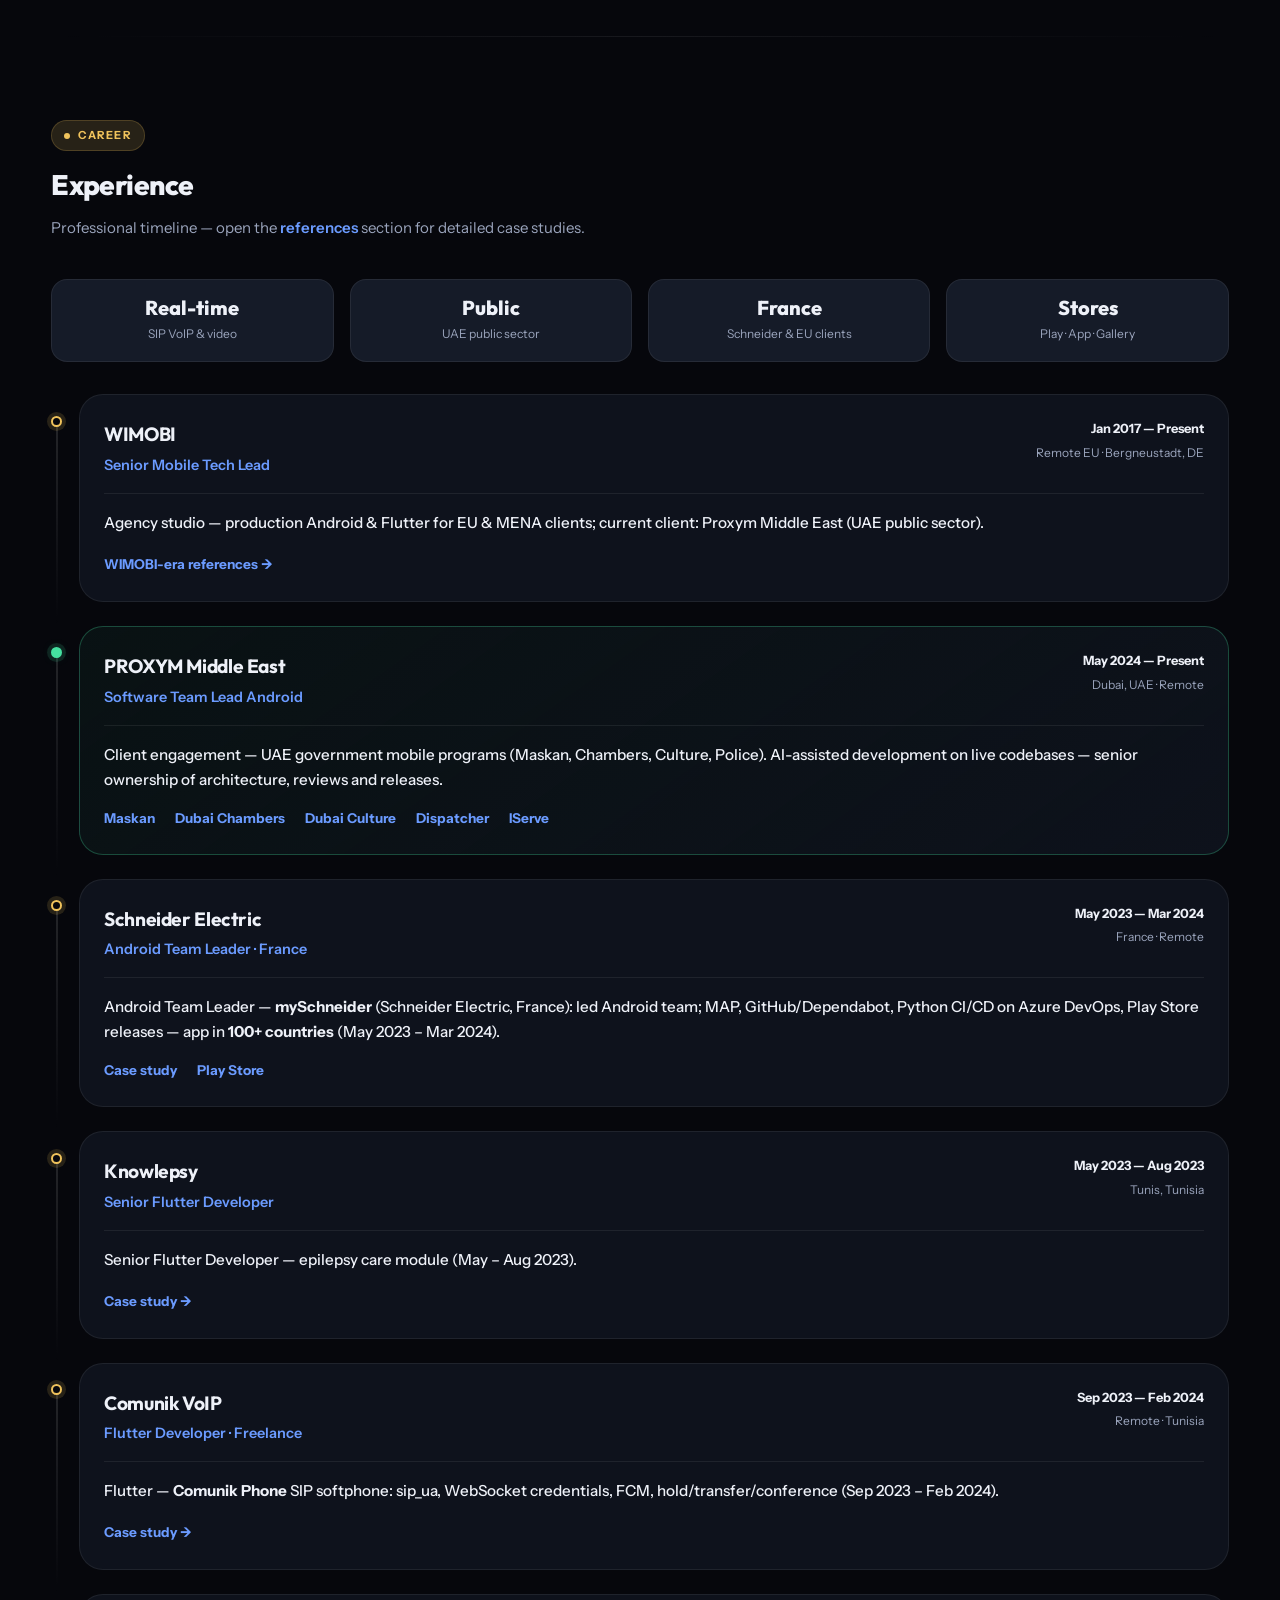
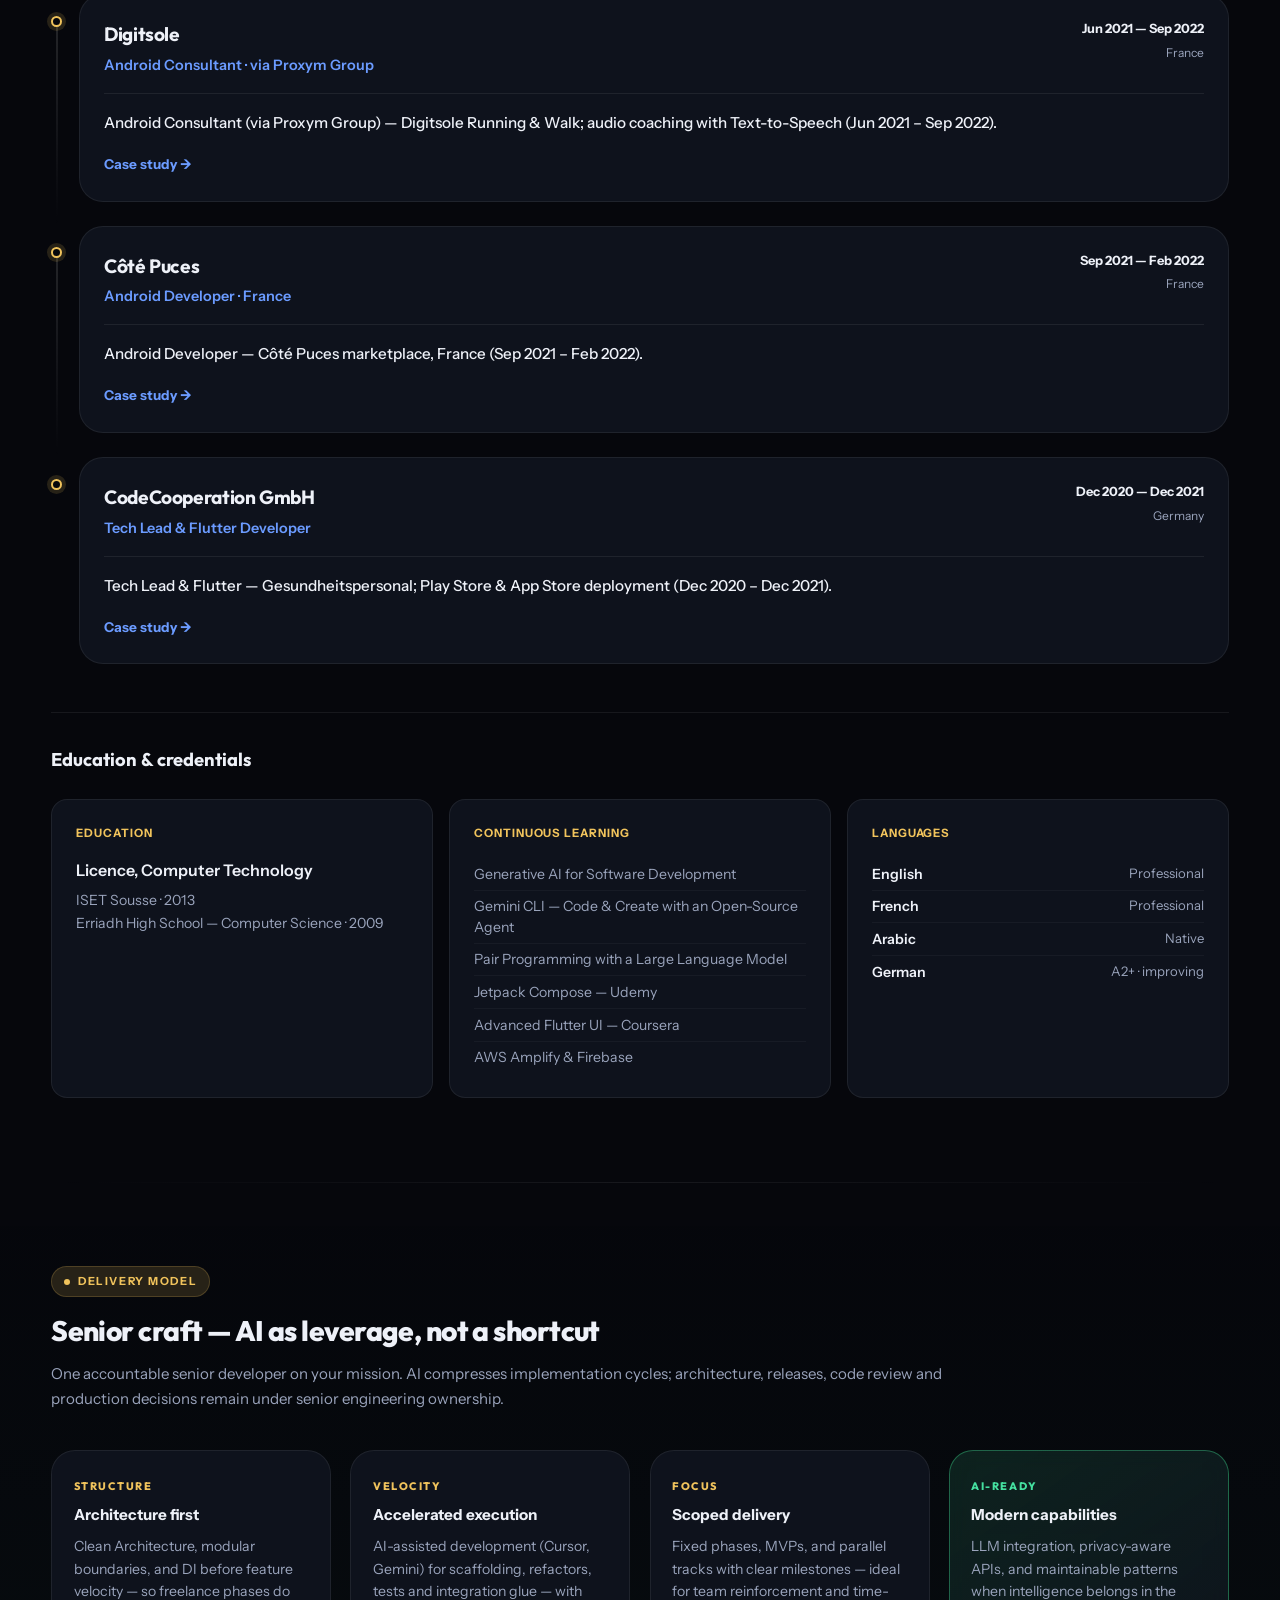
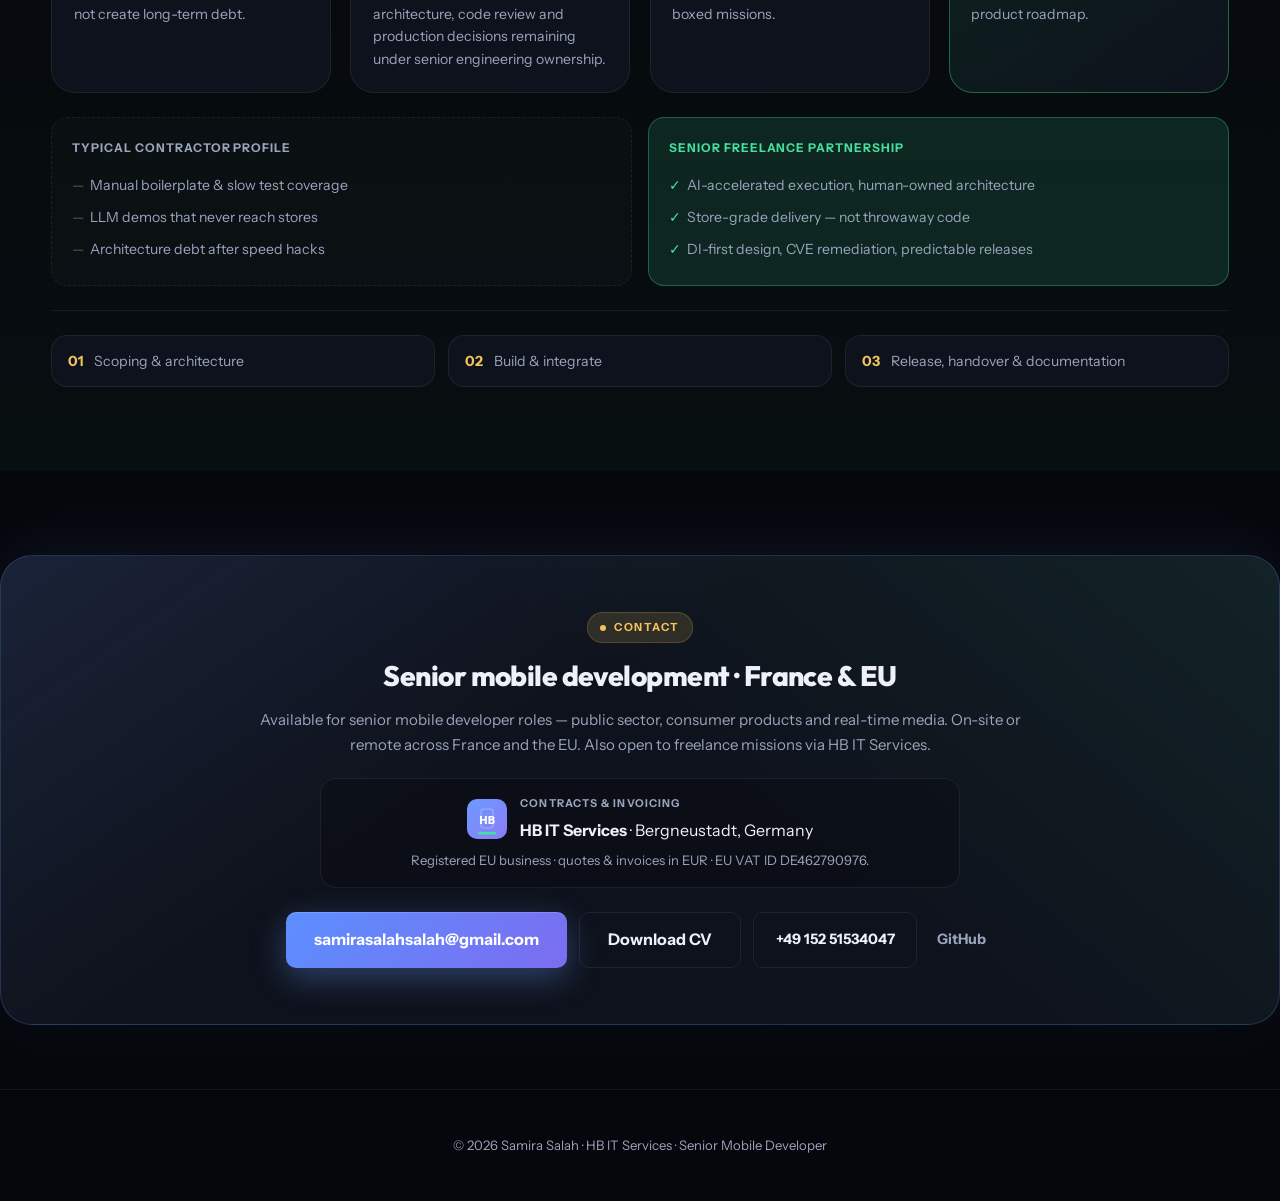
==== commit e56e7fbc: "Portfolio & CV: HB IT logo, print layout fixes Co-authored-by: Cursor <cursoragent@cursor.com>" ====
--- a/index.html
+++ b/index.html
@@ -9,7 +9,7 @@
   <link rel="preconnect" href="https://fonts.googleapis.com">
   <link rel="preconnect" href="https://fonts.gstatic.com" crossorigin>
   <link href="https://fonts.googleapis.com/css2?family=Instrument+Sans:ital,wght@0,400;0,500;0,600;0,700;1,400&family=Outfit:wght@500;600;700;800&display=swap" rel="stylesheet">
-  <link rel="stylesheet" href="css/style.css?v=15">
+  <link rel="stylesheet" href="css/style.css?v=17">
   <link rel="canonical" href="https://samirasalah.github.io/">
   <link rel="alternate" hreflang="x-default" href="https://samirasalah.github.io/">
   <link rel="alternate" hreflang="en" href="https://samirasalah.github.io/">
@@ -34,7 +34,7 @@
     "url": "https://samirasalah.github.io/",
     "image": "https://samirasalah.github.io/images/samira-salah.jpeg",
     "email": "samirasalahsalah@gmail.com",
-    "telephone": "+352-661-505-374",
+    "telephone": "+49-152-51534047",
     "address": {
       "@type": "PostalAddress",
       "addressLocality": "Bergneustadt",
@@ -120,6 +120,12 @@
               <p class="eyebrow" data-i18n="hero.eyebrow" data-i18n-html="true">Senior Mobile Developer · <span data-geo-scope>Allemagne &amp; UE · remote ou sur site</span></p>
               <h1>Samira Salah</h1>
               <p class="hero-trade" data-i18n="hero.trade" data-i18n-html="true">Senior Android &amp; Flutter Developer · available — <strong>HB IT Services</strong></p>
+              <p class="hero-hb-brand" aria-label="HB IT Services">
+                <img src="images/hb-logo-mark.svg" alt="" class="hb-logo-mark" width="22" height="22" decoding="async">
+                <span class="hero-hb-name">HB IT Services</span>
+                <span class="hero-hb-sep" aria-hidden="true">·</span>
+                <span class="hero-hb-tag" data-i18n="hero.hbTagline">Mobile development · EU B2B</span>
+              </p>
               <p class="hero-title" data-i18n="hero.title" data-i18n-html="true">Senior Mobile Developer — <span class="accent">public sector</span>, consumer products &amp; <span class="accent">real-time media</span></p>
               <p class="hero-mission" data-i18n="hero.mission" data-i18n-html="true">Passionate about digital experiences that make <strong>information, culture and public services</strong> more accessible — for millions of users across Europe.</p>
               <p class="hero-lead" data-i18n="hero.lead" data-i18n-html="true">
@@ -164,7 +170,7 @@
               </span>
               <span class="hero-meta__item">
                 <svg class="hero-meta__icon" width="14" height="14" viewBox="0 0 24 24" fill="none" stroke="currentColor" stroke-width="2" aria-hidden="true"><path d="M22 16.92v3a2 2 0 0 1-2.18 2 19.79 19.79 0 0 1-8.63-3.07 19.5 19.5 0 0 1-6-6 19.79 19.79 0 0 1-3.07-8.67A2 2 0 0 1 4.11 2h3a2 2 0 0 1 2 1.72 12.84 12.84 0 0 0 .7 2.81 2 2 0 0 1-.45 2.11L8.09 9.91a16 16 0 0 0 6 6l1.27-1.27a2 2 0 0 1 2.11-.45 12.84 12.84 0 0 0 2.81.7A2 2 0 0 1 22 16.92z"/></svg>
-                <a href="tel:+352661505374">+352 661 505 374</a>
+                <a href="tel:+4915251534047">+49 152 51534047</a>
               </span>
             </div>
           </div>
@@ -918,14 +924,19 @@
           <p class="section-intro" data-i18n="contact.intro">Available for team reinforcement, delivery phases, and fixed-scope projects — public sector, enterprise, and real-time mobile. On-site or remote across France and the EU. Quotes and contracts via HB IT Services.</p>
         </header>
         <div class="contact-business" aria-label="Business details" data-i18n-aria="bizAria">
-          <p class="contact-business-label" data-i18n="contact.bizLabel">Contracts &amp; invoicing</p>
-          <p class="contact-business-name"><strong>HB IT Services</strong> · <span data-geo-location data-geo-fallback="Bergneustadt, Germany">Bergneustadt, Germany</span></p>
+          <div class="contact-business-brand">
+            <img src="images/hb-logo-mark.svg" alt="" class="hb-logo-mark" width="40" height="40" decoding="async">
+            <div class="contact-business-brand-text">
+              <p class="contact-business-label" data-i18n="contact.bizLabel">Contracts &amp; invoicing</p>
+              <p class="contact-business-name"><strong>HB IT Services</strong> · <span data-geo-location data-geo-fallback="Bergneustadt, Germany">Bergneustadt, Germany</span></p>
+            </div>
+          </div>
           <p class="contact-business-note" data-i18n="contact.bizNote">Registered EU business · quotes &amp; invoices in EUR · EU VAT ID DE462790976.</p>
         </div>
         <div class="contact-actions">
           <a class="btn btn-primary btn-lg" href="mailto:samirasalahsalah@gmail.com?subject=Freelance%20mobile%20mission%20%E2%80%94%20France%20%2F%20EU">samirasalahsalah@gmail.com</a>
           <a class="btn btn-outline btn-lg" href="assets/cv.html" target="_blank" rel="noopener noreferrer" data-i18n="hero.ctaCv" data-cv-link>Download CV</a>
-          <a class="btn btn-outline" href="tel:+352661505374">+352 661 505 374</a>
+          <a class="btn btn-outline" href="tel:+4915251534047">+49 152 51534047</a>
           <a class="btn btn-ghost" href="https://github.com/samirasalah" target="_blank" rel="noopener noreferrer">GitHub</a>
         </div>
       </div>
@@ -945,7 +956,7 @@
 
   <script src="js/projects-i18n.js?v=16"></script>
   <script src="assets/js/geo-location.js?v=15"></script>
-  <script src="js/i18n.js?v=16"></script>
+  <script src="js/i18n.js?v=17"></script>
   <script>
     document.getElementById("year").textContent = new Date().getFullYear();
 
--- a/css/style.css
+++ b/css/style.css
@@ -576,6 +576,39 @@
   color: var(--text-muted);
 }
 
+.hero-hb-brand {
+  display: inline-flex;
+  align-items: center;
+  flex-wrap: wrap;
+  gap: 0.4rem 0.5rem;
+  margin: 0 0 0.65rem;
+  padding: 0.35rem 0.65rem 0.35rem 0.45rem;
+  background: var(--accent-soft);
+  border: 1px solid rgba(107, 155, 255, 0.22);
+  border-radius: 999px;
+  font-size: 0.78rem;
+  color: var(--text-muted);
+}
+
+.hero-hb-name {
+  font-weight: 700;
+  color: var(--text);
+}
+
+.hero-hb-sep {
+  opacity: 0.45;
+}
+
+.hero-hb-tag {
+  font-size: 0.72rem;
+  letter-spacing: 0.02em;
+}
+
+.hb-logo-mark {
+  display: block;
+  flex-shrink: 0;
+}
+
 .hero-copy h1 {
   font-family: var(--font-display);
   font-size: clamp(2rem, 5vw, 2.75rem);
@@ -2109,6 +2142,18 @@
   border: 1px solid var(--border);
   border-radius: var(--radius);
   text-align: center;
+}
+
+.contact-business-brand {
+  display: flex;
+  align-items: center;
+  justify-content: center;
+  gap: 0.85rem;
+  text-align: left;
+}
+
+.contact-business-brand-text {
+  min-width: 0;
 }
 
 .contact-business-label {
